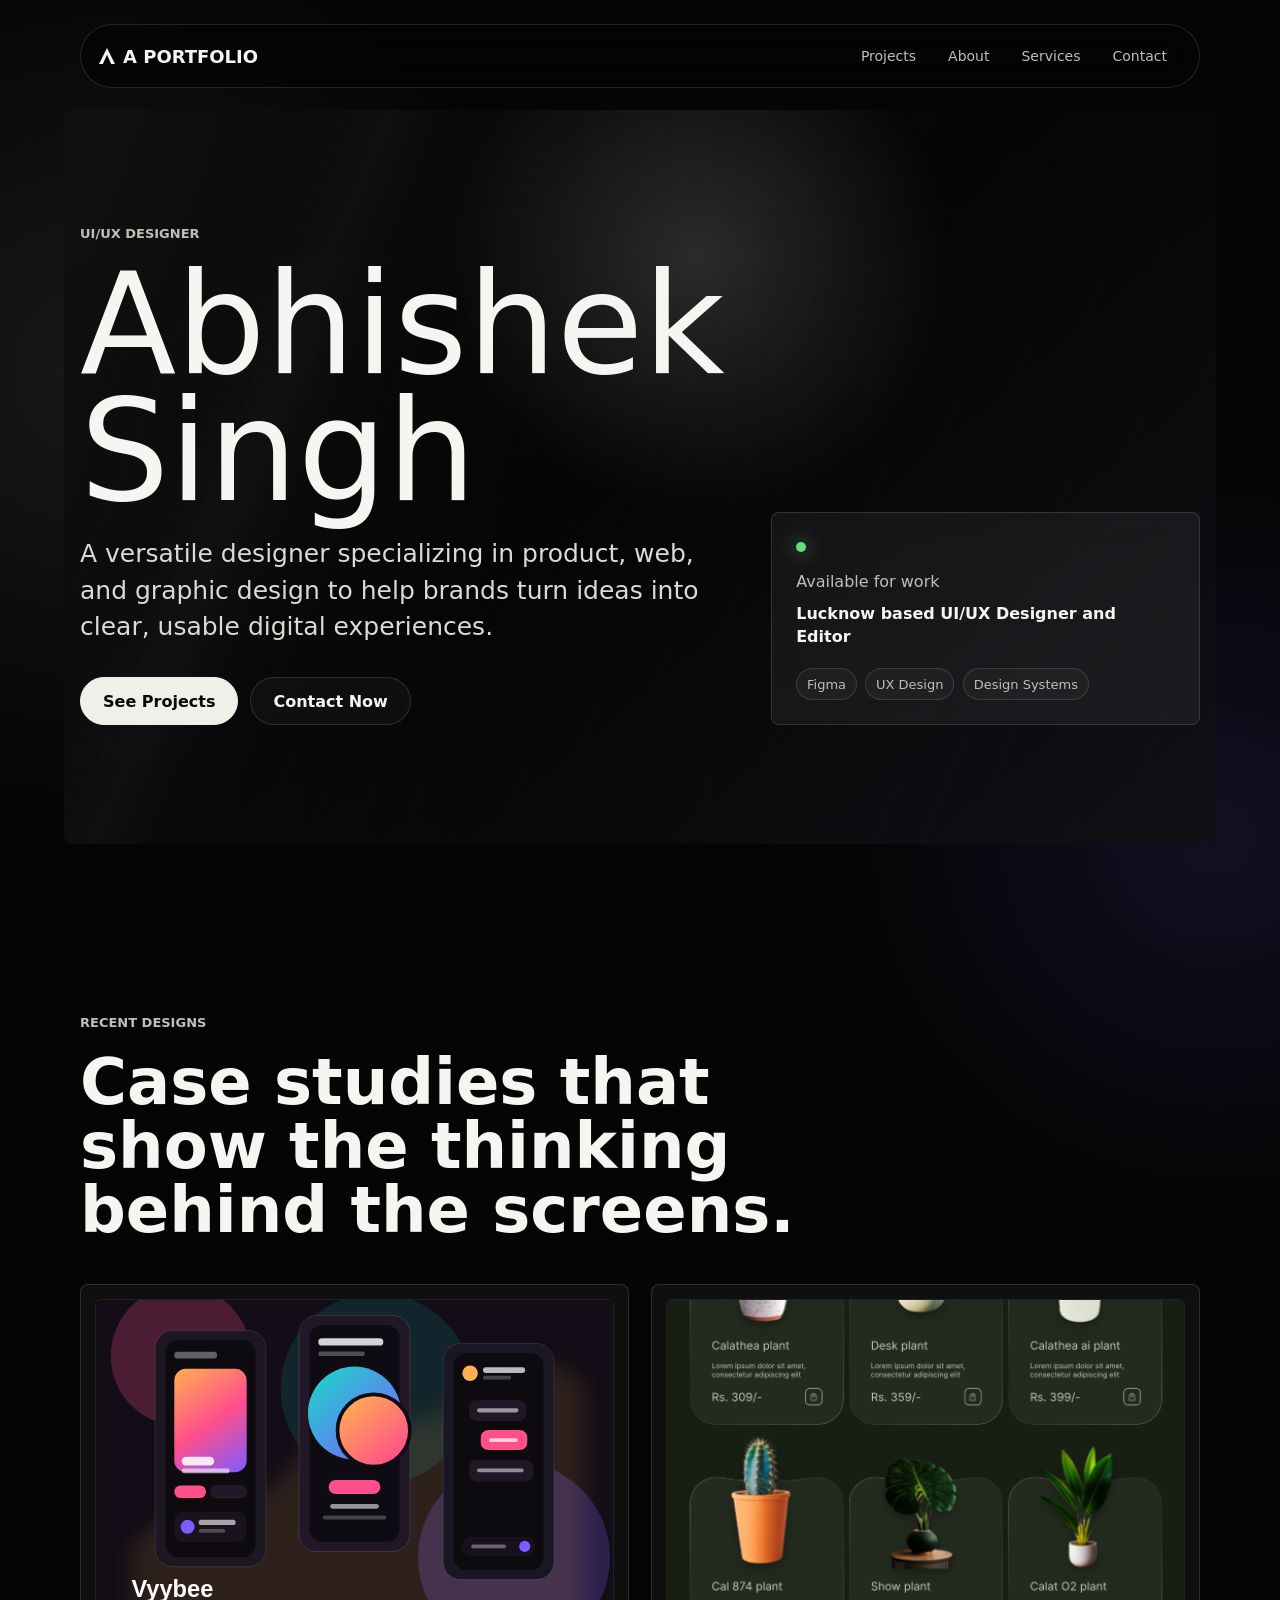
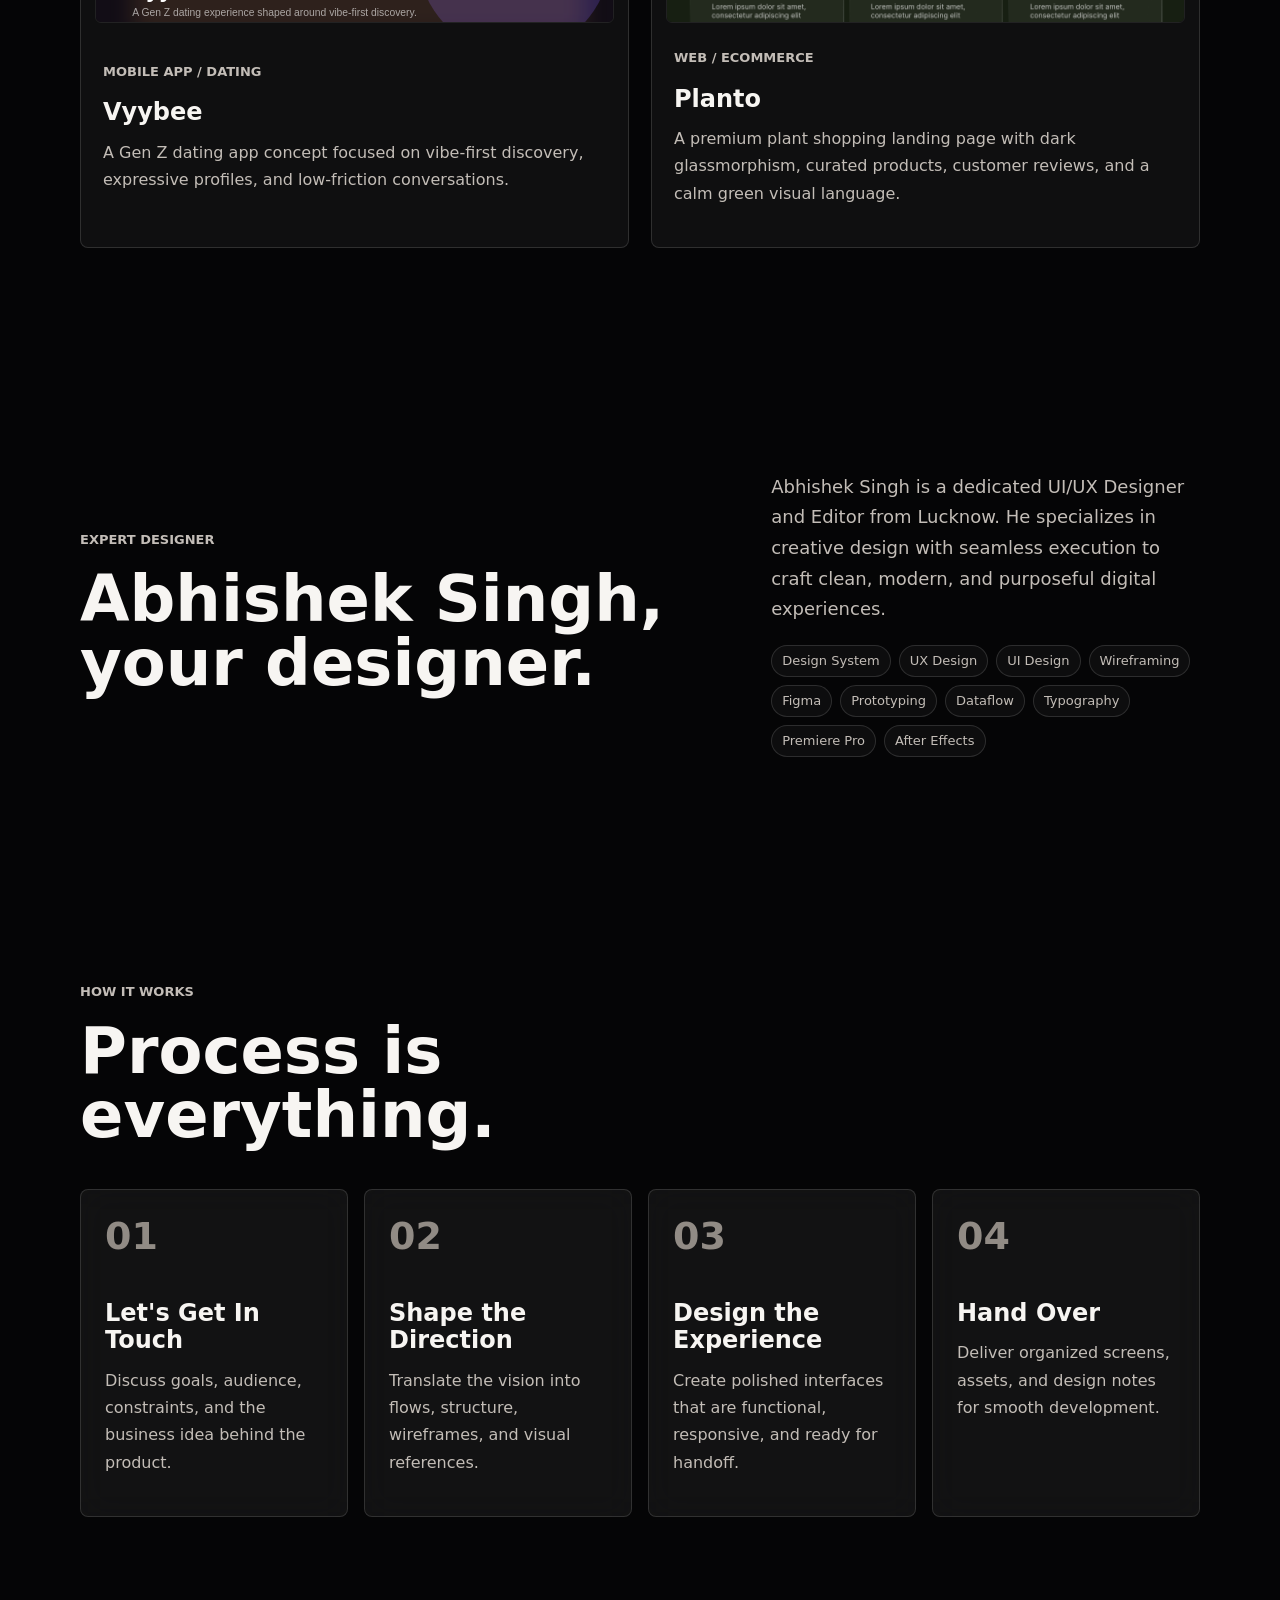
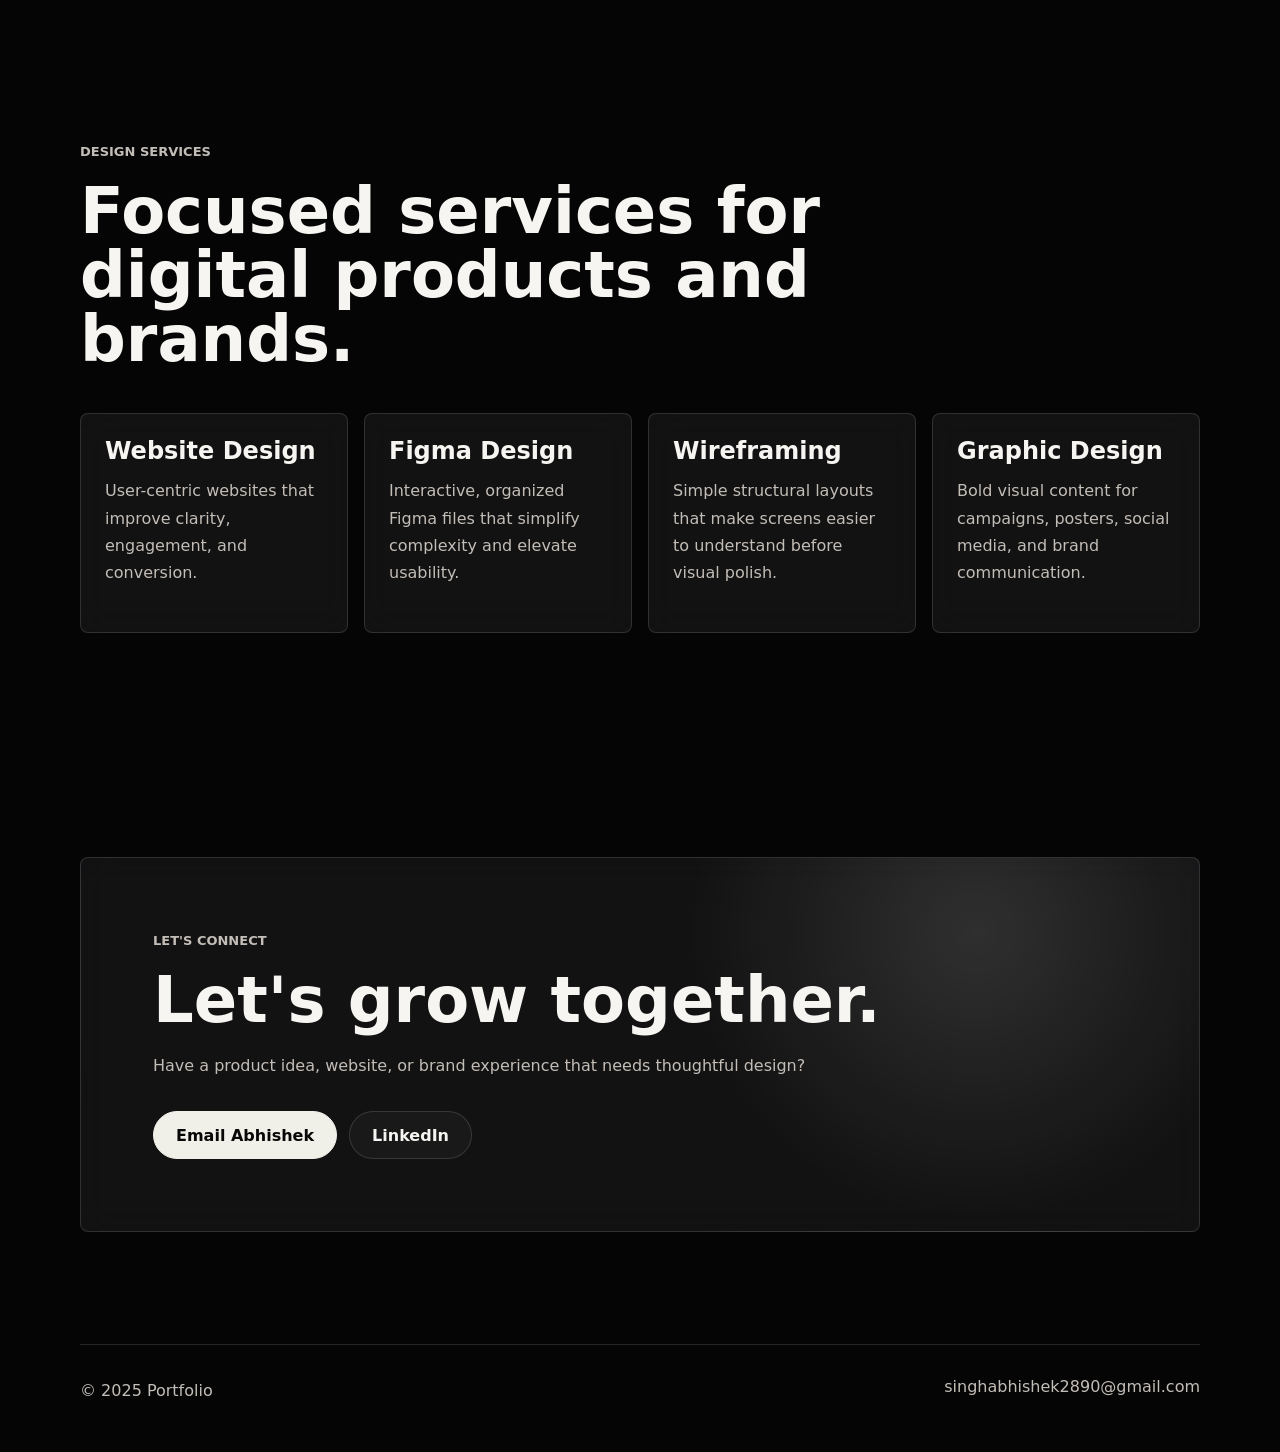
==== index.html @ 34128c3c "Initial portfolio site" ====
<!doctype html>
<html lang="en">
  <head>
    <meta charset="utf-8">
    <meta name="viewport" content="width=device-width, initial-scale=1">
    <title>Abhishek Singh - UI/UX Designer</title>
    <meta name="description" content="Portfolio of Abhishek Singh, a UI/UX designer based in Lucknow, featuring Vyybee and Planto case studies.">
    <link rel="stylesheet" href="styles.css">
  </head>
  <body>
    <header class="site-header">
      <a class="brand" href="#home" aria-label="Abhishek Singh portfolio home">A Portfolio</a>
      <button class="nav-toggle" type="button" aria-label="Open navigation" aria-expanded="false">
        <span></span>
        <span></span>
      </button>
      <nav class="site-nav" aria-label="Primary navigation">
        <a href="#projects">Projects</a>
        <a href="#about">About</a>
        <a href="#services">Services</a>
        <a href="#contact">Contact</a>
      </nav>
    </header>

    <main id="home">
      <section class="hero section-pad">
        <div class="hero-bg" aria-hidden="true"></div>
        <p class="eyebrow reveal">UI/UX Designer</p>
        <div class="hero-grid">
          <div class="reveal">
            <h1>Abhishek Singh</h1>
            <p class="hero-copy">A versatile designer specializing in product, web, and graphic design to help brands turn ideas into clear, usable digital experiences.</p>
            <div class="hero-actions">
              <a class="button primary" href="#projects">See Projects</a>
              <a class="button ghost" href="#contact">Contact Now</a>
            </div>
          </div>
          <aside class="status-panel reveal" aria-label="Availability and skills">
            <span class="status-dot"></span>
            <p>Available for work</p>
            <strong>Lucknow based UI/UX Designer and Editor</strong>
            <div class="mini-tags">
              <span>Figma</span>
              <span>UX Design</span>
              <span>Design Systems</span>
            </div>
          </aside>
        </div>
      </section>

      <section id="projects" class="section-pad">
        <div class="section-heading reveal">
          <p class="eyebrow">Recent Designs</p>
          <h2>Case studies that show the thinking behind the screens.</h2>
        </div>
        <div class="project-grid">
          <a class="project-card reveal" href="projects/vyybee.html" aria-label="Open Vyybee case study">
            <img src="assets/vyybee-preview.svg" alt="Vyybee dating app interface preview">
            <div>
              <p class="project-type">Mobile app / Dating</p>
              <h3>Vyybee</h3>
              <p>A Gen Z dating app concept focused on vibe-first discovery, expressive profiles, and low-friction conversations.</p>
            </div>
          </a>
          <a class="project-card reveal" href="projects/planto.html" aria-label="Open Planto case study">
            <img src="assets/planto-preview.png" alt="Planto ecommerce landing page preview">
            <div>
              <p class="project-type">Web / Ecommerce</p>
              <h3>Planto</h3>
              <p>A premium plant shopping landing page with dark glassmorphism, curated products, customer reviews, and a calm green visual language.</p>
            </div>
          </a>
        </div>
      </section>

      <section id="about" class="section-pad split-section">
        <div class="section-heading reveal">
          <p class="eyebrow">Expert Designer</p>
          <h2>Abhishek Singh, your designer.</h2>
        </div>
        <div class="about-copy reveal">
          <p>Abhishek Singh is a dedicated UI/UX Designer and Editor from Lucknow. He specializes in creative design with seamless execution to craft clean, modern, and purposeful digital experiences.</p>
          <div class="skill-cloud" aria-label="Skills">
            <span>Design System</span>
            <span>UX Design</span>
            <span>UI Design</span>
            <span>Wireframing</span>
            <span>Figma</span>
            <span>Prototyping</span>
            <span>Dataflow</span>
            <span>Typography</span>
            <span>Premiere Pro</span>
            <span>After Effects</span>
          </div>
        </div>
      </section>

      <section class="section-pad process">
        <div class="section-heading reveal">
          <p class="eyebrow">How it works</p>
          <h2>Process is everything.</h2>
        </div>
        <div class="steps">
          <article class="step-card reveal">
            <span>01</span>
            <h3>Let's Get In Touch</h3>
            <p>Discuss goals, audience, constraints, and the business idea behind the product.</p>
          </article>
          <article class="step-card reveal">
            <span>02</span>
            <h3>Shape the Direction</h3>
            <p>Translate the vision into flows, structure, wireframes, and visual references.</p>
          </article>
          <article class="step-card reveal">
            <span>03</span>
            <h3>Design the Experience</h3>
            <p>Create polished interfaces that are functional, responsive, and ready for handoff.</p>
          </article>
          <article class="step-card reveal">
            <span>04</span>
            <h3>Hand Over</h3>
            <p>Deliver organized screens, assets, and design notes for smooth development.</p>
          </article>
        </div>
      </section>

      <section id="services" class="section-pad services">
        <div class="section-heading reveal">
          <p class="eyebrow">Design Services</p>
          <h2>Focused services for digital products and brands.</h2>
        </div>
        <div class="service-grid">
          <article class="service-card reveal">
            <h3>Website Design</h3>
            <p>User-centric websites that improve clarity, engagement, and conversion.</p>
          </article>
          <article class="service-card reveal">
            <h3>Figma Design</h3>
            <p>Interactive, organized Figma files that simplify complexity and elevate usability.</p>
          </article>
          <article class="service-card reveal">
            <h3>Wireframing</h3>
            <p>Simple structural layouts that make screens easier to understand before visual polish.</p>
          </article>
          <article class="service-card reveal">
            <h3>Graphic Design</h3>
            <p>Bold visual content for campaigns, posters, social media, and brand communication.</p>
          </article>
        </div>
      </section>

      <section id="contact" class="section-pad contact">
        <div class="contact-panel reveal">
          <p class="eyebrow">Let's Connect</p>
          <h2>Let's grow together.</h2>
          <p>Have a product idea, website, or brand experience that needs thoughtful design?</p>
          <div class="hero-actions">
            <a class="button primary" href="mailto:singhabhishek2890@gmail.com">Email Abhishek</a>
            <a class="button ghost" href="https://www.linkedin.com/in/abhisheksingh0702" target="_blank" rel="noreferrer">LinkedIn</a>
          </div>
        </div>
      </section>
    </main>

    <footer class="site-footer">
      <p>© 2025 Portfolio</p>
      <a href="mailto:singhabhishek2890@gmail.com">singhabhishek2890@gmail.com</a>
    </footer>
    <script src="script.js"></script>
  </body>
</html>
---- styles.css ----
:root {
  color-scheme: dark;
  --bg: #050506;
  --bg-soft: #0d0d10;
  --panel: rgba(255, 255, 255, 0.055);
  --panel-strong: rgba(255, 255, 255, 0.09);
  --line: rgba(255, 255, 255, 0.13);
  --text: #f7f5f2;
  --muted: #c3bdb7;
  --soft: #918b85;
  --accent: #f0efe8;
  --pink: #ff4f8b;
  --violet: #7c5cff;
  --green: #95d866;
  --cyan: #1cd6c9;
  --max: 1120px;
  --radius: 8px;
}

* {
  box-sizing: border-box;
}

html {
  scroll-behavior: smooth;
}

body {
  margin: 0;
  min-width: 320px;
  background:
    radial-gradient(circle at 8% 8%, rgba(255, 255, 255, 0.08), transparent 27rem),
    radial-gradient(circle at 95% 18%, rgba(124, 92, 255, 0.12), transparent 22rem),
    var(--bg);
  color: var(--text);
  font-family: Inter, ui-sans-serif, system-ui, -apple-system, BlinkMacSystemFont, "Segoe UI", sans-serif;
  letter-spacing: 0;
}

body.nav-open {
  overflow: hidden;
}

a {
  color: inherit;
  text-decoration: none;
}

img {
  display: block;
  max-width: 100%;
}

.site-header {
  position: fixed;
  z-index: 20;
  top: 24px;
  left: 50%;
  width: min(calc(100% - 32px), var(--max));
  min-height: 64px;
  transform: translateX(-50%);
  display: flex;
  align-items: center;
  justify-content: space-between;
  gap: 20px;
  padding: 10px 18px;
  border: 1px solid var(--line);
  border-radius: 999px;
  background: rgba(5, 5, 6, 0.78);
  backdrop-filter: blur(18px);
}

.brand {
  display: inline-flex;
  align-items: center;
  min-height: 40px;
  font-size: 18px;
  font-weight: 650;
  text-transform: uppercase;
}

.brand::before {
  content: "";
  width: 16px;
  height: 16px;
  margin-right: 8px;
  clip-path: polygon(50% 0, 100% 100%, 76% 100%, 50% 42%, 24% 100%, 0 100%);
  background: currentColor;
}

.site-nav {
  display: flex;
  align-items: center;
  gap: 4px;
}

.site-nav a {
  padding: 12px 14px;
  border-radius: 999px;
  color: var(--muted);
  font-size: 14px;
  transition: color 180ms ease, background 180ms ease;
}

.site-nav a:hover,
.site-nav a:focus-visible {
  color: var(--text);
  background: var(--panel);
  outline: none;
}

.nav-toggle {
  display: none;
  width: 44px;
  height: 44px;
  border: 0;
  border-radius: 50%;
  background: transparent;
  color: var(--text);
  cursor: pointer;
}

.nav-toggle span {
  display: block;
  width: 22px;
  height: 2px;
  margin: 6px auto;
  background: currentColor;
  transition: transform 180ms ease;
}

.section-pad {
  width: min(calc(100% - 32px), var(--max));
  margin: 0 auto;
  padding: 112px 0;
}

.hero {
  position: relative;
  min-height: 100svh;
  display: flex;
  flex-direction: column;
  justify-content: center;
  padding-top: 160px;
}

.hero-bg {
  position: absolute;
  inset: 110px -16px 56px;
  z-index: -1;
  overflow: hidden;
  border-radius: 8px;
  background:
    linear-gradient(100deg, rgba(255, 255, 255, 0.03), transparent 42%),
    radial-gradient(circle at 55% 20%, rgba(255, 255, 255, 0.15), transparent 16rem),
    linear-gradient(140deg, #09090a 0%, #050506 48%, #111015 100%);
}

.hero-bg::after {
  content: "";
  position: absolute;
  inset: -40%;
  background:
    linear-gradient(120deg, transparent 32%, rgba(255, 255, 255, 0.06), transparent 38%),
    repeating-linear-gradient(120deg, transparent 0 42px, rgba(255, 255, 255, 0.025) 43px 44px);
  transform: rotate(-8deg);
  opacity: 0.45;
}

.hero-grid,
.split-section,
.case-overview {
  display: grid;
  grid-template-columns: minmax(0, 1.05fr) minmax(280px, 0.7fr);
  gap: 48px;
  align-items: end;
}

.eyebrow,
.case-kicker,
.project-type {
  margin: 0 0 16px;
  color: var(--muted);
  font-size: 13px;
  font-weight: 700;
  text-transform: uppercase;
}

h1,
h2,
h3,
p {
  margin-top: 0;
}

h1 {
  max-width: 980px;
  margin-bottom: 22px;
  font-size: clamp(58px, 11vw, 150px);
  line-height: 0.9;
  font-weight: 520;
}

h2 {
  margin-bottom: 20px;
  font-size: clamp(34px, 5vw, 68px);
  line-height: 1;
  font-weight: 560;
}

h3 {
  margin-bottom: 12px;
  font-size: 24px;
  line-height: 1.15;
}

p {
  color: var(--muted);
  line-height: 1.7;
}

.hero-copy,
.case-lede {
  max-width: 680px;
  color: #ded9d3;
  font-size: clamp(18px, 2.2vw, 25px);
  line-height: 1.45;
}

.hero-actions {
  display: flex;
  flex-wrap: wrap;
  gap: 12px;
  margin-top: 32px;
}

.button {
  display: inline-flex;
  align-items: center;
  justify-content: center;
  min-height: 48px;
  padding: 0 22px;
  border: 1px solid var(--line);
  border-radius: 999px;
  font-weight: 700;
  transition: transform 180ms ease, background 180ms ease, border-color 180ms ease;
}

.button:hover,
.button:focus-visible {
  transform: translateY(-2px);
  outline: none;
}

.button.primary {
  color: #070707;
  background: var(--accent);
  border-color: var(--accent);
}

.button.ghost {
  background: rgba(255, 255, 255, 0.03);
  color: var(--text);
}

.status-panel,
.service-card,
.step-card,
.contact-panel,
.breakdown-card,
.fact-grid > div {
  border: 1px solid var(--line);
  border-radius: var(--radius);
  background: var(--panel);
  backdrop-filter: blur(16px);
}

.status-panel {
  padding: 24px;
}

.status-dot {
  display: inline-block;
  width: 10px;
  height: 10px;
  border-radius: 50%;
  background: #66dc7e;
  box-shadow: 0 0 18px rgba(102, 220, 126, 0.7);
}

.status-panel p {
  margin: 12px 0 8px;
}

.status-panel strong {
  display: block;
  line-height: 1.4;
}

.mini-tags,
.skill-cloud {
  display: flex;
  flex-wrap: wrap;
  gap: 8px;
  margin-top: 20px;
}

.mini-tags span,
.skill-cloud span {
  display: inline-flex;
  align-items: center;
  min-height: 32px;
  padding: 6px 10px;
  border: 1px solid var(--line);
  border-radius: 999px;
  color: var(--muted);
  background: rgba(255, 255, 255, 0.035);
  font-size: 13px;
}

.section-heading {
  max-width: 780px;
  margin-bottom: 42px;
}

.project-grid {
  display: grid;
  grid-template-columns: repeat(2, minmax(0, 1fr));
  gap: 22px;
}

.project-card {
  display: grid;
  gap: 24px;
  padding: 14px;
  border: 1px solid var(--line);
  border-radius: var(--radius);
  background: rgba(255, 255, 255, 0.045);
  transition: transform 220ms ease, border-color 220ms ease, background 220ms ease;
}

.project-card:hover,
.project-card:focus-visible {
  transform: translateY(-6px);
  border-color: rgba(255, 255, 255, 0.3);
  background: rgba(255, 255, 255, 0.07);
  outline: none;
}

.project-card img {
  width: 100%;
  aspect-ratio: 16 / 10;
  object-fit: cover;
  border-radius: 6px;
  border: 1px solid rgba(255, 255, 255, 0.08);
}

.project-card div {
  padding: 0 8px 10px;
}

.about-copy {
  align-self: center;
}

.about-copy p {
  font-size: 18px;
}

.steps,
.service-grid,
.insight-grid,
.planto-breakdown {
  display: grid;
  grid-template-columns: repeat(4, minmax(0, 1fr));
  gap: 16px;
}

.service-grid,
.insight-grid,
.planto-breakdown {
  grid-template-columns: repeat(3, minmax(0, 1fr));
}

.service-grid {
  grid-template-columns: repeat(4, minmax(0, 1fr));
}

.step-card,
.service-card,
.breakdown-card {
  min-height: 220px;
  padding: 24px;
}

.step-card span,
.breakdown-card span {
  display: inline-block;
  margin-bottom: 42px;
  color: var(--soft);
  font-size: 38px;
  font-weight: 600;
}

.contact-panel {
  padding: clamp(28px, 6vw, 72px);
  background:
    radial-gradient(circle at 80% 20%, rgba(255, 255, 255, 0.12), transparent 18rem),
    var(--panel);
}

.site-footer {
  width: min(calc(100% - 32px), var(--max));
  margin: 0 auto;
  padding: 32px 0 48px;
  display: flex;
  justify-content: space-between;
  gap: 20px;
  border-top: 1px solid var(--line);
  color: var(--muted);
}

.site-footer p {
  margin: 0;
}

.case-hero {
  padding-top: 170px;
}

.case-hero h1 {
  margin-bottom: 16px;
}

.case-visual {
  width: 100%;
  max-height: 760px;
  margin-top: 48px;
  object-fit: cover;
  object-position: top;
  border: 1px solid var(--line);
  border-radius: var(--radius);
  background: var(--bg-soft);
}

.planto-hero .case-visual {
  max-height: 980px;
  object-position: top center;
}

.fact-grid {
  display: grid;
  gap: 14px;
}

.fact-grid > div {
  padding: 18px;
}

.fact-grid span {
  display: block;
  margin-bottom: 8px;
  color: var(--soft);
  font-size: 12px;
  font-weight: 700;
  text-transform: uppercase;
}

.fact-grid strong {
  line-height: 1.4;
}

.case-copy {
  align-self: start;
}

.case-copy p {
  font-size: 18px;
}

.case-showcase {
  display: grid;
  grid-template-columns: repeat(3, minmax(0, 1fr));
  gap: 24px;
}

.phone-frame {
  min-height: 570px;
  padding: 16px;
  border: 1px solid var(--line);
  border-radius: 48px;
  background: #17121d;
}

.phone-screen {
  height: 100%;
  min-height: 538px;
  padding: 28px;
  border-radius: 34px;
  background: #0d0b10;
  overflow: hidden;
}

.screen-label {
  display: inline-flex;
  margin-bottom: 28px;
  color: var(--muted);
  font-size: 13px;
  font-weight: 700;
  text-transform: uppercase;
}

.profile-gradient,
.match-orbit {
  height: 230px;
  margin-bottom: 28px;
  border-radius: 28px;
  background: linear-gradient(135deg, var(--pink), var(--violet));
}

.match-orbit {
  border-radius: 50%;
  background: radial-gradient(circle at 35% 35%, #fff 0 8%, var(--pink) 9% 34%, var(--violet) 35% 100%);
}

.bubble {
  width: 76%;
  height: 54px;
  margin-bottom: 18px;
  border-radius: 22px;
  background: var(--panel-strong);
}

.bubble.right {
  margin-left: auto;
  background: var(--pink);
}

.bubble.short {
  width: 54%;
}

.vyybee-theme {
  position: relative;
}

.vyybee-theme::before {
  content: "";
  position: absolute;
  inset: 70px -24px;
  z-index: -1;
  border-radius: 8px;
  background: radial-gradient(circle at 20% 20%, rgba(255, 79, 139, 0.22), transparent 24rem), radial-gradient(circle at 90% 65%, rgba(124, 92, 255, 0.2), transparent 26rem);
}

.planto-breakdown .breakdown-card {
  background:
    radial-gradient(circle at 80% 0%, rgba(149, 216, 102, 0.13), transparent 12rem),
    var(--panel);
}

.reveal {
  opacity: 1;
  transform: translateY(0);
  transition: opacity 600ms ease, transform 600ms ease;
}

.reveal.is-visible {
  opacity: 1;
  transform: translateY(0);
}

@media (max-width: 900px) {
  .site-header {
    top: 14px;
  }

  .nav-toggle {
    display: block;
  }

  .nav-open .nav-toggle span:first-child {
    transform: translateY(4px) rotate(45deg);
  }

  .nav-open .nav-toggle span:last-child {
    transform: translateY(-4px) rotate(-45deg);
  }

  .site-nav {
    position: fixed;
    top: 78px;
    left: 0;
    right: 0;
    display: none;
    flex-direction: column;
    align-items: stretch;
    padding: 14px;
    border: 1px solid var(--line);
    border-radius: 8px;
    background: rgba(5, 5, 6, 0.95);
  }

  .nav-open .site-nav {
    display: flex;
  }

  .site-nav a {
    min-height: 46px;
  }

  .hero-grid,
  .split-section,
  .case-overview,
  .project-grid,
  .case-showcase {
    grid-template-columns: 1fr;
  }

  .steps,
  .service-grid,
  .insight-grid,
  .planto-breakdown {
    grid-template-columns: repeat(2, minmax(0, 1fr));
  }
}

@media (max-width: 620px) {
  .section-pad {
    width: min(calc(100% - 24px), var(--max));
    padding: 76px 0;
  }

  .hero {
    padding-top: 130px;
  }

  h1 {
    font-size: clamp(54px, 18vw, 86px);
  }

  .hero-copy,
  .case-lede,
  .case-copy p,
  .about-copy p {
    font-size: 16px;
  }

  .hero-actions,
  .site-footer {
    flex-direction: column;
  }

  .button {
    width: 100%;
  }

  .steps,
  .service-grid,
  .insight-grid,
  .planto-breakdown {
    grid-template-columns: 1fr;
  }

  .phone-frame {
    min-height: 520px;
  }

  .phone-screen {
    min-height: 488px;
  }
}
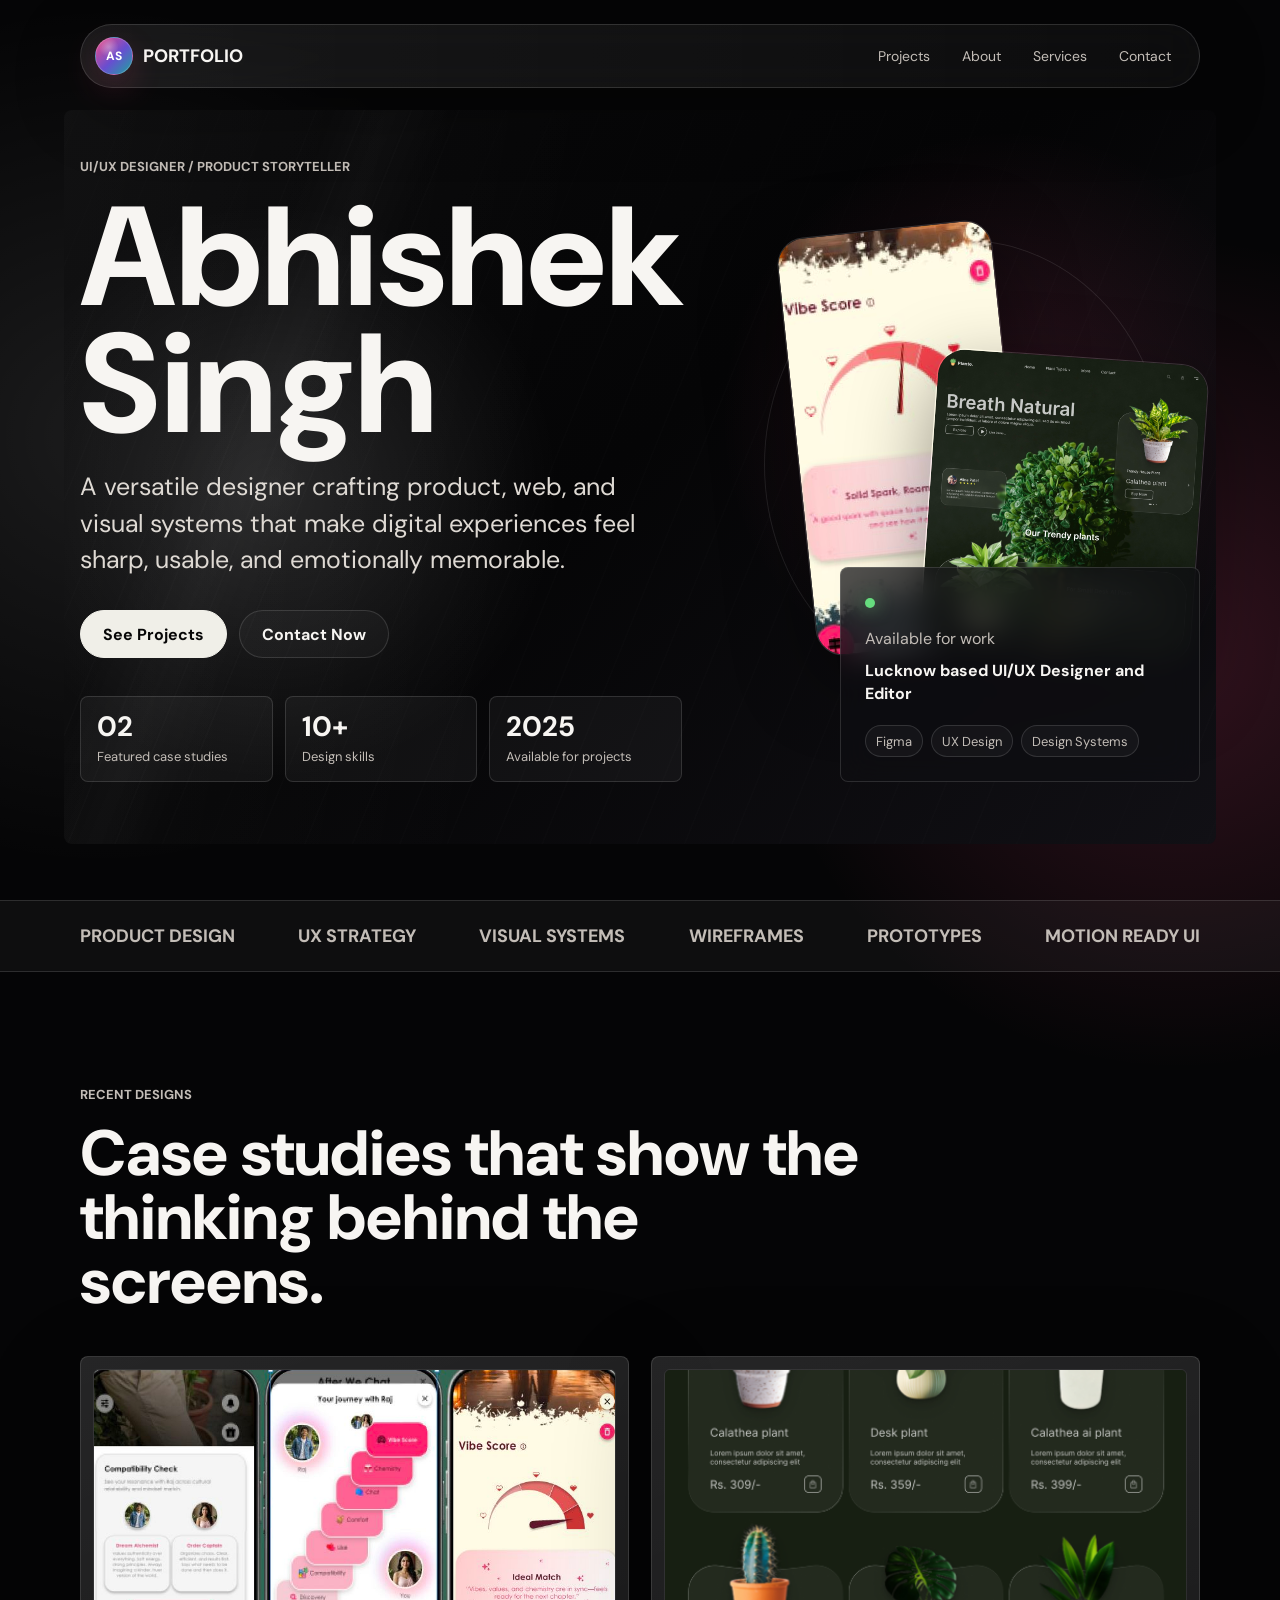
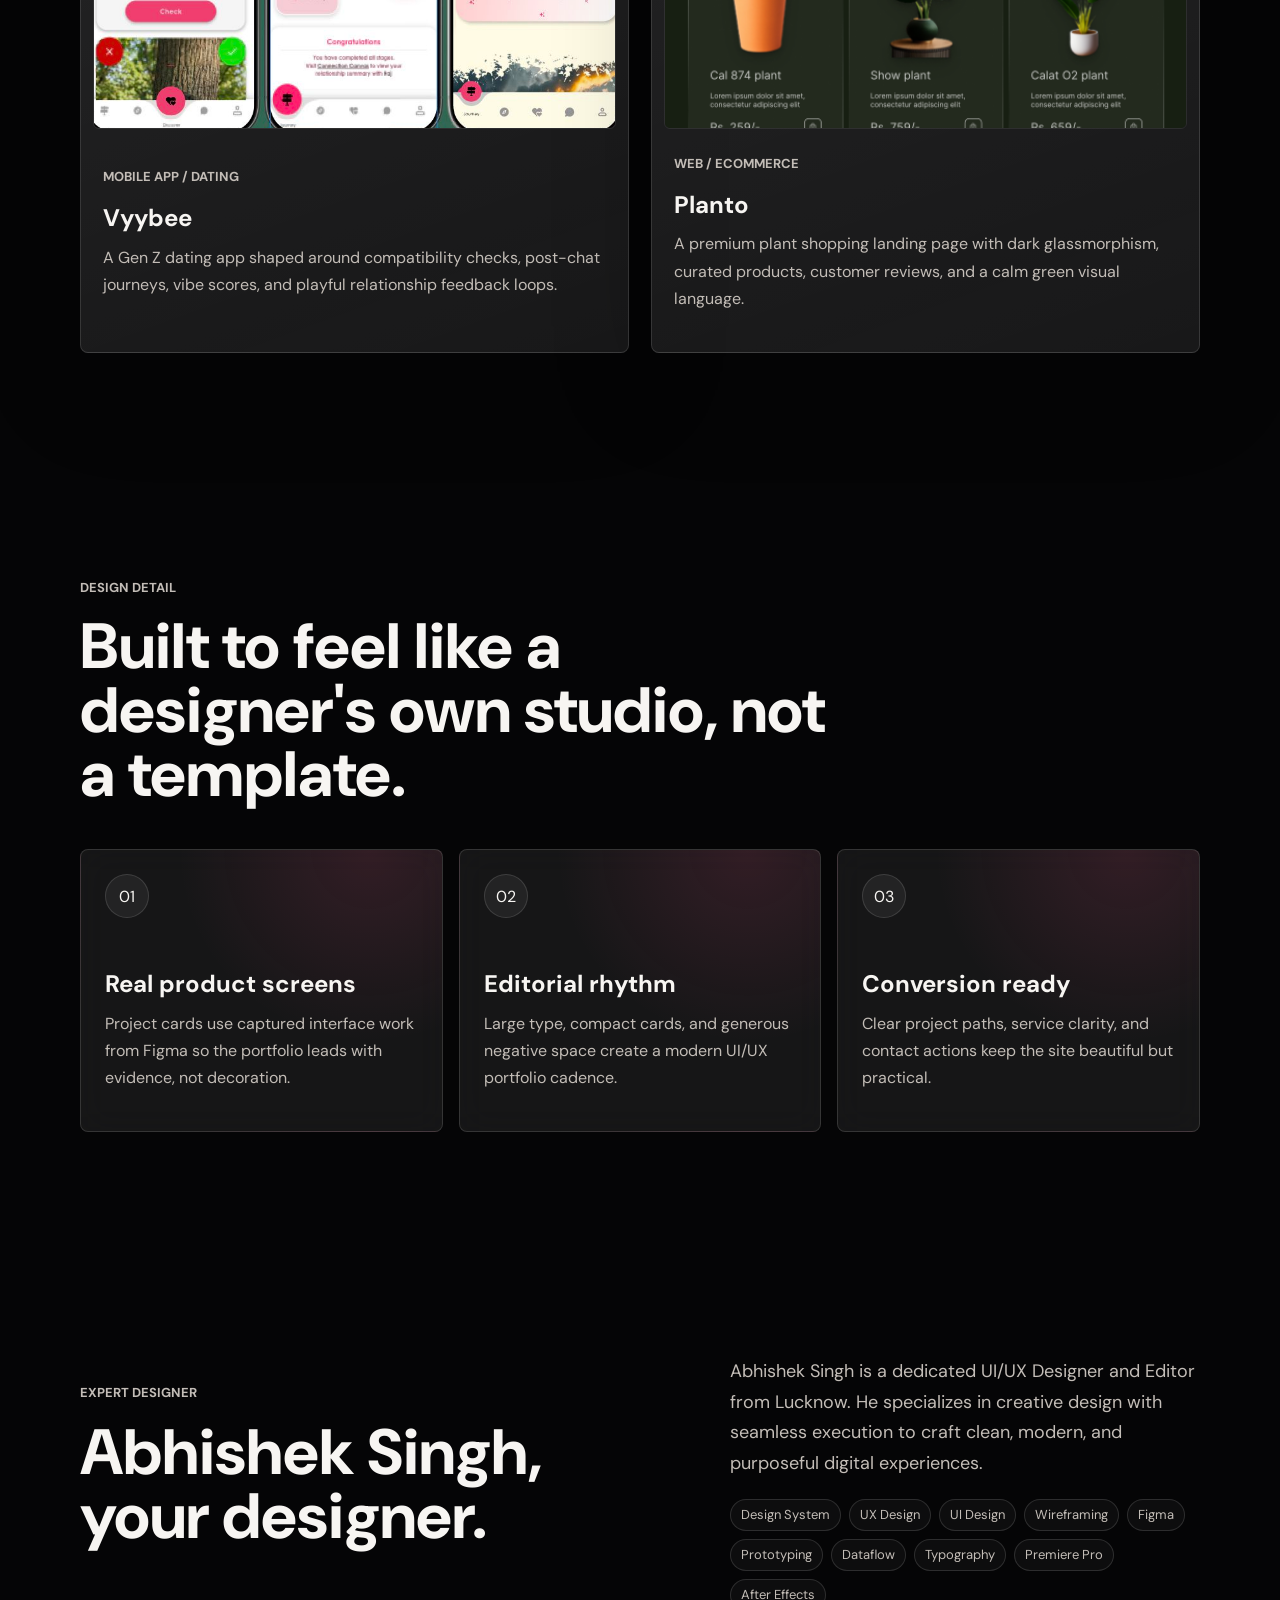
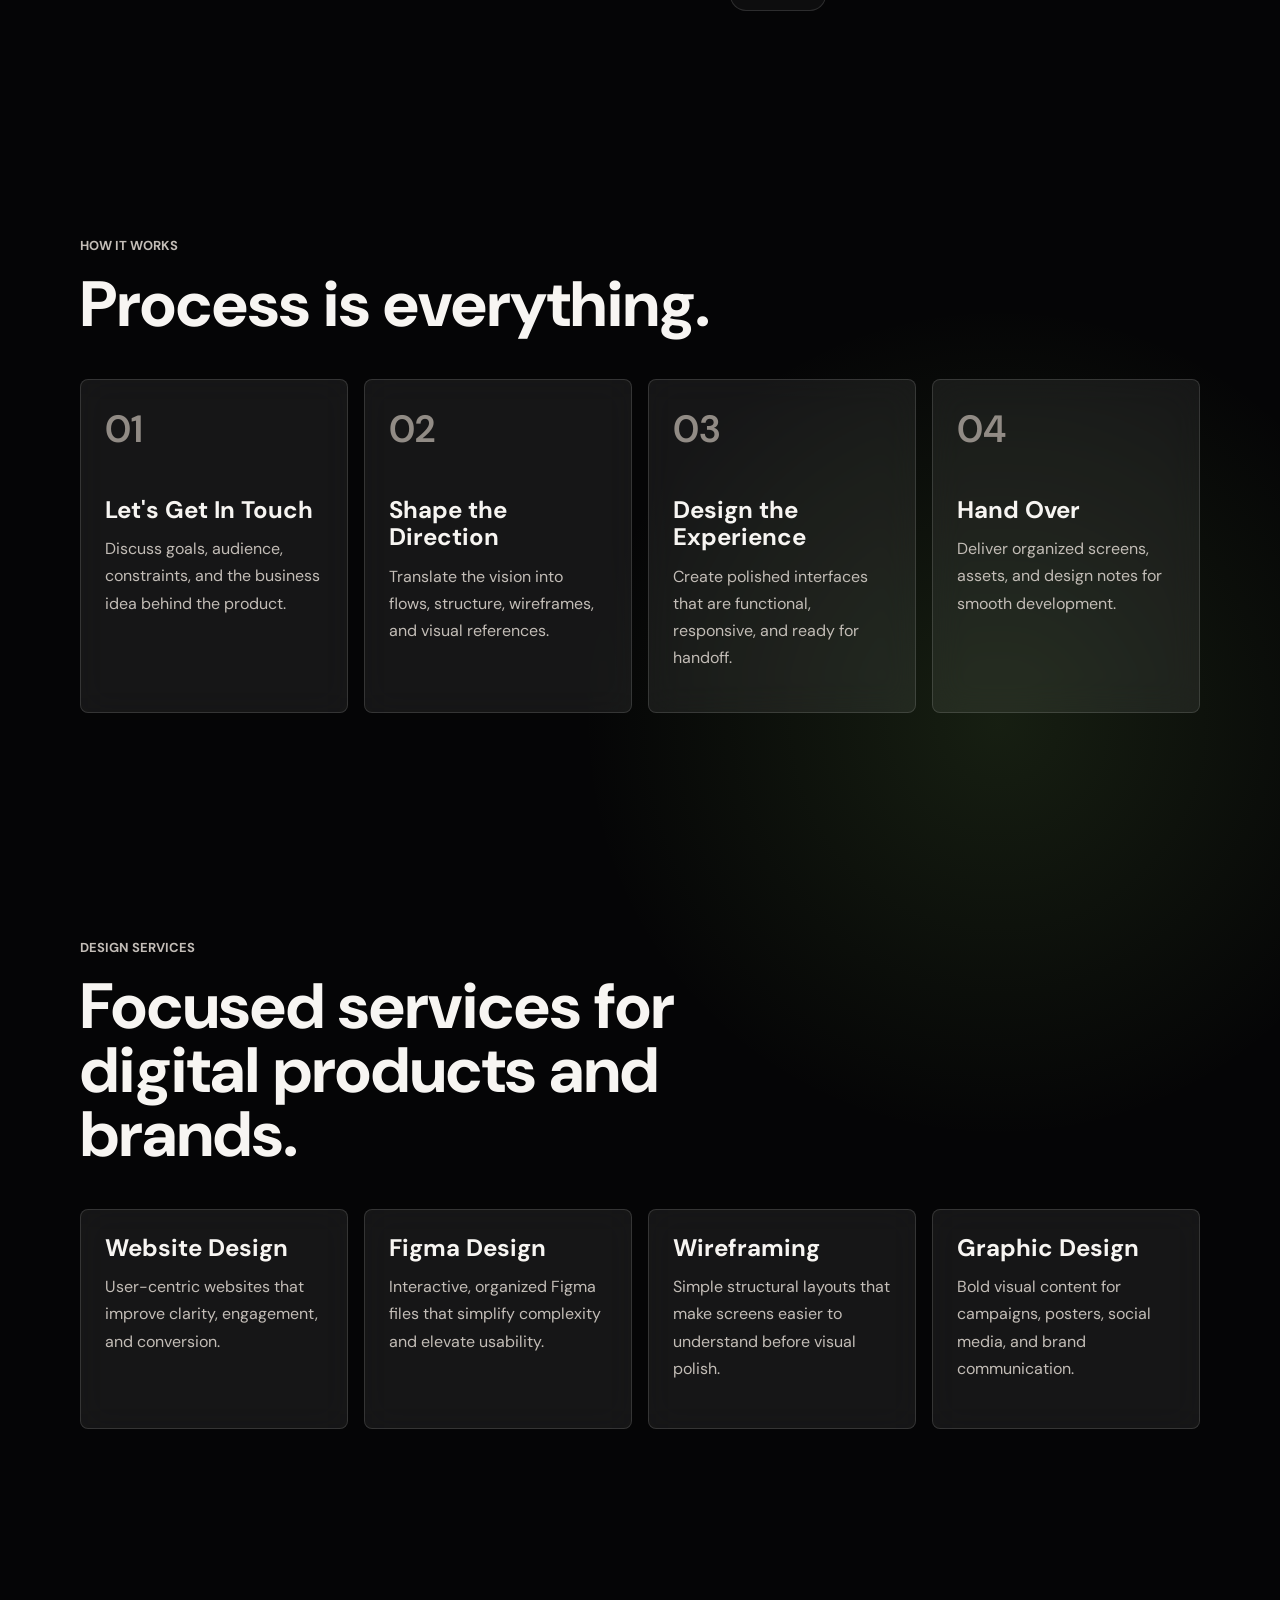
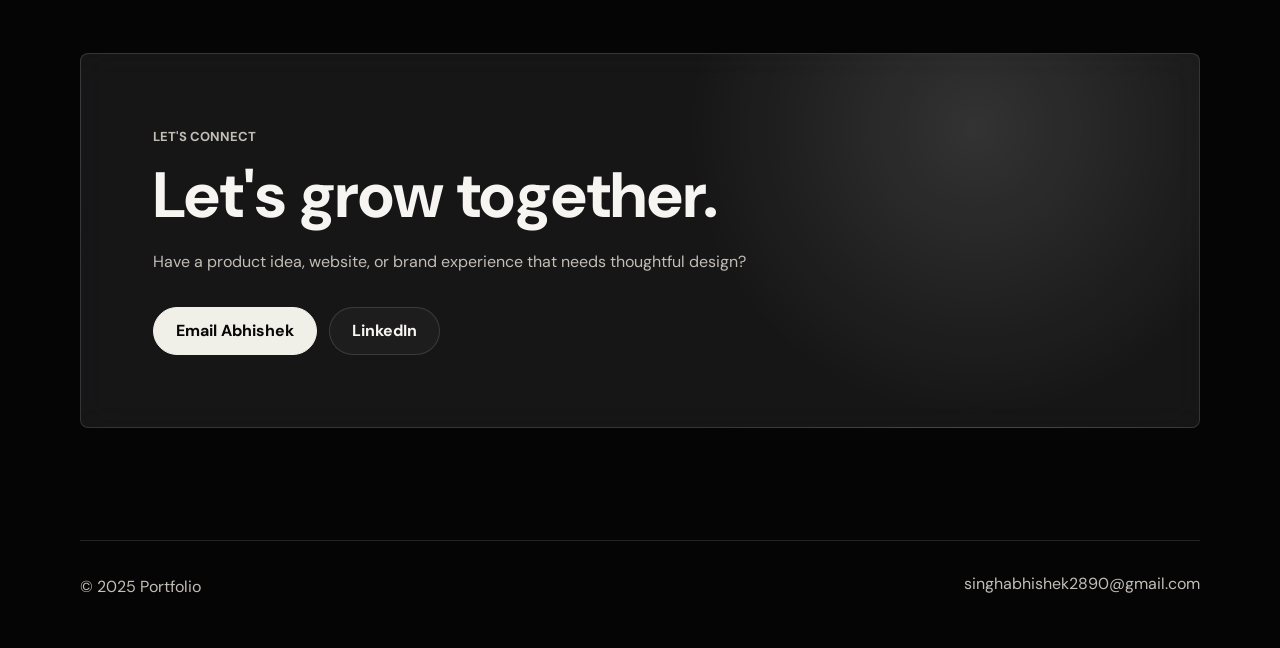
==== commit 0ab6868a: "Enhance portfolio design and Vyybee case study" ====
--- a/index.html
+++ b/index.html
@@ -5,11 +5,17 @@
     <meta name="viewport" content="width=device-width, initial-scale=1">
     <title>Abhishek Singh - UI/UX Designer</title>
     <meta name="description" content="Portfolio of Abhishek Singh, a UI/UX designer based in Lucknow, featuring Vyybee and Planto case studies.">
+    <link rel="preconnect" href="https://fonts.googleapis.com">
+    <link rel="preconnect" href="https://fonts.gstatic.com" crossorigin>
+    <link href="https://fonts.googleapis.com/css2?family=DM+Sans:wght@400;500;600;700;800&display=swap" rel="stylesheet">
     <link rel="stylesheet" href="styles.css">
   </head>
   <body>
     <header class="site-header">
-      <a class="brand" href="#home" aria-label="Abhishek Singh portfolio home">A Portfolio</a>
+      <a class="brand" href="#home" aria-label="Abhishek Singh portfolio home">
+        <span class="brand-mark">AS</span>
+        <span>Portfolio</span>
+      </a>
       <button class="nav-toggle" type="button" aria-label="Open navigation" aria-expanded="false">
         <span></span>
         <span></span>
@@ -25,26 +31,47 @@
     <main id="home">
       <section class="hero section-pad">
         <div class="hero-bg" aria-hidden="true"></div>
-        <p class="eyebrow reveal">UI/UX Designer</p>
+        <p class="eyebrow reveal">UI/UX Designer / Product Storyteller</p>
         <div class="hero-grid">
           <div class="reveal">
             <h1>Abhishek Singh</h1>
-            <p class="hero-copy">A versatile designer specializing in product, web, and graphic design to help brands turn ideas into clear, usable digital experiences.</p>
+            <p class="hero-copy">A versatile designer crafting product, web, and visual systems that make digital experiences feel sharp, usable, and emotionally memorable.</p>
             <div class="hero-actions">
               <a class="button primary" href="#projects">See Projects</a>
               <a class="button ghost" href="#contact">Contact Now</a>
             </div>
+            <div class="hero-metrics" aria-label="Portfolio highlights">
+              <div><strong>02</strong><span>Featured case studies</span></div>
+              <div><strong>10+</strong><span>Design skills</span></div>
+              <div><strong>2025</strong><span>Available for projects</span></div>
+            </div>
           </div>
-          <aside class="status-panel reveal" aria-label="Availability and skills">
-            <span class="status-dot"></span>
-            <p>Available for work</p>
-            <strong>Lucknow based UI/UX Designer and Editor</strong>
-            <div class="mini-tags">
-              <span>Figma</span>
-              <span>UX Design</span>
-              <span>Design Systems</span>
+          <aside class="hero-feature reveal" aria-label="Featured design preview">
+            <div class="feature-orbit" aria-hidden="true"></div>
+            <img class="hero-phone one" src="assets/vyybee-vibe-score.png" alt="Vyybee vibe score screen">
+            <img class="hero-phone two" src="assets/planto-preview.png" alt="Planto landing page preview">
+            <div class="status-panel">
+              <span class="status-dot"></span>
+              <p>Available for work</p>
+              <strong>Lucknow based UI/UX Designer and Editor</strong>
+              <div class="mini-tags">
+                <span>Figma</span>
+                <span>UX Design</span>
+                <span>Design Systems</span>
+              </div>
             </div>
           </aside>
+        </div>
+      </section>
+
+      <section class="ticker" aria-label="Design capabilities">
+        <div>
+          <span>Product Design</span>
+          <span>UX Strategy</span>
+          <span>Visual Systems</span>
+          <span>Wireframes</span>
+          <span>Prototypes</span>
+          <span>Motion Ready UI</span>
         </div>
       </section>
 
@@ -55,11 +82,11 @@
         </div>
         <div class="project-grid">
           <a class="project-card reveal" href="projects/vyybee.html" aria-label="Open Vyybee case study">
-            <img src="assets/vyybee-preview.svg" alt="Vyybee dating app interface preview">
+            <img src="assets/vyybee-journey-score.png" alt="Vyybee Figma screens showing compatibility, journey, and vibe score">
             <div>
               <p class="project-type">Mobile app / Dating</p>
               <h3>Vyybee</h3>
-              <p>A Gen Z dating app concept focused on vibe-first discovery, expressive profiles, and low-friction conversations.</p>
+              <p>A Gen Z dating app shaped around compatibility checks, post-chat journeys, vibe scores, and playful relationship feedback loops.</p>
             </div>
           </a>
           <a class="project-card reveal" href="projects/planto.html" aria-label="Open Planto case study">
@@ -70,6 +97,30 @@
               <p>A premium plant shopping landing page with dark glassmorphism, curated products, customer reviews, and a calm green visual language.</p>
             </div>
           </a>
+        </div>
+      </section>
+
+      <section class="section-pad design-lab">
+        <div class="section-heading reveal">
+          <p class="eyebrow">Design Detail</p>
+          <h2>Built to feel like a designer's own studio, not a template.</h2>
+        </div>
+        <div class="lab-grid">
+          <article class="lab-card reveal">
+            <span>01</span>
+            <h3>Real product screens</h3>
+            <p>Project cards use captured interface work from Figma so the portfolio leads with evidence, not decoration.</p>
+          </article>
+          <article class="lab-card reveal">
+            <span>02</span>
+            <h3>Editorial rhythm</h3>
+            <p>Large type, compact cards, and generous negative space create a modern UI/UX portfolio cadence.</p>
+          </article>
+          <article class="lab-card reveal">
+            <span>03</span>
+            <h3>Conversion ready</h3>
+            <p>Clear project paths, service clarity, and contact actions keep the site beautiful but practical.</p>
+          </article>
         </div>
       </section>
 
--- a/styles.css
+++ b/styles.css
@@ -2,8 +2,8 @@
   color-scheme: dark;
   --bg: #050506;
   --bg-soft: #0d0d10;
-  --panel: rgba(255, 255, 255, 0.055);
-  --panel-strong: rgba(255, 255, 255, 0.09);
+  --panel: rgba(255, 255, 255, 0.07);
+  --panel-strong: rgba(255, 255, 255, 0.11);
   --line: rgba(255, 255, 255, 0.13);
   --text: #f7f5f2;
   --muted: #c3bdb7;
@@ -13,6 +13,7 @@
   --violet: #7c5cff;
   --green: #95d866;
   --cyan: #1cd6c9;
+  --warm: #ffb86b;
   --max: 1120px;
   --radius: 8px;
 }
@@ -29,11 +30,12 @@
   margin: 0;
   min-width: 320px;
   background:
-    radial-gradient(circle at 8% 8%, rgba(255, 255, 255, 0.08), transparent 27rem),
-    radial-gradient(circle at 95% 18%, rgba(124, 92, 255, 0.12), transparent 22rem),
+    radial-gradient(circle at 8% 8%, rgba(255, 255, 255, 0.09), transparent 27rem),
+    radial-gradient(circle at 92% 12%, rgba(255, 79, 139, 0.18), transparent 26rem),
+    radial-gradient(circle at 78% 72%, rgba(149, 216, 102, 0.12), transparent 26rem),
     var(--bg);
   color: var(--text);
-  font-family: Inter, ui-sans-serif, system-ui, -apple-system, BlinkMacSystemFont, "Segoe UI", sans-serif;
+  font-family: "DM Sans", ui-sans-serif, system-ui, -apple-system, Helvetica, Arial, sans-serif;
   letter-spacing: 0;
 }
 
@@ -63,29 +65,39 @@
   align-items: center;
   justify-content: space-between;
   gap: 20px;
-  padding: 10px 18px;
+  padding: 10px 14px;
   border: 1px solid var(--line);
   border-radius: 999px;
-  background: rgba(5, 5, 6, 0.78);
-  backdrop-filter: blur(18px);
+  background: linear-gradient(90deg, rgba(255, 255, 255, 0.08), rgba(255, 255, 255, 0.035));
+  box-shadow: 0 20px 70px rgba(0, 0, 0, 0.3);
+  backdrop-filter: blur(22px);
 }
 
 .brand {
   display: inline-flex;
   align-items: center;
+  gap: 10px;
   min-height: 40px;
   font-size: 18px;
-  font-weight: 650;
+  font-weight: 800;
   text-transform: uppercase;
 }
 
-.brand::before {
-  content: "";
-  width: 16px;
-  height: 16px;
-  margin-right: 8px;
-  clip-path: polygon(50% 0, 100% 100%, 76% 100%, 50% 42%, 24% 100%, 0 100%);
-  background: currentColor;
+.brand-mark {
+  position: relative;
+  display: inline-grid;
+  width: 38px;
+  height: 38px;
+  place-items: center;
+  border: 1px solid rgba(255, 255, 255, 0.2);
+  border-radius: 50%;
+  background:
+    radial-gradient(circle at 35% 25%, rgba(255, 255, 255, 0.32), transparent 28%),
+    linear-gradient(135deg, rgba(255, 79, 139, 0.95), rgba(124, 92, 255, 0.8) 54%, rgba(28, 214, 201, 0.75));
+  color: white;
+  font-size: 12px;
+  letter-spacing: 0;
+  box-shadow: 0 12px 32px rgba(255, 79, 139, 0.18);
 }
 
 .site-nav {
@@ -141,7 +153,7 @@
   display: flex;
   flex-direction: column;
   justify-content: center;
-  padding-top: 160px;
+  padding-top: 150px;
 }
 
 .hero-bg {
@@ -151,8 +163,9 @@
   overflow: hidden;
   border-radius: 8px;
   background:
-    linear-gradient(100deg, rgba(255, 255, 255, 0.03), transparent 42%),
-    radial-gradient(circle at 55% 20%, rgba(255, 255, 255, 0.15), transparent 16rem),
+    linear-gradient(100deg, rgba(255, 255, 255, 0.035), transparent 42%),
+    radial-gradient(circle at 18% 52%, rgba(255, 255, 255, 0.12), transparent 18rem),
+    radial-gradient(circle at 82% 42%, rgba(255, 79, 139, 0.14), transparent 18rem),
     linear-gradient(140deg, #09090a 0%, #050506 48%, #111015 100%);
 }
 
@@ -171,7 +184,7 @@
 .split-section,
 .case-overview {
   display: grid;
-  grid-template-columns: minmax(0, 1.05fr) minmax(280px, 0.7fr);
+  grid-template-columns: minmax(0, 1fr) minmax(340px, 0.78fr);
   gap: 48px;
   align-items: end;
 }
@@ -198,14 +211,15 @@
   margin-bottom: 22px;
   font-size: clamp(58px, 11vw, 150px);
   line-height: 0.9;
-  font-weight: 520;
+  font-weight: 800;
+  letter-spacing: 0;
 }
 
 h2 {
   margin-bottom: 20px;
   font-size: clamp(34px, 5vw, 68px);
   line-height: 1;
-  font-weight: 560;
+  font-weight: 760;
 }
 
 h3 {
@@ -232,6 +246,38 @@
   flex-wrap: wrap;
   gap: 12px;
   margin-top: 32px;
+}
+
+.hero-metrics {
+  display: grid;
+  grid-template-columns: repeat(3, minmax(0, 1fr));
+  gap: 12px;
+  max-width: 620px;
+  margin-top: 38px;
+}
+
+.hero-metrics div {
+  padding: 16px;
+  border: 1px solid var(--line);
+  border-radius: var(--radius);
+  background: rgba(255, 255, 255, 0.045);
+}
+
+.hero-metrics strong,
+.hero-metrics span {
+  display: block;
+}
+
+.hero-metrics strong {
+  font-size: 28px;
+  line-height: 1;
+}
+
+.hero-metrics span {
+  margin-top: 8px;
+  color: var(--muted);
+  font-size: 13px;
+  line-height: 1.25;
 }
 
 .button {
@@ -268,6 +314,7 @@
 .step-card,
 .contact-panel,
 .breakdown-card,
+.lab-card,
 .fact-grid > div {
   border: 1px solid var(--line);
   border-radius: var(--radius);
@@ -277,6 +324,56 @@
 
 .status-panel {
   padding: 24px;
+}
+
+.hero-feature {
+  position: relative;
+  min-height: 560px;
+  align-self: stretch;
+}
+
+.feature-orbit {
+  position: absolute;
+  inset: 46px 34px 92px;
+  border: 1px solid rgba(255, 255, 255, 0.1);
+  border-radius: 50%;
+  background:
+    radial-gradient(circle at 50% 48%, rgba(255, 255, 255, 0.11), transparent 34%),
+    radial-gradient(circle at 60% 55%, rgba(255, 79, 139, 0.24), transparent 42%);
+  filter: blur(0.2px);
+}
+
+.hero-phone {
+  position: absolute;
+  width: 46%;
+  max-height: 420px;
+  object-fit: cover;
+  border: 1px solid rgba(255, 255, 255, 0.16);
+  border-radius: 28px;
+  box-shadow: 0 26px 80px rgba(0, 0, 0, 0.42);
+}
+
+.hero-phone.one {
+  top: 34px;
+  left: 14%;
+  transform: rotate(-6deg);
+}
+
+.hero-phone.two {
+  right: 0;
+  bottom: 126px;
+  width: 58%;
+  max-height: 300px;
+  object-position: top;
+  transform: rotate(4deg);
+}
+
+.hero-feature .status-panel {
+  position: absolute;
+  right: 0;
+  bottom: 0;
+  width: min(100%, 360px);
+  background: rgba(15, 15, 18, 0.72);
 }
 
 .status-dot {
@@ -323,6 +420,31 @@
   margin-bottom: 42px;
 }
 
+.ticker {
+  width: 100%;
+  overflow: hidden;
+  border-block: 1px solid var(--line);
+  background: rgba(255, 255, 255, 0.035);
+}
+
+.ticker div {
+  width: min(calc(100% - 32px), var(--max));
+  min-height: 70px;
+  margin: 0 auto;
+  display: flex;
+  align-items: center;
+  justify-content: space-between;
+  gap: 28px;
+  color: var(--muted);
+  font-size: clamp(14px, 1.6vw, 18px);
+  font-weight: 700;
+  text-transform: uppercase;
+}
+
+.ticker span {
+  white-space: nowrap;
+}
+
 .project-grid {
   display: grid;
   grid-template-columns: repeat(2, minmax(0, 1fr));
@@ -332,10 +454,13 @@
 .project-card {
   display: grid;
   gap: 24px;
-  padding: 14px;
+  padding: 12px;
   border: 1px solid var(--line);
   border-radius: var(--radius);
-  background: rgba(255, 255, 255, 0.045);
+  background:
+    linear-gradient(160deg, rgba(255, 255, 255, 0.09), rgba(255, 255, 255, 0.035)),
+    rgba(255, 255, 255, 0.045);
+  box-shadow: 0 30px 100px rgba(0, 0, 0, 0.22);
   transition: transform 220ms ease, border-color 220ms ease, background 220ms ease;
 }
 
@@ -349,14 +474,41 @@
 
 .project-card img {
   width: 100%;
-  aspect-ratio: 16 / 10;
+  aspect-ratio: 16 / 11;
   object-fit: cover;
   border-radius: 6px;
   border: 1px solid rgba(255, 255, 255, 0.08);
 }
 
 .project-card div {
-  padding: 0 8px 10px;
+  padding: 0 10px 12px;
+}
+
+.lab-grid {
+  display: grid;
+  grid-template-columns: repeat(3, minmax(0, 1fr));
+  gap: 16px;
+}
+
+.lab-card {
+  min-height: 250px;
+  padding: 24px;
+  background:
+    radial-gradient(circle at 80% 0, rgba(255, 79, 139, 0.12), transparent 12rem),
+    var(--panel);
+}
+
+.lab-card span {
+  display: inline-flex;
+  width: 44px;
+  height: 44px;
+  align-items: center;
+  justify-content: center;
+  margin-bottom: 52px;
+  border: 1px solid var(--line);
+  border-radius: 50%;
+  color: var(--text);
+  background: rgba(255, 255, 255, 0.055);
 }
 
 .about-copy {
@@ -388,7 +540,8 @@
 
 .step-card,
 .service-card,
-.breakdown-card {
+.breakdown-card,
+.lab-card {
   min-height: 220px;
   padding: 24px;
 }
@@ -443,6 +596,31 @@
   background: var(--bg-soft);
 }
 
+.case-visual-grid {
+  display: grid;
+  grid-template-columns: minmax(220px, 0.45fr) minmax(0, 1fr);
+  gap: 18px;
+  margin-top: 48px;
+  align-items: stretch;
+}
+
+.case-visual-grid .case-visual {
+  height: 100%;
+  max-height: none;
+  margin-top: 0;
+  box-shadow: 0 28px 100px rgba(0, 0, 0, 0.34);
+}
+
+.case-visual-grid .tall {
+  aspect-ratio: 0.55;
+  object-fit: cover;
+}
+
+.case-visual-grid .wide {
+  aspect-ratio: 1.5;
+  object-fit: cover;
+}
+
 .planto-hero .case-visual {
   max-height: 980px;
   object-position: top center;
@@ -476,6 +654,45 @@
 
 .case-copy p {
   font-size: 18px;
+}
+
+.vyybee-gallery {
+  display: grid;
+  grid-template-columns: 1.25fr 0.8fr;
+  gap: 18px;
+  align-items: stretch;
+}
+
+.gallery-panel {
+  margin: 0;
+  padding: 12px;
+  border: 1px solid var(--line);
+  border-radius: var(--radius);
+  background:
+    radial-gradient(circle at 80% 0%, rgba(255, 79, 139, 0.14), transparent 16rem),
+    rgba(255, 255, 255, 0.055);
+  box-shadow: 0 30px 110px rgba(0, 0, 0, 0.26);
+}
+
+.gallery-panel.large {
+  grid-row: span 2;
+}
+
+.gallery-panel img {
+  width: 100%;
+  height: calc(100% - 48px);
+  min-height: 280px;
+  object-fit: cover;
+  border-radius: 6px;
+  border: 1px solid rgba(255, 255, 255, 0.08);
+}
+
+.gallery-panel figcaption {
+  min-height: 36px;
+  padding: 12px 4px 0;
+  color: var(--muted);
+  font-size: 14px;
+  line-height: 1.45;
 }
 
 .case-showcase {
@@ -613,15 +830,28 @@
   .split-section,
   .case-overview,
   .project-grid,
-  .case-showcase {
+  .case-showcase,
+  .case-visual-grid,
+  .vyybee-gallery {
     grid-template-columns: 1fr;
   }
 
   .steps,
   .service-grid,
   .insight-grid,
-  .planto-breakdown {
+  .planto-breakdown,
+  .lab-grid {
     grid-template-columns: repeat(2, minmax(0, 1fr));
+  }
+
+  .hero-feature {
+    min-height: 640px;
+  }
+
+  .ticker div {
+    overflow-x: auto;
+    justify-content: flex-start;
+    scrollbar-width: none;
   }
 }
 
@@ -658,8 +888,39 @@
   .steps,
   .service-grid,
   .insight-grid,
-  .planto-breakdown {
+  .planto-breakdown,
+  .lab-grid {
     grid-template-columns: 1fr;
+  }
+
+  .hero-metrics {
+    grid-template-columns: 1fr;
+  }
+
+  .hero-feature {
+    min-height: 520px;
+  }
+
+  .hero-phone.one {
+    left: 2%;
+    width: 50%;
+  }
+
+  .hero-phone.two {
+    width: 64%;
+    bottom: 118px;
+  }
+
+  .case-visual-grid .wide {
+    order: -1;
+  }
+
+  .case-visual-grid .tall {
+    max-height: 620px;
+  }
+
+  .brand span:last-child {
+    font-size: 15px;
   }
 
   .phone-frame {
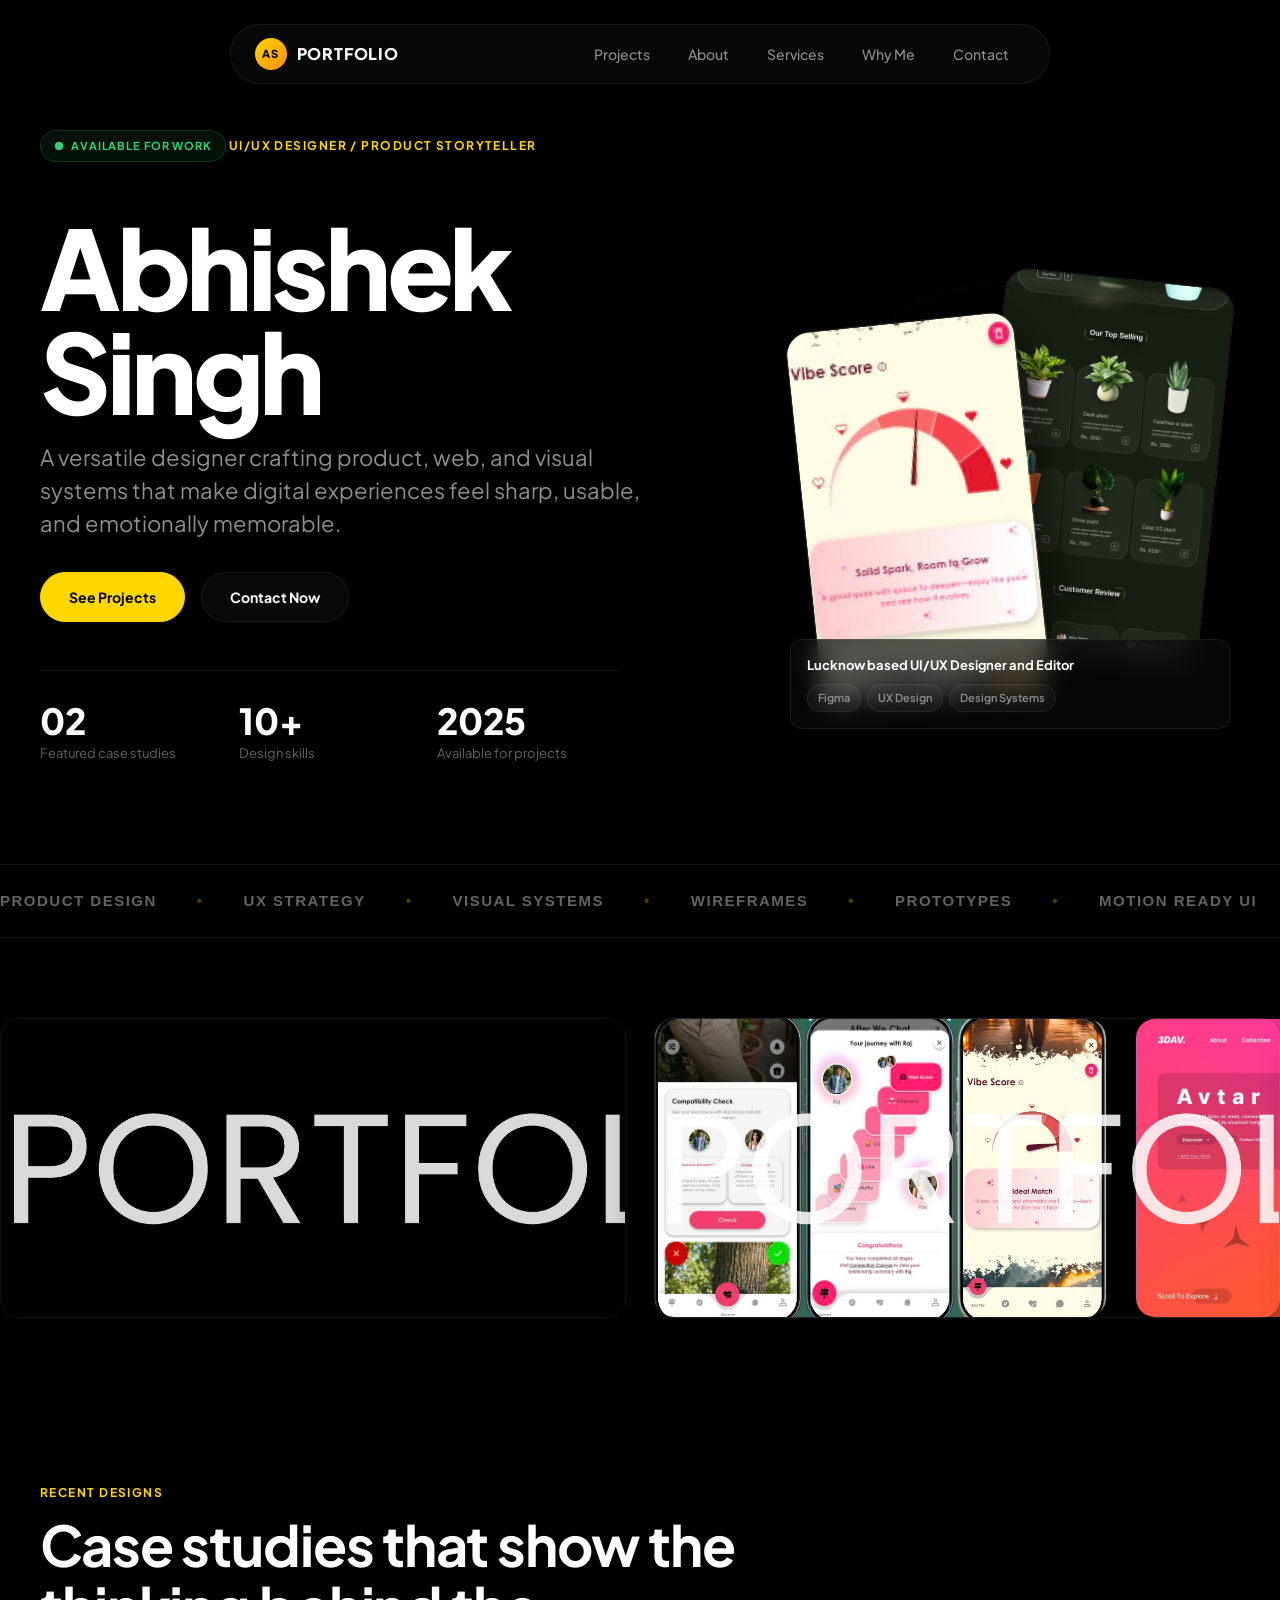
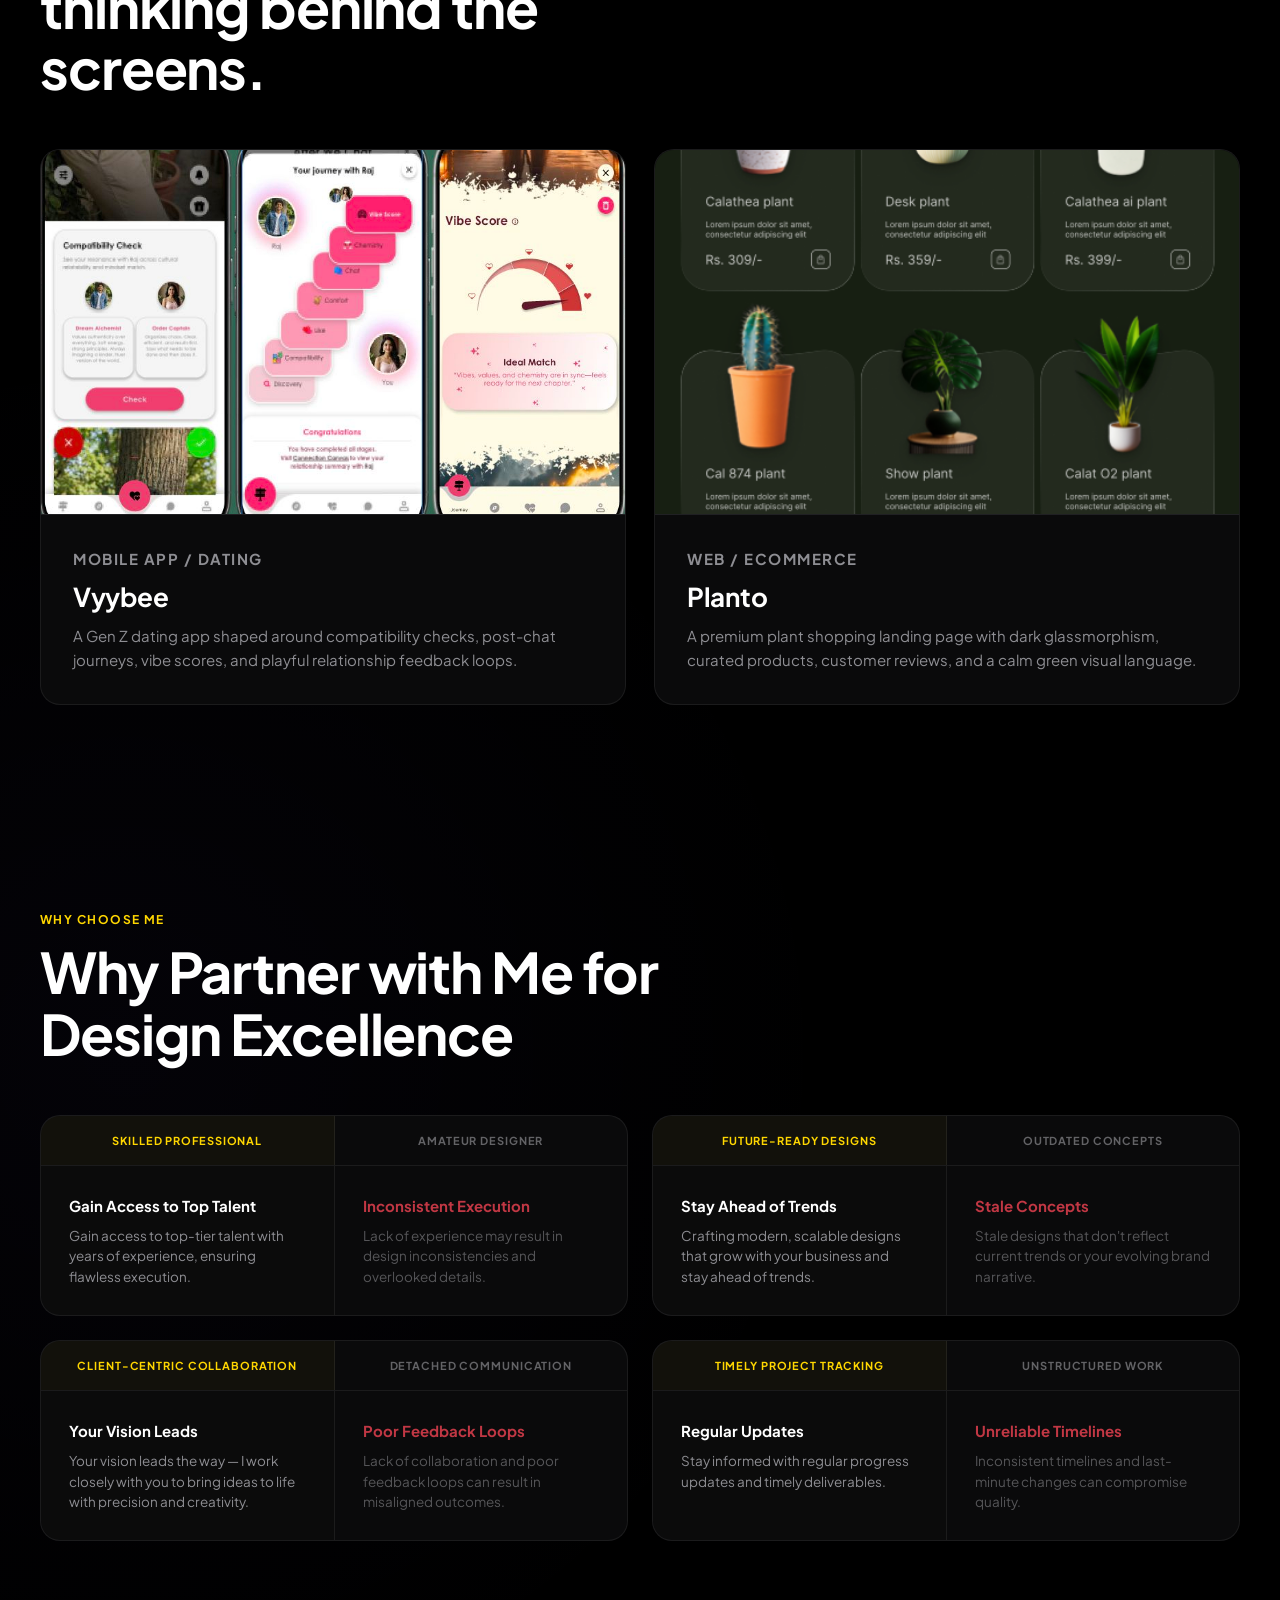
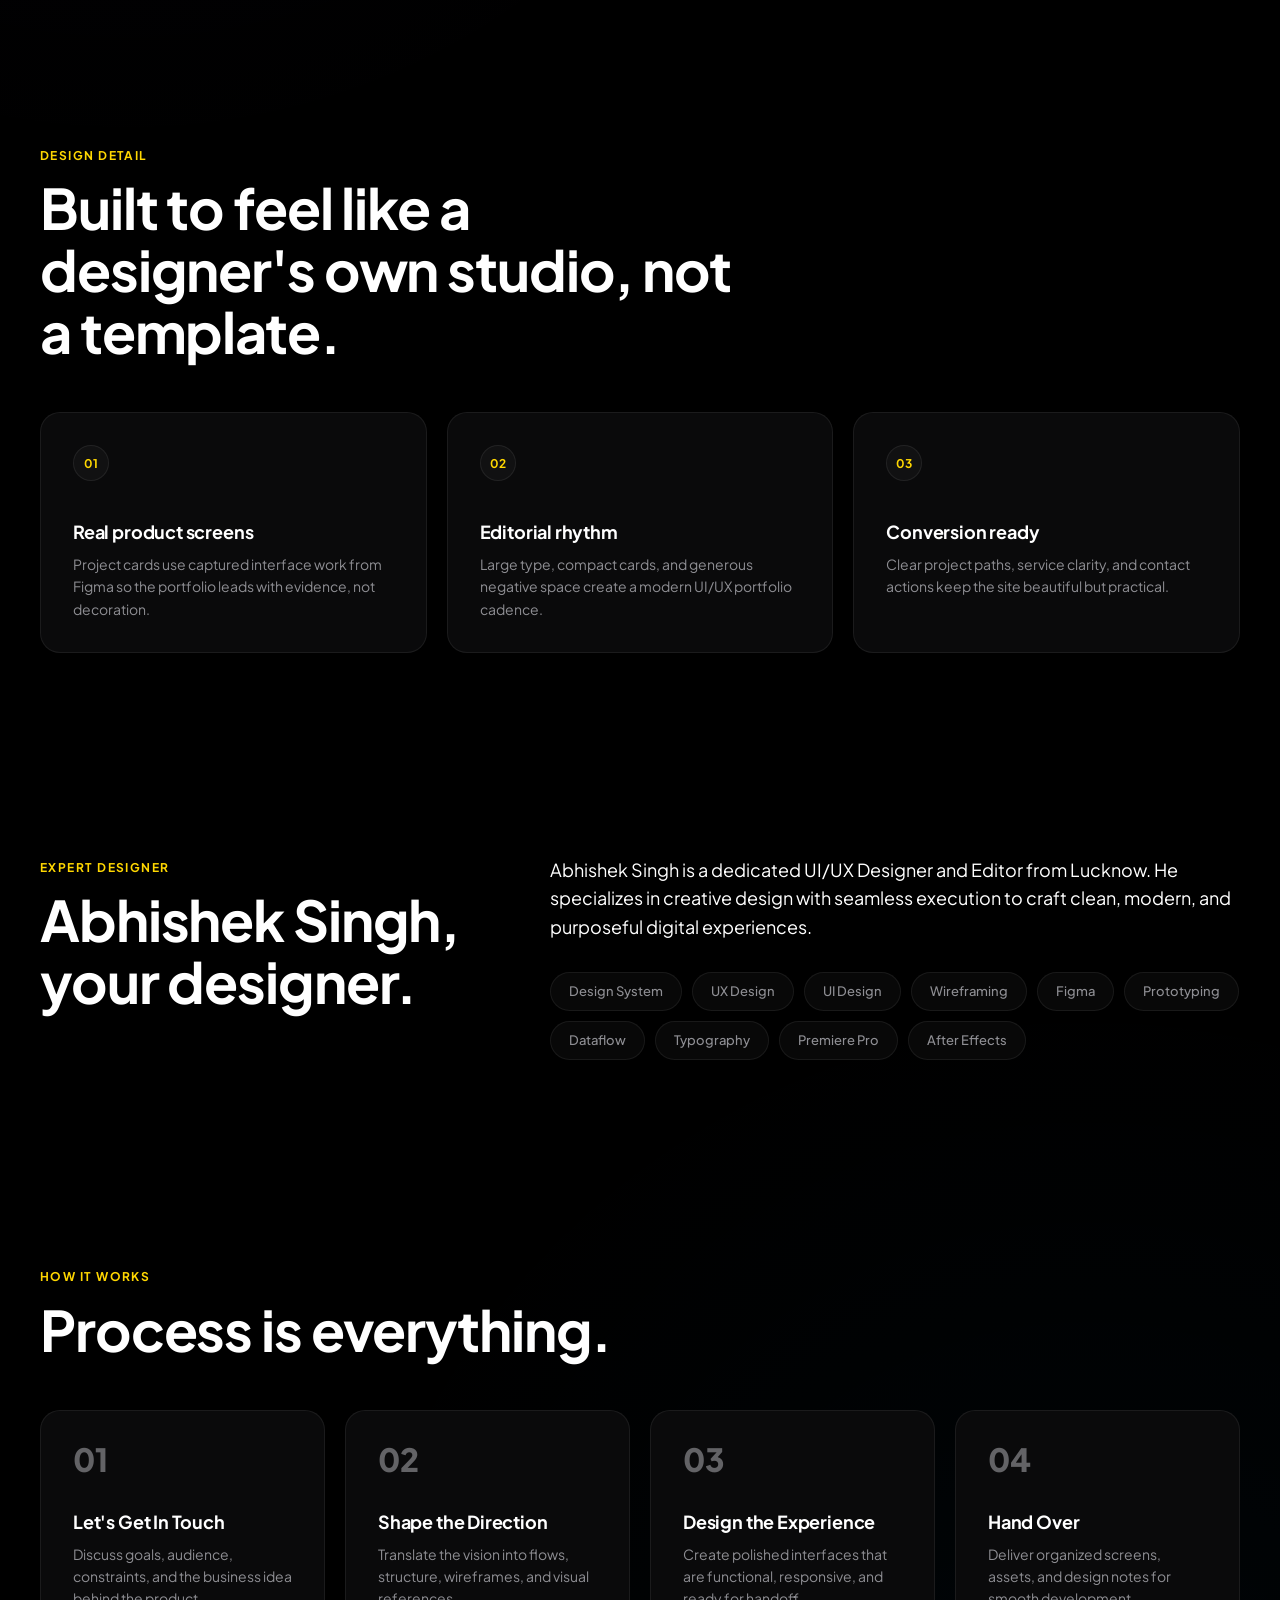
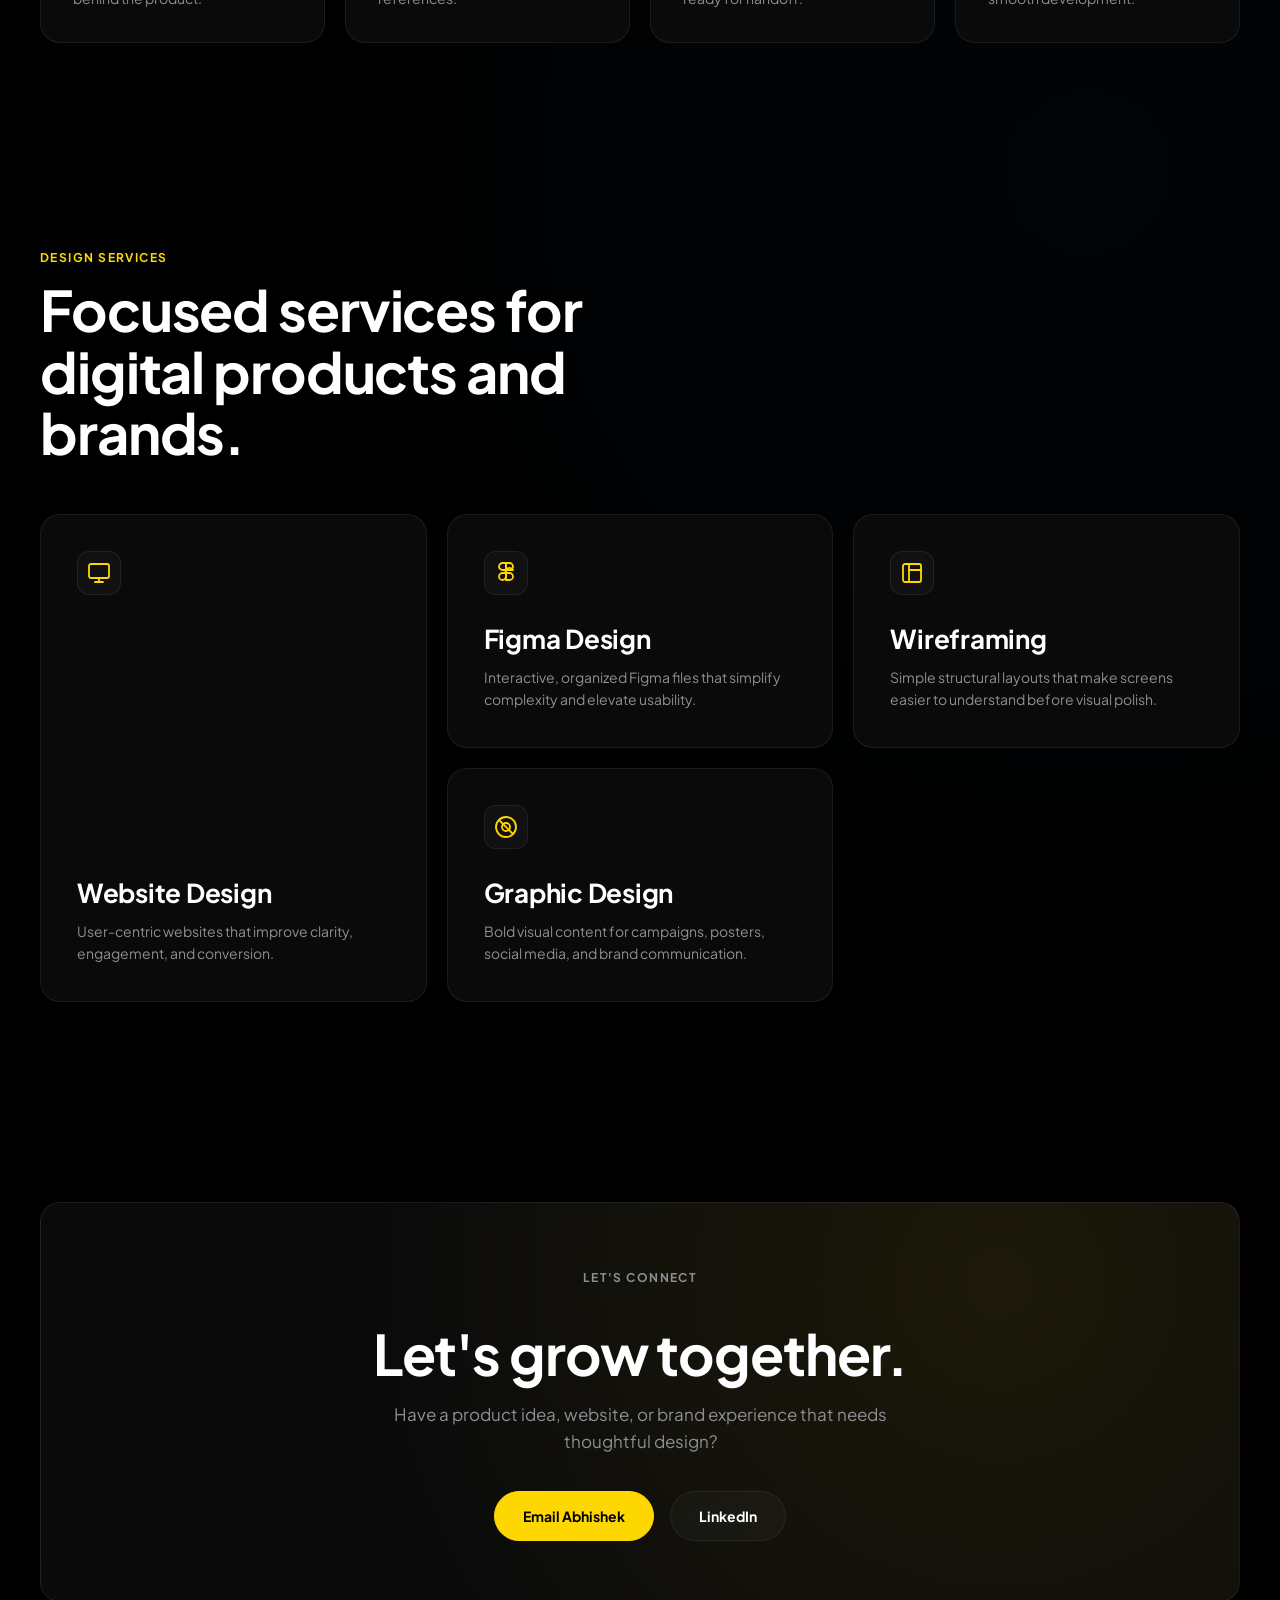
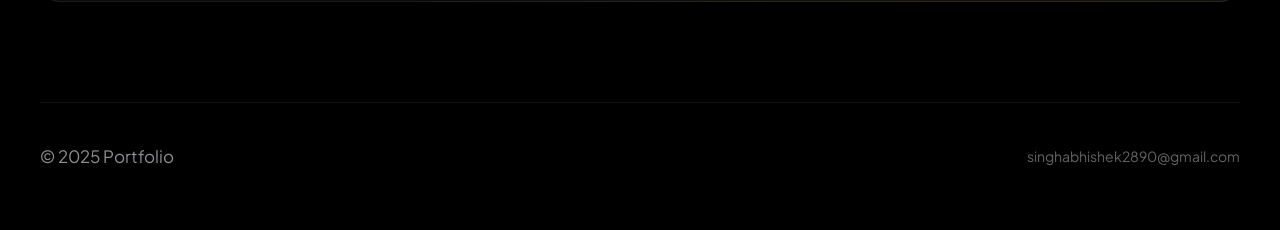
==== commit 0124a15a: "Upgrade design system: typography, true dark mode, infinite marquees, and bento grids" ====
--- a/index.html
+++ b/index.html
@@ -5,12 +5,19 @@
     <meta name="viewport" content="width=device-width, initial-scale=1">
     <title>Abhishek Singh - UI/UX Designer</title>
     <meta name="description" content="Portfolio of Abhishek Singh, a UI/UX designer based in Lucknow, featuring Vyybee and Planto case studies.">
+    
+    <!-- Preconnect to Fonts -->
     <link rel="preconnect" href="https://fonts.googleapis.com">
     <link rel="preconnect" href="https://fonts.gstatic.com" crossorigin>
-    <link href="https://fonts.googleapis.com/css2?family=DM+Sans:wght@400;500;600;700;800&display=swap" rel="stylesheet">
+    
+    <!-- Satoshi from Fontshare & Plus Jakarta Sans from Google Fonts -->
+    <link href="https://fonts.googleapis.com/css2?family=Plus+Jakarta+Sans:ital,wght@0,300;0,400;0,500;0,600;0,700;0,800;1,300;1,400;1,500;1,600;1,700;1,800&display=swap" rel="stylesheet">
+    <link href="https://api.fontshare.com/v2/css?f[]=satoshi@300,400,500,700,900&display=swap" rel="stylesheet">
+    
     <link rel="stylesheet" href="styles.css">
   </head>
   <body>
+    <!-- Floating pill header -->
     <header class="site-header">
       <a class="brand" href="#home" aria-label="Abhishek Singh portfolio home">
         <span class="brand-mark">AS</span>
@@ -24,57 +31,103 @@
         <a href="#projects">Projects</a>
         <a href="#about">About</a>
         <a href="#services">Services</a>
+        <a href="#why-me">Why Me</a>
         <a href="#contact">Contact</a>
       </nav>
     </header>
 
     <main id="home">
+      <!-- Hero Section -->
       <section class="hero section-pad">
         <div class="hero-bg" aria-hidden="true"></div>
-        <p class="eyebrow reveal">UI/UX Designer / Product Storyteller</p>
-        <div class="hero-grid">
-          <div class="reveal">
-            <h1>Abhishek Singh</h1>
-            <p class="hero-copy">A versatile designer crafting product, web, and visual systems that make digital experiences feel sharp, usable, and emotionally memorable.</p>
-            <div class="hero-actions">
-              <a class="button primary" href="#projects">See Projects</a>
-              <a class="button ghost" href="#contact">Contact Now</a>
-            </div>
-            <div class="hero-metrics" aria-label="Portfolio highlights">
-              <div><strong>02</strong><span>Featured case studies</span></div>
-              <div><strong>10+</strong><span>Design skills</span></div>
-              <div><strong>2025</strong><span>Available for projects</span></div>
-            </div>
-          </div>
-          <aside class="hero-feature reveal" aria-label="Featured design preview">
-            <div class="feature-orbit" aria-hidden="true"></div>
-            <img class="hero-phone one" src="assets/vyybee-vibe-score.png" alt="Vyybee vibe score screen">
-            <img class="hero-phone two" src="assets/planto-preview.png" alt="Planto landing page preview">
-            <div class="status-panel">
-              <span class="status-dot"></span>
-              <p>Available for work</p>
-              <strong>Lucknow based UI/UX Designer and Editor</strong>
-              <div class="mini-tags">
-                <span>Figma</span>
-                <span>UX Design</span>
-                <span>Design Systems</span>
-              </div>
-            </div>
-          </aside>
-        </div>
-      </section>
-
-      <section class="ticker" aria-label="Design capabilities">
-        <div>
-          <span>Product Design</span>
-          <span>UX Strategy</span>
-          <span>Visual Systems</span>
-          <span>Wireframes</span>
-          <span>Prototypes</span>
-          <span>Motion Ready UI</span>
-        </div>
-      </section>
-
+        <div class="hero-content">
+          <!-- Availability Badge -->
+          <div class="availability-badge reveal">
+            <span class="status-dot"></span>
+            <span>Available for work</span>
+          </div>
+          
+          <p class="eyebrow reveal">UI/UX Designer / Product Storyteller</p>
+          
+          <div class="hero-grid">
+            <div class="reveal">
+              <h1>Abhishek Singh</h1>
+              <p class="hero-copy">A versatile designer crafting product, web, and visual systems that make digital experiences feel sharp, usable, and emotionally memorable.</p>
+              <div class="hero-actions">
+                <a class="button primary" href="#projects">See Projects</a>
+                <a class="button ghost" href="#contact">Contact Now</a>
+              </div>
+              <div class="hero-metrics" aria-label="Portfolio highlights">
+                <div><strong>02</strong><span>Featured case studies</span></div>
+                <div><strong>10+</strong><span>Design skills</span></div>
+                <div><strong>2025</strong><span>Available for projects</span></div>
+              </div>
+            </div>
+            
+            <aside class="hero-feature reveal" aria-label="Featured design preview">
+              <div class="feature-orbit" aria-hidden="true"></div>
+              <img class="hero-phone one" src="assets/vyybee-vibe-score.png" alt="Vyybee vibe score screen">
+              <img class="hero-phone two" src="assets/planto-preview.png" alt="Planto landing page preview">
+              <div class="status-panel">
+                <strong>Lucknow based UI/UX Designer and Editor</strong>
+                <div class="mini-tags">
+                  <span>Figma</span>
+                  <span>UX Design</span>
+                  <span>Design Systems</span>
+                </div>
+              </div>
+            </aside>
+          </div>
+        </div>
+      </section>
+
+      <!-- Infinite scrolling text ticker -->
+      <section class="ticker-text-marquee" aria-label="Design capabilities">
+        <div class="ticker-text-container">
+          <div class="ticker-text-track">
+            <div class="ticker-text-slide">
+              <span>Product Design</span><span>•</span>
+              <span>UX Strategy</span><span>•</span>
+              <span>Visual Systems</span><span>•</span>
+              <span>Wireframes</span><span>•</span>
+              <span>Prototypes</span><span>•</span>
+              <span>Motion Ready UI</span><span>•</span>
+            </div>
+            <div class="ticker-text-slide" aria-hidden="true">
+              <span>Product Design</span><span>•</span>
+              <span>UX Strategy</span><span>•</span>
+              <span>Visual Systems</span><span>•</span>
+              <span>Wireframes</span><span>•</span>
+              <span>Prototypes</span><span>•</span>
+              <span>Motion Ready UI</span><span>•</span>
+            </div>
+          </div>
+        </div>
+      </section>
+
+      <!-- Infinite horizontal moving screens marquee -->
+      <section class="marquee-section reveal" aria-label="Moving screens showcase">
+        <div class="marquee-container">
+          <div class="marquee-track">
+            <div class="marquee-slide">
+              <img src="assets/framer-marquee-1.png" alt="Framer Project Screenshot 1">
+              <img src="assets/vyybee-journey-score.png" alt="Vyybee dating app screen">
+              <img src="assets/framer-marquee-2.png" alt="Framer Project Screenshot 2">
+              <img src="assets/planto-preview.png" alt="Planto e-commerce screen">
+              <img src="assets/vyybee-vibe-score.png" alt="Vyybee vibe score screen">
+            </div>
+            <div class="marquee-slide" aria-hidden="true">
+              <img src="assets/framer-marquee-1.png" alt="Framer Project Screenshot 1">
+              <img src="assets/vyybee-journey-score.png" alt="Vyybee dating app screen">
+              <img src="assets/framer-marquee-2.png" alt="Framer Project Screenshot 2">
+              <img src="assets/planto-preview.png" alt="Planto e-commerce screen">
+              <img src="assets/vyybee-vibe-score.png" alt="Vyybee vibe score screen">
+            </div>
+          </div>
+        </div>
+      </section>
+
+      <!-- Projects Section -->
       <section id="projects" class="section-pad">
         <div class="section-heading reveal">
           <p class="eyebrow">Recent Designs</p>
@@ -82,16 +135,26 @@
         </div>
         <div class="project-grid">
           <a class="project-card reveal" href="projects/vyybee.html" aria-label="Open Vyybee case study">
-            <img src="assets/vyybee-journey-score.png" alt="Vyybee Figma screens showing compatibility, journey, and vibe score">
-            <div>
+            <div class="project-image-wrapper">
+              <img src="assets/vyybee-journey-score.png" alt="Vyybee Figma screens showing compatibility, journey, and vibe score">
+              <div class="project-overlay">
+                <span class="project-cta">View Case Study <svg width="14" height="14" viewBox="0 0 24 24" fill="none" stroke="currentColor" stroke-width="2.5"><line x1="5" y1="12" x2="19" y2="12"></line><polyline points="12 5 19 12 12 19"></polyline></svg></span>
+              </div>
+            </div>
+            <div class="project-info">
               <p class="project-type">Mobile app / Dating</p>
               <h3>Vyybee</h3>
               <p>A Gen Z dating app shaped around compatibility checks, post-chat journeys, vibe scores, and playful relationship feedback loops.</p>
             </div>
           </a>
           <a class="project-card reveal" href="projects/planto.html" aria-label="Open Planto case study">
-            <img src="assets/planto-preview.png" alt="Planto ecommerce landing page preview">
-            <div>
+            <div class="project-image-wrapper">
+              <img src="assets/planto-preview.png" alt="Planto ecommerce landing page preview">
+              <div class="project-overlay">
+                <span class="project-cta">View Case Study <svg width="14" height="14" viewBox="0 0 24 24" fill="none" stroke="currentColor" stroke-width="2.5"><line x1="5" y1="12" x2="19" y2="12"></line><polyline points="12 5 19 12 12 19"></polyline></svg></span>
+              </div>
+            </div>
+            <div class="project-info">
               <p class="project-type">Web / Ecommerce</p>
               <h3>Planto</h3>
               <p>A premium plant shopping landing page with dark glassmorphism, curated products, customer reviews, and a calm green visual language.</p>
@@ -100,6 +163,81 @@
         </div>
       </section>
 
+      <!-- Why Choose Me (Comparison) Section -->
+      <section id="why-me" class="section-pad why-me-section">
+        <div class="section-heading reveal">
+          <p class="eyebrow">Why Choose Me</p>
+          <h2>Why Partner with Me for Design Excellence</h2>
+        </div>
+        <div class="benefits-grid">
+          <div class="benefit-card reveal">
+            <div class="benefit-header">
+              <span class="pro-tag">Skilled Professional</span>
+              <span class="amateur-tag">Amateur Designer</span>
+            </div>
+            <div class="benefit-body">
+              <div class="pro-side">
+                <h4>Gain Access to Top Talent</h4>
+                <p>Gain access to top-tier talent with years of experience, ensuring flawless execution.</p>
+              </div>
+              <div class="amateur-side">
+                <h4>Inconsistent Execution</h4>
+                <p>Lack of experience may result in design inconsistencies and overlooked details.</p>
+              </div>
+            </div>
+          </div>
+          <div class="benefit-card reveal">
+            <div class="benefit-header">
+              <span class="pro-tag">Future-Ready Designs</span>
+              <span class="amateur-tag">Outdated Concepts</span>
+            </div>
+            <div class="benefit-body">
+              <div class="pro-side">
+                <h4>Stay Ahead of Trends</h4>
+                <p>Crafting modern, scalable designs that grow with your business and stay ahead of trends.</p>
+              </div>
+              <div class="amateur-side">
+                <h4>Stale Concepts</h4>
+                <p>Stale designs that don't reflect current trends or your evolving brand narrative.</p>
+              </div>
+            </div>
+          </div>
+          <div class="benefit-card reveal">
+            <div class="benefit-header">
+              <span class="pro-tag">Client-Centric Collaboration</span>
+              <span class="amateur-tag">Detached Communication</span>
+            </div>
+            <div class="benefit-body">
+              <div class="pro-side">
+                <h4>Your Vision Leads</h4>
+                <p>Your vision leads the way — I work closely with you to bring ideas to life with precision and creativity.</p>
+              </div>
+              <div class="amateur-side">
+                <h4>Poor Feedback Loops</h4>
+                <p>Lack of collaboration and poor feedback loops can result in misaligned outcomes.</p>
+              </div>
+            </div>
+          </div>
+          <div class="benefit-card reveal">
+            <div class="benefit-header">
+              <span class="pro-tag">Timely Project Tracking</span>
+              <span class="amateur-tag">Unstructured Work</span>
+            </div>
+            <div class="benefit-body">
+              <div class="pro-side">
+                <h4>Regular Updates</h4>
+                <p>Stay informed with regular progress updates and timely deliverables.</p>
+              </div>
+              <div class="amateur-side">
+                <h4>Unreliable Timelines</h4>
+                <p>Inconsistent timelines and last-minute changes can compromise quality.</p>
+              </div>
+            </div>
+          </div>
+        </div>
+      </section>
+
+      <!-- Design Lab Section -->
       <section class="section-pad design-lab">
         <div class="section-heading reveal">
           <p class="eyebrow">Design Detail</p>
@@ -124,6 +262,7 @@
         </div>
       </section>
 
+      <!-- About Section -->
       <section id="about" class="section-pad split-section">
         <div class="section-heading reveal">
           <p class="eyebrow">Expert Designer</p>
@@ -146,6 +285,7 @@
         </div>
       </section>
 
+      <!-- Process Section -->
       <section class="section-pad process">
         <div class="section-heading reveal">
           <p class="eyebrow">How it works</p>
@@ -175,31 +315,49 @@
         </div>
       </section>
 
+      <!-- Services Section -->
       <section id="services" class="section-pad services">
         <div class="section-heading reveal">
           <p class="eyebrow">Design Services</p>
           <h2>Focused services for digital products and brands.</h2>
         </div>
-        <div class="service-grid">
-          <article class="service-card reveal">
+        <div class="service-bento">
+          <article class="service-card reveal tall-bento">
+            <div class="service-icon">
+              <!-- Website design SVG -->
+              <svg width="24" height="24" viewBox="0 0 24 24" fill="none" stroke="currentColor" stroke-width="1.8" stroke-linecap="round" stroke-linejoin="round"><rect x="2" y="3" width="20" height="14" rx="2" ry="2"></rect><line x1="8" y1="21" x2="16" y2="21"></line><line x1="12" y1="17" x2="12" y2="21"></line></svg>
+            </div>
             <h3>Website Design</h3>
             <p>User-centric websites that improve clarity, engagement, and conversion.</p>
           </article>
           <article class="service-card reveal">
+            <div class="service-icon">
+              <!-- Figma Design SVG -->
+              <svg width="24" height="24" viewBox="0 0 24 24" fill="none" stroke="currentColor" stroke-width="1.8" stroke-linecap="round" stroke-linejoin="round"><path d="M5 5.5A3.5 3.5 0 0 1 8.5 2H12v7H8.5A3.5 3.5 0 0 1 5 5.5z"></path><path d="M12 2h3.5a3.5 3.5 0 0 1 0 7H12V2z"></path><path d="M12 12.5a3.5 3.5 0 1 1 7-3.5h-7v3.5z"></path><path d="M5 15.5A3.5 3.5 0 0 1 8.5 12H12v3.5a3.5 3.5 0 1 1-7 0z"></path><path d="M12 12h3.5a3.5 3.5 0 0 1 0 7H12v-7z"></path></svg>
+            </div>
             <h3>Figma Design</h3>
             <p>Interactive, organized Figma files that simplify complexity and elevate usability.</p>
           </article>
           <article class="service-card reveal">
+            <div class="service-icon">
+              <!-- Wireframing SVG -->
+              <svg width="24" height="24" viewBox="0 0 24 24" fill="none" stroke="currentColor" stroke-width="1.8" stroke-linecap="round" stroke-linejoin="round"><rect x="3" y="3" width="18" height="18" rx="2" ry="2"></rect><line x1="9" y1="3" x2="9" y2="21"></line><line x1="9" y1="9" x2="21" y2="9"></line></svg>
+            </div>
             <h3>Wireframing</h3>
             <p>Simple structural layouts that make screens easier to understand before visual polish.</p>
           </article>
           <article class="service-card reveal">
+            <div class="service-icon">
+              <!-- Graphic Design SVG -->
+              <svg width="24" height="24" viewBox="0 0 24 24" fill="none" stroke="currentColor" stroke-width="1.8" stroke-linecap="round" stroke-linejoin="round"><circle cx="12" cy="12" r="10"></circle><circle cx="12" cy="12" r="4"></circle><line x1="4.93" y1="4.93" x2="19.07" y2="19.07"></line></svg>
+            </div>
             <h3>Graphic Design</h3>
             <p>Bold visual content for campaigns, posters, social media, and brand communication.</p>
           </article>
         </div>
       </section>
 
+      <!-- Contact Section -->
       <section id="contact" class="section-pad contact">
         <div class="contact-panel reveal">
           <p class="eyebrow">Let's Connect</p>
--- a/styles.css
+++ b/styles.css
@@ -1,46 +1,85 @@
 :root {
   color-scheme: dark;
-  --bg: #050506;
-  --bg-soft: #0d0d10;
-  --panel: rgba(255, 255, 255, 0.07);
-  --panel-strong: rgba(255, 255, 255, 0.11);
-  --line: rgba(255, 255, 255, 0.13);
-  --text: #f7f5f2;
-  --muted: #c3bdb7;
-  --soft: #918b85;
-  --accent: #f0efe8;
-  --pink: #ff4f8b;
-  --violet: #7c5cff;
-  --green: #95d866;
-  --cyan: #1cd6c9;
-  --warm: #ffb86b;
-  --max: 1120px;
-  --radius: 8px;
+  --bg: #000000;
+  --bg-card: #0a0a0b;
+  --bg-card-hover: #111113;
+  --border: rgba(255, 255, 255, 0.07);
+  --border-hover: rgba(255, 255, 255, 0.15);
+  --text-primary: #ffffff;
+  --text-secondary: #8e8e93;
+  --text-muted: #636366;
+  --gold: #FFD700;
+  --gold-hover: #ffdf33;
+  --gold-glow: rgba(255, 215, 0, 0.15);
+  --radius-lg: 20px;
+  --radius-md: 12px;
+  --radius-sm: 8px;
+  --max-width: 1200px;
+  --transition-spring: all 0.5s cubic-bezier(0.16, 1, 0.3, 1);
+  --transition-smooth: all 0.3s ease;
 }
 
 * {
   box-sizing: border-box;
+  margin: 0;
+  padding: 0;
 }
 
 html {
   scroll-behavior: smooth;
+  background-color: var(--bg);
 }
 
 body {
-  margin: 0;
-  min-width: 320px;
-  background:
-    radial-gradient(circle at 8% 8%, rgba(255, 255, 255, 0.09), transparent 27rem),
-    radial-gradient(circle at 92% 12%, rgba(255, 79, 139, 0.18), transparent 26rem),
-    radial-gradient(circle at 78% 72%, rgba(149, 216, 102, 0.12), transparent 26rem),
-    var(--bg);
-  color: var(--text);
-  font-family: "DM Sans", ui-sans-serif, system-ui, -apple-system, Helvetica, Arial, sans-serif;
-  letter-spacing: 0;
+  background-color: var(--bg);
+  background-image: 
+    radial-gradient(circle at 50% -20%, rgba(255, 215, 0, 0.07), transparent 70rem),
+    radial-gradient(circle at 10% 40%, rgba(124, 92, 255, 0.03), transparent 45rem),
+    radial-gradient(circle at 85% 75%, rgba(0, 153, 255, 0.03), transparent 50rem);
+  background-repeat: no-repeat;
+  color: var(--text-primary);
+  font-family: "Plus Jakarta Sans", "Inter", -apple-system, sans-serif;
+  -webkit-font-smoothing: antialiased;
+  -moz-osx-font-smoothing: grayscale;
+  line-height: 1.6;
 }
 
 body.nav-open {
   overflow: hidden;
+}
+
+/* Typography Details */
+h1, h2, h3, h4, .button, .brand, .eyebrow, .status-panel, .pro-tag, .amateur-tag, .step-card span {
+  font-family: "Satoshi", "Plus Jakarta Sans", sans-serif;
+}
+
+h1 {
+  font-size: clamp(48px, 9.5vw, 110px);
+  font-weight: 900;
+  line-height: 0.95;
+  letter-spacing: -0.04em;
+  color: var(--text-primary);
+}
+
+h2 {
+  font-size: clamp(32px, 5vw, 56px);
+  font-weight: 700;
+  line-height: 1.1;
+  letter-spacing: -0.02em;
+  color: var(--text-primary);
+}
+
+h3 {
+  font-size: clamp(20px, 3vw, 26px);
+  font-weight: 700;
+  line-height: 1.2;
+  letter-spacing: -0.01em;
+  color: var(--text-primary);
+}
+
+p {
+  color: var(--text-secondary);
+  font-size: clamp(15px, 2vw, 17px);
 }
 
 a {
@@ -53,733 +92,888 @@
   max-width: 100%;
 }
 
+/* Sections Spacer */
+.section-pad {
+  width: min(calc(100% - 40px), var(--max-width));
+  margin: 0 auto;
+  padding: 100px 0;
+}
+
+.section-heading {
+  max-width: 700px;
+  margin-bottom: 50px;
+}
+
+.eyebrow {
+  display: inline-block;
+  font-size: 12px;
+  font-weight: 700;
+  text-transform: uppercase;
+  letter-spacing: 0.12em;
+  color: var(--gold);
+  margin-bottom: 12px;
+}
+
+/* Floating glass pill navbar */
 .site-header {
   position: fixed;
-  z-index: 20;
   top: 24px;
   left: 50%;
-  width: min(calc(100% - 32px), var(--max));
-  min-height: 64px;
   transform: translateX(-50%);
+  width: min(calc(100% - 32px), 820px);
+  height: 60px;
+  background: rgba(10, 10, 11, 0.75);
+  backdrop-filter: blur(24px);
+  -webkit-backdrop-filter: blur(24px);
+  border: 1px solid var(--border);
+  border-radius: 999px;
   display: flex;
   align-items: center;
   justify-content: space-between;
-  gap: 20px;
-  padding: 10px 14px;
-  border: 1px solid var(--line);
-  border-radius: 999px;
-  background: linear-gradient(90deg, rgba(255, 255, 255, 0.08), rgba(255, 255, 255, 0.035));
-  box-shadow: 0 20px 70px rgba(0, 0, 0, 0.3);
-  backdrop-filter: blur(22px);
+  padding: 0 24px;
+  z-index: 1000;
+  transition: border-color 0.3s, box-shadow 0.3s;
+}
+
+.site-header:hover {
+  border-color: rgba(255, 255, 255, 0.12);
+  box-shadow: 0 10px 30px rgba(0, 0, 0, 0.5);
 }
 
 .brand {
   display: inline-flex;
   align-items: center;
   gap: 10px;
-  min-height: 40px;
-  font-size: 18px;
-  font-weight: 800;
+  font-weight: 900;
+  font-size: 16px;
   text-transform: uppercase;
+  letter-spacing: 0.05em;
 }
 
 .brand-mark {
-  position: relative;
-  display: inline-grid;
-  width: 38px;
-  height: 38px;
+  display: grid;
   place-items: center;
-  border: 1px solid rgba(255, 255, 255, 0.2);
+  width: 32px;
+  height: 32px;
   border-radius: 50%;
-  background:
-    radial-gradient(circle at 35% 25%, rgba(255, 255, 255, 0.32), transparent 28%),
-    linear-gradient(135deg, rgba(255, 79, 139, 0.95), rgba(124, 92, 255, 0.8) 54%, rgba(28, 214, 201, 0.75));
-  color: white;
-  font-size: 12px;
-  letter-spacing: 0;
-  box-shadow: 0 12px 32px rgba(255, 79, 139, 0.18);
+  background: linear-gradient(135deg, var(--gold), #ff8c00);
+  color: #000;
+  font-size: 11px;
+  font-weight: 900;
 }
 
 .site-nav {
   display: flex;
   align-items: center;
-  gap: 4px;
+  gap: 6px;
 }
 
 .site-nav a {
-  padding: 12px 14px;
+  font-size: 14px;
+  font-weight: 500;
+  color: var(--text-secondary);
+  padding: 8px 16px;
   border-radius: 999px;
-  color: var(--muted);
-  font-size: 14px;
-  transition: color 180ms ease, background 180ms ease;
-}
-
-.site-nav a:hover,
-.site-nav a:focus-visible {
-  color: var(--text);
-  background: var(--panel);
-  outline: none;
+  transition: var(--transition-smooth);
+}
+
+.site-nav a:hover {
+  color: var(--text-primary);
+  background: rgba(255, 255, 255, 0.05);
 }
 
 .nav-toggle {
   display: none;
+  flex-direction: column;
+  justify-content: space-between;
+  width: 24px;
+  height: 16px;
+  background: transparent;
+  border: none;
+  cursor: pointer;
+}
+
+.nav-toggle span {
+  display: block;
+  width: 100%;
+  height: 2px;
+  background: var(--text-primary);
+  border-radius: 2px;
+  transition: transform 0.3s, opacity 0.3s;
+}
+
+/* Pulsing availability badge */
+.availability-badge {
+  display: inline-flex;
+  align-items: center;
+  gap: 8px;
+  background: rgba(46, 213, 115, 0.08);
+  border: 1px solid rgba(46, 213, 115, 0.18);
+  border-radius: 999px;
+  padding: 6px 14px;
+  margin-bottom: 28px;
+}
+
+.availability-badge span {
+  font-size: 11px;
+  font-weight: 700;
+  text-transform: uppercase;
+  letter-spacing: 0.08em;
+  color: #2ed573;
+}
+
+.status-dot {
+  width: 8px;
+  height: 8px;
+  background: #2ed573;
+  border-radius: 50%;
+  position: relative;
+}
+
+.status-dot::after {
+  content: '';
+  position: absolute;
+  width: 100%;
+  height: 100%;
+  top: 0;
+  left: 0;
+  background: #2ed573;
+  border-radius: 50%;
+  animation: pulse 2s ease-in-out infinite;
+}
+
+@keyframes pulse {
+  0% { transform: scale(1); opacity: 0.8; }
+  100% { transform: scale(2.8); opacity: 0; }
+}
+
+/* Hero Section */
+.hero {
+  position: relative;
+  min-height: 96svh;
+  display: flex;
+  align-items: center;
+  padding-top: 130px;
+}
+
+.hero-content {
+  width: 100%;
+}
+
+.hero-grid {
+  display: grid;
+  grid-template-columns: 1.2fr 0.8fr;
+  gap: 50px;
+  align-items: center;
+  margin-top: 24px;
+}
+
+.hero-copy {
+  max-width: 600px;
+  font-size: clamp(17px, 2.2vw, 22px);
+  color: var(--text-secondary);
+  line-height: 1.5;
+  margin-top: 18px;
+  font-weight: 400;
+}
+
+.hero-actions {
+  display: flex;
+  gap: 16px;
+  margin-top: 32px;
+}
+
+.button {
+  display: inline-flex;
+  align-items: center;
+  justify-content: center;
+  height: 50px;
+  padding: 0 28px;
+  border-radius: 999px;
+  font-size: 14px;
+  font-weight: 700;
+  transition: var(--transition-spring);
+  cursor: pointer;
+}
+
+.button.primary {
+  background: var(--gold);
+  color: #000;
+  border: 1px solid var(--gold);
+}
+
+.button.primary:hover {
+  background: var(--gold-hover);
+  border-color: var(--gold-hover);
+  transform: translateY(-2px);
+  box-shadow: 0 8px 20px var(--gold-glow);
+}
+
+.button.ghost {
+  background: rgba(255, 255, 255, 0.03);
+  color: var(--text-primary);
+  border: 1px solid var(--border);
+  backdrop-filter: blur(8px);
+}
+
+.button.ghost:hover {
+  background: rgba(255, 255, 255, 0.08);
+  border-color: rgba(255, 255, 255, 0.2);
+  transform: translateY(-2px);
+}
+
+.hero-metrics {
+  display: grid;
+  grid-template-columns: repeat(3, 1fr);
+  gap: 16px;
+  max-width: 580px;
+  margin-top: 48px;
+  border-top: 1px solid var(--border);
+  padding-top: 32px;
+}
+
+.hero-metrics div {
+  display: flex;
+  flex-direction: column;
+  gap: 4px;
+}
+
+.hero-metrics strong {
+  font-size: clamp(28px, 4vw, 36px);
+  font-weight: 900;
+  line-height: 1;
+  color: var(--text-primary);
+}
+
+.hero-metrics span {
+  font-size: 13px;
+  color: var(--text-muted);
+}
+
+.hero-feature {
+  position: relative;
+  display: flex;
+  align-items: center;
+  justify-content: center;
+  min-height: 480px;
+}
+
+.feature-orbit {
+  position: absolute;
+  width: 90%;
+  aspect-ratio: 1;
+  border-radius: 50%;
+  border: 1px dashed rgba(255, 255, 255, 0.06);
+  background: radial-gradient(circle at center, rgba(255, 215, 0, 0.03) 0%, transparent 60%);
+  animation: rotateOrbit 120s linear infinite;
+}
+
+@keyframes rotateOrbit {
+  0% { transform: rotate(0deg); }
+  100% { transform: rotate(360deg); }
+}
+
+.hero-phone {
+  position: absolute;
+  width: 50%;
+  max-height: 380px;
+  object-fit: cover;
+  border-radius: 24px;
+  border: 1px solid rgba(255, 255, 255, 0.12);
+  box-shadow: 0 25px 60px rgba(0, 0, 0, 0.8);
+  transition: var(--transition-spring);
+}
+
+.hero-phone.one {
+  left: 5%;
+  top: 15%;
+  transform: rotate(-6deg);
+  z-index: 2;
+}
+
+.hero-phone.two {
+  right: 5%;
+  bottom: 15%;
+  transform: rotate(6deg);
+  z-index: 1;
+}
+
+.hero-feature:hover .hero-phone.one {
+  transform: rotate(-3deg) translateY(-8px);
+}
+
+.hero-feature:hover .hero-phone.two {
+  transform: rotate(3deg) translateY(8px);
+}
+
+.hero-feature .status-panel {
+  position: absolute;
+  bottom: 0;
+  width: calc(100% - 20px);
+  background: rgba(10, 10, 11, 0.7);
+  backdrop-filter: blur(12px);
+  border: 1px solid var(--border);
+  border-radius: var(--radius-md);
+  padding: 16px;
+  z-index: 3;
+}
+
+.hero-feature .status-panel strong {
+  display: block;
+  font-size: 13px;
+  color: var(--text-primary);
+  line-height: 1.4;
+}
+
+.mini-tags {
+  display: flex;
+  flex-wrap: wrap;
+  gap: 6px;
+  margin-top: 10px;
+}
+
+.mini-tags span {
+  font-size: 11px;
+  font-weight: 600;
+  color: var(--text-secondary);
+  background: rgba(255, 255, 255, 0.04);
+  border: 1px solid var(--border);
+  padding: 4px 10px;
+  border-radius: 999px;
+}
+
+/* Infinite text ticker */
+.ticker-text-marquee {
+  width: 100%;
+  overflow: hidden;
+  border-top: 1px solid var(--border);
+  border-bottom: 1px solid var(--border);
+  padding: 24px 0;
+  background: rgba(255, 255, 255, 0.005);
+}
+
+.ticker-text-container {
+  display: flex;
+  overflow: hidden;
+}
+
+.ticker-text-track {
+  display: flex;
+  gap: 40px;
+  animation: tickerText 28s linear infinite;
+}
+
+.ticker-text-slide {
+  display: flex;
+  gap: 40px;
+  align-items: center;
+  white-space: nowrap;
+}
+
+.ticker-text-slide span {
+  font-family: "Satoshi", sans-serif;
+  font-weight: 700;
+  font-size: 15px;
+  text-transform: uppercase;
+  color: var(--text-muted);
+  letter-spacing: 0.1em;
+}
+
+.ticker-text-slide span:nth-child(even) {
+  color: rgba(255, 215, 0, 0.3);
+}
+
+@keyframes tickerText {
+  0% { transform: translateX(0); }
+  100% { transform: translateX(-50%); }
+}
+
+/* Moving screens marquee */
+.marquee-section {
+  width: 100%;
+  overflow: hidden;
+  padding: 80px 0 60px;
+  position: relative;
+}
+
+.marquee-container {
+  width: 100%;
+  overflow: hidden;
+  display: flex;
+}
+
+.marquee-track {
+  display: flex;
+  gap: 28px;
+  animation: marqueeScreens 40s linear infinite;
+}
+
+.marquee-slide {
+  display: flex;
+  gap: 28px;
+}
+
+.marquee-slide img {
+  height: 300px;
+  width: auto;
+  object-fit: cover;
+  border-radius: var(--radius-lg);
+  border: 1px solid var(--border);
+  box-shadow: 0 15px 40px rgba(0, 0, 0, 0.6);
+  transition: var(--transition-spring);
+  cursor: pointer;
+}
+
+.marquee-slide img:hover {
+  transform: translateY(-8px) scale(1.02);
+  border-color: rgba(255, 215, 0, 0.3);
+  box-shadow: 0 25px 50px rgba(255, 215, 0, 0.08);
+}
+
+@keyframes marqueeScreens {
+  0% { transform: translateX(0); }
+  100% { transform: translateX(-50%); }
+}
+
+/* Project Cards Section */
+.project-grid {
+  display: grid;
+  grid-template-columns: repeat(2, 1fr);
+  gap: 28px;
+}
+
+.project-card {
+  background: var(--bg-card);
+  border: 1px solid var(--border);
+  border-radius: var(--radius-lg);
+  overflow: hidden;
+  display: block;
+  transition: var(--transition-spring);
+}
+
+.project-card:hover {
+  transform: translateY(-6px);
+  border-color: rgba(255, 255, 255, 0.13);
+  box-shadow: 0 30px 80px rgba(0, 0, 0, 0.8);
+}
+
+.project-image-wrapper {
+  position: relative;
+  overflow: hidden;
+  aspect-ratio: 16/10;
+  border-bottom: 1px solid var(--border);
+  background: #0f0f12;
+}
+
+.project-card img {
+  width: 100%;
+  height: 100%;
+  object-fit: cover;
+  transition: transform 0.6s cubic-bezier(0.16, 1, 0.3, 1);
+}
+
+.project-card:hover img {
+  transform: scale(1.03);
+}
+
+.project-overlay {
+  position: absolute;
+  inset: 0;
+  background: rgba(0, 0, 0, 0.5);
+  backdrop-filter: blur(6px);
+  -webkit-backdrop-filter: blur(6px);
+  display: flex;
+  align-items: center;
+  justify-content: center;
+  opacity: 0;
+  transition: opacity 0.3s ease;
+}
+
+.project-card:hover .project-overlay {
+  opacity: 1;
+}
+
+.project-cta {
+  font-weight: 700;
+  color: #000;
+  background: var(--gold);
+  padding: 12px 24px;
+  border-radius: 999px;
+  font-size: 13px;
+  text-transform: uppercase;
+  letter-spacing: 0.05em;
+  display: inline-flex;
+  align-items: center;
+  gap: 8px;
+  transform: translateY(12px);
+  transition: transform 0.4s cubic-bezier(0.16, 1, 0.3, 1);
+}
+
+.project-card:hover .project-cta {
+  transform: translateY(0);
+}
+
+.project-info {
+  padding: 32px;
+}
+
+.project-type {
+  font-size: 11px;
+  font-weight: 700;
+  text-transform: uppercase;
+  letter-spacing: 0.1em;
+  color: var(--gold);
+  margin-bottom: 10px;
+}
+
+.project-info h3 {
+  margin-bottom: 12px;
+}
+
+.project-info p {
+  color: var(--text-secondary);
+  font-size: 15px;
+  line-height: 1.6;
+}
+
+/* Why Choose Me section */
+.benefits-grid {
+  display: grid;
+  grid-template-columns: repeat(2, 1fr);
+  gap: 24px;
+}
+
+.benefit-card {
+  background: var(--bg-card);
+  border: 1px solid var(--border);
+  border-radius: var(--radius-lg);
+  overflow: hidden;
+  display: flex;
+  flex-direction: column;
+  transition: border-color 0.3s, box-shadow 0.3s;
+}
+
+.benefit-card:hover {
+  border-color: rgba(255, 215, 0, 0.2);
+  box-shadow: 0 15px 40px rgba(0, 0, 0, 0.5);
+}
+
+.benefit-header {
+  display: flex;
+  border-bottom: 1px solid var(--border);
+}
+
+.benefit-header span {
+  flex: 1;
+  text-align: center;
+  padding: 16px;
+  font-size: 11px;
+  font-weight: 700;
+  text-transform: uppercase;
+  letter-spacing: 0.08em;
+}
+
+.pro-tag {
+  color: var(--gold);
+  background: rgba(255, 215, 0, 0.03);
+  border-right: 1px solid var(--border);
+}
+
+.amateur-tag {
+  color: var(--text-muted);
+  background: transparent;
+}
+
+.benefit-body {
+  display: flex;
+  flex: 1;
+}
+
+.pro-side, .amateur-side {
+  flex: 1;
+  padding: 28px;
+}
+
+.pro-side {
+  border-right: 1px solid var(--border);
+  background: rgba(255, 215, 0, 0.005);
+}
+
+.pro-side h4 {
+  color: var(--text-primary);
+  margin-bottom: 8px;
+  font-size: 15px;
+  font-weight: 700;
+}
+
+.pro-side p {
+  color: var(--text-secondary);
+  font-size: 13.5px;
+  line-height: 1.5;
+}
+
+.amateur-side h4 {
+  color: #ff4757;
+  margin-bottom: 8px;
+  font-size: 15px;
+  font-weight: 700;
+  opacity: 0.75;
+}
+
+.amateur-side p {
+  color: var(--text-muted);
+  font-size: 13.5px;
+  line-height: 1.5;
+  opacity: 0.85;
+}
+
+/* Services section bento */
+.service-bento {
+  display: grid;
+  grid-template-columns: repeat(3, 1fr);
+  gap: 20px;
+}
+
+.service-card {
+  background: var(--bg-card);
+  border: 1px solid var(--border);
+  border-radius: var(--radius-lg);
+  padding: 36px;
+  transition: var(--transition-spring);
+  display: flex;
+  flex-direction: column;
+  justify-content: flex-start;
+}
+
+.service-card:hover {
+  transform: translateY(-4px);
+  border-color: rgba(255, 255, 255, 0.13);
+  box-shadow: 0 20px 40px rgba(0, 0, 0, 0.6);
+}
+
+.service-card.tall-bento {
+  grid-row: span 2;
+  justify-content: flex-end;
+  min-height: 420px;
+}
+
+.service-icon {
   width: 44px;
   height: 44px;
-  border: 0;
-  border-radius: 50%;
-  background: transparent;
-  color: var(--text);
-  cursor: pointer;
-}
-
-.nav-toggle span {
-  display: block;
-  width: 22px;
-  height: 2px;
-  margin: 6px auto;
-  background: currentColor;
-  transition: transform 180ms ease;
-}
-
-.section-pad {
-  width: min(calc(100% - 32px), var(--max));
-  margin: 0 auto;
-  padding: 112px 0;
-}
-
-.hero {
-  position: relative;
-  min-height: 100svh;
+  border-radius: var(--radius-md);
+  background: rgba(255, 255, 255, 0.03);
+  border: 1px solid var(--border);
+  display: flex;
+  align-items: center;
+  justify-content: center;
+  color: var(--gold);
+  margin-bottom: 28px;
+  transition: var(--transition-smooth);
+}
+
+.service-card:hover .service-icon {
+  background: var(--gold);
+  color: #000;
+  border-color: var(--gold);
+}
+
+.service-card.tall-bento .service-icon {
+  margin-bottom: auto;
+}
+
+.service-card h3 {
+  margin-bottom: 12px;
+}
+
+.service-card p {
+  color: var(--text-secondary);
+  font-size: 14px;
+  line-height: 1.6;
+}
+
+/* Design Lab Grid */
+.lab-grid {
+  display: grid;
+  grid-template-columns: repeat(3, 1fr);
+  gap: 20px;
+}
+
+.lab-card {
+  background: var(--bg-card);
+  border: 1px solid var(--border);
+  border-radius: var(--radius-lg);
+  padding: 32px;
+  min-height: 220px;
   display: flex;
   flex-direction: column;
-  justify-content: center;
-  padding-top: 150px;
-}
-
-.hero-bg {
-  position: absolute;
-  inset: 110px -16px 56px;
-  z-index: -1;
-  overflow: hidden;
-  border-radius: 8px;
-  background:
-    linear-gradient(100deg, rgba(255, 255, 255, 0.035), transparent 42%),
-    radial-gradient(circle at 18% 52%, rgba(255, 255, 255, 0.12), transparent 18rem),
-    radial-gradient(circle at 82% 42%, rgba(255, 79, 139, 0.14), transparent 18rem),
-    linear-gradient(140deg, #09090a 0%, #050506 48%, #111015 100%);
-}
-
-.hero-bg::after {
-  content: "";
-  position: absolute;
-  inset: -40%;
-  background:
-    linear-gradient(120deg, transparent 32%, rgba(255, 255, 255, 0.06), transparent 38%),
-    repeating-linear-gradient(120deg, transparent 0 42px, rgba(255, 255, 255, 0.025) 43px 44px);
-  transform: rotate(-8deg);
-  opacity: 0.45;
-}
-
-.hero-grid,
-.split-section,
-.case-overview {
-  display: grid;
-  grid-template-columns: minmax(0, 1fr) minmax(340px, 0.78fr);
-  gap: 48px;
-  align-items: end;
-}
-
-.eyebrow,
-.case-kicker,
-.project-type {
-  margin: 0 0 16px;
-  color: var(--muted);
-  font-size: 13px;
-  font-weight: 700;
-  text-transform: uppercase;
-}
-
-h1,
-h2,
-h3,
-p {
-  margin-top: 0;
-}
-
-h1 {
-  max-width: 980px;
-  margin-bottom: 22px;
-  font-size: clamp(58px, 11vw, 150px);
-  line-height: 0.9;
-  font-weight: 800;
-  letter-spacing: 0;
-}
-
-h2 {
-  margin-bottom: 20px;
-  font-size: clamp(34px, 5vw, 68px);
-  line-height: 1;
-  font-weight: 760;
-}
-
-h3 {
-  margin-bottom: 12px;
-  font-size: 24px;
-  line-height: 1.15;
-}
-
-p {
-  color: var(--muted);
-  line-height: 1.7;
-}
-
-.hero-copy,
-.case-lede {
-  max-width: 680px;
-  color: #ded9d3;
-  font-size: clamp(18px, 2.2vw, 25px);
-  line-height: 1.45;
-}
-
-.hero-actions {
-  display: flex;
-  flex-wrap: wrap;
-  gap: 12px;
-  margin-top: 32px;
-}
-
-.hero-metrics {
-  display: grid;
-  grid-template-columns: repeat(3, minmax(0, 1fr));
-  gap: 12px;
-  max-width: 620px;
-  margin-top: 38px;
-}
-
-.hero-metrics div {
-  padding: 16px;
-  border: 1px solid var(--line);
-  border-radius: var(--radius);
-  background: rgba(255, 255, 255, 0.045);
-}
-
-.hero-metrics strong,
-.hero-metrics span {
-  display: block;
-}
-
-.hero-metrics strong {
-  font-size: 28px;
-  line-height: 1;
-}
-
-.hero-metrics span {
-  margin-top: 8px;
-  color: var(--muted);
-  font-size: 13px;
-  line-height: 1.25;
-}
-
-.button {
-  display: inline-flex;
-  align-items: center;
-  justify-content: center;
-  min-height: 48px;
-  padding: 0 22px;
-  border: 1px solid var(--line);
-  border-radius: 999px;
-  font-weight: 700;
-  transition: transform 180ms ease, background 180ms ease, border-color 180ms ease;
-}
-
-.button:hover,
-.button:focus-visible {
-  transform: translateY(-2px);
-  outline: none;
-}
-
-.button.primary {
-  color: #070707;
-  background: var(--accent);
-  border-color: var(--accent);
-}
-
-.button.ghost {
-  background: rgba(255, 255, 255, 0.03);
-  color: var(--text);
-}
-
-.status-panel,
-.service-card,
-.step-card,
-.contact-panel,
-.breakdown-card,
-.lab-card,
-.fact-grid > div {
-  border: 1px solid var(--line);
-  border-radius: var(--radius);
-  background: var(--panel);
-  backdrop-filter: blur(16px);
-}
-
-.status-panel {
-  padding: 24px;
-}
-
-.hero-feature {
-  position: relative;
-  min-height: 560px;
-  align-self: stretch;
-}
-
-.feature-orbit {
-  position: absolute;
-  inset: 46px 34px 92px;
-  border: 1px solid rgba(255, 255, 255, 0.1);
-  border-radius: 50%;
-  background:
-    radial-gradient(circle at 50% 48%, rgba(255, 255, 255, 0.11), transparent 34%),
-    radial-gradient(circle at 60% 55%, rgba(255, 79, 139, 0.24), transparent 42%);
-  filter: blur(0.2px);
-}
-
-.hero-phone {
-  position: absolute;
-  width: 46%;
-  max-height: 420px;
-  object-fit: cover;
-  border: 1px solid rgba(255, 255, 255, 0.16);
-  border-radius: 28px;
-  box-shadow: 0 26px 80px rgba(0, 0, 0, 0.42);
-}
-
-.hero-phone.one {
-  top: 34px;
-  left: 14%;
-  transform: rotate(-6deg);
-}
-
-.hero-phone.two {
-  right: 0;
-  bottom: 126px;
-  width: 58%;
-  max-height: 300px;
-  object-position: top;
-  transform: rotate(4deg);
-}
-
-.hero-feature .status-panel {
-  position: absolute;
-  right: 0;
-  bottom: 0;
-  width: min(100%, 360px);
-  background: rgba(15, 15, 18, 0.72);
-}
-
-.status-dot {
-  display: inline-block;
-  width: 10px;
-  height: 10px;
-  border-radius: 50%;
-  background: #66dc7e;
-  box-shadow: 0 0 18px rgba(102, 220, 126, 0.7);
-}
-
-.status-panel p {
-  margin: 12px 0 8px;
-}
-
-.status-panel strong {
-  display: block;
-  line-height: 1.4;
-}
-
-.mini-tags,
-.skill-cloud {
-  display: flex;
-  flex-wrap: wrap;
-  gap: 8px;
-  margin-top: 20px;
-}
-
-.mini-tags span,
-.skill-cloud span {
-  display: inline-flex;
-  align-items: center;
-  min-height: 32px;
-  padding: 6px 10px;
-  border: 1px solid var(--line);
-  border-radius: 999px;
-  color: var(--muted);
-  background: rgba(255, 255, 255, 0.035);
-  font-size: 13px;
-}
-
-.section-heading {
-  max-width: 780px;
-  margin-bottom: 42px;
-}
-
-.ticker {
-  width: 100%;
-  overflow: hidden;
-  border-block: 1px solid var(--line);
-  background: rgba(255, 255, 255, 0.035);
-}
-
-.ticker div {
-  width: min(calc(100% - 32px), var(--max));
-  min-height: 70px;
-  margin: 0 auto;
-  display: flex;
-  align-items: center;
-  justify-content: space-between;
-  gap: 28px;
-  color: var(--muted);
-  font-size: clamp(14px, 1.6vw, 18px);
-  font-weight: 700;
-  text-transform: uppercase;
-}
-
-.ticker span {
-  white-space: nowrap;
-}
-
-.project-grid {
-  display: grid;
-  grid-template-columns: repeat(2, minmax(0, 1fr));
-  gap: 22px;
-}
-
-.project-card {
-  display: grid;
-  gap: 24px;
-  padding: 12px;
-  border: 1px solid var(--line);
-  border-radius: var(--radius);
-  background:
-    linear-gradient(160deg, rgba(255, 255, 255, 0.09), rgba(255, 255, 255, 0.035)),
-    rgba(255, 255, 255, 0.045);
-  box-shadow: 0 30px 100px rgba(0, 0, 0, 0.22);
-  transition: transform 220ms ease, border-color 220ms ease, background 220ms ease;
-}
-
-.project-card:hover,
-.project-card:focus-visible {
-  transform: translateY(-6px);
-  border-color: rgba(255, 255, 255, 0.3);
-  background: rgba(255, 255, 255, 0.07);
-  outline: none;
-}
-
-.project-card img {
-  width: 100%;
-  aspect-ratio: 16 / 11;
-  object-fit: cover;
-  border-radius: 6px;
-  border: 1px solid rgba(255, 255, 255, 0.08);
-}
-
-.project-card div {
-  padding: 0 10px 12px;
-}
-
-.lab-grid {
-  display: grid;
-  grid-template-columns: repeat(3, minmax(0, 1fr));
-  gap: 16px;
-}
-
-.lab-card {
-  min-height: 250px;
-  padding: 24px;
-  background:
-    radial-gradient(circle at 80% 0, rgba(255, 79, 139, 0.12), transparent 12rem),
-    var(--panel);
+  transition: var(--transition-spring);
+}
+
+.lab-card:hover {
+  border-color: rgba(255, 255, 255, 0.12);
+  transform: translateY(-3px);
 }
 
 .lab-card span {
   display: inline-flex;
-  width: 44px;
-  height: 44px;
   align-items: center;
   justify-content: center;
-  margin-bottom: 52px;
-  border: 1px solid var(--line);
+  width: 36px;
+  height: 36px;
   border-radius: 50%;
-  color: var(--text);
-  background: rgba(255, 255, 255, 0.055);
-}
-
-.about-copy {
-  align-self: center;
+  border: 1px solid var(--border);
+  background: rgba(255, 255, 255, 0.03);
+  font-size: 12px;
+  font-weight: 700;
+  color: var(--gold);
+  margin-bottom: 40px;
+}
+
+.lab-card h3 {
+  margin-bottom: 10px;
+  font-size: 18px;
+}
+
+.lab-card p {
+  font-size: 14px;
+  color: var(--text-secondary);
+}
+
+/* Split layout (About) */
+.split-section {
+  display: grid;
+  grid-template-columns: 0.8fr 1.2fr;
+  gap: 50px;
+  align-items: center;
 }
 
 .about-copy p {
   font-size: 18px;
-}
-
-.steps,
-.service-grid,
-.insight-grid,
-.planto-breakdown {
-  display: grid;
-  grid-template-columns: repeat(4, minmax(0, 1fr));
-  gap: 16px;
-}
-
-.service-grid,
-.insight-grid,
-.planto-breakdown {
-  grid-template-columns: repeat(3, minmax(0, 1fr));
-}
-
-.service-grid {
-  grid-template-columns: repeat(4, minmax(0, 1fr));
-}
-
-.step-card,
-.service-card,
-.breakdown-card,
-.lab-card {
-  min-height: 220px;
-  padding: 24px;
-}
-
-.step-card span,
-.breakdown-card span {
-  display: inline-block;
-  margin-bottom: 42px;
-  color: var(--soft);
-  font-size: 38px;
-  font-weight: 600;
-}
-
+  line-height: 1.6;
+  color: var(--text-primary);
+  margin-bottom: 30px;
+}
+
+.skill-cloud {
+  display: flex;
+  flex-wrap: wrap;
+  gap: 10px;
+}
+
+.skill-cloud span {
+  font-size: 13px;
+  font-weight: 500;
+  color: var(--text-secondary);
+  background: rgba(255, 255, 255, 0.03);
+  border: 1px solid var(--border);
+  padding: 8px 18px;
+  border-radius: 999px;
+  transition: var(--transition-smooth);
+}
+
+.skill-cloud span:hover {
+  color: var(--text-primary);
+  border-color: rgba(255, 255, 255, 0.18);
+  background: rgba(255, 255, 255, 0.05);
+}
+
+/* Process Section */
+.steps {
+  display: grid;
+  grid-template-columns: repeat(4, 1fr);
+  gap: 20px;
+}
+
+.step-card {
+  background: var(--bg-card);
+  border: 1px solid var(--border);
+  border-radius: var(--radius-lg);
+  padding: 32px;
+  display: flex;
+  flex-direction: column;
+  transition: var(--transition-spring);
+}
+
+.step-card:hover {
+  border-color: rgba(255, 255, 255, 0.13);
+  transform: translateY(-4px);
+}
+
+.step-card span {
+  font-size: 32px;
+  font-weight: 900;
+  color: var(--text-muted);
+  line-height: 1;
+  margin-bottom: 36px;
+  transition: var(--transition-smooth);
+}
+
+.step-card:hover span {
+  color: var(--gold);
+}
+
+.step-card h3 {
+  margin-bottom: 10px;
+  font-size: 18px;
+}
+
+.step-card p {
+  font-size: 14px;
+  color: var(--text-secondary);
+}
+
+/* Contact Panel */
 .contact-panel {
-  padding: clamp(28px, 6vw, 72px);
-  background:
-    radial-gradient(circle at 80% 20%, rgba(255, 255, 255, 0.12), transparent 18rem),
-    var(--panel);
-}
-
+  background: radial-gradient(circle at 80% 20%, rgba(255, 215, 0, 0.08) 0%, transparent 40rem), var(--bg-card);
+  border: 1px solid var(--border);
+  border-radius: var(--radius-lg);
+  padding: 60px 48px;
+  text-align: center;
+  position: relative;
+  overflow: hidden;
+}
+
+.contact-panel h2 {
+  margin-bottom: 16px;
+}
+
+.contact-panel p {
+  max-width: 500px;
+  margin: 0 auto 36px;
+  color: var(--text-secondary);
+}
+
+.contact-panel .hero-actions {
+  justify-content: center;
+  margin-top: 0;
+}
+
+/* Footer styling */
 .site-footer {
-  width: min(calc(100% - 32px), var(--max));
+  width: min(calc(100% - 40px), var(--max-width));
   margin: 0 auto;
-  padding: 32px 0 48px;
+  padding: 40px 0 60px;
+  border-top: 1px solid var(--border);
   display: flex;
   justify-content: space-between;
-  gap: 20px;
-  border-top: 1px solid var(--line);
-  color: var(--muted);
-}
-
-.site-footer p {
-  margin: 0;
-}
-
-.case-hero {
-  padding-top: 170px;
-}
-
-.case-hero h1 {
-  margin-bottom: 16px;
-}
-
-.case-visual {
-  width: 100%;
-  max-height: 760px;
-  margin-top: 48px;
-  object-fit: cover;
-  object-position: top;
-  border: 1px solid var(--line);
-  border-radius: var(--radius);
-  background: var(--bg-soft);
-}
-
-.case-visual-grid {
-  display: grid;
-  grid-template-columns: minmax(220px, 0.45fr) minmax(0, 1fr);
-  gap: 18px;
-  margin-top: 48px;
-  align-items: stretch;
-}
-
-.case-visual-grid .case-visual {
-  height: 100%;
-  max-height: none;
-  margin-top: 0;
-  box-shadow: 0 28px 100px rgba(0, 0, 0, 0.34);
-}
-
-.case-visual-grid .tall {
-  aspect-ratio: 0.55;
-  object-fit: cover;
-}
-
-.case-visual-grid .wide {
-  aspect-ratio: 1.5;
-  object-fit: cover;
-}
-
-.planto-hero .case-visual {
-  max-height: 980px;
-  object-position: top center;
-}
-
-.fact-grid {
-  display: grid;
-  gap: 14px;
-}
-
-.fact-grid > div {
-  padding: 18px;
-}
-
-.fact-grid span {
-  display: block;
-  margin-bottom: 8px;
-  color: var(--soft);
-  font-size: 12px;
-  font-weight: 700;
-  text-transform: uppercase;
-}
-
-.fact-grid strong {
-  line-height: 1.4;
-}
-
-.case-copy {
-  align-self: start;
-}
-
-.case-copy p {
-  font-size: 18px;
-}
-
-.vyybee-gallery {
-  display: grid;
-  grid-template-columns: 1.25fr 0.8fr;
-  gap: 18px;
-  align-items: stretch;
-}
-
-.gallery-panel {
-  margin: 0;
-  padding: 12px;
-  border: 1px solid var(--line);
-  border-radius: var(--radius);
-  background:
-    radial-gradient(circle at 80% 0%, rgba(255, 79, 139, 0.14), transparent 16rem),
-    rgba(255, 255, 255, 0.055);
-  box-shadow: 0 30px 110px rgba(0, 0, 0, 0.26);
-}
-
-.gallery-panel.large {
-  grid-row: span 2;
-}
-
-.gallery-panel img {
-  width: 100%;
-  height: calc(100% - 48px);
-  min-height: 280px;
-  object-fit: cover;
-  border-radius: 6px;
-  border: 1px solid rgba(255, 255, 255, 0.08);
-}
-
-.gallery-panel figcaption {
-  min-height: 36px;
-  padding: 12px 4px 0;
-  color: var(--muted);
+  align-items: center;
   font-size: 14px;
-  line-height: 1.45;
-}
-
-.case-showcase {
-  display: grid;
-  grid-template-columns: repeat(3, minmax(0, 1fr));
-  gap: 24px;
-}
-
-.phone-frame {
-  min-height: 570px;
-  padding: 16px;
-  border: 1px solid var(--line);
-  border-radius: 48px;
-  background: #17121d;
-}
-
-.phone-screen {
-  height: 100%;
-  min-height: 538px;
-  padding: 28px;
-  border-radius: 34px;
-  background: #0d0b10;
-  overflow: hidden;
-}
-
-.screen-label {
-  display: inline-flex;
-  margin-bottom: 28px;
-  color: var(--muted);
-  font-size: 13px;
-  font-weight: 700;
-  text-transform: uppercase;
-}
-
-.profile-gradient,
-.match-orbit {
-  height: 230px;
-  margin-bottom: 28px;
-  border-radius: 28px;
-  background: linear-gradient(135deg, var(--pink), var(--violet));
-}
-
-.match-orbit {
-  border-radius: 50%;
-  background: radial-gradient(circle at 35% 35%, #fff 0 8%, var(--pink) 9% 34%, var(--violet) 35% 100%);
-}
-
-.bubble {
-  width: 76%;
-  height: 54px;
-  margin-bottom: 18px;
-  border-radius: 22px;
-  background: var(--panel-strong);
-}
-
-.bubble.right {
-  margin-left: auto;
-  background: var(--pink);
-}
-
-.bubble.short {
-  width: 54%;
-}
-
-.vyybee-theme {
-  position: relative;
-}
-
-.vyybee-theme::before {
-  content: "";
-  position: absolute;
-  inset: 70px -24px;
-  z-index: -1;
-  border-radius: 8px;
-  background: radial-gradient(circle at 20% 20%, rgba(255, 79, 139, 0.22), transparent 24rem), radial-gradient(circle at 90% 65%, rgba(124, 92, 255, 0.2), transparent 26rem);
-}
-
-.planto-breakdown .breakdown-card {
-  background:
-    radial-gradient(circle at 80% 0%, rgba(149, 216, 102, 0.13), transparent 12rem),
-    var(--panel);
-}
-
+  color: var(--text-muted);
+}
+
+.site-footer a {
+  transition: var(--transition-smooth);
+}
+
+.site-footer a:hover {
+  color: var(--text-primary);
+}
+
+/* Animations for Scroll Reveal */
 .reveal {
-  opacity: 1;
-  transform: translateY(0);
-  transition: opacity 600ms ease, transform 600ms ease;
+  opacity: 0;
+  transform: translateY(24px);
+  transition: opacity 0.8s cubic-bezier(0.16, 1, 0.3, 1), transform 0.8s cubic-bezier(0.16, 1, 0.3, 1);
 }
 
 .reveal.is-visible {
@@ -787,35 +981,209 @@
   transform: translateY(0);
 }
 
-@media (max-width: 900px) {
+/* Case Study styling updates */
+.case-hero {
+  padding-top: 160px;
+  text-align: center;
+}
+
+.case-kicker {
+  font-size: 12px;
+  font-weight: 700;
+  text-transform: uppercase;
+  letter-spacing: 0.1em;
+  color: var(--gold);
+  margin-bottom: 16px;
+}
+
+.case-lede {
+  max-width: 750px;
+  margin: 20px auto 0;
+  font-size: 19px;
+  color: var(--text-secondary);
+  line-height: 1.5;
+}
+
+.case-visual-grid {
+  display: grid;
+  grid-template-columns: 1.1fr 0.9fr;
+  gap: 20px;
+  margin-top: 50px;
+}
+
+.case-visual {
+  border-radius: var(--radius-lg);
+  border: 1px solid var(--border);
+  box-shadow: 0 20px 60px rgba(0, 0, 0, 0.7);
+  object-fit: cover;
+  width: 100%;
+}
+
+.case-visual.tall {
+  max-height: 520px;
+}
+
+.case-visual.wide {
+  max-height: 520px;
+}
+
+.case-overview {
+  display: grid;
+  grid-template-columns: 0.8fr 1.2fr;
+  gap: 50px;
+  align-items: flex-start;
+}
+
+.fact-grid {
+  display: grid;
+  gap: 16px;
+}
+
+.fact-grid > div {
+  background: var(--bg-card);
+  border: 1px solid var(--border);
+  padding: 20px;
+  border-radius: var(--radius-md);
+}
+
+.fact-grid span {
+  display: block;
+  font-size: 11px;
+  font-weight: 700;
+  text-transform: uppercase;
+  color: var(--gold);
+  margin-bottom: 6px;
+  letter-spacing: 0.05em;
+}
+
+.fact-grid strong {
+  font-size: 14px;
+  color: var(--text-primary);
+  font-weight: 500;
+}
+
+.case-copy h2 {
+  margin-bottom: 16px;
+  font-size: 32px;
+}
+
+.case-copy p {
+  margin-bottom: 20px;
+  font-size: 16px;
+  line-height: 1.7;
+}
+
+.insight-grid {
+  display: grid;
+  grid-template-columns: repeat(3, 1fr);
+  gap: 20px;
+}
+
+.vyybee-gallery {
+  display: grid;
+  grid-template-columns: repeat(2, 1fr);
+  gap: 20px;
+}
+
+.gallery-panel {
+  background: var(--bg-card);
+  border: 1px solid var(--border);
+  border-radius: var(--radius-lg);
+  padding: 16px;
+}
+
+.gallery-panel img {
+  border-radius: var(--radius-md);
+  border: 1px solid var(--border);
+  width: 100%;
+  height: 280px;
+  object-fit: cover;
+}
+
+.gallery-panel.large {
+  grid-row: span 2;
+}
+
+.gallery-panel.large img {
+  height: 616px;
+}
+
+.gallery-panel figcaption {
+  font-size: 13px;
+  color: var(--text-muted);
+  margin-top: 14px;
+  text-align: center;
+}
+
+.planto-hero img {
+  margin-top: 50px;
+}
+
+.planto-breakdown {
+  display: grid;
+  grid-template-columns: repeat(3, 1fr);
+  gap: 20px;
+}
+
+.breakdown-card {
+  background: var(--bg-card);
+  border: 1px solid var(--border);
+  border-radius: var(--radius-lg);
+  padding: 32px;
+}
+
+.breakdown-card span {
+  font-size: 36px;
+  font-weight: 900;
+  color: var(--gold-glow);
+  display: block;
+  margin-bottom: 24px;
+}
+
+.breakdown-card h3 {
+  margin-bottom: 10px;
+  font-size: 18px;
+}
+
+.breakdown-card p {
+  font-size: 14px;
+  color: var(--text-secondary);
+}
+
+/* Responsiveness Settings */
+@media (max-width: 991px) {
   .site-header {
-    top: 14px;
+    width: calc(100% - 24px);
+    top: 16px;
   }
 
   .nav-toggle {
-    display: block;
+    display: flex;
   }
 
   .nav-open .nav-toggle span:first-child {
-    transform: translateY(4px) rotate(45deg);
+    transform: translateY(7px) rotate(45deg);
   }
 
   .nav-open .nav-toggle span:last-child {
-    transform: translateY(-4px) rotate(-45deg);
+    transform: translateY(-7px) rotate(-45deg);
   }
 
   .site-nav {
     position: fixed;
-    top: 78px;
-    left: 0;
-    right: 0;
+    top: 90px;
+    left: 12px;
+    right: 12px;
+    background: rgba(10, 10, 11, 0.96);
+    backdrop-filter: blur(30px);
+    -webkit-backdrop-filter: blur(30px);
+    border: 1px solid var(--border);
+    border-radius: var(--radius-lg);
+    flex-direction: column;
+    padding: 24px;
+    gap: 12px;
     display: none;
-    flex-direction: column;
-    align-items: stretch;
-    padding: 14px;
-    border: 1px solid var(--line);
-    border-radius: 8px;
-    background: rgba(5, 5, 6, 0.95);
+    box-shadow: 0 20px 45px rgba(0, 0, 0, 0.9);
   }
 
   .nav-open .site-nav {
@@ -823,111 +1191,85 @@
   }
 
   .site-nav a {
-    min-height: 46px;
-  }
-
-  .hero-grid,
-  .split-section,
-  .case-overview,
-  .project-grid,
-  .case-showcase,
-  .case-visual-grid,
-  .vyybee-gallery {
+    width: 100%;
+    text-align: center;
+    padding: 12px;
+  }
+
+  .hero-grid {
     grid-template-columns: 1fr;
-  }
-
-  .steps,
-  .service-grid,
-  .insight-grid,
-  .planto-breakdown,
-  .lab-grid {
-    grid-template-columns: repeat(2, minmax(0, 1fr));
+    gap: 40px;
   }
 
   .hero-feature {
-    min-height: 640px;
-  }
-
-  .ticker div {
-    overflow-x: auto;
-    justify-content: flex-start;
-    scrollbar-width: none;
-  }
-}
-
-@media (max-width: 620px) {
+    min-height: 420px;
+  }
+
+  .project-grid, .benefits-grid, .service-bento, .insight-grid, .vyybee-gallery, .planto-breakdown, .lab-grid, .steps {
+    grid-template-columns: 1fr;
+  }
+
+  .service-card.tall-bento {
+    grid-row: span 1;
+    min-height: auto;
+  }
+
+  .gallery-panel.large img {
+    height: 280px;
+  }
+
+  .split-section, .case-overview, .case-visual-grid {
+    grid-template-columns: 1fr;
+    gap: 32px;
+  }
+
+  .hero-metrics {
+    margin-top: 36px;
+  }
+}
+
+@media (max-width: 600px) {
   .section-pad {
-    width: min(calc(100% - 24px), var(--max));
-    padding: 76px 0;
+    padding: 60px 0;
   }
 
   .hero {
-    padding-top: 130px;
-  }
-
-  h1 {
-    font-size: clamp(54px, 18vw, 86px);
-  }
-
-  .hero-copy,
-  .case-lede,
-  .case-copy p,
-  .about-copy p {
-    font-size: 16px;
-  }
-
-  .hero-actions,
-  .site-footer {
+    padding-top: 100px;
+  }
+
+  .hero-actions {
     flex-direction: column;
+    gap: 12px;
   }
 
   .button {
     width: 100%;
   }
 
-  .steps,
-  .service-grid,
-  .insight-grid,
-  .planto-breakdown,
-  .lab-grid {
-    grid-template-columns: 1fr;
-  }
-
   .hero-metrics {
     grid-template-columns: 1fr;
-  }
-
-  .hero-feature {
-    min-height: 520px;
-  }
-
-  .hero-phone.one {
-    left: 2%;
-    width: 50%;
-  }
-
-  .hero-phone.two {
-    width: 64%;
-    bottom: 118px;
-  }
-
-  .case-visual-grid .wide {
-    order: -1;
-  }
-
-  .case-visual-grid .tall {
-    max-height: 620px;
-  }
-
-  .brand span:last-child {
-    font-size: 15px;
-  }
-
-  .phone-frame {
-    min-height: 520px;
-  }
-
-  .phone-screen {
-    min-height: 488px;
-  }
-}
+    gap: 20px;
+  }
+
+  .contact-panel {
+    padding: 40px 24px;
+  }
+
+  .benefit-header {
+    flex-direction: column;
+  }
+
+  .pro-tag {
+    border-right: none;
+    border-bottom: 1px solid var(--border);
+  }
+
+  .benefit-body {
+    flex-direction: column;
+  }
+
+  .pro-side {
+    border-right: none;
+    border-bottom: 1px solid var(--border);
+  }
+}
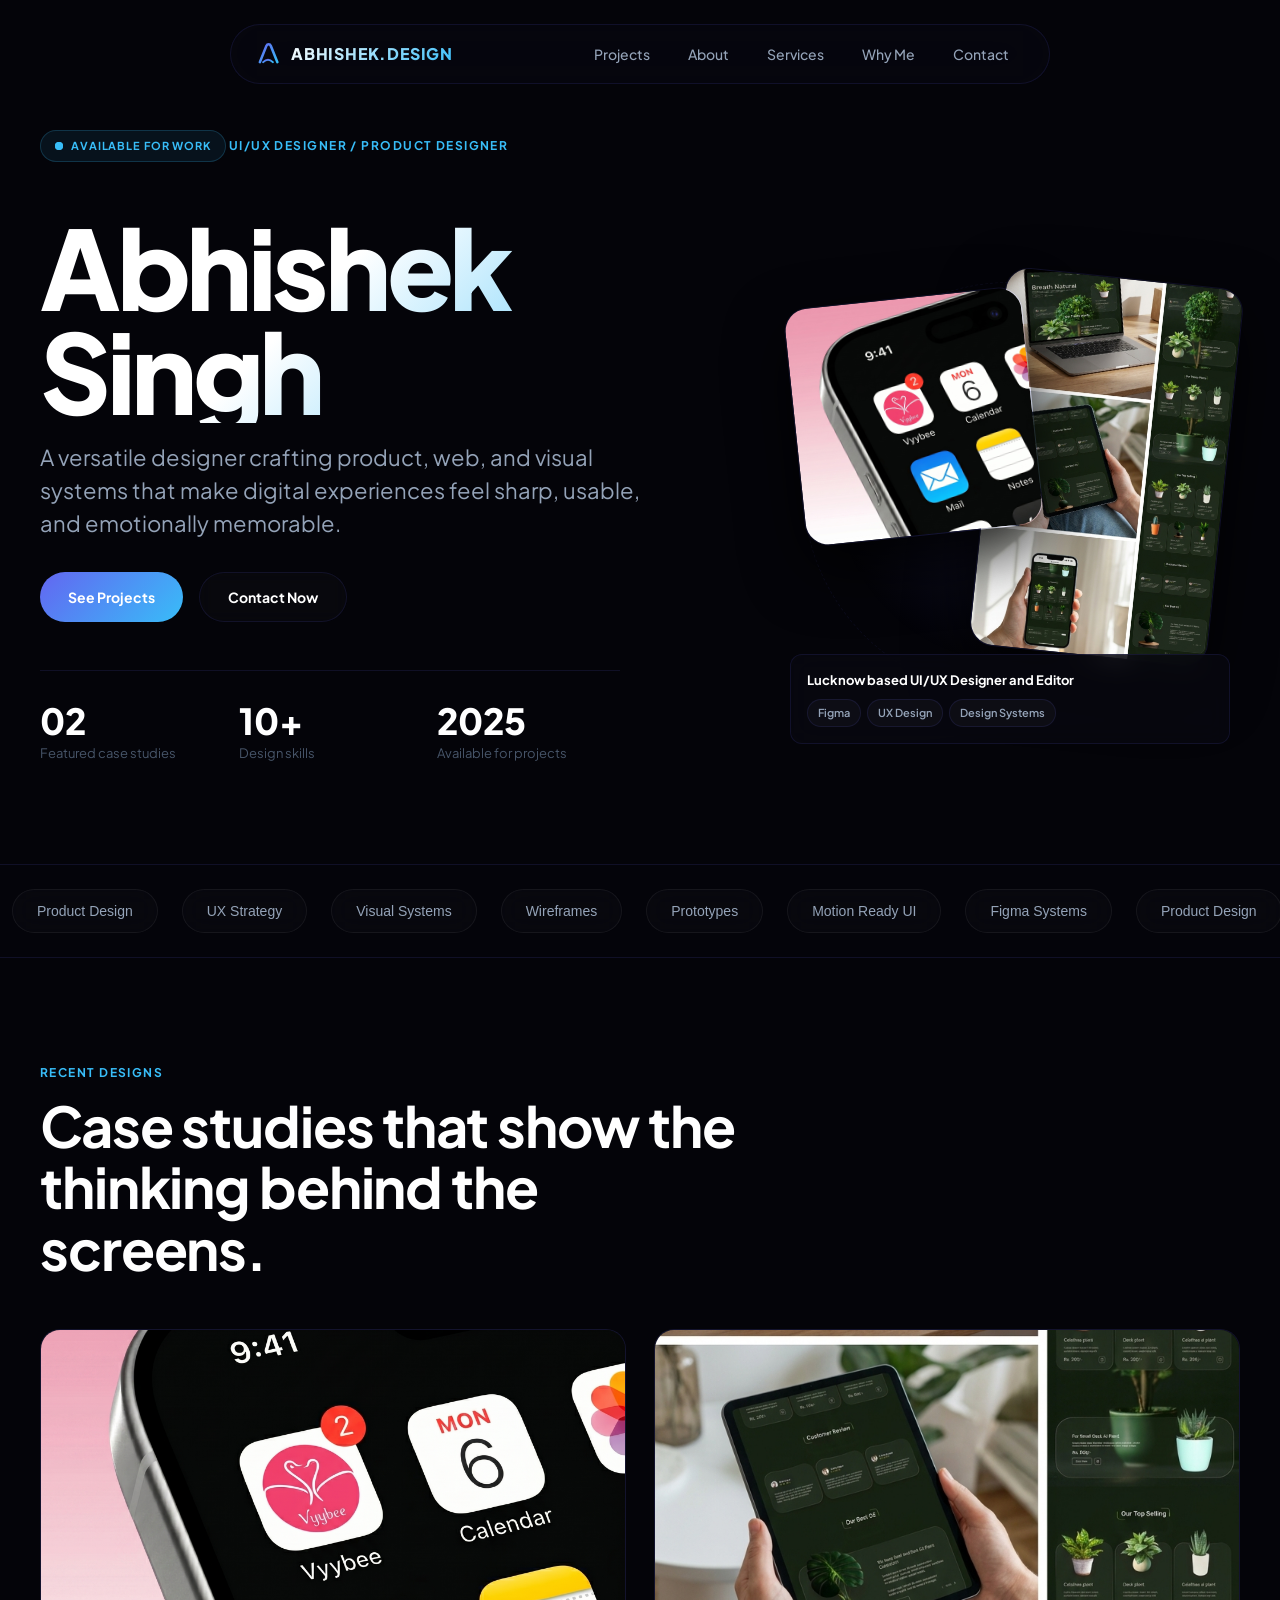
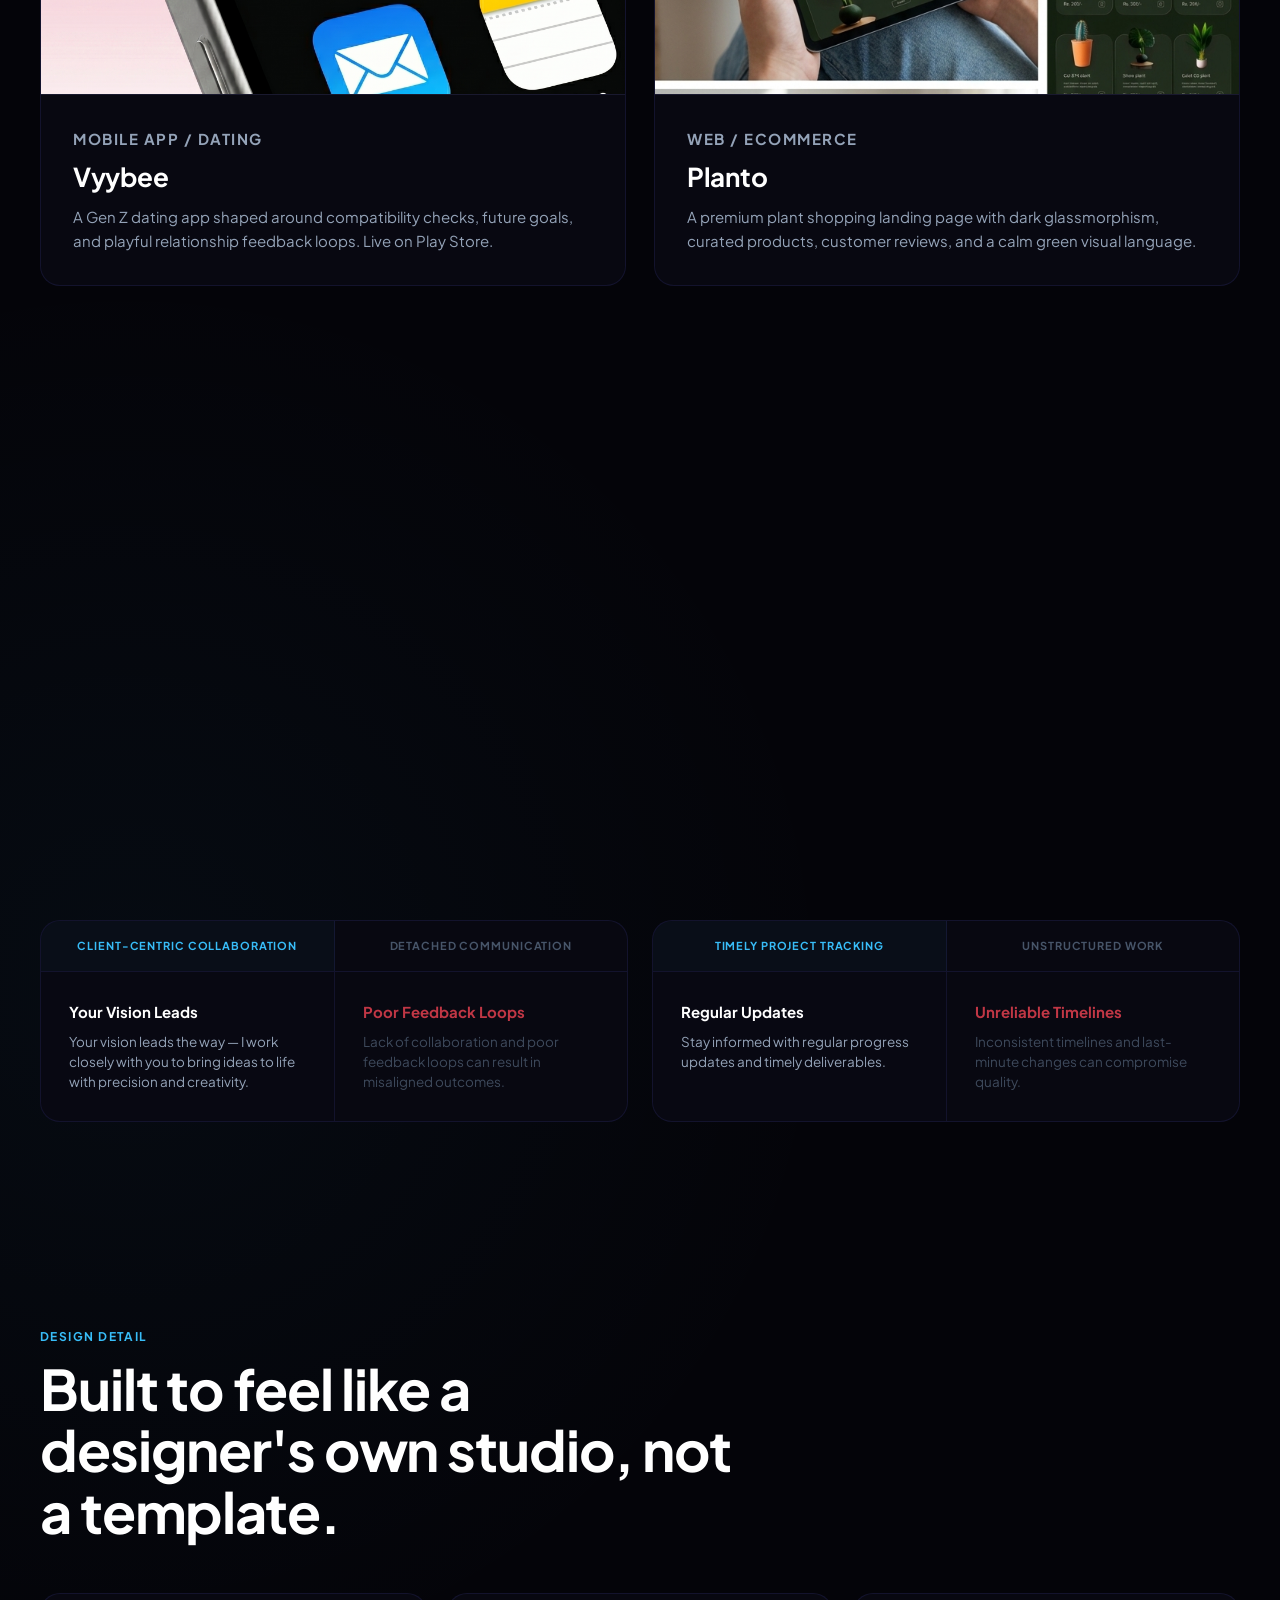
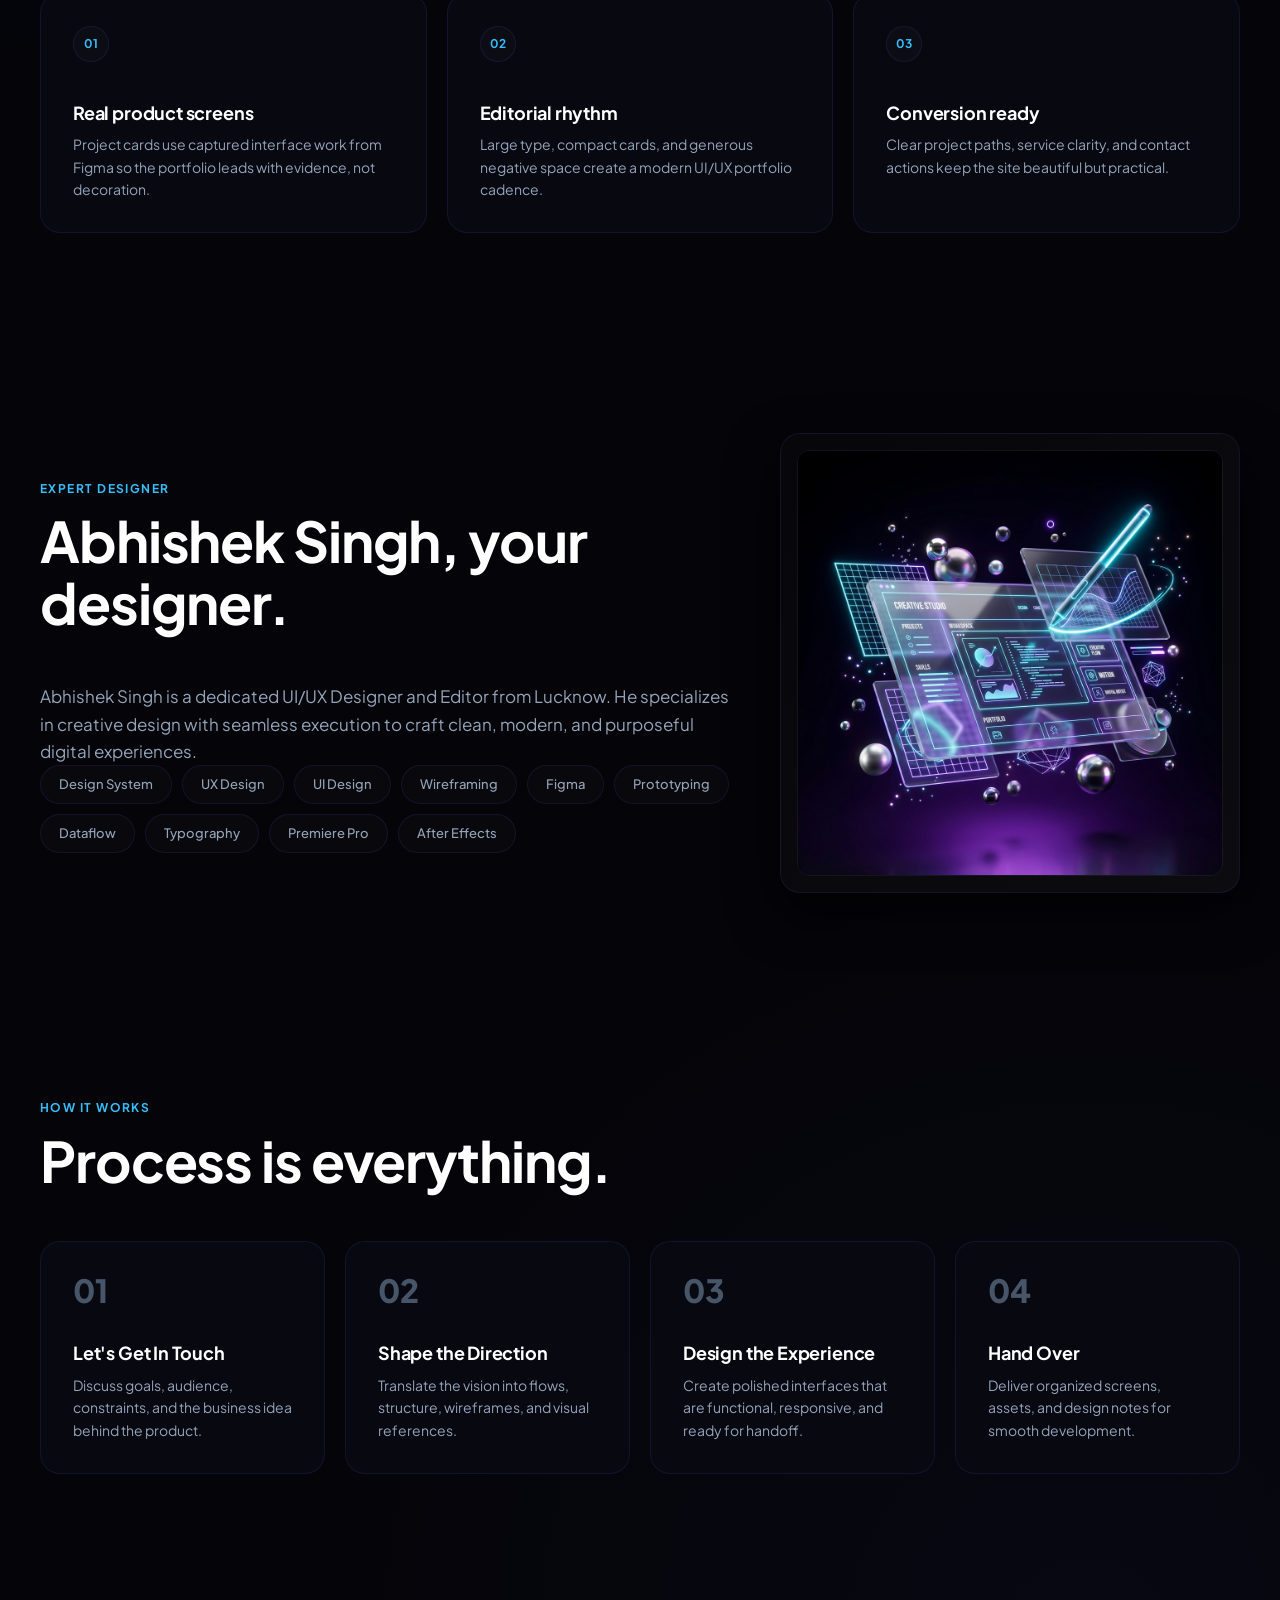
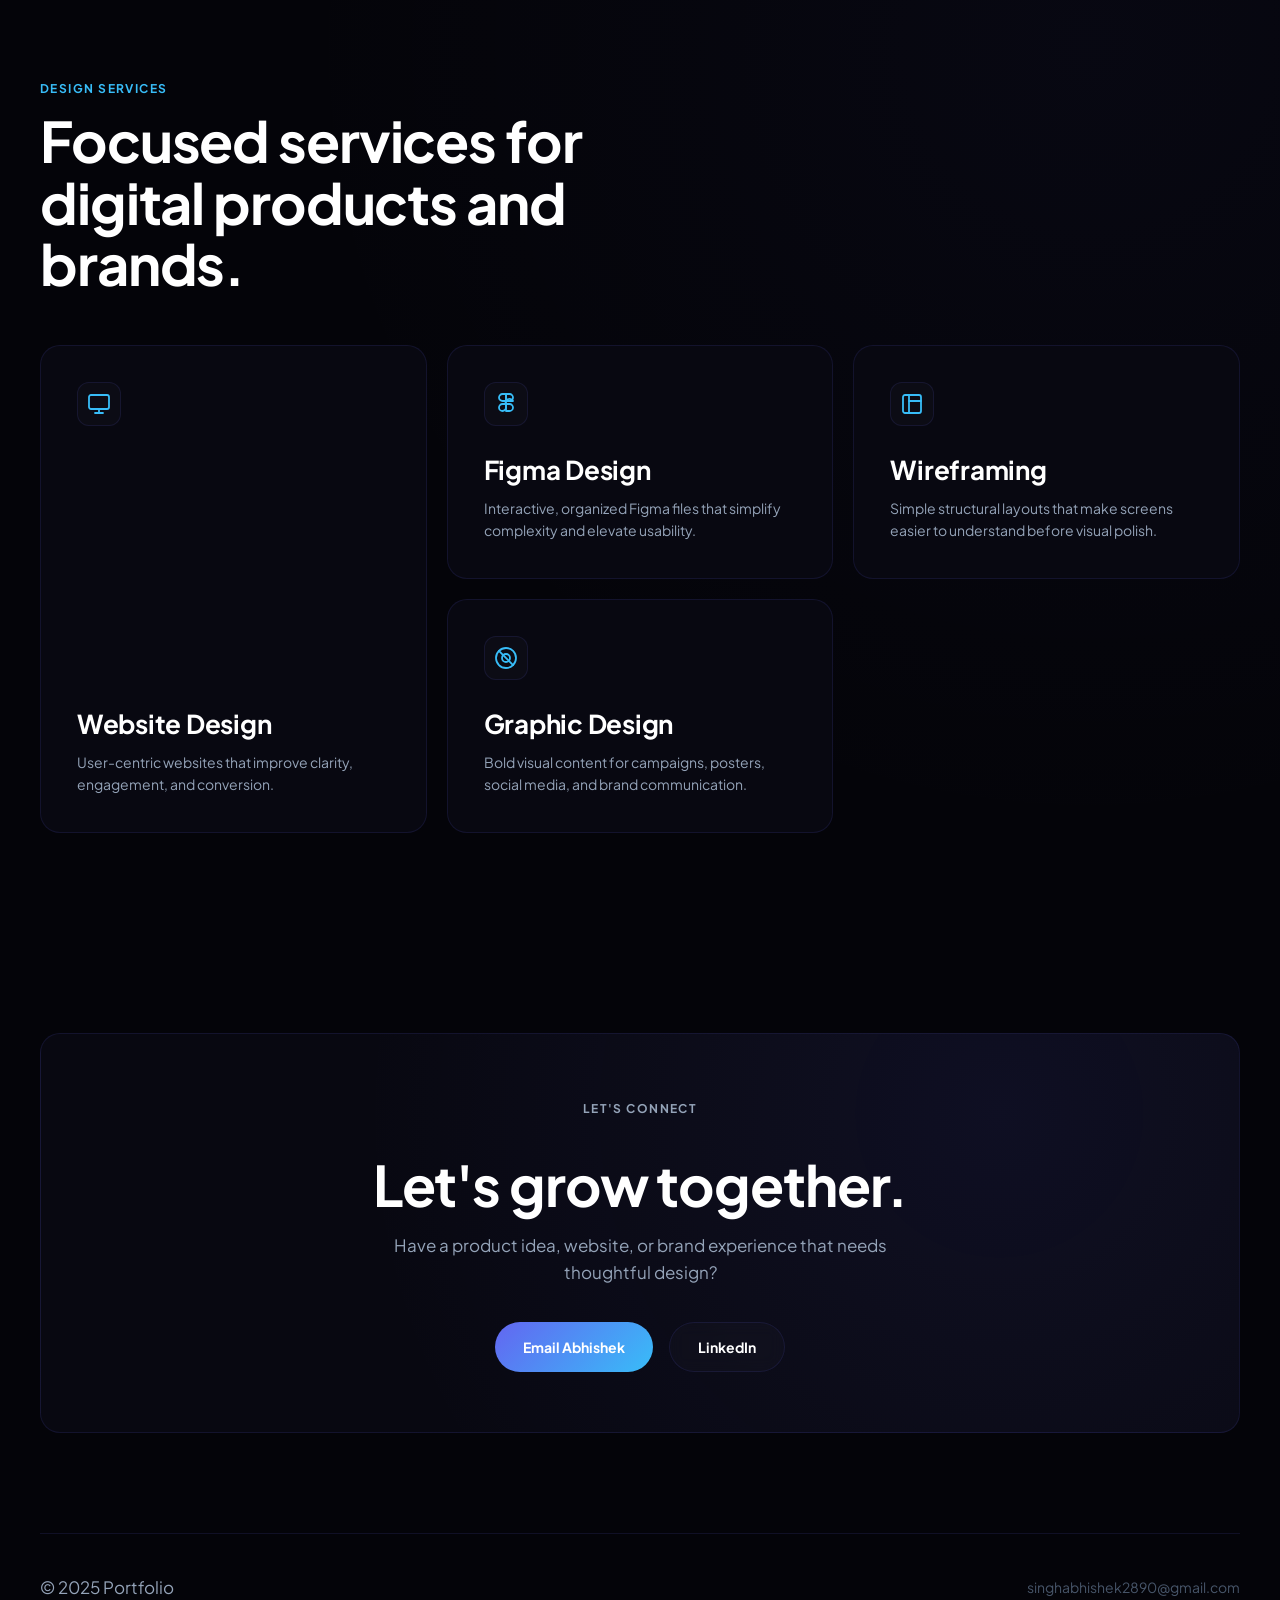
==== commit 4b83e699: "Overhaul design system: apply violet/cyan theme, custom SVG logo, solid cursor follower dot, seamles" ====
--- a/index.html
+++ b/index.html
@@ -17,11 +17,26 @@
     <link rel="stylesheet" href="styles.css">
   </head>
   <body>
+    <!-- Sharp white follower dot trailing the cursor -->
+    <div class="mouse-follower" aria-hidden="true"></div>
+
     <!-- Floating pill header -->
     <header class="site-header">
       <a class="brand" href="#home" aria-label="Abhishek Singh portfolio home">
-        <span class="brand-mark">AS</span>
-        <span>Portfolio</span>
+        <span class="brand-logo">
+          <svg width="26" height="26" viewBox="0 0 32 32" fill="none" xmlns="http://www.w3.org/2000/svg">
+            <defs>
+              <linearGradient id="logo-grad" x1="0%" y1="0%" x2="100%" y2="100%">
+                <stop offset="0%" stop-color="#6366f1" />
+                <stop offset="100%" stop-color="#38bdf8" />
+              </linearGradient>
+            </defs>
+            <path d="M6 26L14 6C14.5 4.8 15.5 4 16.8 4C18 4 19 4.8 19.5 6L27.5 26" stroke="url(#logo-grad)" stroke-width="3.2" stroke-linecap="round" stroke-linejoin="round"/>
+            <path d="M11 18H22.5" stroke="url(#logo-grad)" stroke-width="3.2" stroke-linecap="round"/>
+            <path d="M10 26C10 26 13 23 16 23C19 23 22 26 22 26" stroke="url(#logo-grad)" stroke-width="2.5" stroke-linecap="round"/>
+          </svg>
+        </span>
+        <span class="brand-text">Abhishek.Design</span>
       </a>
       <button class="nav-toggle" type="button" aria-label="Open navigation" aria-expanded="false">
         <span></span>
@@ -39,6 +54,16 @@
     <main id="home">
       <!-- Hero Section -->
       <section class="hero section-pad">
+        <!-- Background animated shooting stars -->
+        <div class="shooting-stars-container" aria-hidden="true">
+          <div class="star"></div>
+          <div class="star"></div>
+          <div class="star"></div>
+          <div class="star"></div>
+          <div class="star"></div>
+          <div class="star"></div>
+        </div>
+
         <div class="hero-bg" aria-hidden="true"></div>
         <div class="hero-content">
           <!-- Availability Badge -->
@@ -47,7 +72,7 @@
             <span>Available for work</span>
           </div>
           
-          <p class="eyebrow reveal">UI/UX Designer / Product Storyteller</p>
+          <p class="eyebrow reveal">UI/UX Designer / Product Designer</p>
           
           <div class="hero-grid">
             <div class="reveal">
@@ -66,8 +91,9 @@
             
             <aside class="hero-feature reveal" aria-label="Featured design preview">
               <div class="feature-orbit" aria-hidden="true"></div>
-              <img class="hero-phone one" src="assets/vyybee-vibe-score.png" alt="Vyybee vibe score screen">
-              <img class="hero-phone two" src="assets/planto-preview.png" alt="Planto landing page preview">
+              <!-- Pedestal preview of Vyybee dating app mockup -->
+              <img class="hero-phone one" src="assets/vyybee-pedestal.jpeg" alt="Vyybee dating app screen mockup">
+              <img class="hero-phone two" src="assets/planto-mockup-1.jpeg" alt="Planto landing page desktop design mockup">
               <div class="status-panel">
                 <strong>Lucknow based UI/UX Designer and Editor</strong>
                 <div class="mini-tags">
@@ -81,48 +107,26 @@
         </div>
       </section>
 
-      <!-- Infinite scrolling text ticker -->
+      <!-- Seamless scrolling ticker with glassmorphism chips -->
       <section class="ticker-text-marquee" aria-label="Design capabilities">
         <div class="ticker-text-container">
           <div class="ticker-text-track">
-            <div class="ticker-text-slide">
-              <span>Product Design</span><span>•</span>
-              <span>UX Strategy</span><span>•</span>
-              <span>Visual Systems</span><span>•</span>
-              <span>Wireframes</span><span>•</span>
-              <span>Prototypes</span><span>•</span>
-              <span>Motion Ready UI</span><span>•</span>
-            </div>
-            <div class="ticker-text-slide" aria-hidden="true">
-              <span>Product Design</span><span>•</span>
-              <span>UX Strategy</span><span>•</span>
-              <span>Visual Systems</span><span>•</span>
-              <span>Wireframes</span><span>•</span>
-              <span>Prototypes</span><span>•</span>
-              <span>Motion Ready UI</span><span>•</span>
-            </div>
-          </div>
-        </div>
-      </section>
-
-      <!-- Infinite horizontal moving screens marquee -->
-      <section class="marquee-section reveal" aria-label="Moving screens showcase">
-        <div class="marquee-container">
-          <div class="marquee-track">
-            <div class="marquee-slide">
-              <img src="assets/framer-marquee-1.png" alt="Framer Project Screenshot 1">
-              <img src="assets/vyybee-journey-score.png" alt="Vyybee dating app screen">
-              <img src="assets/framer-marquee-2.png" alt="Framer Project Screenshot 2">
-              <img src="assets/planto-preview.png" alt="Planto e-commerce screen">
-              <img src="assets/vyybee-vibe-score.png" alt="Vyybee vibe score screen">
-            </div>
-            <div class="marquee-slide" aria-hidden="true">
-              <img src="assets/framer-marquee-1.png" alt="Framer Project Screenshot 1">
-              <img src="assets/vyybee-journey-score.png" alt="Vyybee dating app screen">
-              <img src="assets/framer-marquee-2.png" alt="Framer Project Screenshot 2">
-              <img src="assets/planto-preview.png" alt="Planto e-commerce screen">
-              <img src="assets/vyybee-vibe-score.png" alt="Vyybee vibe score screen">
-            </div>
+            <span class="ticker-chip">Product Design</span>
+            <span class="ticker-chip">UX Strategy</span>
+            <span class="ticker-chip">Visual Systems</span>
+            <span class="ticker-chip">Wireframes</span>
+            <span class="ticker-chip">Prototypes</span>
+            <span class="ticker-chip">Motion Ready UI</span>
+            <span class="ticker-chip">Figma Systems</span>
+            
+            <!-- Duplicate for seamless scroll -->
+            <span class="ticker-chip">Product Design</span>
+            <span class="ticker-chip">UX Strategy</span>
+            <span class="ticker-chip">Visual Systems</span>
+            <span class="ticker-chip">Wireframes</span>
+            <span class="ticker-chip">Prototypes</span>
+            <span class="ticker-chip">Motion Ready UI</span>
+            <span class="ticker-chip">Figma Systems</span>
           </div>
         </div>
       </section>
@@ -136,7 +140,7 @@
         <div class="project-grid">
           <a class="project-card reveal" href="projects/vyybee.html" aria-label="Open Vyybee case study">
             <div class="project-image-wrapper">
-              <img src="assets/vyybee-journey-score.png" alt="Vyybee Figma screens showing compatibility, journey, and vibe score">
+              <img src="assets/vyybee-pedestal.jpeg" alt="Vyybee dating app preview card mockup">
               <div class="project-overlay">
                 <span class="project-cta">View Case Study <svg width="14" height="14" viewBox="0 0 24 24" fill="none" stroke="currentColor" stroke-width="2.5"><line x1="5" y1="12" x2="19" y2="12"></line><polyline points="12 5 19 12 12 19"></polyline></svg></span>
               </div>
@@ -144,12 +148,12 @@
             <div class="project-info">
               <p class="project-type">Mobile app / Dating</p>
               <h3>Vyybee</h3>
-              <p>A Gen Z dating app shaped around compatibility checks, post-chat journeys, vibe scores, and playful relationship feedback loops.</p>
+              <p>A Gen Z dating app shaped around compatibility checks, future goals, and playful relationship feedback loops. Live on Play Store.</p>
             </div>
           </a>
           <a class="project-card reveal" href="projects/planto.html" aria-label="Open Planto case study">
             <div class="project-image-wrapper">
-              <img src="assets/planto-preview.png" alt="Planto ecommerce landing page preview">
+              <img src="assets/planto-mockup-1.jpeg" alt="Planto ecommerce landing page design preview card">
               <div class="project-overlay">
                 <span class="project-cta">View Case Study <svg width="14" height="14" viewBox="0 0 24 24" fill="none" stroke="currentColor" stroke-width="2.5"><line x1="5" y1="12" x2="19" y2="12"></line><polyline points="12 5 19 12 12 19"></polyline></svg></span>
               </div>
@@ -262,14 +266,14 @@
         </div>
       </section>
 
-      <!-- About Section -->
+      <!-- About Section with AI artwork -->
       <section id="about" class="section-pad split-section">
-        <div class="section-heading reveal">
-          <p class="eyebrow">Expert Designer</p>
-          <h2>Abhishek Singh, your designer.</h2>
-        </div>
-        <div class="about-copy reveal">
-          <p>Abhishek Singh is a dedicated UI/UX Designer and Editor from Lucknow. He specializes in creative design with seamless execution to craft clean, modern, and purposeful digital experiences.</p>
+        <div class="about-text-column reveal">
+          <div class="section-heading">
+            <p class="eyebrow">Expert Designer</p>
+            <h2>Abhishek Singh, your designer.</h2>
+          </div>
+          <p class="about-bio">Abhishek Singh is a dedicated UI/UX Designer and Editor from Lucknow. He specializes in creative design with seamless execution to craft clean, modern, and purposeful digital experiences.</p>
           <div class="skill-cloud" aria-label="Skills">
             <span>Design System</span>
             <span>UX Design</span>
@@ -283,6 +287,11 @@
             <span>After Effects</span>
           </div>
         </div>
+        <div class="about-image-column reveal">
+          <div class="about-artwork-frame">
+            <img src="assets/creative-studio.png" alt="Creative design workspace 3D illustration">
+          </div>
+        </div>
       </section>
 
       <!-- Process Section -->
--- a/styles.css
+++ b/styles.css
@@ -1,16 +1,18 @@
 :root {
   color-scheme: dark;
-  --bg: #000000;
-  --bg-card: #0a0a0b;
-  --bg-card-hover: #111113;
-  --border: rgba(255, 255, 255, 0.07);
-  --border-hover: rgba(255, 255, 255, 0.15);
+  --bg: #040409;
+  --bg-card: #080811;
+  --bg-card-hover: #0f0f1c;
+  --border: rgba(99, 102, 241, 0.12);
+  --border-hover: rgba(56, 189, 248, 0.3);
   --text-primary: #ffffff;
-  --text-secondary: #8e8e93;
-  --text-muted: #636366;
-  --gold: #FFD700;
-  --gold-hover: #ffdf33;
-  --gold-glow: rgba(255, 215, 0, 0.15);
+  --text-secondary: #94a3b8;
+  --text-muted: #475569;
+  --accent-violet: #6366f1;
+  --accent-cyan: #38bdf8;
+  --accent-gradient: linear-gradient(135deg, #818cf8 0%, #6366f1 50%, #38bdf8 100%);
+  --glow-violet: rgba(99, 102, 241, 0.15);
+  --glow-cyan: rgba(56, 189, 248, 0.15);
   --radius-lg: 20px;
   --radius-md: 12px;
   --radius-sm: 8px;
@@ -33,15 +35,16 @@
 body {
   background-color: var(--bg);
   background-image: 
-    radial-gradient(circle at 50% -20%, rgba(255, 215, 0, 0.07), transparent 70rem),
-    radial-gradient(circle at 10% 40%, rgba(124, 92, 255, 0.03), transparent 45rem),
-    radial-gradient(circle at 85% 75%, rgba(0, 153, 255, 0.03), transparent 50rem);
+    radial-gradient(circle at 50% -20%, rgba(99, 102, 241, 0.13), transparent 75rem),
+    radial-gradient(circle at 10% 40%, rgba(56, 189, 248, 0.04), transparent 45rem),
+    radial-gradient(circle at 85% 75%, rgba(99, 102, 241, 0.04), transparent 50rem);
   background-repeat: no-repeat;
   color: var(--text-primary);
   font-family: "Plus Jakarta Sans", "Inter", -apple-system, sans-serif;
   -webkit-font-smoothing: antialiased;
   -moz-osx-font-smoothing: grayscale;
   line-height: 1.6;
+  overflow-x: hidden;
 }
 
 body.nav-open {
@@ -110,7 +113,7 @@
   font-weight: 700;
   text-transform: uppercase;
   letter-spacing: 0.12em;
-  color: var(--gold);
+  color: var(--accent-cyan);
   margin-bottom: 12px;
 }
 
@@ -122,7 +125,7 @@
   transform: translateX(-50%);
   width: min(calc(100% - 32px), 820px);
   height: 60px;
-  background: rgba(10, 10, 11, 0.75);
+  background: rgba(8, 8, 16, 0.7);
   backdrop-filter: blur(24px);
   -webkit-backdrop-filter: blur(24px);
   border: 1px solid var(--border);
@@ -136,8 +139,8 @@
 }
 
 .site-header:hover {
-  border-color: rgba(255, 255, 255, 0.12);
-  box-shadow: 0 10px 30px rgba(0, 0, 0, 0.5);
+  border-color: rgba(99, 102, 241, 0.25);
+  box-shadow: 0 10px 30px rgba(0, 0, 0, 0.6);
 }
 
 .brand {
@@ -150,16 +153,15 @@
   letter-spacing: 0.05em;
 }
 
-.brand-mark {
+.brand-logo {
   display: grid;
   place-items: center;
-  width: 32px;
-  height: 32px;
-  border-radius: 50%;
-  background: linear-gradient(135deg, var(--gold), #ff8c00);
-  color: #000;
-  font-size: 11px;
-  font-weight: 900;
+}
+
+.brand-text {
+  background: linear-gradient(135deg, #ffffff 0%, var(--accent-cyan) 100%);
+  -webkit-background-clip: text;
+  -webkit-text-fill-color: transparent;
 }
 
 .site-nav {
@@ -202,13 +204,28 @@
   transition: transform 0.3s, opacity 0.3s;
 }
 
+/* Mouse Follower Glow Dot */
+.mouse-follower {
+  position: fixed;
+  width: 6px;
+  height: 6px;
+  background: #ffffff;
+  border-radius: 50%;
+  pointer-events: none;
+  z-index: 9999;
+  opacity: 0;
+  transform: translate(-50%, -50%);
+  box-shadow: 0 0 10px 2px rgba(255, 255, 255, 0.6);
+  transition: left 0.08s ease-out, top 0.08s ease-out, opacity 0.3s ease;
+}
+
 /* Pulsing availability badge */
 .availability-badge {
   display: inline-flex;
   align-items: center;
   gap: 8px;
-  background: rgba(46, 213, 115, 0.08);
-  border: 1px solid rgba(46, 213, 115, 0.18);
+  background: rgba(56, 189, 248, 0.08);
+  border: 1px solid rgba(56, 189, 248, 0.2);
   border-radius: 999px;
   padding: 6px 14px;
   margin-bottom: 28px;
@@ -219,13 +236,13 @@
   font-weight: 700;
   text-transform: uppercase;
   letter-spacing: 0.08em;
-  color: #2ed573;
+  color: var(--accent-cyan);
 }
 
 .status-dot {
   width: 8px;
   height: 8px;
-  background: #2ed573;
+  background: var(--accent-cyan);
   border-radius: 50%;
   position: relative;
 }
@@ -237,7 +254,7 @@
   height: 100%;
   top: 0;
   left: 0;
-  background: #2ed573;
+  background: var(--accent-cyan);
   border-radius: 50%;
   animation: pulse 2s ease-in-out infinite;
 }
@@ -256,6 +273,62 @@
   padding-top: 130px;
 }
 
+/* Shooting Stars Background */
+.shooting-stars-container {
+  position: absolute;
+  inset: 0;
+  overflow: hidden;
+  pointer-events: none;
+  z-index: 0;
+}
+
+.star {
+  position: absolute;
+  top: -50px;
+  right: 0;
+  width: 2px;
+  height: 2px;
+  background: #fff;
+  border-radius: 50%;
+  opacity: 0;
+  animation: shootingStar 4.5s ease-in-out infinite;
+}
+
+.star::before {
+  content: '';
+  position: absolute;
+  top: 50%;
+  transform: translateY(-50%);
+  width: 100px;
+  height: 1px;
+  background: linear-gradient(90deg, #fff, transparent);
+}
+
+.star:nth-child(1) { right: 10%; top: 5%; animation-delay: 0s; animation-duration: 4.5s; }
+.star:nth-child(2) { right: 30%; top: 15%; animation-delay: 1.5s; animation-duration: 3.5s; }
+.star:nth-child(3) { right: 55%; top: 2%; animation-delay: 0.8s; animation-duration: 5.5s; }
+.star:nth-child(4) { right: 75%; top: 25%; animation-delay: 2.2s; animation-duration: 4s; }
+.star:nth-child(5) { right: 20%; top: 40%; animation-delay: 3s; animation-duration: 3.8s; }
+.star:nth-child(6) { right: 65%; top: 10%; animation-delay: 1.2s; animation-duration: 4.8s; }
+
+@keyframes shootingStar {
+  0% {
+    transform: translate(0, 0) rotate(-45deg);
+    opacity: 0;
+  }
+  8% {
+    opacity: 1;
+  }
+  28% {
+    transform: translate(-500px, 500px) rotate(-45deg);
+    opacity: 0;
+  }
+  100% {
+    transform: translate(-500px, 500px) rotate(-45deg);
+    opacity: 0;
+  }
+}
+
 .hero-content {
   width: 100%;
 }
@@ -266,6 +339,13 @@
   gap: 50px;
   align-items: center;
   margin-top: 24px;
+}
+
+/* Gradient heading highlight */
+h1 {
+  background: linear-gradient(135deg, #ffffff 40%, var(--accent-cyan) 100%);
+  -webkit-background-clip: text;
+  -webkit-text-fill-color: transparent;
 }
 
 .hero-copy {
@@ -297,20 +377,18 @@
 }
 
 .button.primary {
-  background: var(--gold);
-  color: #000;
-  border: 1px solid var(--gold);
+  background: linear-gradient(135deg, var(--accent-violet) 0%, var(--accent-cyan) 100%);
+  color: #ffffff;
+  border: none;
 }
 
 .button.primary:hover {
-  background: var(--gold-hover);
-  border-color: var(--gold-hover);
   transform: translateY(-2px);
-  box-shadow: 0 8px 20px var(--gold-glow);
+  box-shadow: 0 8px 24px var(--glow-violet);
 }
 
 .button.ghost {
-  background: rgba(255, 255, 255, 0.03);
+  background: rgba(255, 255, 255, 0.02);
   color: var(--text-primary);
   border: 1px solid var(--border);
   backdrop-filter: blur(8px);
@@ -318,7 +396,7 @@
 
 .button.ghost:hover {
   background: rgba(255, 255, 255, 0.08);
-  border-color: rgba(255, 255, 255, 0.2);
+  border-color: var(--border-hover);
   transform: translateY(-2px);
 }
 
@@ -363,8 +441,8 @@
   width: 90%;
   aspect-ratio: 1;
   border-radius: 50%;
-  border: 1px dashed rgba(255, 255, 255, 0.06);
-  background: radial-gradient(circle at center, rgba(255, 215, 0, 0.03) 0%, transparent 60%);
+  border: 1px dashed rgba(99, 102, 241, 0.08);
+  background: radial-gradient(circle at center, var(--glow-violet) 0%, transparent 60%);
   animation: rotateOrbit 120s linear infinite;
 }
 
@@ -375,24 +453,24 @@
 
 .hero-phone {
   position: absolute;
-  width: 50%;
+  width: 52%;
   max-height: 380px;
   object-fit: cover;
   border-radius: 24px;
-  border: 1px solid rgba(255, 255, 255, 0.12);
+  border: 1px solid var(--border);
   box-shadow: 0 25px 60px rgba(0, 0, 0, 0.8);
   transition: var(--transition-spring);
 }
 
 .hero-phone.one {
-  left: 5%;
-  top: 15%;
+  left: 3%;
+  top: 10%;
   transform: rotate(-6deg);
   z-index: 2;
 }
 
 .hero-phone.two {
-  right: 5%;
+  right: 3%;
   bottom: 15%;
   transform: rotate(6deg);
   z-index: 1;
@@ -408,9 +486,9 @@
 
 .hero-feature .status-panel {
   position: absolute;
-  bottom: 0;
+  bottom: -15px;
   width: calc(100% - 20px);
-  background: rgba(10, 10, 11, 0.7);
+  background: rgba(8, 8, 17, 0.75);
   backdrop-filter: blur(12px);
   border: 1px solid var(--border);
   border-radius: var(--radius-md);
@@ -436,20 +514,20 @@
   font-size: 11px;
   font-weight: 600;
   color: var(--text-secondary);
-  background: rgba(255, 255, 255, 0.04);
+  background: rgba(255, 255, 255, 0.03);
   border: 1px solid var(--border);
   padding: 4px 10px;
   border-radius: 999px;
 }
 
-/* Infinite text ticker */
+/* Infinite text ticker with glassmorphism chips */
 .ticker-text-marquee {
   width: 100%;
   overflow: hidden;
   border-top: 1px solid var(--border);
   border-bottom: 1px solid var(--border);
   padding: 24px 0;
-  background: rgba(255, 255, 255, 0.005);
+  background: rgba(99, 102, 241, 0.005);
 }
 
 .ticker-text-container {
@@ -458,79 +536,29 @@
 }
 
 .ticker-text-track {
-  display: flex;
-  gap: 40px;
-  animation: tickerText 28s linear infinite;
-}
-
-.ticker-text-slide {
-  display: flex;
-  gap: 40px;
-  align-items: center;
+  display: inline-flex;
+  animation: scrollMarquee 25s linear infinite;
+  width: max-content;
+}
+
+.ticker-chip {
+  display: inline-flex;
+  align-items: center;
+  background: rgba(255, 255, 255, 0.02);
+  border: 1px solid rgba(255, 255, 255, 0.06);
+  padding: 10px 24px;
+  border-radius: 999px;
+  font-family: "Satoshi", sans-serif;
+  font-weight: 500;
+  font-size: 14px;
+  color: var(--text-secondary);
+  backdrop-filter: blur(12px);
+  -webkit-backdrop-filter: blur(12px);
+  margin: 0 12px;
   white-space: nowrap;
 }
 
-.ticker-text-slide span {
-  font-family: "Satoshi", sans-serif;
-  font-weight: 700;
-  font-size: 15px;
-  text-transform: uppercase;
-  color: var(--text-muted);
-  letter-spacing: 0.1em;
-}
-
-.ticker-text-slide span:nth-child(even) {
-  color: rgba(255, 215, 0, 0.3);
-}
-
-@keyframes tickerText {
-  0% { transform: translateX(0); }
-  100% { transform: translateX(-50%); }
-}
-
-/* Moving screens marquee */
-.marquee-section {
-  width: 100%;
-  overflow: hidden;
-  padding: 80px 0 60px;
-  position: relative;
-}
-
-.marquee-container {
-  width: 100%;
-  overflow: hidden;
-  display: flex;
-}
-
-.marquee-track {
-  display: flex;
-  gap: 28px;
-  animation: marqueeScreens 40s linear infinite;
-}
-
-.marquee-slide {
-  display: flex;
-  gap: 28px;
-}
-
-.marquee-slide img {
-  height: 300px;
-  width: auto;
-  object-fit: cover;
-  border-radius: var(--radius-lg);
-  border: 1px solid var(--border);
-  box-shadow: 0 15px 40px rgba(0, 0, 0, 0.6);
-  transition: var(--transition-spring);
-  cursor: pointer;
-}
-
-.marquee-slide img:hover {
-  transform: translateY(-8px) scale(1.02);
-  border-color: rgba(255, 215, 0, 0.3);
-  box-shadow: 0 25px 50px rgba(255, 215, 0, 0.08);
-}
-
-@keyframes marqueeScreens {
+@keyframes scrollMarquee {
   0% { transform: translateX(0); }
   100% { transform: translateX(-50%); }
 }
@@ -553,7 +581,7 @@
 
 .project-card:hover {
   transform: translateY(-6px);
-  border-color: rgba(255, 255, 255, 0.13);
+  border-color: var(--border-hover);
   box-shadow: 0 30px 80px rgba(0, 0, 0, 0.8);
 }
 
@@ -579,7 +607,7 @@
 .project-overlay {
   position: absolute;
   inset: 0;
-  background: rgba(0, 0, 0, 0.5);
+  background: rgba(0, 0, 0, 0.6);
   backdrop-filter: blur(6px);
   -webkit-backdrop-filter: blur(6px);
   display: flex;
@@ -595,8 +623,8 @@
 
 .project-cta {
   font-weight: 700;
-  color: #000;
-  background: var(--gold);
+  color: #ffffff;
+  background: linear-gradient(135deg, var(--accent-violet) 0%, var(--accent-cyan) 100%);
   padding: 12px 24px;
   border-radius: 999px;
   font-size: 13px;
@@ -622,7 +650,7 @@
   font-weight: 700;
   text-transform: uppercase;
   letter-spacing: 0.1em;
-  color: var(--gold);
+  color: var(--accent-cyan);
   margin-bottom: 10px;
 }
 
@@ -654,8 +682,8 @@
 }
 
 .benefit-card:hover {
-  border-color: rgba(255, 215, 0, 0.2);
-  box-shadow: 0 15px 40px rgba(0, 0, 0, 0.5);
+  border-color: rgba(56, 189, 248, 0.2);
+  box-shadow: 0 15px 40px rgba(0, 0, 0, 0.6);
 }
 
 .benefit-header {
@@ -674,8 +702,8 @@
 }
 
 .pro-tag {
-  color: var(--gold);
-  background: rgba(255, 215, 0, 0.03);
+  color: var(--accent-cyan);
+  background: rgba(56, 189, 248, 0.03);
   border-right: 1px solid var(--border);
 }
 
@@ -696,7 +724,7 @@
 
 .pro-side {
   border-right: 1px solid var(--border);
-  background: rgba(255, 215, 0, 0.005);
+  background: rgba(99, 102, 241, 0.005);
 }
 
 .pro-side h4 {
@@ -747,7 +775,7 @@
 
 .service-card:hover {
   transform: translateY(-4px);
-  border-color: rgba(255, 255, 255, 0.13);
+  border-color: var(--border-hover);
   box-shadow: 0 20px 40px rgba(0, 0, 0, 0.6);
 }
 
@@ -761,20 +789,20 @@
   width: 44px;
   height: 44px;
   border-radius: var(--radius-md);
-  background: rgba(255, 255, 255, 0.03);
+  background: rgba(255, 255, 255, 0.02);
   border: 1px solid var(--border);
   display: flex;
   align-items: center;
   justify-content: center;
-  color: var(--gold);
+  color: var(--accent-cyan);
   margin-bottom: 28px;
   transition: var(--transition-smooth);
 }
 
 .service-card:hover .service-icon {
-  background: var(--gold);
-  color: #000;
-  border-color: var(--gold);
+  background: linear-gradient(135deg, var(--accent-violet) 0%, var(--accent-cyan) 100%);
+  color: #ffffff;
+  border-color: var(--accent-cyan);
 }
 
 .service-card.tall-bento .service-icon {
@@ -810,7 +838,7 @@
 }
 
 .lab-card:hover {
-  border-color: rgba(255, 255, 255, 0.12);
+  border-color: var(--border-hover);
   transform: translateY(-3px);
 }
 
@@ -822,10 +850,10 @@
   height: 36px;
   border-radius: 50%;
   border: 1px solid var(--border);
-  background: rgba(255, 255, 255, 0.03);
+  background: rgba(255, 255, 255, 0.02);
   font-size: 12px;
   font-weight: 700;
-  color: var(--gold);
+  color: var(--accent-cyan);
   margin-bottom: 40px;
 }
 
@@ -842,18 +870,36 @@
 /* Split layout (About) */
 .split-section {
   display: grid;
-  grid-template-columns: 0.8fr 1.2fr;
+  grid-template-columns: 1.2fr 0.8fr;
   gap: 50px;
   align-items: center;
 }
 
-.about-copy p {
+.about-copy p.about-bio {
   font-size: 18px;
   line-height: 1.6;
   color: var(--text-primary);
   margin-bottom: 30px;
 }
 
+.about-artwork-frame {
+  width: 100%;
+  aspect-ratio: 1;
+  border-radius: var(--radius-lg);
+  border: 1px solid var(--border);
+  background: linear-gradient(135deg, rgba(255,255,255,0.01), rgba(255,255,255,0.03));
+  padding: 16px;
+  box-shadow: 0 20px 50px rgba(0, 0, 0, 0.6);
+}
+
+.about-artwork-frame img {
+  width: 100%;
+  height: 100%;
+  object-fit: cover;
+  border-radius: var(--radius-md);
+  border: 1px solid rgba(255, 255, 255, 0.05);
+}
+
 .skill-cloud {
   display: flex;
   flex-wrap: wrap;
@@ -864,7 +910,7 @@
   font-size: 13px;
   font-weight: 500;
   color: var(--text-secondary);
-  background: rgba(255, 255, 255, 0.03);
+  background: rgba(255, 255, 255, 0.02);
   border: 1px solid var(--border);
   padding: 8px 18px;
   border-radius: 999px;
@@ -873,7 +919,7 @@
 
 .skill-cloud span:hover {
   color: var(--text-primary);
-  border-color: rgba(255, 255, 255, 0.18);
+  border-color: rgba(56, 189, 248, 0.25);
   background: rgba(255, 255, 255, 0.05);
 }
 
@@ -895,7 +941,7 @@
 }
 
 .step-card:hover {
-  border-color: rgba(255, 255, 255, 0.13);
+  border-color: var(--border-hover);
   transform: translateY(-4px);
 }
 
@@ -909,7 +955,7 @@
 }
 
 .step-card:hover span {
-  color: var(--gold);
+  color: var(--accent-cyan);
 }
 
 .step-card h3 {
@@ -924,7 +970,7 @@
 
 /* Contact Panel */
 .contact-panel {
-  background: radial-gradient(circle at 80% 20%, rgba(255, 215, 0, 0.08) 0%, transparent 40rem), var(--bg-card);
+  background: radial-gradient(circle at 80% 20%, rgba(99, 102, 241, 0.08) 0%, transparent 40rem), var(--bg-card);
   border: 1px solid var(--border);
   border-radius: var(--radius-lg);
   padding: 60px 48px;
@@ -985,14 +1031,15 @@
 .case-hero {
   padding-top: 160px;
   text-align: center;
+  position: relative;
 }
 
 .case-kicker {
   font-size: 12px;
   font-weight: 700;
   text-transform: uppercase;
-  letter-spacing: 0.1em;
-  color: var(--gold);
+  letter-spacing: 0.12em;
+  color: var(--accent-cyan);
   margin-bottom: 16px;
 }
 
@@ -1006,30 +1053,31 @@
 
 .case-visual-grid {
   display: grid;
-  grid-template-columns: 1.1fr 0.9fr;
-  gap: 20px;
+  grid-template-columns: 1.15fr 0.85fr;
+  gap: 24px;
   margin-top: 50px;
+  align-items: center;
 }
 
 .case-visual {
   border-radius: var(--radius-lg);
   border: 1px solid var(--border);
-  box-shadow: 0 20px 60px rgba(0, 0, 0, 0.7);
+  box-shadow: 0 25px 60px rgba(0, 0, 0, 0.7);
   object-fit: cover;
   width: 100%;
 }
 
 .case-visual.tall {
-  max-height: 520px;
+  max-height: 540px;
 }
 
 .case-visual.wide {
-  max-height: 520px;
+  max-height: 540px;
 }
 
 .case-overview {
   display: grid;
-  grid-template-columns: 0.8fr 1.2fr;
+  grid-template-columns: 0.75fr 1.25fr;
   gap: 50px;
   align-items: flex-start;
 }
@@ -1042,7 +1090,7 @@
 .fact-grid > div {
   background: var(--bg-card);
   border: 1px solid var(--border);
-  padding: 20px;
+  padding: 20px 24px;
   border-radius: var(--radius-md);
 }
 
@@ -1051,7 +1099,7 @@
   font-size: 11px;
   font-weight: 700;
   text-transform: uppercase;
-  color: var(--gold);
+  color: var(--accent-cyan);
   margin-bottom: 6px;
   letter-spacing: 0.05em;
 }
@@ -1073,12 +1121,116 @@
   line-height: 1.7;
 }
 
+.case-copy h4 {
+  font-size: 15px;
+  font-weight: 700;
+  text-transform: uppercase;
+  letter-spacing: 0.05em;
+  color: var(--accent-cyan);
+  margin-top: 24px;
+  margin-bottom: 8px;
+}
+
+.playstore-btn-wrapper {
+  margin-top: 32px;
+}
+
+.button.playstore {
+  background: linear-gradient(135deg, var(--accent-violet) 0%, var(--accent-cyan) 100%);
+  color: #ffffff;
+  border: none;
+}
+
+.button.playstore:hover {
+  transform: translateY(-2px);
+  box-shadow: 0 8px 24px var(--glow-violet);
+}
+
 .insight-grid {
   display: grid;
   grid-template-columns: repeat(3, 1fr);
   gap: 20px;
 }
 
+/* CSS iPhone Device Mockup Casing */
+.phone-mockup {
+  position: relative;
+  width: 270px;
+  height: 560px;
+  background: #000000;
+  border: 10px solid #1a1a24;
+  border-radius: 40px;
+  box-shadow: 
+    0 20px 50px rgba(0, 0, 0, 0.8),
+    inset 0 0 0 2px rgba(255, 255, 255, 0.08);
+  overflow: hidden;
+  margin: 0 auto;
+}
+
+.phone-mockup::before {
+  content: '';
+  position: absolute;
+  top: 10px;
+  left: 50%;
+  transform: translateX(-50%);
+  width: 75px;
+  height: 18px;
+  background: #000;
+  border-radius: 9px;
+  z-index: 10;
+}
+
+.phone-screen-container {
+  width: 100%;
+  height: 100%;
+  overflow: hidden;
+}
+
+.phone-screen-container img {
+  width: 100%;
+  height: 100%;
+  object-fit: cover;
+}
+
+.features-mockup-grid {
+  display: grid;
+  grid-template-columns: repeat(3, 1fr);
+  gap: 28px;
+  margin-top: 48px;
+}
+
+.feature-mockup-card {
+  background: var(--bg-card);
+  border: 1px solid var(--border);
+  border-radius: var(--radius-lg);
+  padding: 32px 20px;
+  text-align: center;
+  transition: var(--transition-spring);
+}
+
+.feature-mockup-card:hover {
+  transform: translateY(-6px);
+  border-color: var(--border-hover);
+  box-shadow: 0 15px 40px rgba(0, 0, 0, 0.5);
+}
+
+.feature-mockup-card .phone-mockup {
+  margin-bottom: 24px;
+}
+
+.feature-mockup-card h4 {
+  font-size: 18px;
+  font-weight: 700;
+  color: var(--text-primary);
+  margin-bottom: 10px;
+}
+
+.feature-mockup-card p {
+  font-size: 13.5px;
+  color: var(--text-secondary);
+  line-height: 1.5;
+}
+
 .vyybee-gallery {
   display: grid;
   grid-template-columns: repeat(2, 1fr);
@@ -1096,7 +1248,7 @@
   border-radius: var(--radius-md);
   border: 1px solid var(--border);
   width: 100%;
-  height: 280px;
+  height: 320px;
   object-fit: cover;
 }
 
@@ -1105,7 +1257,7 @@
 }
 
 .gallery-panel.large img {
-  height: 616px;
+  height: 696px;
 }
 
 .gallery-panel figcaption {
@@ -1119,6 +1271,50 @@
   margin-top: 50px;
 }
 
+/* Planto mockups page visual showcase grid */
+.planto-mockups-grid {
+  display: grid;
+  grid-template-columns: repeat(3, 1fr);
+  gap: 24px;
+  margin-top: 48px;
+}
+
+.planto-mockup-card {
+  background: var(--bg-card);
+  border: 1px solid var(--border);
+  border-radius: var(--radius-lg);
+  padding: 18px;
+  transition: var(--transition-spring);
+  box-shadow: 0 15px 40px rgba(0, 0, 0, 0.6);
+}
+
+.planto-mockup-card:hover {
+  transform: translateY(-6px);
+  border-color: var(--border-hover);
+  box-shadow: 0 25px 60px rgba(0, 0, 0, 0.8);
+}
+
+.planto-mockup-card img {
+  width: 100%;
+  aspect-ratio: 16 / 11;
+  object-fit: cover;
+  border-radius: var(--radius-md);
+  border: 1px solid var(--border);
+}
+
+.planto-mockup-card h4 {
+  font-size: 16px;
+  font-weight: 700;
+  margin-top: 16px;
+  margin-bottom: 4px;
+  color: var(--text-primary);
+}
+
+.planto-mockup-card p {
+  font-size: 12.5px;
+  color: var(--text-secondary);
+}
+
 .planto-breakdown {
   display: grid;
   grid-template-columns: repeat(3, 1fr);
@@ -1135,7 +1331,8 @@
 .breakdown-card span {
   font-size: 36px;
   font-weight: 900;
-  color: var(--gold-glow);
+  color: var(--accent-cyan);
+  opacity: 0.35;
   display: block;
   margin-bottom: 24px;
 }
@@ -1161,20 +1358,12 @@
     display: flex;
   }
 
-  .nav-open .nav-toggle span:first-child {
-    transform: translateY(7px) rotate(45deg);
-  }
-
-  .nav-open .nav-toggle span:last-child {
-    transform: translateY(-7px) rotate(-45deg);
-  }
-
   .site-nav {
     position: fixed;
     top: 90px;
     left: 12px;
     right: 12px;
-    background: rgba(10, 10, 11, 0.96);
+    background: rgba(8, 8, 17, 0.96);
     backdrop-filter: blur(30px);
     -webkit-backdrop-filter: blur(30px);
     border: 1px solid var(--border);
@@ -1190,6 +1379,14 @@
     display: flex;
   }
 
+  .nav-open .nav-toggle span:first-child {
+    transform: translateY(7px) rotate(45deg);
+  }
+
+  .nav-open .nav-toggle span:last-child {
+    transform: translateY(-7px) rotate(-45deg);
+  }
+
   .site-nav a {
     width: 100%;
     text-align: center;
@@ -1205,7 +1402,7 @@
     min-height: 420px;
   }
 
-  .project-grid, .benefits-grid, .service-bento, .insight-grid, .vyybee-gallery, .planto-breakdown, .lab-grid, .steps {
+  .project-grid, .benefits-grid, .service-bento, .insight-grid, .vyybee-gallery, .planto-breakdown, .lab-grid, .steps, .features-mockup-grid, .planto-mockups-grid {
     grid-template-columns: 1fr;
   }
 
@@ -1226,6 +1423,10 @@
   .hero-metrics {
     margin-top: 36px;
   }
+  
+  .about-artwork-frame {
+    aspect-ratio: 1.5;
+  }
 }
 
 @media (max-width: 600px) {
@@ -1272,4 +1473,8 @@
     border-right: none;
     border-bottom: 1px solid var(--border);
   }
-}
+  
+  .about-artwork-frame {
+    aspect-ratio: 1.2;
+  }
+}
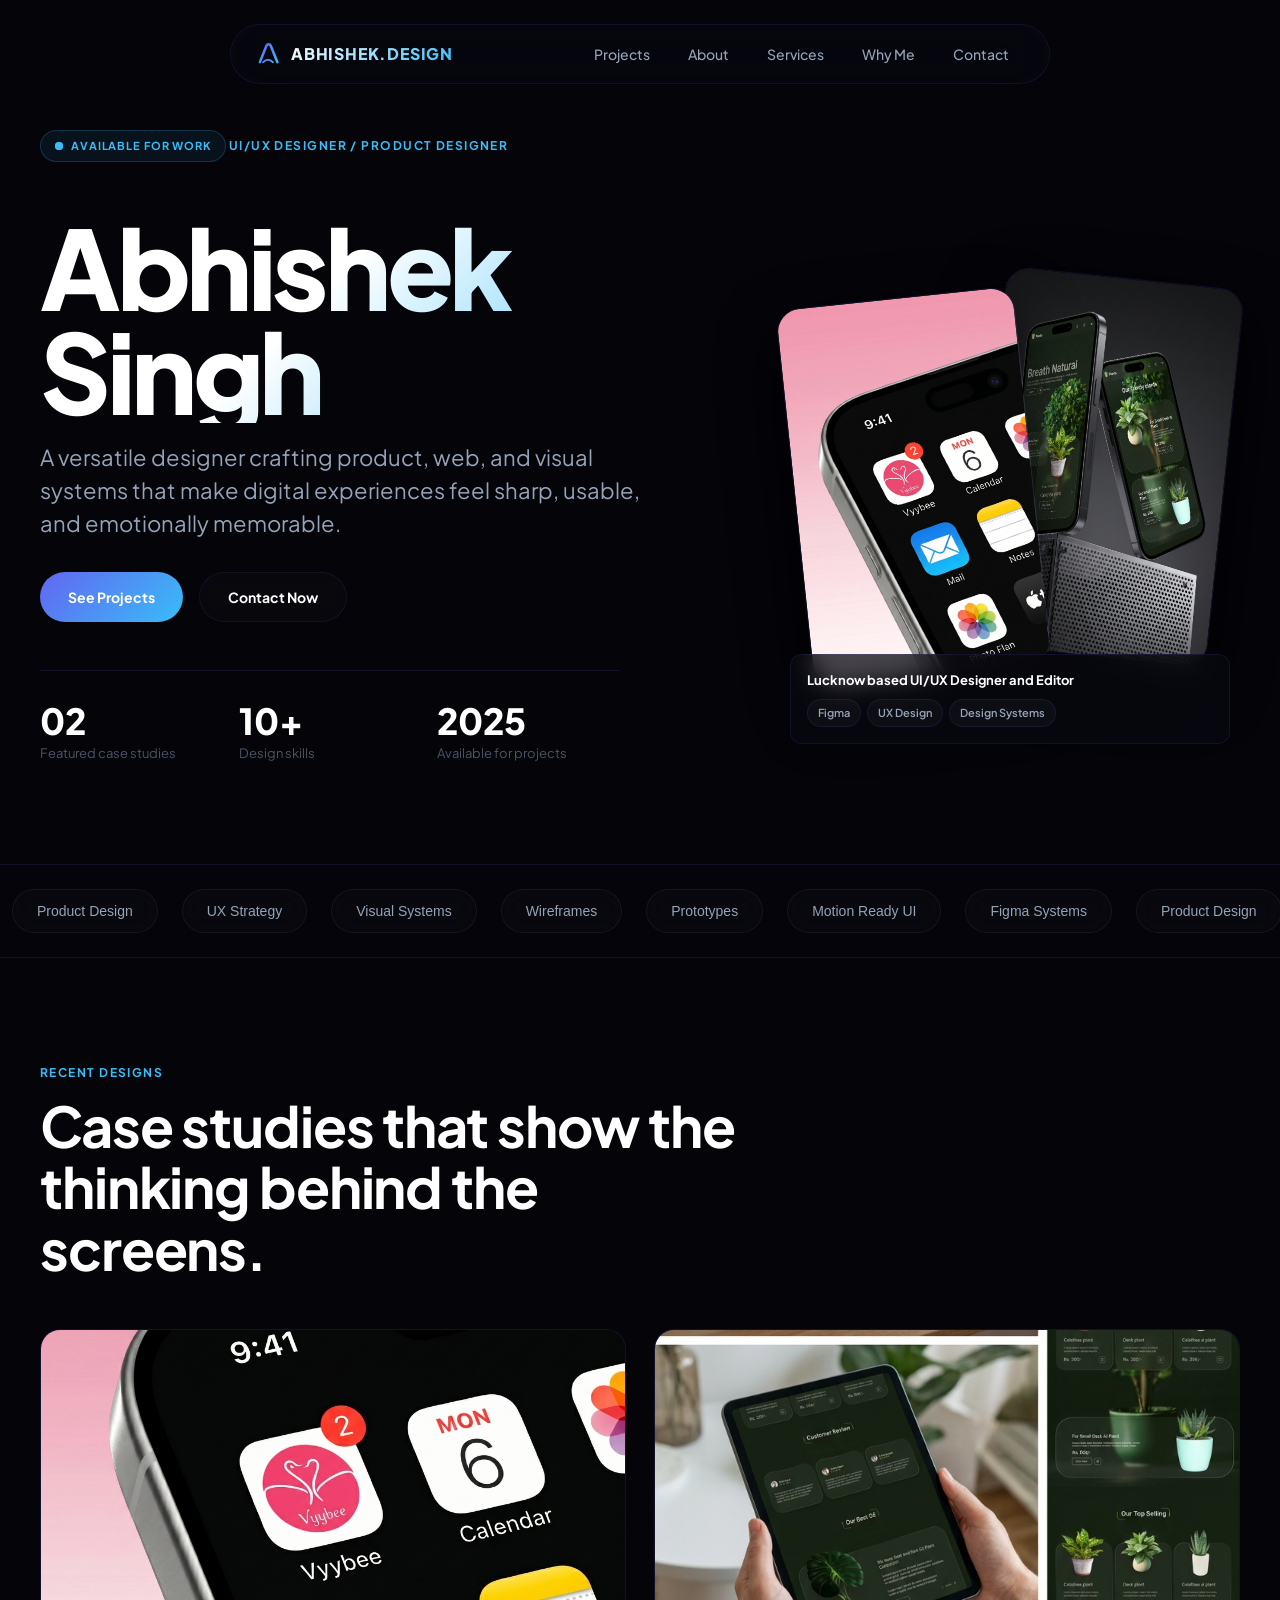
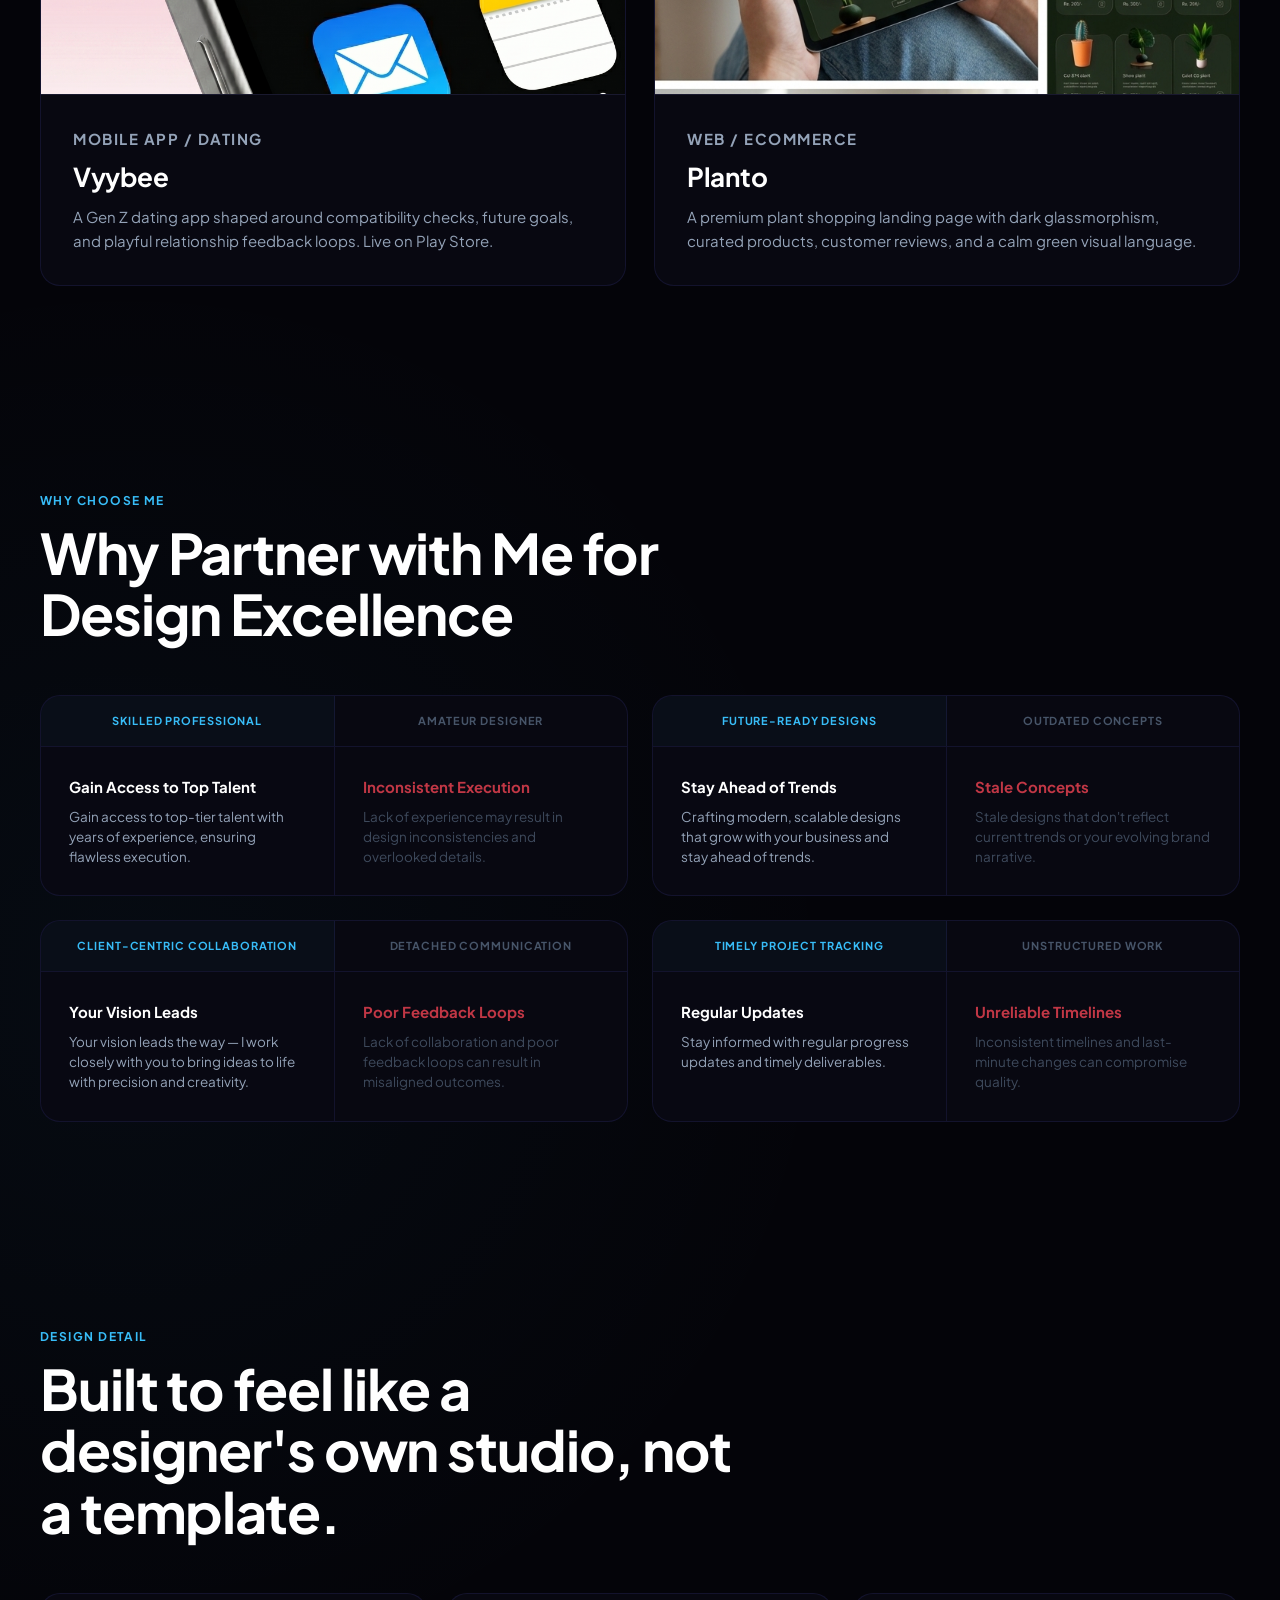
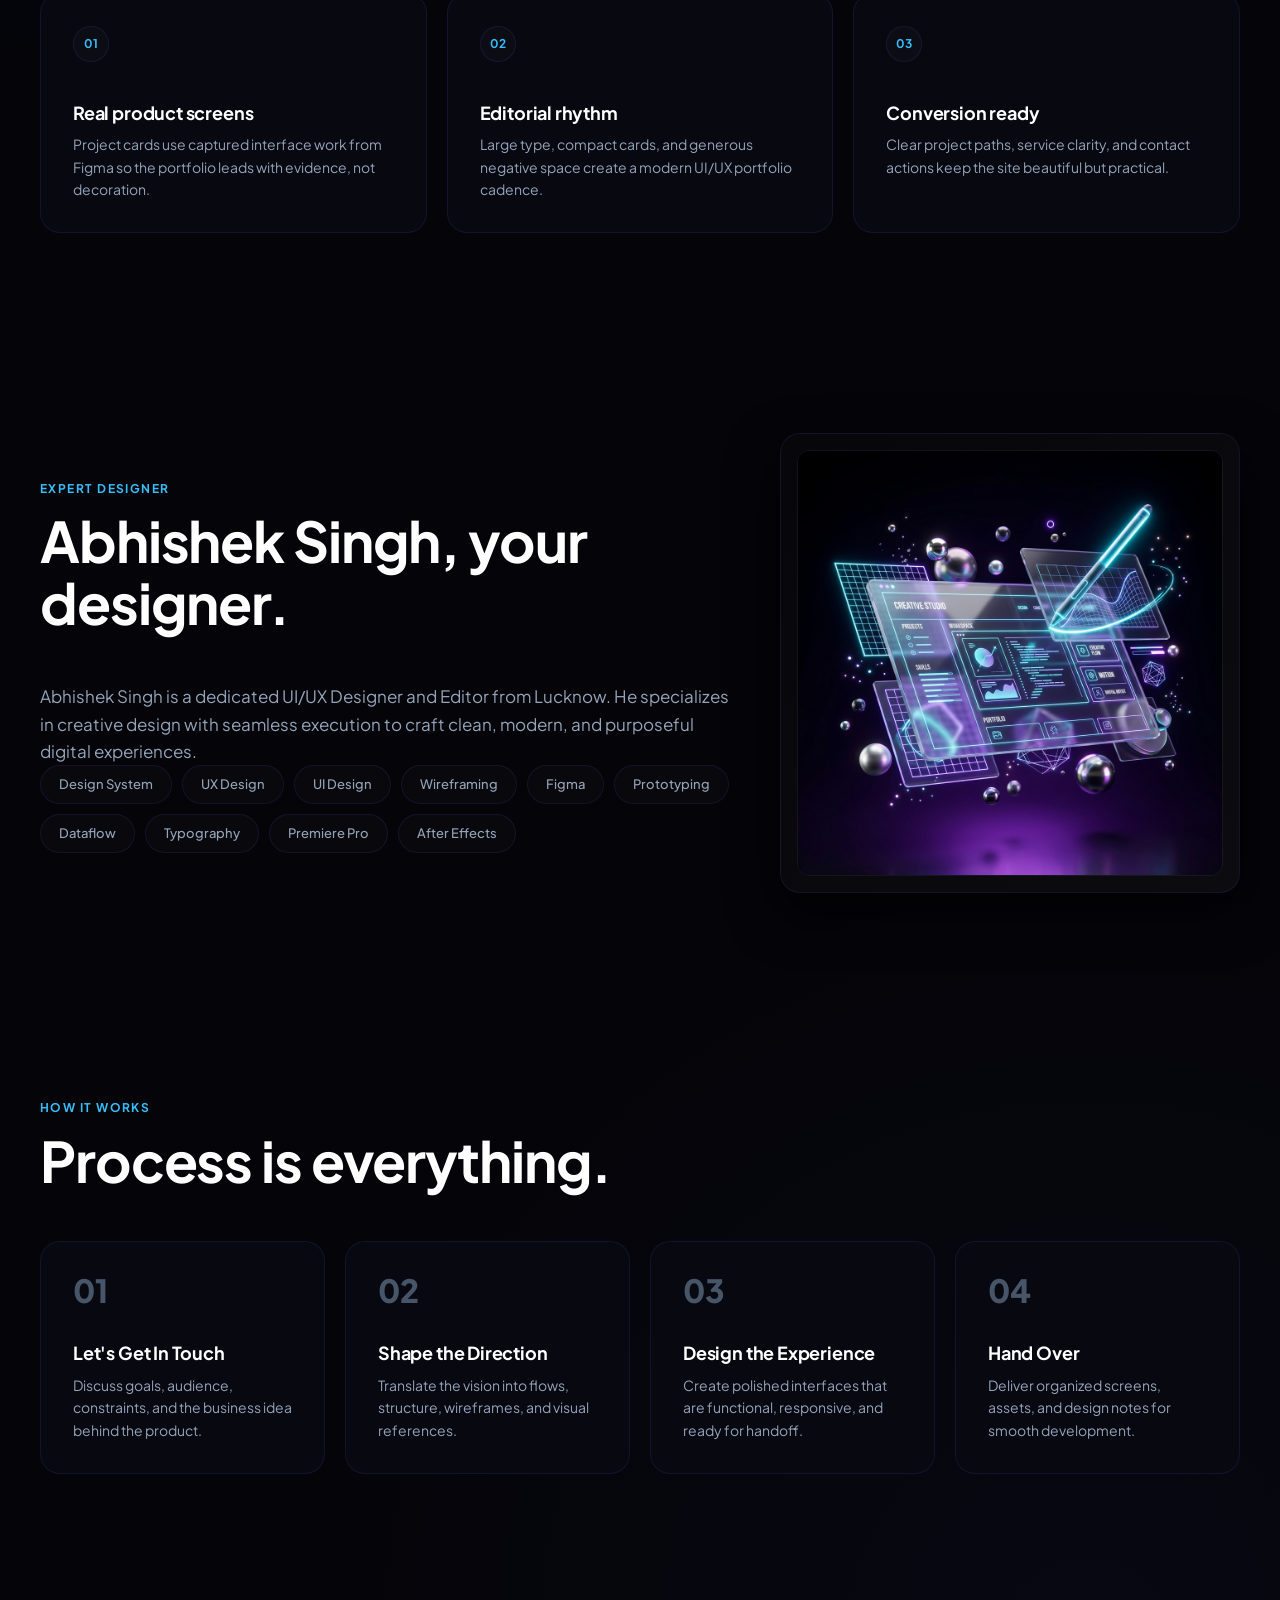
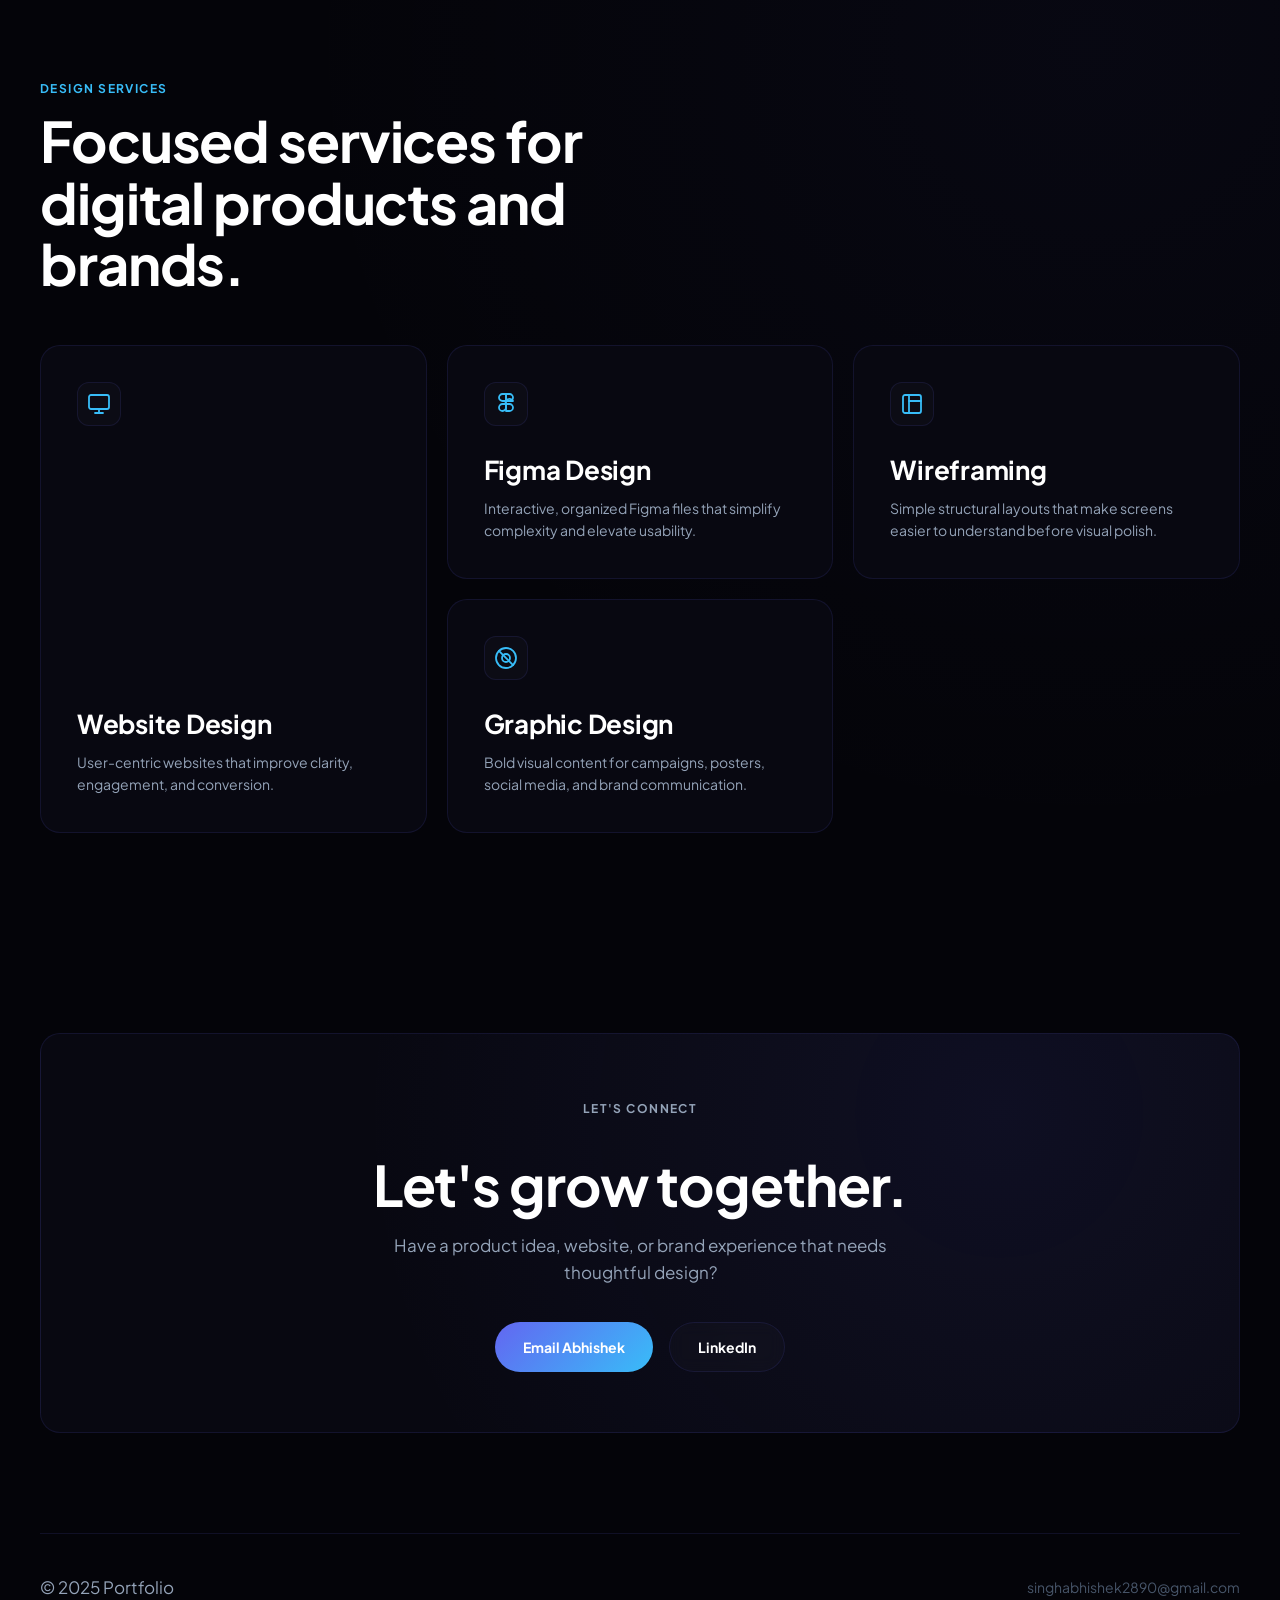
==== commit a327e50a: "Update homepage hero mockups and overhaul Vyybee case study with interactive problem/solution cards," ====
--- a/index.html
+++ b/index.html
@@ -92,8 +92,8 @@
             <aside class="hero-feature reveal" aria-label="Featured design preview">
               <div class="feature-orbit" aria-hidden="true"></div>
               <!-- Pedestal preview of Vyybee dating app mockup -->
-              <img class="hero-phone one" src="assets/vyybee-pedestal.jpeg" alt="Vyybee dating app screen mockup">
-              <img class="hero-phone two" src="assets/planto-mockup-1.jpeg" alt="Planto landing page desktop design mockup">
+              <img class="hero-phone one" src="assets/Hero-section-vyybee-mockup.jpeg" alt="Vyybee dating app screen mockup">
+              <img class="hero-phone two" src="assets/planto-mockup.jpeg" alt="Planto landing page desktop design mockup">
               <div class="status-panel">
                 <strong>Lucknow based UI/UX Designer and Editor</strong>
                 <div class="mini-tags">
--- a/styles.css
+++ b/styles.css
@@ -1478,3 +1478,531 @@
     aspect-ratio: 1.2;
   }
 }
+
+/* ==========================================================================
+   Vyybee Case Study - Custom Typography & Color Theme
+   ========================================================================== */
+
+body.vyybee-case-study {
+  font-family: 'Century Gothic', 'CenturyGothic', AppleGothic, 'Plus Jakarta Sans', sans-serif;
+  background-color: #0c0c0c;
+  --primary-pink: #f03e6e;
+  --dark-pink: #60182c;
+  --bg-dark: #0c0c0c;
+  --text-white: #ffffff;
+  --text-muted: #979797;
+  --bg-light: #FFFBE7;
+}
+
+body.vyybee-case-study h1,
+body.vyybee-case-study h2,
+body.vyybee-case-study h3,
+body.vyybee-case-study h4,
+body.vyybee-case-study .brand-text,
+body.vyybee-case-study .pill-badge {
+  font-family: 'Century Gothic', 'CenturyGothic', AppleGothic, 'Satoshi', sans-serif;
+}
+
+/* Feature Mockup Custom Frame */
+.feature-mockup-image-wrapper {
+  position: relative;
+  width: 100%;
+  max-width: 280px;
+  margin: 0 auto 24px auto;
+  border-radius: 20px;
+  overflow: hidden;
+  box-shadow: 0 15px 35px rgba(0, 0, 0, 0.5);
+  border: 1px solid rgba(255, 255, 255, 0.05);
+}
+
+.feature-mockup-image {
+  width: 100%;
+  height: auto;
+  display: block;
+  transition: transform 0.5s ease;
+}
+
+.feature-mockup-card:hover .feature-mockup-image {
+  transform: scale(1.03);
+}
+
+/* Problem & Solution Visualizer */
+.vyybee-problem-solution-visualizer {
+  background: #08080d;
+  position: relative;
+  overflow: hidden;
+}
+
+.visualizer-header {
+  margin-bottom: 40px;
+}
+
+.pill-badge {
+  display: inline-flex;
+  align-items: center;
+  gap: 8px;
+  background: rgba(255, 255, 255, 0.05);
+  border: 1px solid rgba(255, 255, 255, 0.08);
+  padding: 6px 14px;
+  border-radius: 20px;
+  font-size: 11px;
+  font-weight: 700;
+  color: var(--text-muted);
+  text-transform: uppercase;
+  letter-spacing: 0.05em;
+  margin-bottom: 12px;
+}
+
+.badge-dot {
+  width: 6px;
+  height: 6px;
+  background: #f03e6e;
+  border-radius: 50%;
+  box-shadow: 0 0 8px #f03e6e;
+}
+
+.visualizer-container {
+  position: relative;
+  min-height: 640px;
+  display: flex;
+  align-items: center;
+  justify-content: center;
+}
+
+.visualizer-circle-bg {
+  position: absolute;
+  top: 50%;
+  left: 50%;
+  transform: translate(-50%, -50%);
+  width: 480px;
+  height: 480px;
+  border: 1.5px solid rgba(240, 62, 110, 0.08);
+  border-radius: 50%;
+  pointer-events: none;
+  box-shadow: inset 0 0 50px rgba(240, 62, 110, 0.02);
+}
+
+.visualizer-circle-bg::before {
+  content: '';
+  position: absolute;
+  top: -6px;
+  left: 50%;
+  transform: translateX(-50%);
+  width: 12px;
+  height: 12px;
+  background: #f03e6e;
+  border-radius: 50%;
+  box-shadow: 0 0 12px #f03e6e;
+}
+
+/* Visual Card Styles */
+.visual-card {
+  position: absolute;
+  background: rgba(20, 20, 25, 0.8);
+  border: 1px solid rgba(255, 255, 255, 0.06);
+  border-radius: 24px;
+  padding: 28px;
+  box-shadow: 0 25px 60px rgba(0, 0, 0, 0.6);
+  backdrop-filter: blur(16px);
+  transition: transform 0.4s ease, border-color 0.4s ease;
+  z-index: 5;
+}
+
+.visual-card:hover {
+  transform: translateY(-5px);
+  border-color: rgba(240, 62, 110, 0.2);
+}
+
+.visual-card .card-tabs {
+  display: flex;
+  gap: 6px;
+  margin-bottom: 20px;
+}
+
+.visual-card .tab {
+  font-size: 11px;
+  font-weight: 700;
+  padding: 6px 12px;
+  border-radius: 12px;
+  text-transform: uppercase;
+  letter-spacing: 0.03em;
+}
+
+.visual-card .tab.active {
+  background: rgba(255, 255, 255, 0.08);
+  color: #ffffff;
+}
+
+.visual-card .tab:not(.active) {
+  color: rgba(255, 255, 255, 0.35);
+  background: rgba(255, 255, 255, 0.02);
+}
+
+.visual-card .card-body p {
+  font-size: 14px;
+  line-height: 1.6;
+  color: rgba(255, 255, 255, 0.85);
+  margin: 0;
+}
+
+/* Problem Card Customizations (Top Right / Red-Coral theme) */
+.problem-card {
+  top: 5%;
+  right: 8%;
+  width: 380px;
+  background: #f03e6e;
+  border-color: rgba(255, 255, 255, 0.1);
+  color: #ffffff;
+  box-shadow: 0 30px 65px rgba(240, 62, 110, 0.25);
+}
+
+.problem-card:hover {
+  transform: translateY(-5px) rotate(0.5deg);
+  border-color: rgba(255, 255, 255, 0.3);
+}
+
+.problem-card .tab.active {
+  background: rgba(255, 255, 255, 0.25);
+}
+
+.problem-card .tab:not(.active) {
+  color: rgba(255, 255, 255, 0.7);
+  background: rgba(0, 0, 0, 0.15);
+}
+
+.problem-card .card-body p {
+  color: #ffffff;
+  font-weight: 500;
+}
+
+.problem-card .card-footer {
+  display: flex;
+  align-items: center;
+  gap: 12px;
+  margin-top: 24px;
+  padding-top: 18px;
+  border-top: 1px solid rgba(255, 255, 255, 0.15);
+}
+
+.problem-card .profile-avatar {
+  width: 40px;
+  height: 40px;
+  border-radius: 50%;
+  background: #60182c;
+  display: flex;
+  align-items: center;
+  justify-content: center;
+  font-weight: 700;
+  font-size: 13px;
+  border: 1.5px solid #ffffff;
+  box-shadow: 0 4px 10px rgba(0,0,0,0.15);
+}
+
+.problem-card .profile-info {
+  display: flex;
+  flex-direction: column;
+}
+
+.problem-card .profile-info strong {
+  font-size: 13.5px;
+  font-weight: 700;
+}
+
+.problem-card .profile-info span {
+  font-size: 11px;
+  color: rgba(255, 255, 255, 0.8);
+}
+
+/* Solution Step Cards */
+.solution-card {
+  width: 360px;
+}
+
+.solution-card.step-1 {
+  top: 32%;
+  left: 6%;
+}
+
+.solution-card.step-2 {
+  bottom: 5%;
+  right: 12%;
+}
+
+.solution-card .step-indicator {
+  display: flex;
+  gap: 8px;
+  margin-bottom: 16px;
+}
+
+.solution-card .step-dot {
+  width: 28px;
+  height: 28px;
+  border-radius: 50%;
+  display: flex;
+  align-items: center;
+  justify-content: center;
+  font-size: 12px;
+  font-weight: 700;
+  background: rgba(255, 255, 255, 0.05);
+  color: rgba(255, 255, 255, 0.4);
+  border: 1px solid rgba(255, 255, 255, 0.06);
+}
+
+.solution-card .step-dot.active {
+  background: #AFFD37; /* lime active color from screenshot */
+  color: #0c0c0c;
+  border: none;
+  box-shadow: 0 0 10px rgba(175, 253, 55, 0.4);
+}
+
+/* Typography & Color Showcase */
+.vyybee-typography-color-section {
+  background: #0c0c0c;
+}
+
+.typo-color-grid {
+  display: grid;
+  grid-template-columns: 1fr 1.3fr;
+  gap: 32px;
+  margin-top: 32px;
+}
+
+.typo-panel-card {
+  background: rgba(20, 20, 25, 0.6);
+  border: 1px solid rgba(255, 255, 255, 0.06);
+  border-radius: 24px;
+  padding: 32px;
+  display: flex;
+  flex-direction: column;
+  justify-content: space-between;
+}
+
+.weight-row {
+  display: flex;
+  flex-wrap: wrap;
+  gap: 8px;
+  margin-bottom: 40px;
+}
+
+.weight-chip {
+  background: rgba(255, 255, 255, 0.05);
+  border: 1px solid rgba(255, 255, 255, 0.08);
+  padding: 8px 16px;
+  border-radius: 12px;
+  font-size: 12px;
+  font-weight: 500;
+  color: rgba(255, 255, 255, 0.7);
+}
+
+.weight-chip:last-child {
+  font-weight: 700;
+  color: #ffffff;
+  border-color: rgba(255, 255, 255, 0.15);
+}
+
+.typo-showcase {
+  margin-bottom: 40px;
+}
+
+.typo-letters {
+  font-size: 64px;
+  font-weight: 700;
+  letter-spacing: -0.02em;
+  color: rgba(255, 255, 255, 0.9);
+  line-height: 1.1;
+}
+
+.typo-font-name {
+  font-size: 32px;
+  font-weight: 300;
+  color: rgba(255, 255, 255, 0.4);
+  margin-top: 8px;
+}
+
+.typo-chars {
+  display: flex;
+  flex-direction: column;
+  gap: 8px;
+}
+
+.char-line {
+  font-size: 13px;
+  font-weight: 400;
+  color: rgba(255, 255, 255, 0.5);
+  letter-spacing: 0.05em;
+}
+
+/* Color Swatches Split Grid */
+.color-swatch-card {
+  border-radius: 24px;
+  overflow: hidden;
+  border: 1px solid rgba(255, 255, 255, 0.06);
+  box-shadow: 0 25px 55px rgba(0, 0, 0, 0.5);
+  height: 420px;
+}
+
+.swatch-columns {
+  display: grid;
+  grid-template-columns: 1.2fr 1fr 1fr 1fr;
+  height: 100%;
+}
+
+.swatch-column {
+  display: flex;
+  flex-direction: column;
+  height: 100%;
+}
+
+.swatch-column.tall {
+  justify-content: space-between;
+  padding: 24px;
+  height: 100%;
+}
+
+.swatch-column.split {
+  height: 100%;
+}
+
+.swatch-sub-block {
+  flex: 1;
+  display: flex;
+  flex-direction: column;
+  justify-content: space-between;
+  padding: 24px;
+}
+
+.hex-badge {
+  background: rgba(255, 255, 255, 0.12);
+  border: 1px solid rgba(255, 255, 255, 0.08);
+  backdrop-filter: blur(4px);
+  padding: 5px 10px;
+  border-radius: 8px;
+  font-size: 11px;
+  font-weight: 700;
+  width: fit-content;
+  color: #ffffff;
+  letter-spacing: 0.03em;
+}
+
+.hex-badge.light {
+  background: rgba(0, 0, 0, 0.06);
+  border: 1px solid rgba(0, 0, 0, 0.04);
+  color: #0c0c0c;
+}
+
+.swatch-title {
+  font-size: 13px;
+  font-weight: 600;
+  opacity: 0.85;
+}
+
+/* Asymmetric Interface Gallery */
+.gallery-pattern {
+  display: grid;
+  grid-template-columns: 1fr 1.2fr;
+  gap: 32px;
+  margin-top: 40px;
+}
+
+.gallery-item {
+  border-radius: 24px;
+  overflow: hidden;
+  border: 1px solid rgba(255, 255, 255, 0.06);
+  box-shadow: 0 20px 45px rgba(0, 0, 0, 0.6);
+  transition: transform 0.6s cubic-bezier(0.16, 1, 0.3, 1), border-color 0.4s ease;
+}
+
+.gallery-item img {
+  width: 100%;
+  height: 100%;
+  object-fit: cover;
+  display: block;
+}
+
+.gallery-item:hover {
+  transform: scale(1.015) translateY(-5px);
+  border-color: rgba(240, 62, 110, 0.35);
+}
+
+.gallery-item.item-1 {
+  grid-row: span 2;
+  max-height: 700px;
+}
+
+.gallery-item.item-2 {
+  max-height: 334px;
+}
+
+.gallery-item.item-3 {
+  grid-column: 2;
+  max-height: 334px;
+}
+
+.gallery-item.item-4 {
+  grid-column: span 2;
+  max-height: 440px;
+}
+
+/* Responsive updates for custom sections */
+@media (max-width: 992px) {
+  .visualizer-container {
+    min-height: auto;
+    flex-direction: column;
+    gap: 24px;
+    padding: 40px 0;
+  }
+  
+  .visualizer-circle-bg {
+    display: none;
+  }
+  
+  .visual-card {
+    position: relative !important;
+    top: auto !important;
+    left: auto !important;
+    right: auto !important;
+    bottom: auto !important;
+    width: 100% !important;
+    max-width: 480px;
+  }
+  
+  .typo-color-grid {
+    grid-template-columns: 1fr;
+  }
+  
+  .color-swatch-card {
+    height: auto;
+  }
+  
+  .swatch-columns {
+    grid-template-columns: 1fr 1fr;
+    height: auto;
+  }
+  
+  .swatch-column.tall {
+    height: 180px;
+  }
+  
+  .swatch-sub-block {
+    height: 120px;
+  }
+}
+
+@media (max-width: 768px) {
+  .gallery-pattern {
+    grid-template-columns: 1fr;
+  }
+  
+  .gallery-item {
+    grid-row: auto !important;
+    grid-column: auto !important;
+    max-height: 380px !important;
+  }
+}
+
+@media (max-width: 480px) {
+  .swatch-columns {
+    grid-template-columns: 1fr;
+  }
+}
+
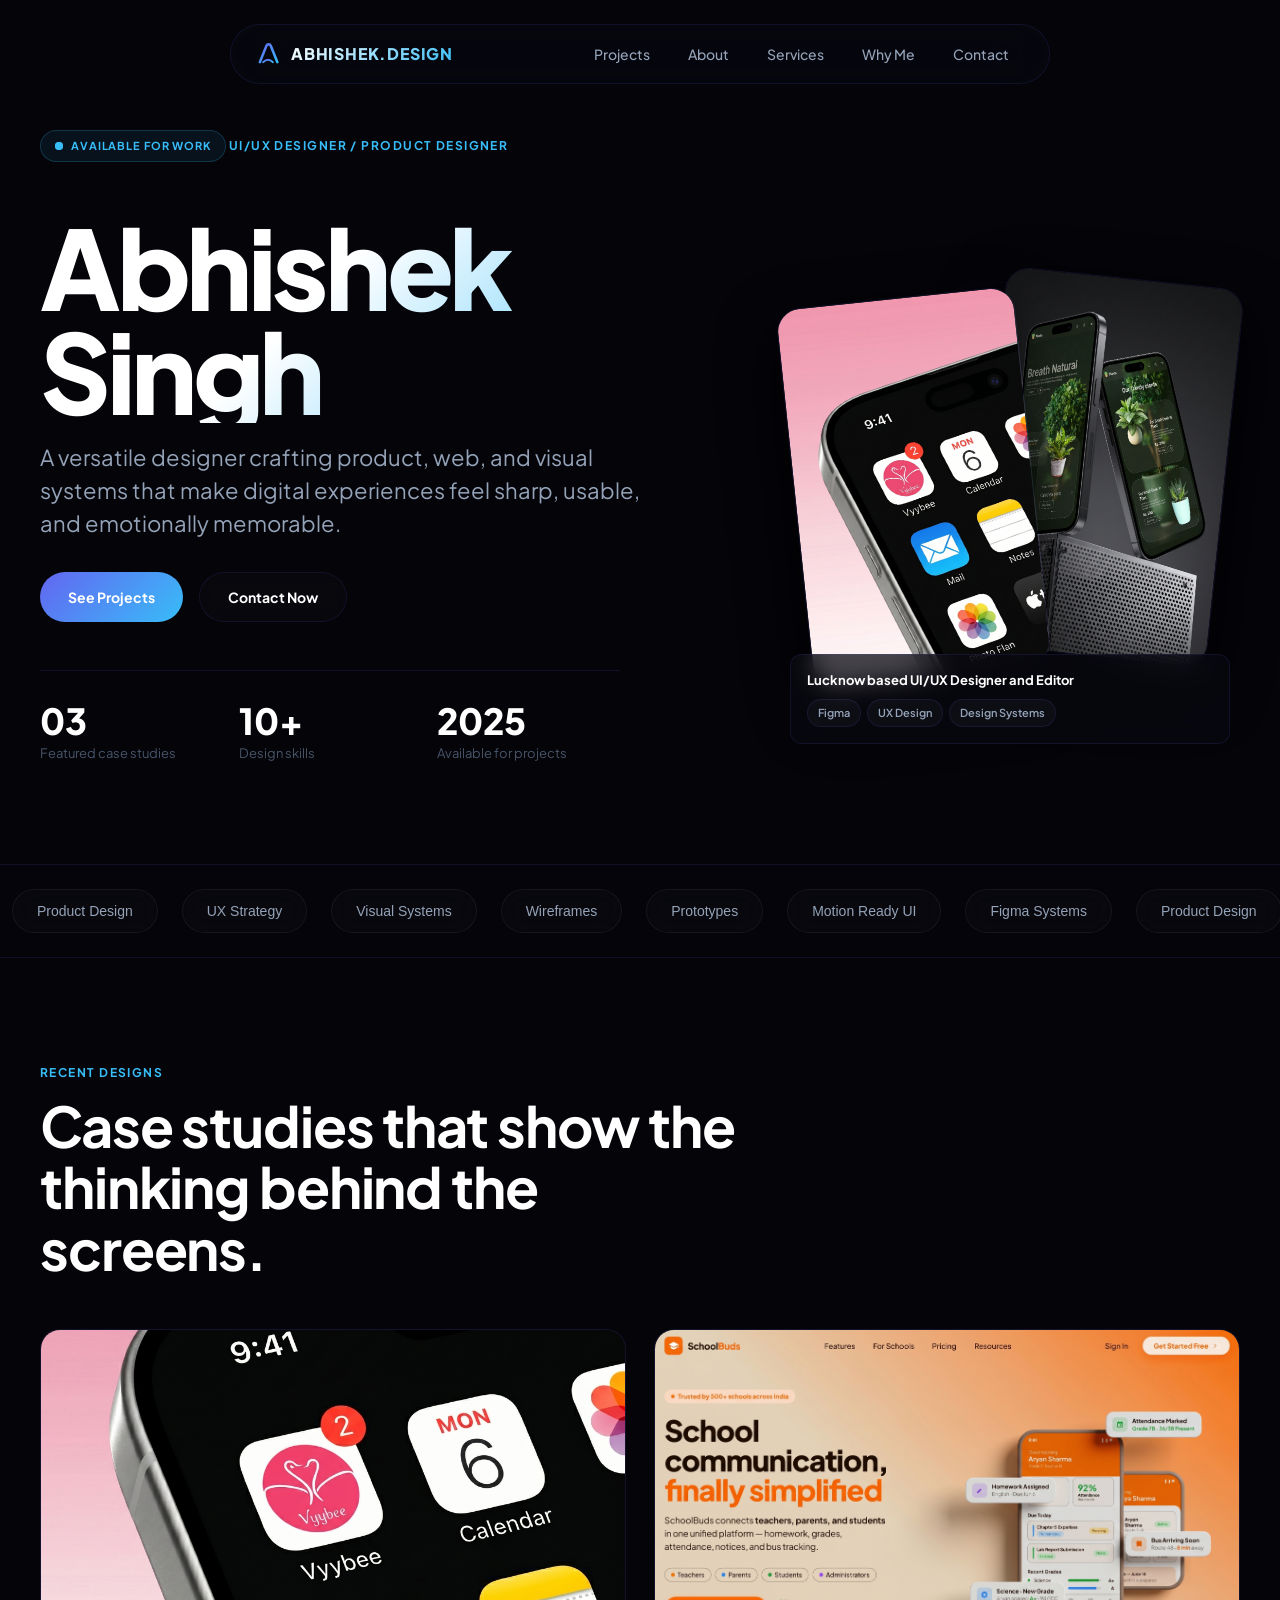
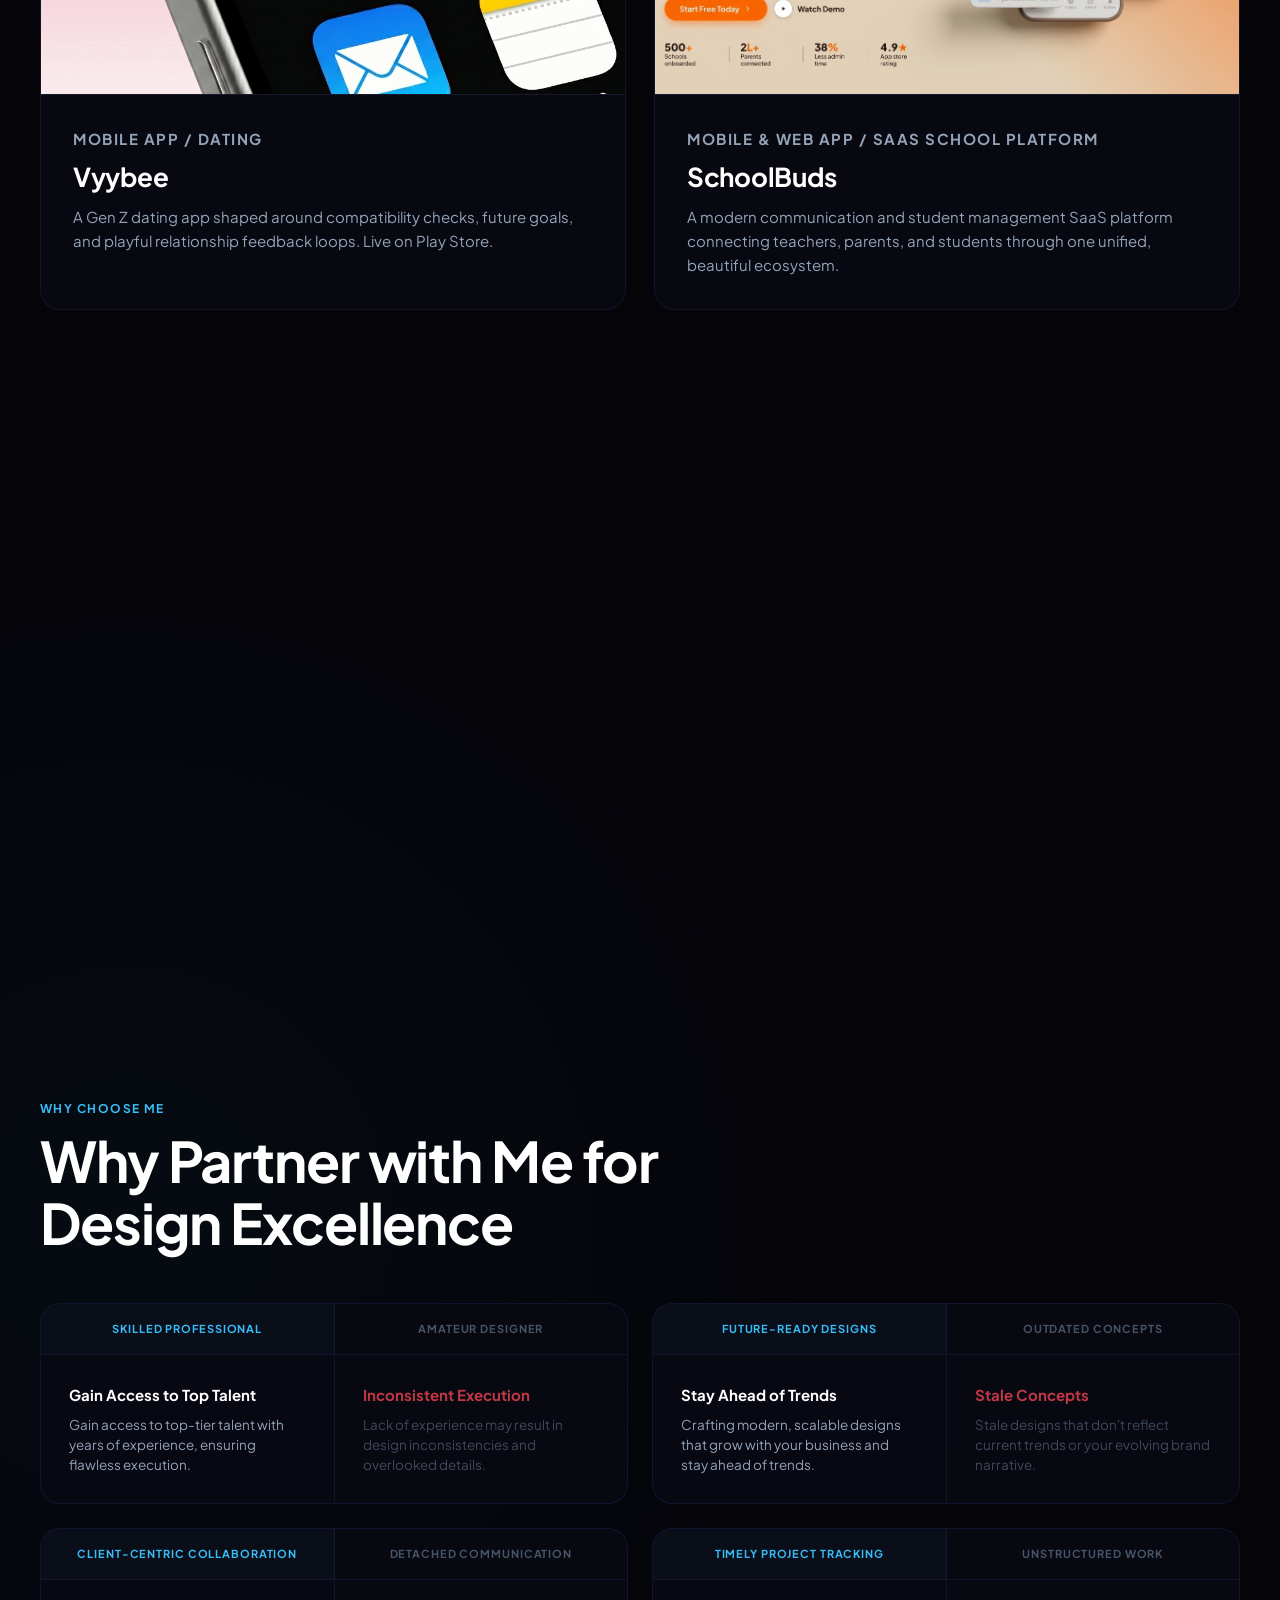
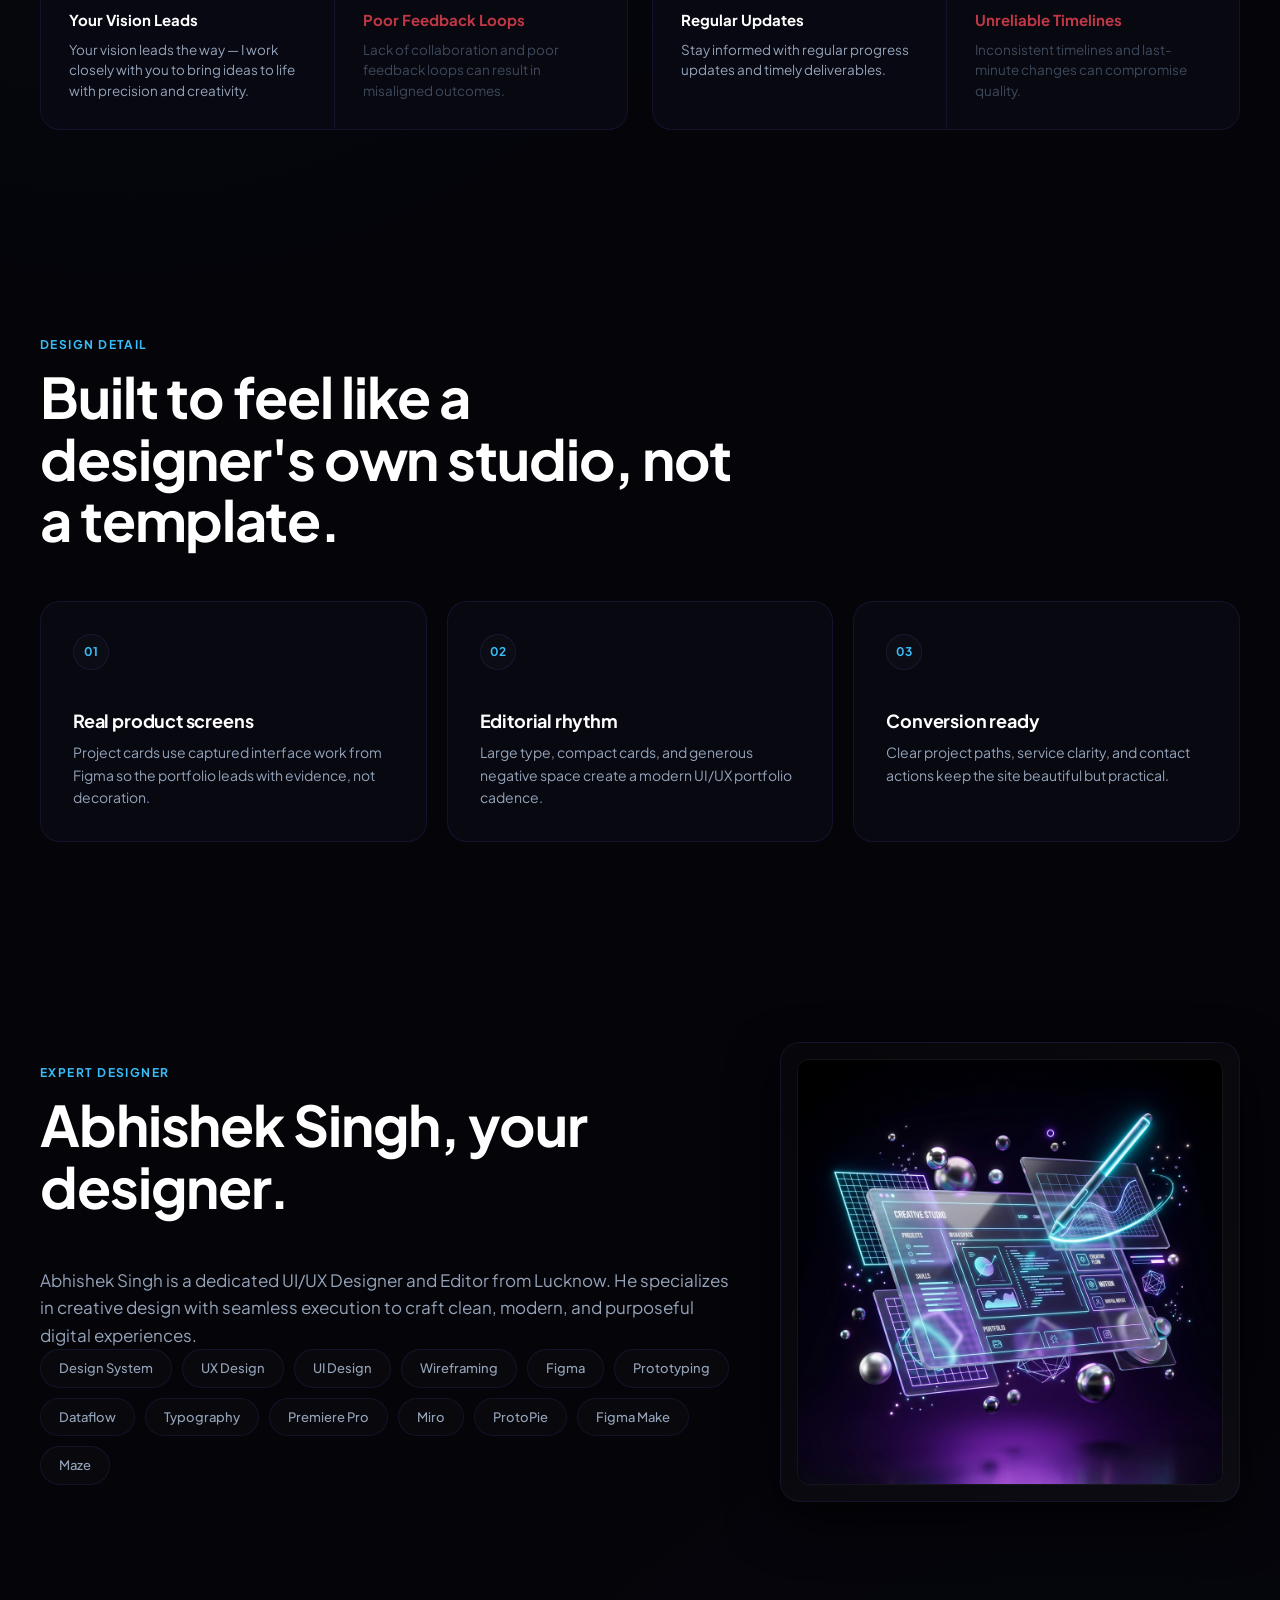
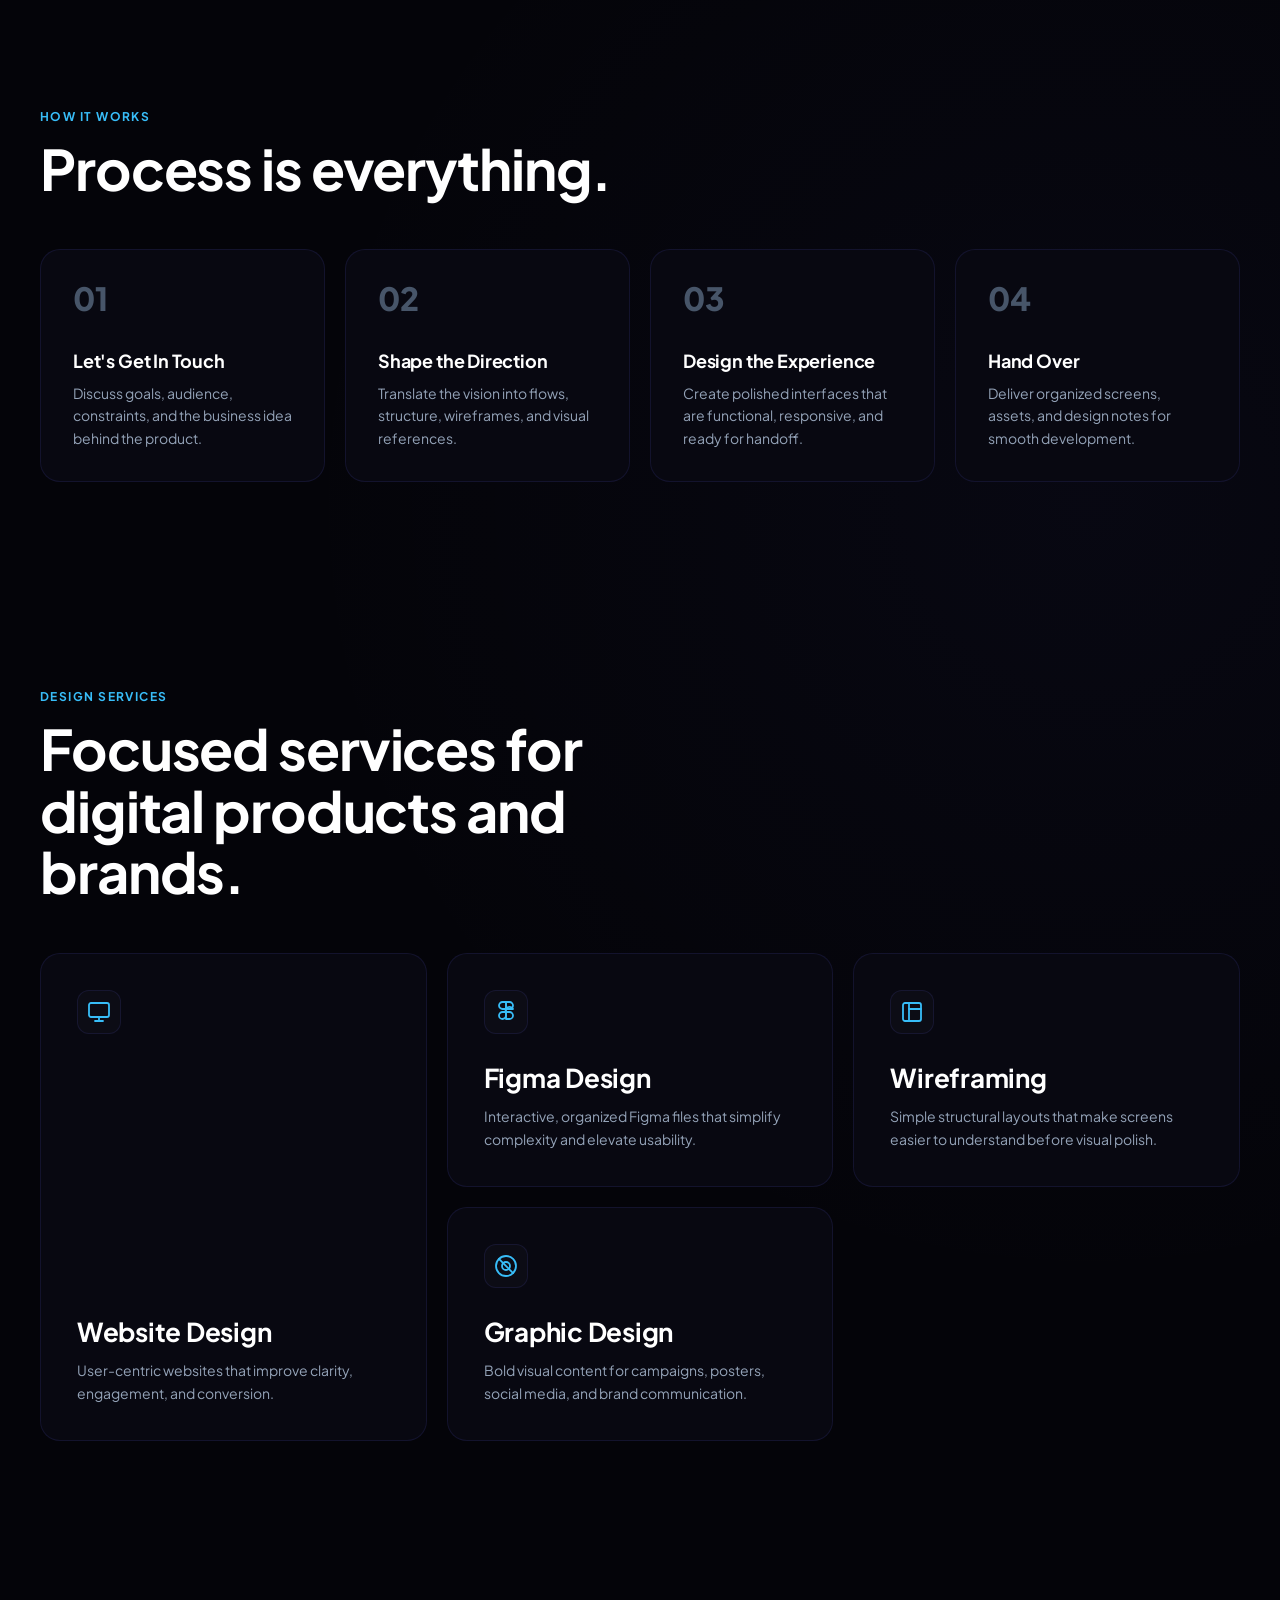
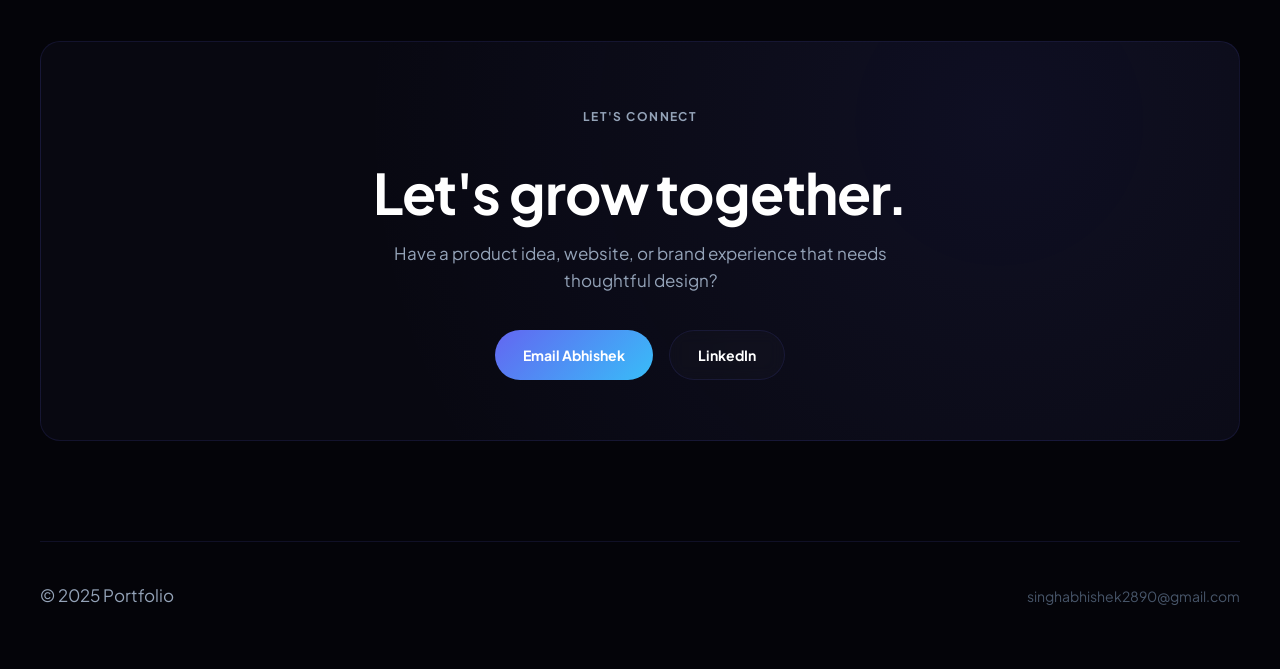
==== commit 3598664a: "feat: integrate SchoolBuds case study, update homepage skills, and optimize gallery layout" ====
--- a/index.html
+++ b/index.html
@@ -83,7 +83,7 @@
                 <a class="button ghost" href="#contact">Contact Now</a>
               </div>
               <div class="hero-metrics" aria-label="Portfolio highlights">
-                <div><strong>02</strong><span>Featured case studies</span></div>
+                <div><strong>03</strong><span>Featured case studies</span></div>
                 <div><strong>10+</strong><span>Design skills</span></div>
                 <div><strong>2025</strong><span>Available for projects</span></div>
               </div>
@@ -151,6 +151,19 @@
               <p>A Gen Z dating app shaped around compatibility checks, future goals, and playful relationship feedback loops. Live on Play Store.</p>
             </div>
           </a>
+          <a class="project-card reveal" href="projects/schoolbuds.html" aria-label="Open SchoolBuds case study">
+            <div class="project-image-wrapper">
+              <img src="assets/Landing-page-mockup.jpeg" alt="SchoolBuds dashboard and communication app preview card">
+              <div class="project-overlay">
+                <span class="project-cta">View Case Study <svg width="14" height="14" viewBox="0 0 24 24" fill="none" stroke="currentColor" stroke-width="2.5"><line x1="5" y1="12" x2="19" y2="12"></line><polyline points="12 5 19 12 12 19"></polyline></svg></span>
+              </div>
+            </div>
+            <div class="project-info">
+              <p class="project-type">Mobile & Web app / SaaS School Platform</p>
+              <h3>SchoolBuds</h3>
+              <p>A modern communication and student management SaaS platform connecting teachers, parents, and students through one unified, beautiful ecosystem.</p>
+            </div>
+          </a>
           <a class="project-card reveal" href="projects/planto.html" aria-label="Open Planto case study">
             <div class="project-image-wrapper">
               <img src="assets/planto-mockup-1.jpeg" alt="Planto ecommerce landing page design preview card">
@@ -284,7 +297,10 @@
             <span>Dataflow</span>
             <span>Typography</span>
             <span>Premiere Pro</span>
-            <span>After Effects</span>
+            <span>Miro</span>
+            <span>ProtoPie</span>
+            <span>Figma Make</span>
+            <span>Maze</span>
           </div>
         </div>
         <div class="about-image-column reveal">
--- a/styles.css
+++ b/styles.css
@@ -1485,10 +1485,10 @@
 
 body.vyybee-case-study {
   font-family: 'Century Gothic', 'CenturyGothic', AppleGothic, 'Plus Jakarta Sans', sans-serif;
-  background-color: #0c0c0c;
+  background-color: #000000;
   --primary-pink: #f03e6e;
   --dark-pink: #60182c;
-  --bg-dark: #0c0c0c;
+  --bg-dark: #000000;
   --text-white: #ffffff;
   --text-muted: #979797;
   --bg-light: #FFFBE7;
@@ -1501,6 +1501,24 @@
 body.vyybee-case-study .brand-text,
 body.vyybee-case-study .pill-badge {
   font-family: 'Century Gothic', 'CenturyGothic', AppleGothic, 'Satoshi', sans-serif;
+}
+
+/* Case Single Visual Frame */
+.case-single-visual {
+  margin-top: 50px;
+  display: flex;
+  justify-content: center;
+  width: 100%;
+}
+
+.case-single-visual .case-visual {
+  max-width: 900px;
+  max-height: 540px;
+  width: 100%;
+  object-fit: cover;
+  border-radius: var(--radius-lg);
+  border: 1px solid var(--border);
+  box-shadow: 0 25px 60px rgba(0, 0, 0, 0.7);
 }
 
 /* Feature Mockup Custom Frame */
@@ -1757,7 +1775,7 @@
 
 /* Typography & Color Showcase */
 .vyybee-typography-color-section {
-  background: #0c0c0c;
+  background: #000000;
 }
 
 .typo-color-grid {
@@ -2006,3 +2024,366 @@
   }
 }
 
+/* ==========================================================================
+   Planto Case Study - Custom Typography & Color Theme
+   ========================================================================== */
+
+body.planto-case-study {
+  background-color: #000000;
+  --primary-green: #10b981;
+  --dark-green: #0f291e;
+  --bg-dark: #000000;
+  --text-white: #ffffff;
+  --text-muted: #94a3b8;
+  --bg-light: #d1fae5;
+}
+
+body.planto-case-study h1,
+body.planto-case-study h2,
+body.planto-case-study h3,
+body.planto-case-study h4,
+body.planto-case-study .brand-text,
+body.planto-case-study .pill-badge {
+  font-family: 'Satoshi', sans-serif;
+}
+
+/* Green Theme Overrides for Visualizer */
+.planto-problem-solution-visualizer {
+  background: #060807;
+  position: relative;
+  overflow: hidden;
+}
+
+.badge-dot.green {
+  background: #10b981;
+  box-shadow: 0 0 8px #10b981;
+}
+
+.visualizer-circle-bg.green-glow {
+  border-color: rgba(16, 185, 129, 0.08);
+  box-shadow: inset 0 0 50px rgba(16, 185, 129, 0.02);
+}
+
+.visualizer-circle-bg.green-glow::before {
+  background: #10b981;
+  box-shadow: 0 0 12px #10b981;
+}
+
+/* Problem Card Botanical Green Theme */
+.problem-card.planto-theme {
+  background: #0f291e;
+  border-color: rgba(255, 255, 255, 0.08);
+  color: #ffffff;
+  box-shadow: 0 30px 65px rgba(16, 185, 129, 0.15);
+}
+
+.problem-card.planto-theme:hover {
+  border-color: rgba(16, 185, 129, 0.2);
+}
+
+.problem-card.planto-theme .profile-avatar {
+  background: #10b981;
+  color: #000000;
+  border-color: #ffffff;
+}
+
+.problem-card.planto-theme .tab.active {
+  background: rgba(16, 185, 129, 0.25);
+  color: #10b981;
+}
+
+.problem-card.planto-theme .tab:not(.active) {
+  color: rgba(255, 255, 255, 0.6);
+  background: rgba(0, 0, 0, 0.2);
+}
+
+/* Planto Typography & Color Section */
+.planto-typography-color-section {
+  background: #000000;
+}
+
+.planto-typography-color-section .weight-chip:last-child {
+  color: #10b981;
+  border-color: rgba(16, 185, 129, 0.3);
+}
+
+/* Planto Gallery Section */
+.planto-mockup-gallery {
+  background: #050706;
+}
+
+.planto-mockup-gallery .gallery-item:hover {
+  border-color: rgba(16, 185, 129, 0.35);
+}
+
+/* ==========================================================================
+   SchoolBuds Case Study - Custom Typography & Color Theme
+   ========================================================================== */
+
+body.schoolbuds-case-study {
+  font-family: 'Plus Jakarta Sans', Satoshi, sans-serif;
+  background-color: #190A00;
+  color: #FFF9F5;
+  --sb-primary: #fe6601;
+  --sb-dark: #190a00;
+  --sb-bg: #fff9f5;
+  --sb-muted: #ffe3d1;
+  --sb-border: #c1bcb9;
+  --sb-text-muted: #807771;
+}
+
+body.schoolbuds-case-study h1,
+body.schoolbuds-case-study h2,
+body.schoolbuds-case-study h3,
+body.schoolbuds-case-study h4,
+body.schoolbuds-case-study .brand-text,
+body.schoolbuds-case-study .pill-badge {
+  font-family: 'Plus Jakarta Sans', Satoshi, sans-serif;
+}
+
+/* Glowing ring visualizer */
+.schoolbuds-problem-solution-visualizer {
+  background: #0f0600;
+  position: relative;
+  overflow: hidden;
+}
+
+.schoolbuds-problem-solution-visualizer .badge-dot {
+  background: #fe6601;
+  box-shadow: 0 0 8px #fe6601;
+}
+
+.schoolbuds-problem-solution-visualizer .visualizer-circle-bg {
+  border-color: rgba(254, 102, 1, 0.12);
+  box-shadow: inset 0 0 50px rgba(254, 102, 1, 0.04);
+}
+
+.schoolbuds-problem-solution-visualizer .visualizer-circle-bg::before {
+  background: #fe6601;
+  box-shadow: 0 0 12px #fe6601;
+}
+
+/* Problem & Solution Cards - SchoolBuds Orange & Dark Theme overrides */
+body.schoolbuds-case-study .problem-card {
+  background: #FE6601;
+  box-shadow: 0 30px 65px rgba(254, 102, 1, 0.25);
+  border-color: rgba(255, 255, 255, 0.1);
+  color: #ffffff;
+}
+
+body.schoolbuds-case-study .problem-card:hover {
+  border-color: rgba(255, 255, 255, 0.3);
+}
+
+body.schoolbuds-case-study .problem-card .profile-avatar {
+  background: #190A00;
+  color: #ffffff;
+  border: 1.5px solid #ffffff;
+}
+
+body.schoolbuds-case-study .problem-card .tab.active {
+  background: rgba(255, 255, 255, 0.25);
+  color: #ffffff;
+}
+
+body.schoolbuds-case-study .problem-card .tab:not(.active) {
+  color: rgba(255, 255, 255, 0.7);
+  background: rgba(0, 0, 0, 0.15);
+}
+
+body.schoolbuds-case-study .problem-card .card-body p {
+  color: #ffffff;
+}
+
+body.schoolbuds-case-study .solution-card .step-dot.active {
+  background: #AFFD37;
+  color: #0c0c0c;
+  box-shadow: 0 0 10px rgba(175, 253, 55, 0.4);
+}
+
+/* Role Avatars inside cards */
+.role-avatar {
+  width: 40px;
+  height: 40px;
+  border-radius: 50%;
+  display: flex;
+  align-items: center;
+  justify-content: center;
+  font-weight: 800;
+  font-size: 14px;
+  color: #ffffff;
+  border: 1.5px solid rgba(255, 255, 255, 0.2);
+}
+
+.role-avatar.teacher-color {
+  background: #7B2EFF;
+}
+
+.role-avatar.parent-color {
+  background: #248AFF;
+}
+
+.role-avatar.student-color {
+  background: #FE6601;
+}
+
+/* Research & Analysis styles */
+.schoolbuds-research-section {
+  background: #190A00;
+}
+
+.research-para {
+  color: rgba(255, 255, 255, 0.85);
+  font-size: 16px;
+  line-height: 1.6;
+}
+
+.research-findings-list {
+  margin-top: 32px;
+  display: flex;
+  flex-direction: column;
+  gap: 20px;
+}
+
+.finding-item {
+  border-left: 3px solid #fe6601;
+  padding-left: 16px;
+}
+
+.finding-item strong {
+  display: block;
+  font-size: 16px;
+  font-weight: 700;
+  color: #ffffff;
+  margin-bottom: 6px;
+}
+
+.finding-item p {
+  font-size: 14px;
+  color: #C1BCB9;
+  margin: 0;
+}
+
+.caption-overlay {
+  position: absolute;
+  bottom: 0;
+  left: 0;
+  right: 0;
+  background: rgba(25, 10, 0, 0.85);
+  padding: 12px 16px;
+  font-size: 12px;
+  color: #FFF9F5;
+  text-align: center;
+  border-top: 1px solid rgba(255, 255, 255, 0.08);
+  z-index: 2;
+}
+
+.research-frame {
+  position: relative;
+  overflow: hidden;
+}
+
+/* Typography & Color Section overrides */
+.schoolbuds-typography-color-section {
+  background: #0f0600;
+}
+
+.schoolbuds-typography-color-section .weight-chip:last-child {
+  color: #fe6601;
+  border-color: rgba(254, 102, 1, 0.35);
+}
+
+/* Features grid custom theme */
+.schoolbuds-features-grid .feature-mockup-card.student-theme {
+  background: rgba(254, 102, 1, 0.03);
+  border: 1px solid rgba(254, 102, 1, 0.08);
+}
+
+.schoolbuds-features-grid .feature-mockup-card.student-theme:hover {
+  border-color: rgba(254, 102, 1, 0.25);
+  box-shadow: 0 15px 35px rgba(254, 102, 1, 0.1);
+}
+
+.schoolbuds-features-grid .feature-mockup-card.parent-theme {
+  background: rgba(36, 138, 255, 0.03);
+  border: 1px solid rgba(36, 138, 255, 0.08);
+}
+
+.schoolbuds-features-grid .feature-mockup-card.parent-theme:hover {
+  border-color: rgba(36, 138, 255, 0.25);
+  box-shadow: 0 15px 35px rgba(36, 138, 255, 0.1);
+}
+
+.schoolbuds-features-grid .feature-mockup-card.teacher-theme {
+  background: rgba(123, 46, 255, 0.03);
+  border: 1px solid rgba(123, 46, 255, 0.08);
+}
+
+.schoolbuds-features-grid .feature-mockup-card.teacher-theme:hover {
+  border-color: rgba(123, 46, 255, 0.25);
+  box-shadow: 0 15px 35px rgba(123, 46, 255, 0.1);
+}
+
+/* Staggered Gallery overrides */
+.schoolbuds-mockup-gallery {
+  background: #190A00;
+}
+
+.schoolbuds-mockup-gallery .gallery-pattern {
+  display: grid;
+  grid-template-columns: 1fr 1fr;
+  gap: 32px;
+}
+
+.schoolbuds-mockup-gallery .gallery-item {
+  position: relative;
+  max-height: none !important;
+  height: auto !important;
+  align-self: start;
+}
+
+.schoolbuds-mockup-gallery .gallery-item img {
+  width: 100% !important;
+  height: auto !important;
+  object-fit: contain !important;
+}
+
+.schoolbuds-mockup-gallery .gallery-item.item-1 {
+  grid-column: 1;
+  grid-row: span 1;
+}
+
+.schoolbuds-mockup-gallery .gallery-item.item-2 {
+  grid-column: 2;
+  grid-row: span 1;
+}
+
+.schoolbuds-mockup-gallery .gallery-item.item-4 {
+  grid-column: span 2;
+}
+
+.schoolbuds-mockup-gallery .gallery-item:hover {
+  border-color: rgba(254, 102, 1, 0.35);
+}
+
+.schoolbuds-mockup-gallery .gallery-desc {
+  position: absolute;
+  bottom: 0;
+  left: 0;
+  right: 0;
+  background: rgba(25, 10, 0, 0.85);
+  padding: 10px 14px;
+  font-size: 11px;
+  color: #FFF9F5;
+  text-align: center;
+  border-top: 1px solid rgba(255, 255, 255, 0.08);
+  opacity: 0;
+  transition: opacity 0.3s ease;
+}
+
+.schoolbuds-mockup-gallery .gallery-item:hover .gallery-desc {
+  opacity: 1;
+}
+
+
+
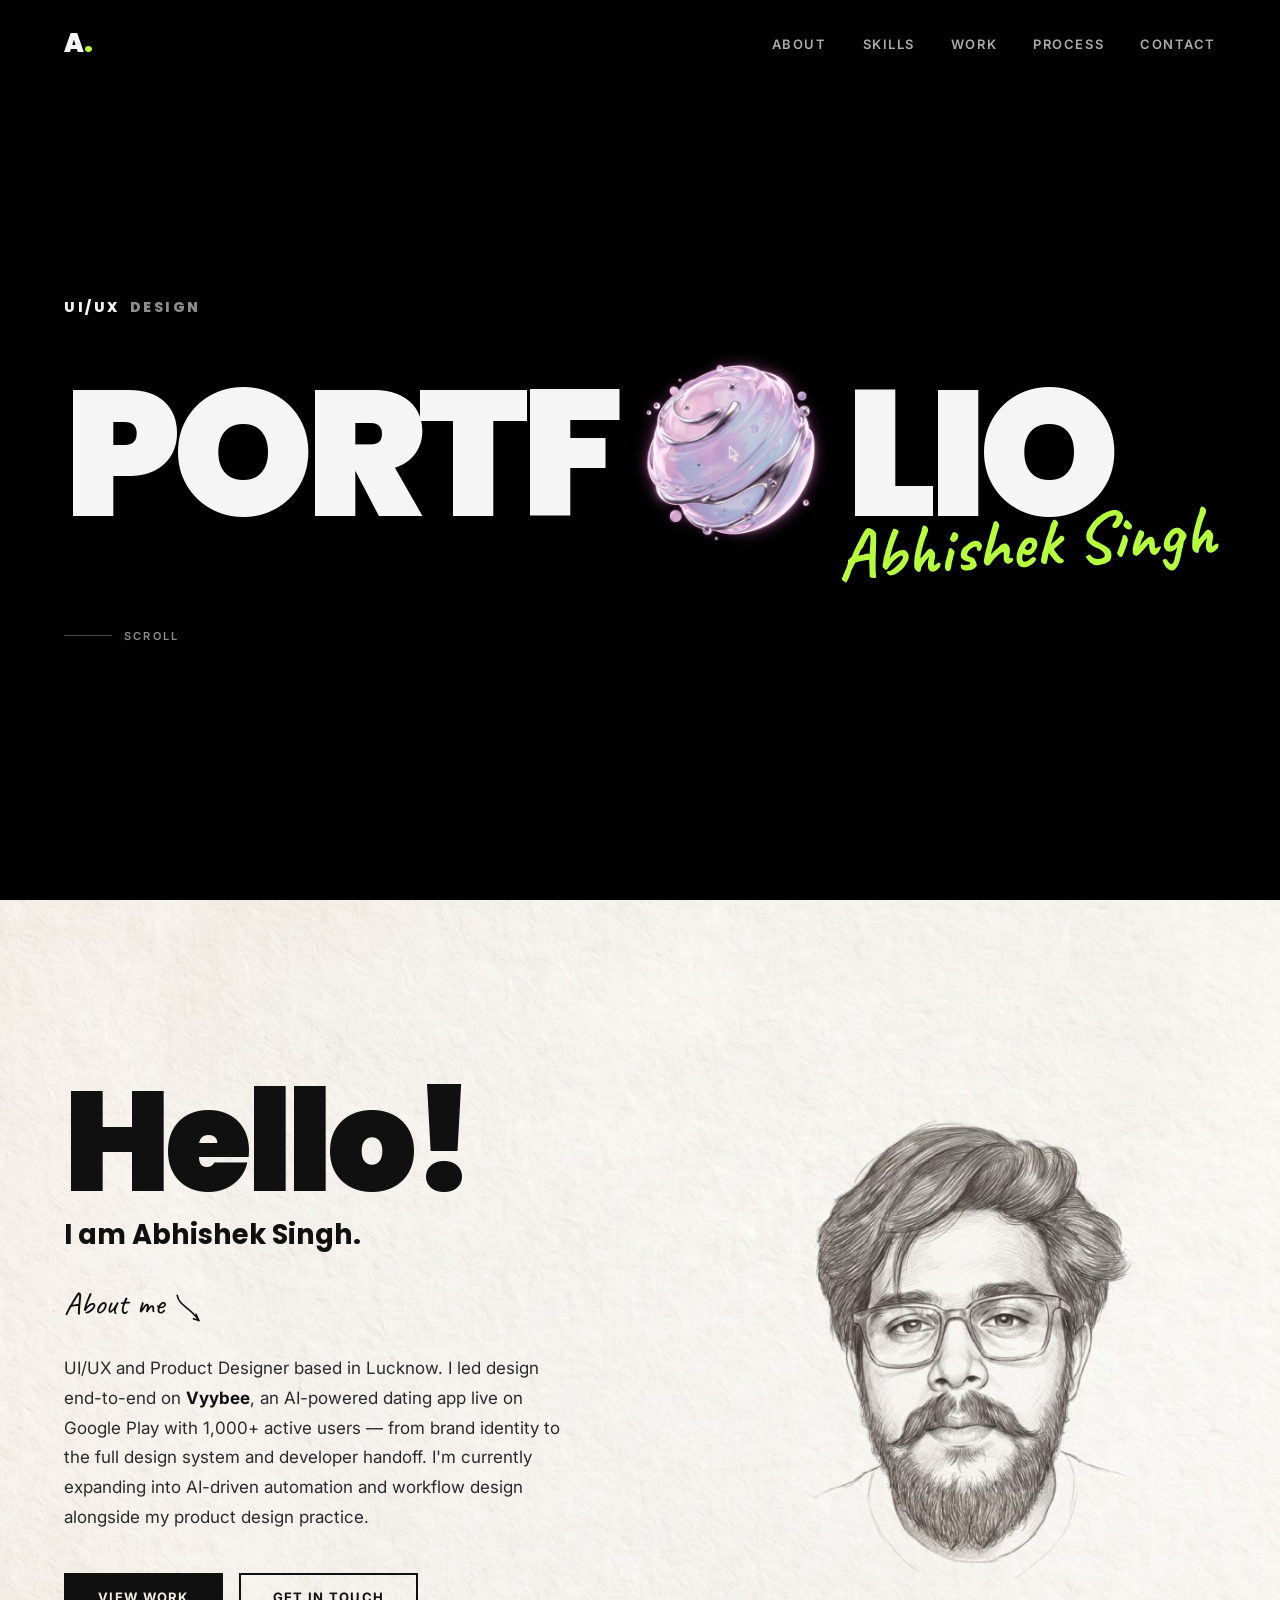
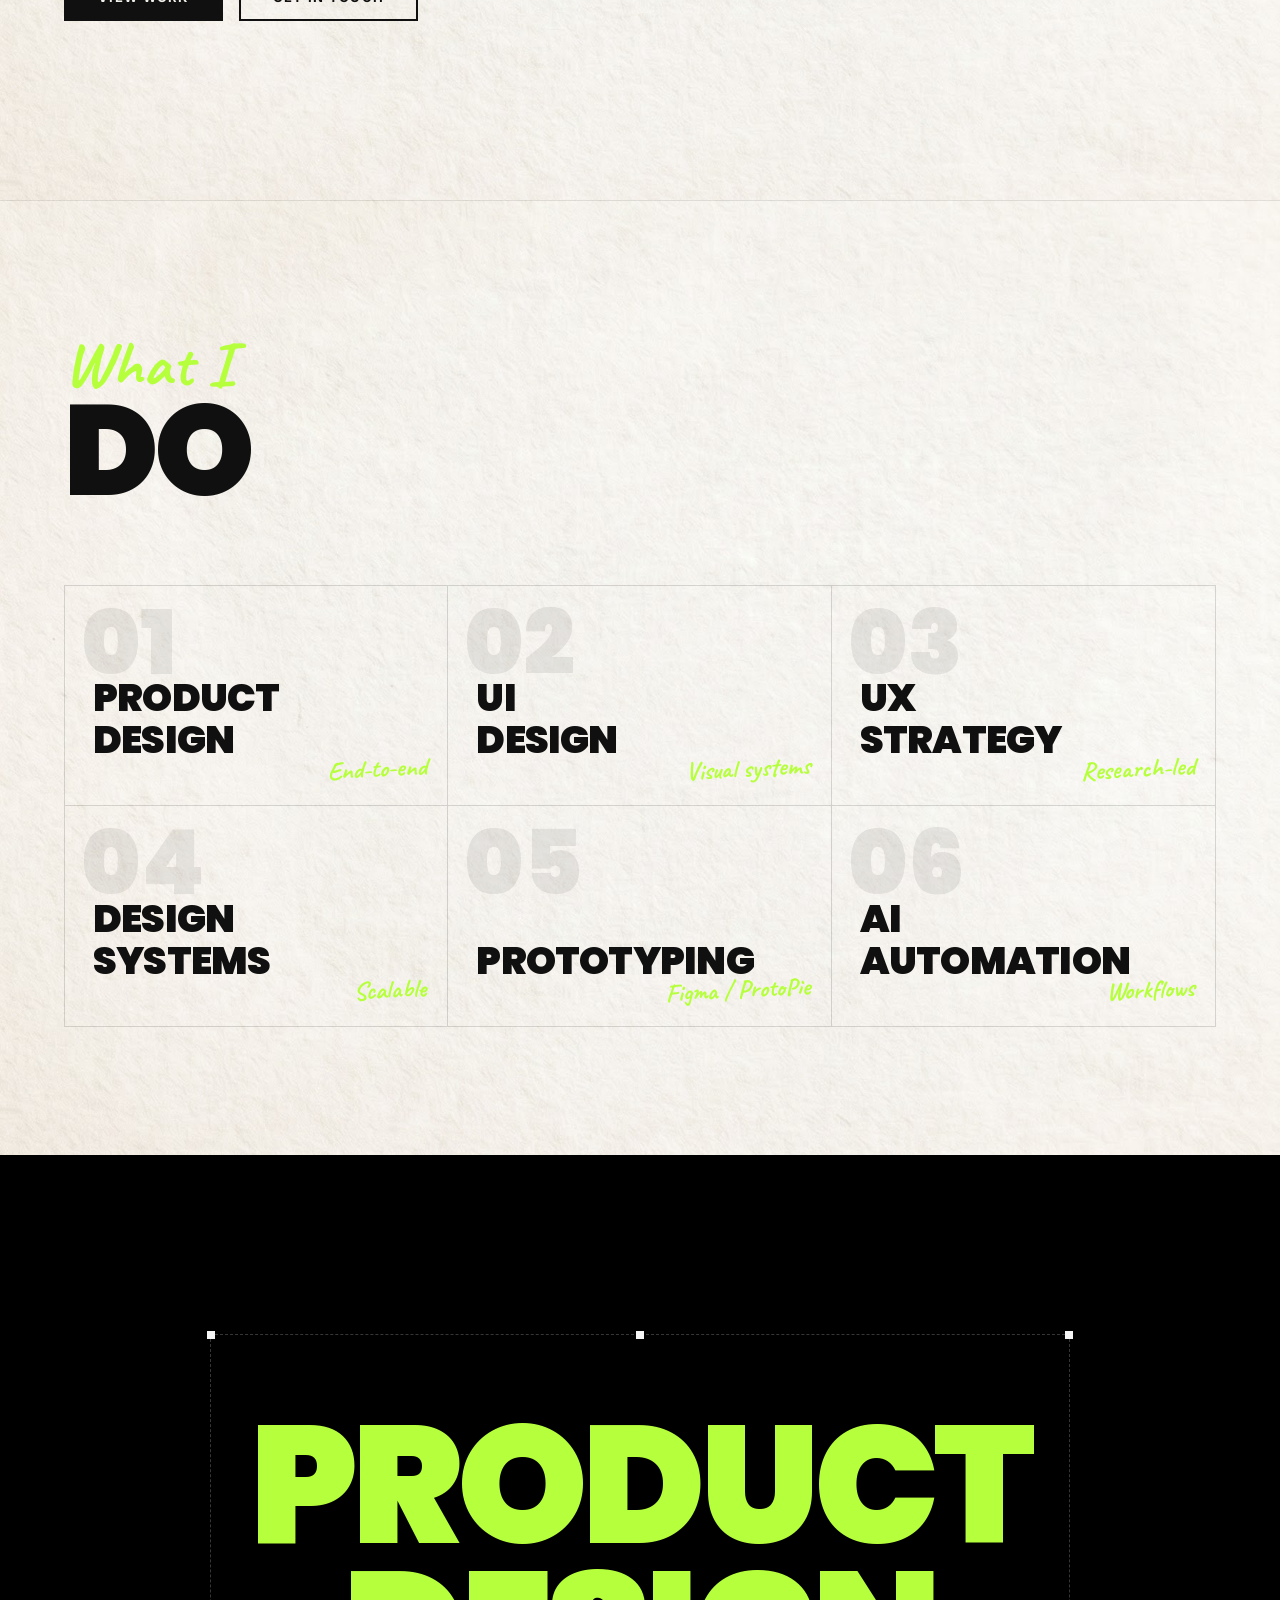
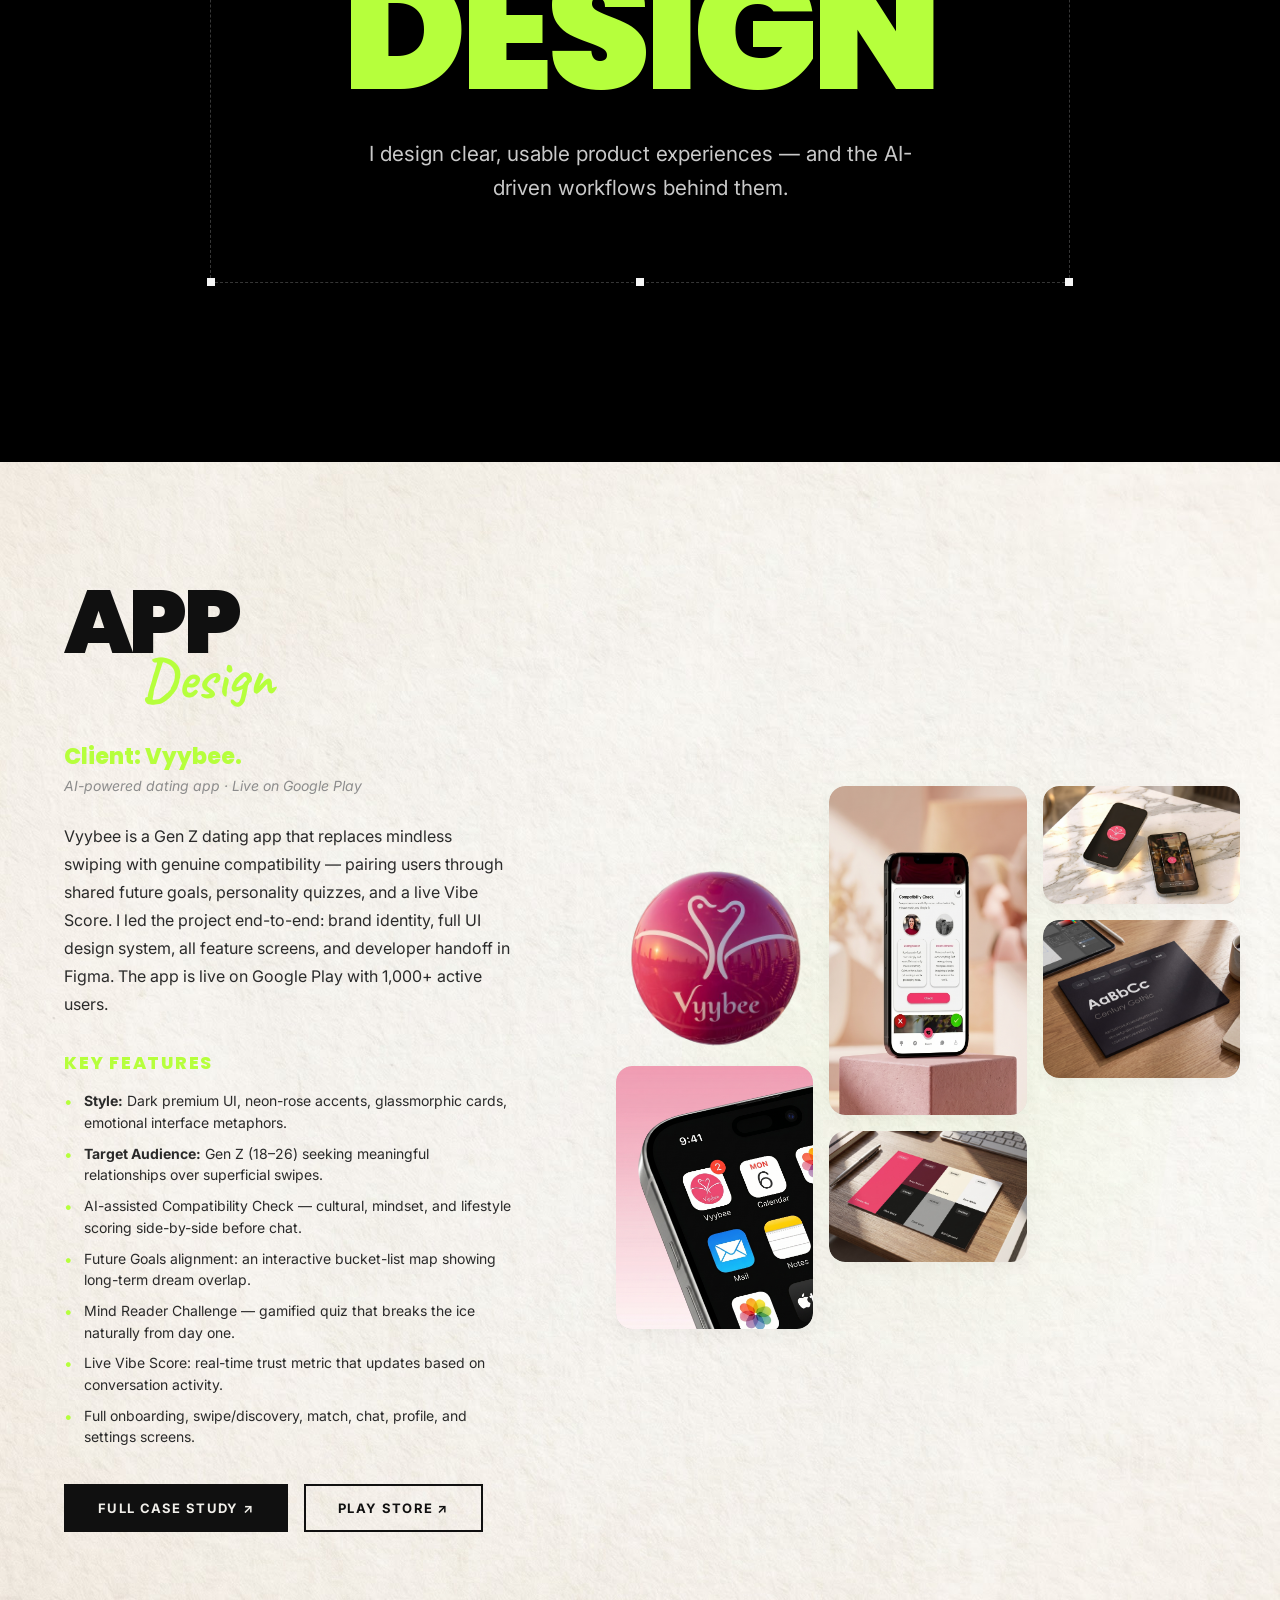
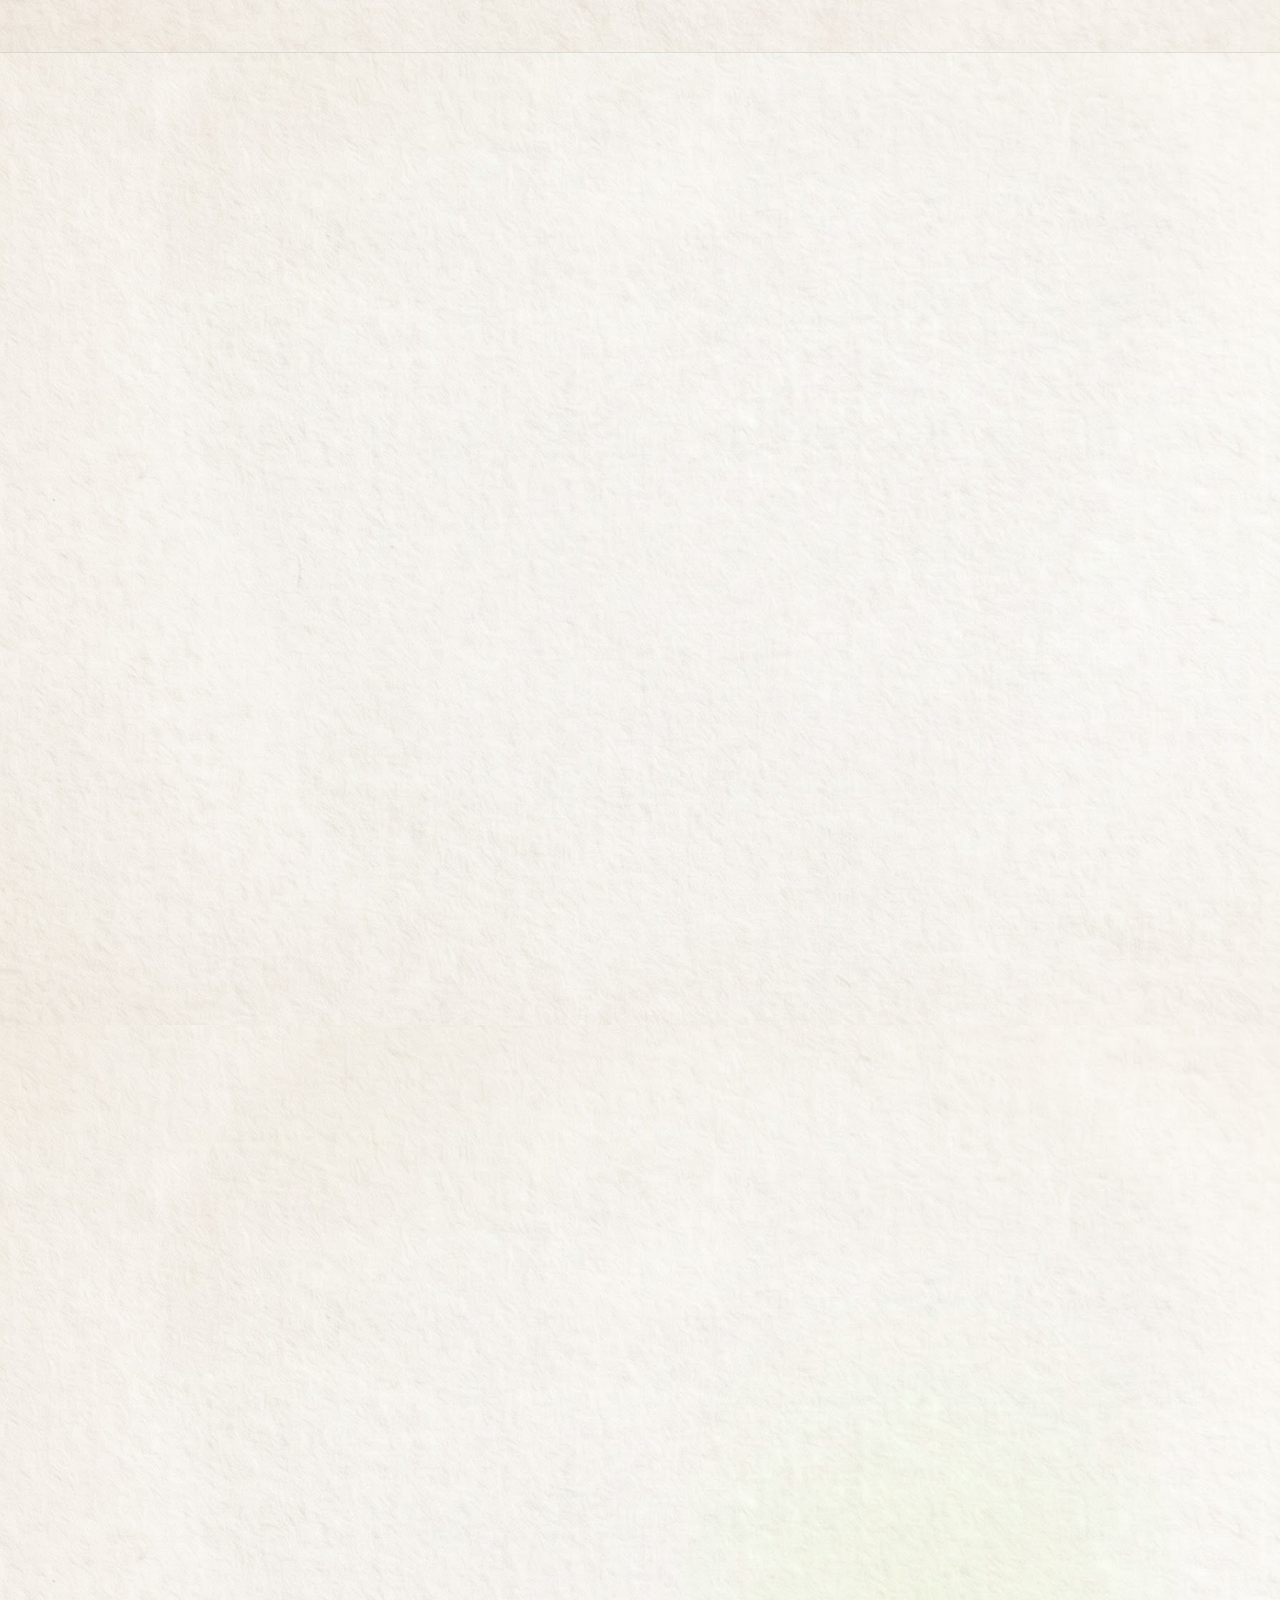
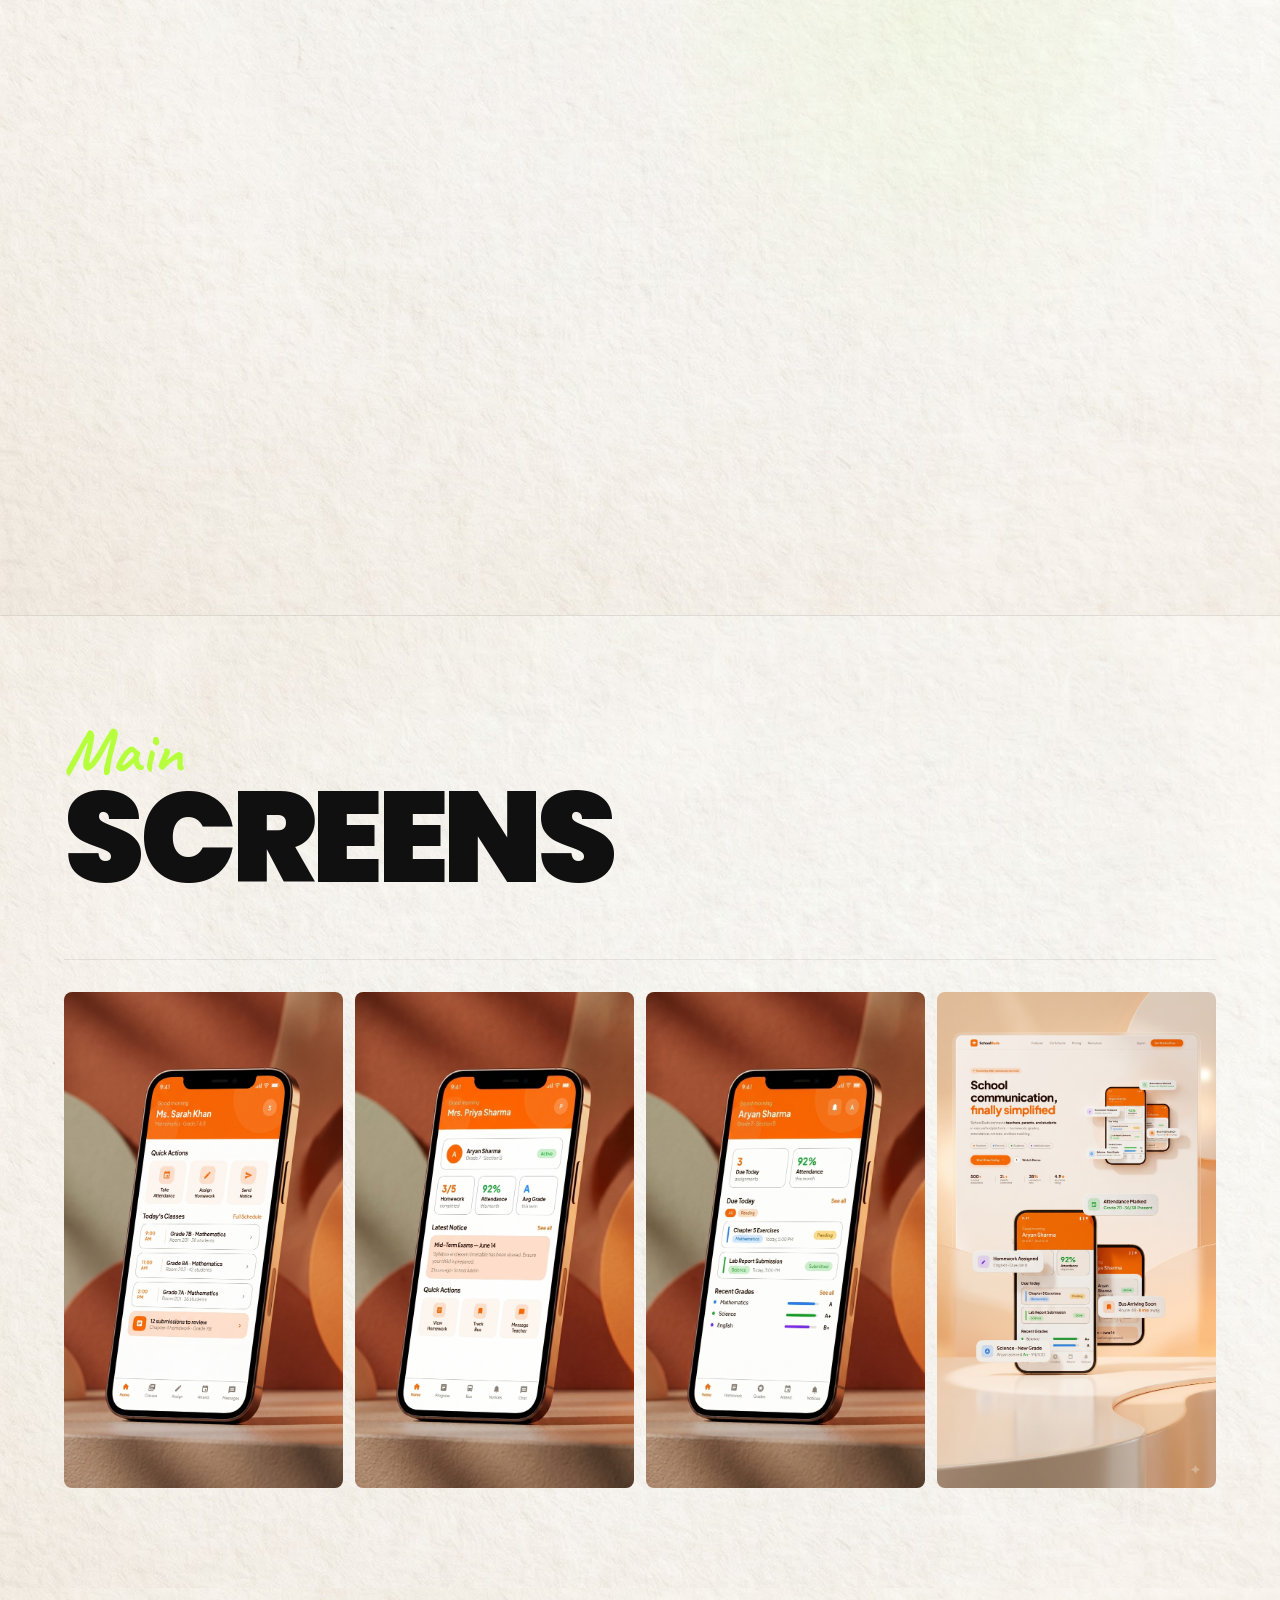
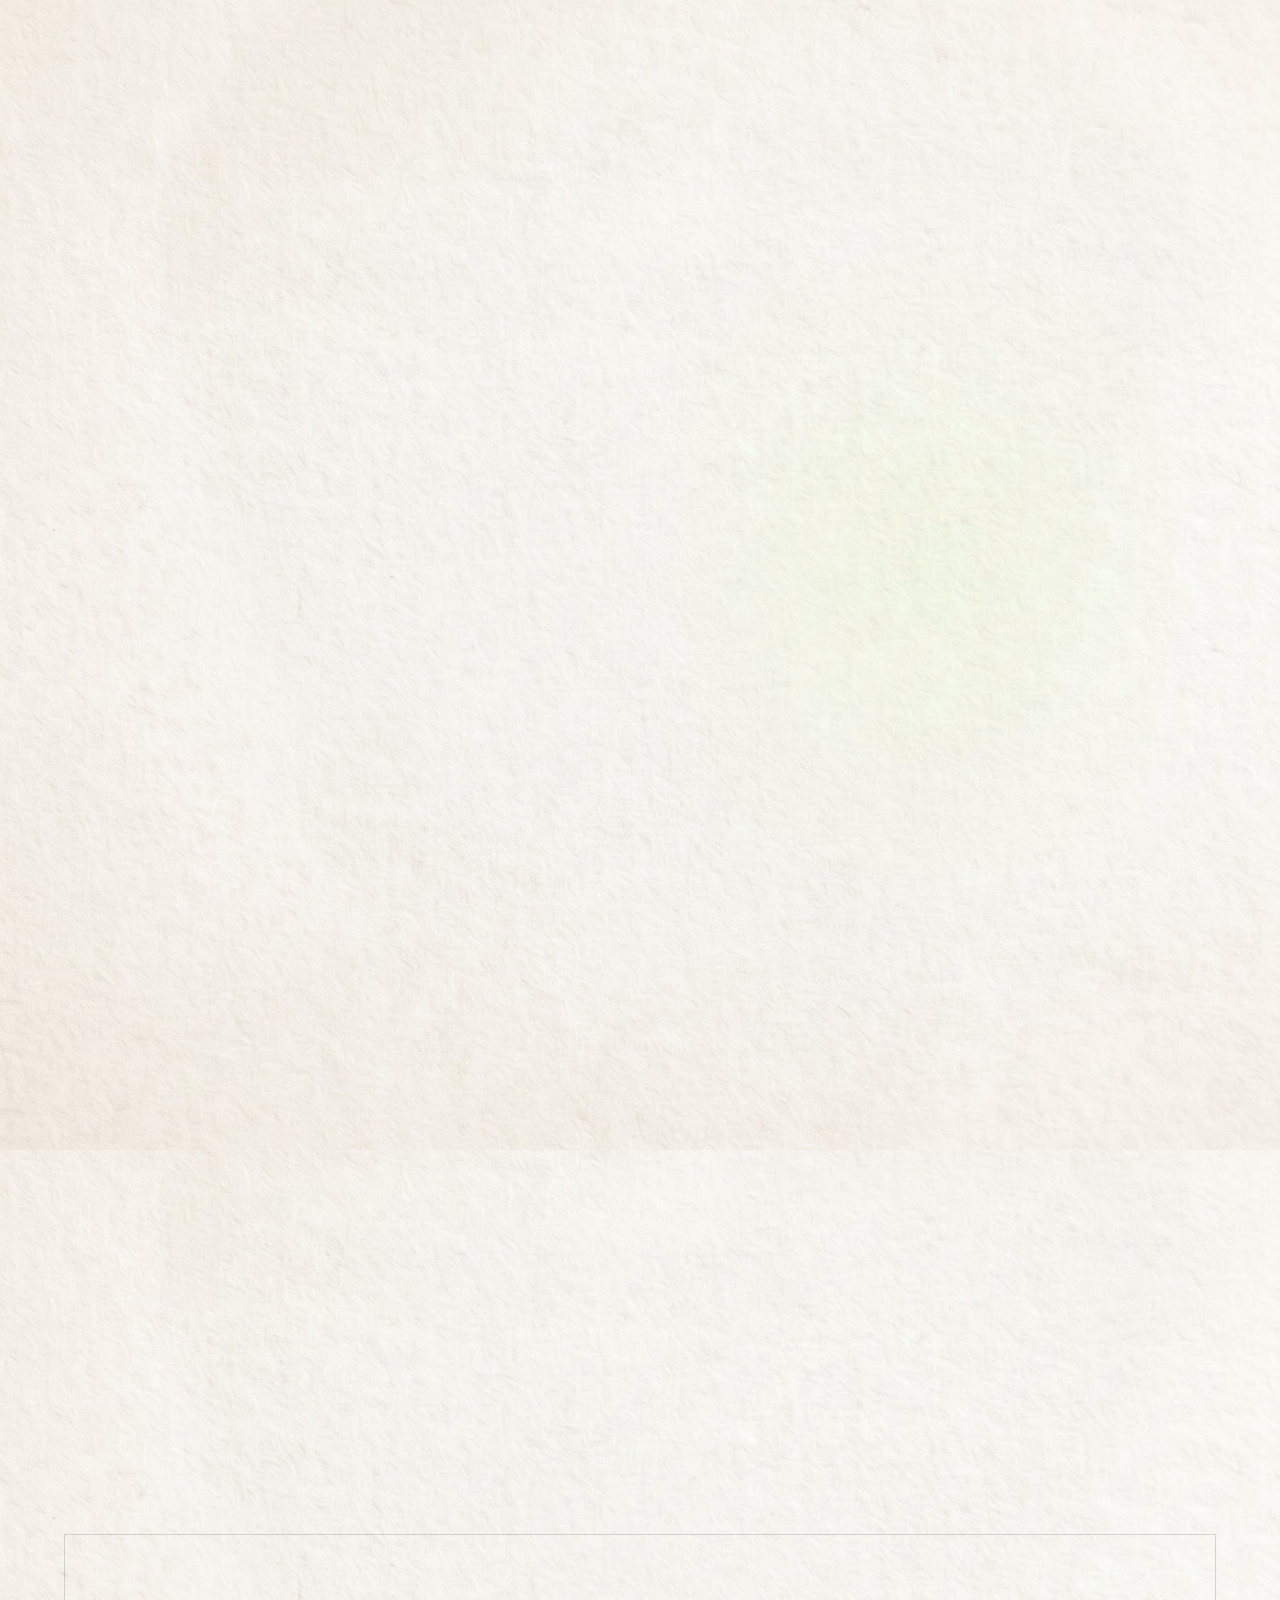
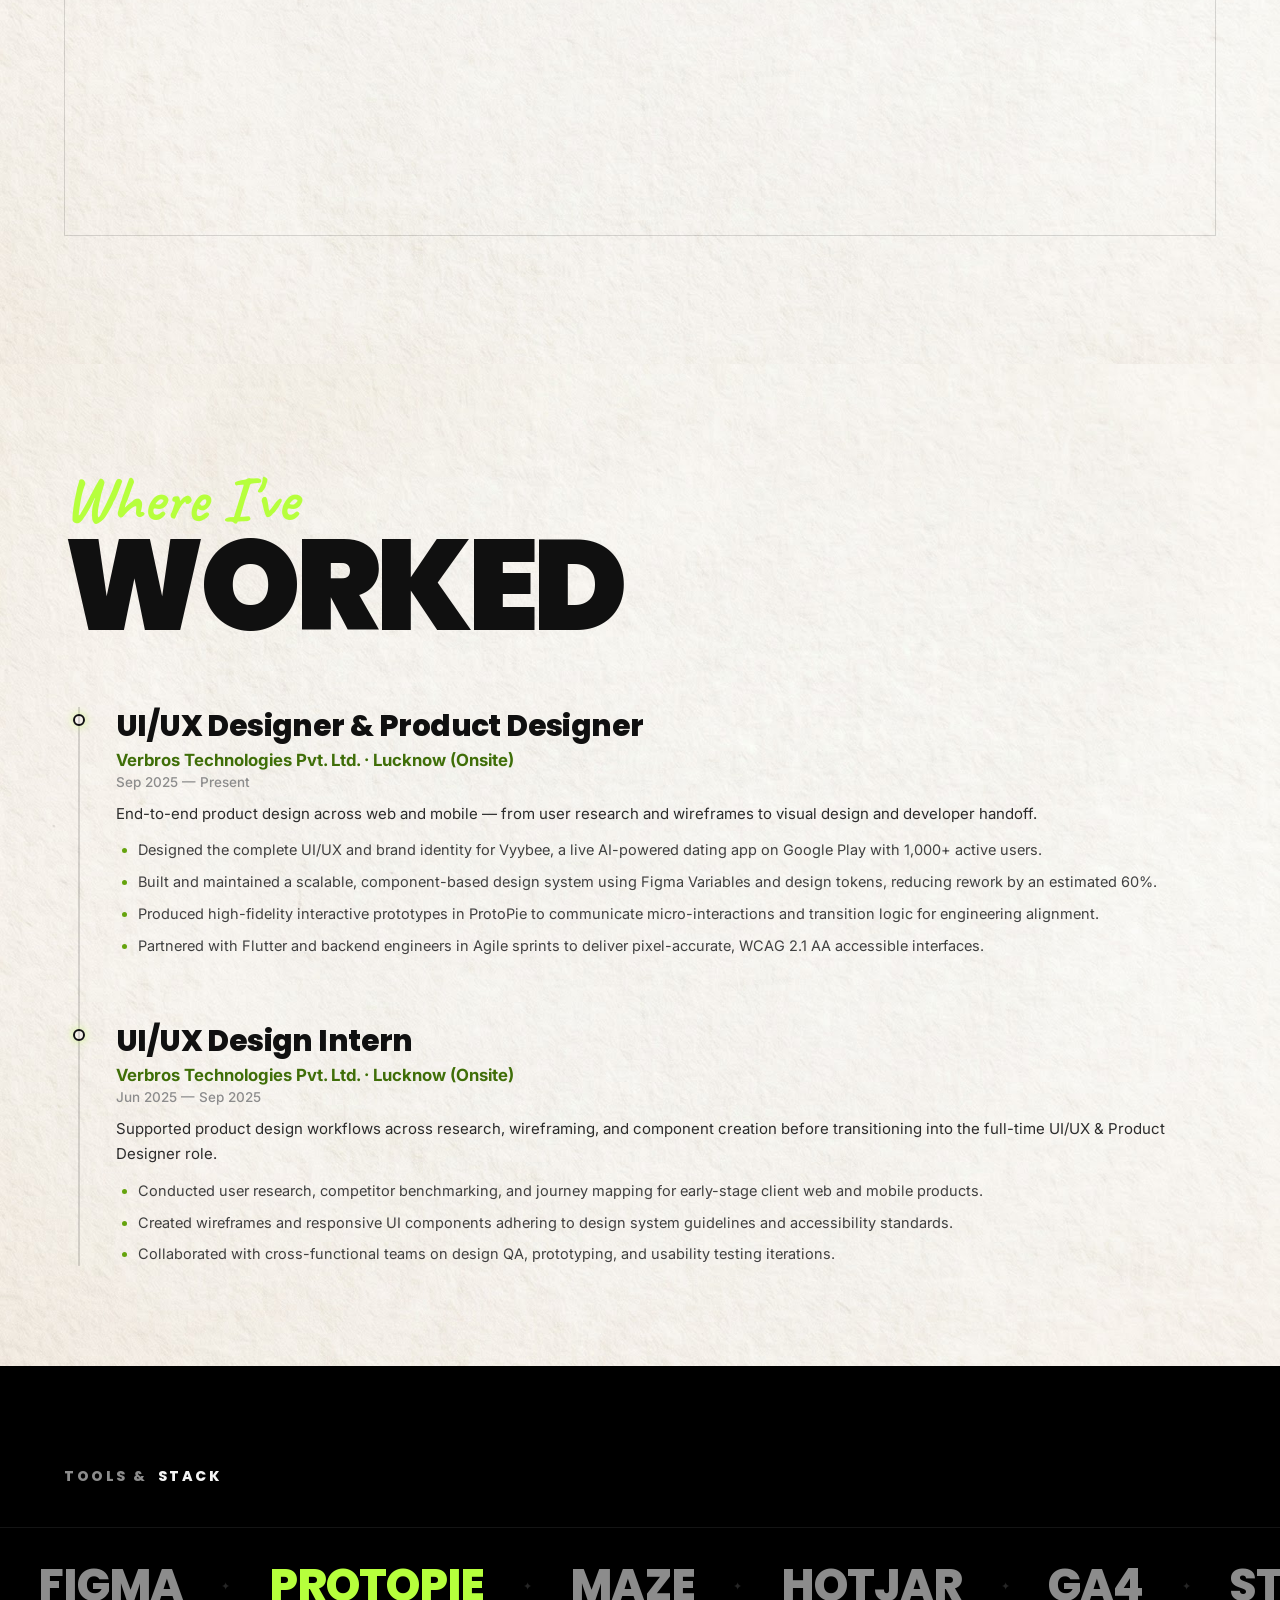
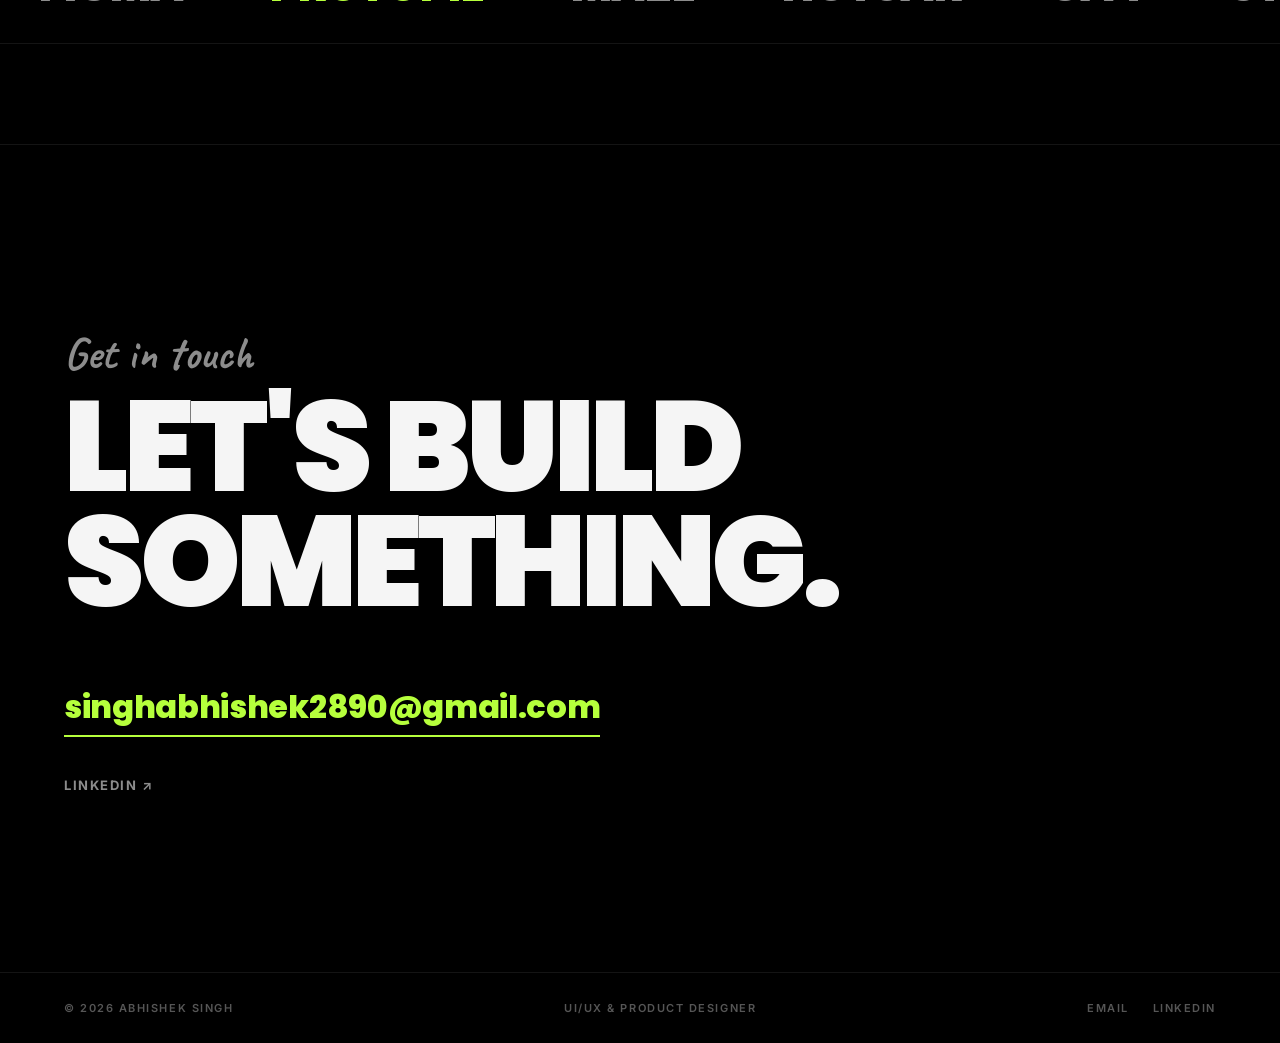
==== commit 3a8e8996: "feat: redesign Experience timeline, update case study galleries, dates to 2026, contact info, and he" ====
--- a/index.html
+++ b/index.html
@@ -1,405 +1,654 @@
-<!doctype html>
+<!DOCTYPE html>
 <html lang="en">
-  <head>
-    <meta charset="utf-8">
-    <meta name="viewport" content="width=device-width, initial-scale=1">
-    <title>Abhishek Singh - UI/UX Designer</title>
-    <meta name="description" content="Portfolio of Abhishek Singh, a UI/UX designer based in Lucknow, featuring Vyybee and Planto case studies.">
-    
-    <!-- Preconnect to Fonts -->
-    <link rel="preconnect" href="https://fonts.googleapis.com">
-    <link rel="preconnect" href="https://fonts.gstatic.com" crossorigin>
-    
-    <!-- Satoshi from Fontshare & Plus Jakarta Sans from Google Fonts -->
-    <link href="https://fonts.googleapis.com/css2?family=Plus+Jakarta+Sans:ital,wght@0,300;0,400;0,500;0,600;0,700;0,800;1,300;1,400;1,500;1,600;1,700;1,800&display=swap" rel="stylesheet">
-    <link href="https://api.fontshare.com/v2/css?f[]=satoshi@300,400,500,700,900&display=swap" rel="stylesheet">
-    
-    <link rel="stylesheet" href="styles.css">
-  </head>
-  <body>
-    <!-- Sharp white follower dot trailing the cursor -->
-    <div class="mouse-follower" aria-hidden="true"></div>
-
-    <!-- Floating pill header -->
-    <header class="site-header">
-      <a class="brand" href="#home" aria-label="Abhishek Singh portfolio home">
-        <span class="brand-logo">
-          <svg width="26" height="26" viewBox="0 0 32 32" fill="none" xmlns="http://www.w3.org/2000/svg">
-            <defs>
-              <linearGradient id="logo-grad" x1="0%" y1="0%" x2="100%" y2="100%">
-                <stop offset="0%" stop-color="#6366f1" />
-                <stop offset="100%" stop-color="#38bdf8" />
-              </linearGradient>
-            </defs>
-            <path d="M6 26L14 6C14.5 4.8 15.5 4 16.8 4C18 4 19 4.8 19.5 6L27.5 26" stroke="url(#logo-grad)" stroke-width="3.2" stroke-linecap="round" stroke-linejoin="round"/>
-            <path d="M11 18H22.5" stroke="url(#logo-grad)" stroke-width="3.2" stroke-linecap="round"/>
-            <path d="M10 26C10 26 13 23 16 23C19 23 22 26 22 26" stroke="url(#logo-grad)" stroke-width="2.5" stroke-linecap="round"/>
-          </svg>
-        </span>
-        <span class="brand-text">Abhishek.Design</span>
-      </a>
-      <button class="nav-toggle" type="button" aria-label="Open navigation" aria-expanded="false">
-        <span></span>
-        <span></span>
-      </button>
-      <nav class="site-nav" aria-label="Primary navigation">
-        <a href="#projects">Projects</a>
-        <a href="#about">About</a>
-        <a href="#services">Services</a>
-        <a href="#why-me">Why Me</a>
-        <a href="#contact">Contact</a>
-      </nav>
-    </header>
-
-    <main id="home">
-      <!-- Hero Section -->
-      <section class="hero section-pad">
-        <!-- Background animated shooting stars -->
-        <div class="shooting-stars-container" aria-hidden="true">
-          <div class="star"></div>
-          <div class="star"></div>
-          <div class="star"></div>
-          <div class="star"></div>
-          <div class="star"></div>
-          <div class="star"></div>
-        </div>
-
-        <div class="hero-bg" aria-hidden="true"></div>
-        <div class="hero-content">
-          <!-- Availability Badge -->
-          <div class="availability-badge reveal">
-            <span class="status-dot"></span>
-            <span>Available for work</span>
-          </div>
-          
-          <p class="eyebrow reveal">UI/UX Designer / Product Designer</p>
-          
-          <div class="hero-grid">
-            <div class="reveal">
-              <h1>Abhishek Singh</h1>
-              <p class="hero-copy">A versatile designer crafting product, web, and visual systems that make digital experiences feel sharp, usable, and emotionally memorable.</p>
-              <div class="hero-actions">
-                <a class="button primary" href="#projects">See Projects</a>
-                <a class="button ghost" href="#contact">Contact Now</a>
-              </div>
-              <div class="hero-metrics" aria-label="Portfolio highlights">
-                <div><strong>03</strong><span>Featured case studies</span></div>
-                <div><strong>10+</strong><span>Design skills</span></div>
-                <div><strong>2025</strong><span>Available for projects</span></div>
-              </div>
-            </div>
-            
-            <aside class="hero-feature reveal" aria-label="Featured design preview">
-              <div class="feature-orbit" aria-hidden="true"></div>
-              <!-- Pedestal preview of Vyybee dating app mockup -->
-              <img class="hero-phone one" src="assets/Hero-section-vyybee-mockup.jpeg" alt="Vyybee dating app screen mockup">
-              <img class="hero-phone two" src="assets/planto-mockup.jpeg" alt="Planto landing page desktop design mockup">
-              <div class="status-panel">
-                <strong>Lucknow based UI/UX Designer and Editor</strong>
-                <div class="mini-tags">
-                  <span>Figma</span>
-                  <span>UX Design</span>
-                  <span>Design Systems</span>
-                </div>
-              </div>
-            </aside>
-          </div>
-        </div>
-      </section>
-
-      <!-- Seamless scrolling ticker with glassmorphism chips -->
-      <section class="ticker-text-marquee" aria-label="Design capabilities">
-        <div class="ticker-text-container">
-          <div class="ticker-text-track">
-            <span class="ticker-chip">Product Design</span>
-            <span class="ticker-chip">UX Strategy</span>
-            <span class="ticker-chip">Visual Systems</span>
-            <span class="ticker-chip">Wireframes</span>
-            <span class="ticker-chip">Prototypes</span>
-            <span class="ticker-chip">Motion Ready UI</span>
-            <span class="ticker-chip">Figma Systems</span>
-            
-            <!-- Duplicate for seamless scroll -->
-            <span class="ticker-chip">Product Design</span>
-            <span class="ticker-chip">UX Strategy</span>
-            <span class="ticker-chip">Visual Systems</span>
-            <span class="ticker-chip">Wireframes</span>
-            <span class="ticker-chip">Prototypes</span>
-            <span class="ticker-chip">Motion Ready UI</span>
-            <span class="ticker-chip">Figma Systems</span>
-          </div>
-        </div>
-      </section>
-
-      <!-- Projects Section -->
-      <section id="projects" class="section-pad">
-        <div class="section-heading reveal">
-          <p class="eyebrow">Recent Designs</p>
-          <h2>Case studies that show the thinking behind the screens.</h2>
-        </div>
-        <div class="project-grid">
-          <a class="project-card reveal" href="projects/vyybee.html" aria-label="Open Vyybee case study">
-            <div class="project-image-wrapper">
-              <img src="assets/vyybee-pedestal.jpeg" alt="Vyybee dating app preview card mockup">
-              <div class="project-overlay">
-                <span class="project-cta">View Case Study <svg width="14" height="14" viewBox="0 0 24 24" fill="none" stroke="currentColor" stroke-width="2.5"><line x1="5" y1="12" x2="19" y2="12"></line><polyline points="12 5 19 12 12 19"></polyline></svg></span>
-              </div>
-            </div>
-            <div class="project-info">
-              <p class="project-type">Mobile app / Dating</p>
-              <h3>Vyybee</h3>
-              <p>A Gen Z dating app shaped around compatibility checks, future goals, and playful relationship feedback loops. Live on Play Store.</p>
-            </div>
-          </a>
-          <a class="project-card reveal" href="projects/schoolbuds.html" aria-label="Open SchoolBuds case study">
-            <div class="project-image-wrapper">
-              <img src="assets/Landing-page-mockup.jpeg" alt="SchoolBuds dashboard and communication app preview card">
-              <div class="project-overlay">
-                <span class="project-cta">View Case Study <svg width="14" height="14" viewBox="0 0 24 24" fill="none" stroke="currentColor" stroke-width="2.5"><line x1="5" y1="12" x2="19" y2="12"></line><polyline points="12 5 19 12 12 19"></polyline></svg></span>
-              </div>
-            </div>
-            <div class="project-info">
-              <p class="project-type">Mobile & Web app / SaaS School Platform</p>
-              <h3>SchoolBuds</h3>
-              <p>A modern communication and student management SaaS platform connecting teachers, parents, and students through one unified, beautiful ecosystem.</p>
-            </div>
-          </a>
-          <a class="project-card reveal" href="projects/planto.html" aria-label="Open Planto case study">
-            <div class="project-image-wrapper">
-              <img src="assets/planto-mockup-1.jpeg" alt="Planto ecommerce landing page design preview card">
-              <div class="project-overlay">
-                <span class="project-cta">View Case Study <svg width="14" height="14" viewBox="0 0 24 24" fill="none" stroke="currentColor" stroke-width="2.5"><line x1="5" y1="12" x2="19" y2="12"></line><polyline points="12 5 19 12 12 19"></polyline></svg></span>
-              </div>
-            </div>
-            <div class="project-info">
-              <p class="project-type">Web / Ecommerce</p>
-              <h3>Planto</h3>
-              <p>A premium plant shopping landing page with dark glassmorphism, curated products, customer reviews, and a calm green visual language.</p>
-            </div>
-          </a>
-        </div>
-      </section>
-
-      <!-- Why Choose Me (Comparison) Section -->
-      <section id="why-me" class="section-pad why-me-section">
-        <div class="section-heading reveal">
-          <p class="eyebrow">Why Choose Me</p>
-          <h2>Why Partner with Me for Design Excellence</h2>
-        </div>
-        <div class="benefits-grid">
-          <div class="benefit-card reveal">
-            <div class="benefit-header">
-              <span class="pro-tag">Skilled Professional</span>
-              <span class="amateur-tag">Amateur Designer</span>
-            </div>
-            <div class="benefit-body">
-              <div class="pro-side">
-                <h4>Gain Access to Top Talent</h4>
-                <p>Gain access to top-tier talent with years of experience, ensuring flawless execution.</p>
-              </div>
-              <div class="amateur-side">
-                <h4>Inconsistent Execution</h4>
-                <p>Lack of experience may result in design inconsistencies and overlooked details.</p>
-              </div>
-            </div>
-          </div>
-          <div class="benefit-card reveal">
-            <div class="benefit-header">
-              <span class="pro-tag">Future-Ready Designs</span>
-              <span class="amateur-tag">Outdated Concepts</span>
-            </div>
-            <div class="benefit-body">
-              <div class="pro-side">
-                <h4>Stay Ahead of Trends</h4>
-                <p>Crafting modern, scalable designs that grow with your business and stay ahead of trends.</p>
-              </div>
-              <div class="amateur-side">
-                <h4>Stale Concepts</h4>
-                <p>Stale designs that don't reflect current trends or your evolving brand narrative.</p>
-              </div>
-            </div>
-          </div>
-          <div class="benefit-card reveal">
-            <div class="benefit-header">
-              <span class="pro-tag">Client-Centric Collaboration</span>
-              <span class="amateur-tag">Detached Communication</span>
-            </div>
-            <div class="benefit-body">
-              <div class="pro-side">
-                <h4>Your Vision Leads</h4>
-                <p>Your vision leads the way — I work closely with you to bring ideas to life with precision and creativity.</p>
-              </div>
-              <div class="amateur-side">
-                <h4>Poor Feedback Loops</h4>
-                <p>Lack of collaboration and poor feedback loops can result in misaligned outcomes.</p>
-              </div>
-            </div>
-          </div>
-          <div class="benefit-card reveal">
-            <div class="benefit-header">
-              <span class="pro-tag">Timely Project Tracking</span>
-              <span class="amateur-tag">Unstructured Work</span>
-            </div>
-            <div class="benefit-body">
-              <div class="pro-side">
-                <h4>Regular Updates</h4>
-                <p>Stay informed with regular progress updates and timely deliverables.</p>
-              </div>
-              <div class="amateur-side">
-                <h4>Unreliable Timelines</h4>
-                <p>Inconsistent timelines and last-minute changes can compromise quality.</p>
-              </div>
-            </div>
-          </div>
-        </div>
-      </section>
-
-      <!-- Design Lab Section -->
-      <section class="section-pad design-lab">
-        <div class="section-heading reveal">
-          <p class="eyebrow">Design Detail</p>
-          <h2>Built to feel like a designer's own studio, not a template.</h2>
-        </div>
-        <div class="lab-grid">
-          <article class="lab-card reveal">
-            <span>01</span>
-            <h3>Real product screens</h3>
-            <p>Project cards use captured interface work from Figma so the portfolio leads with evidence, not decoration.</p>
-          </article>
-          <article class="lab-card reveal">
-            <span>02</span>
-            <h3>Editorial rhythm</h3>
-            <p>Large type, compact cards, and generous negative space create a modern UI/UX portfolio cadence.</p>
-          </article>
-          <article class="lab-card reveal">
-            <span>03</span>
-            <h3>Conversion ready</h3>
-            <p>Clear project paths, service clarity, and contact actions keep the site beautiful but practical.</p>
-          </article>
-        </div>
-      </section>
-
-      <!-- About Section with AI artwork -->
-      <section id="about" class="section-pad split-section">
-        <div class="about-text-column reveal">
-          <div class="section-heading">
-            <p class="eyebrow">Expert Designer</p>
-            <h2>Abhishek Singh, your designer.</h2>
-          </div>
-          <p class="about-bio">Abhishek Singh is a dedicated UI/UX Designer and Editor from Lucknow. He specializes in creative design with seamless execution to craft clean, modern, and purposeful digital experiences.</p>
-          <div class="skill-cloud" aria-label="Skills">
-            <span>Design System</span>
-            <span>UX Design</span>
-            <span>UI Design</span>
-            <span>Wireframing</span>
-            <span>Figma</span>
-            <span>Prototyping</span>
-            <span>Dataflow</span>
-            <span>Typography</span>
-            <span>Premiere Pro</span>
-            <span>Miro</span>
-            <span>ProtoPie</span>
-            <span>Figma Make</span>
-            <span>Maze</span>
-          </div>
-        </div>
-        <div class="about-image-column reveal">
-          <div class="about-artwork-frame">
-            <img src="assets/creative-studio.png" alt="Creative design workspace 3D illustration">
-          </div>
-        </div>
-      </section>
-
-      <!-- Process Section -->
-      <section class="section-pad process">
-        <div class="section-heading reveal">
-          <p class="eyebrow">How it works</p>
-          <h2>Process is everything.</h2>
-        </div>
-        <div class="steps">
-          <article class="step-card reveal">
-            <span>01</span>
-            <h3>Let's Get In Touch</h3>
-            <p>Discuss goals, audience, constraints, and the business idea behind the product.</p>
-          </article>
-          <article class="step-card reveal">
-            <span>02</span>
-            <h3>Shape the Direction</h3>
-            <p>Translate the vision into flows, structure, wireframes, and visual references.</p>
-          </article>
-          <article class="step-card reveal">
-            <span>03</span>
-            <h3>Design the Experience</h3>
-            <p>Create polished interfaces that are functional, responsive, and ready for handoff.</p>
-          </article>
-          <article class="step-card reveal">
-            <span>04</span>
-            <h3>Hand Over</h3>
-            <p>Deliver organized screens, assets, and design notes for smooth development.</p>
-          </article>
-        </div>
-      </section>
-
-      <!-- Services Section -->
-      <section id="services" class="section-pad services">
-        <div class="section-heading reveal">
-          <p class="eyebrow">Design Services</p>
-          <h2>Focused services for digital products and brands.</h2>
-        </div>
-        <div class="service-bento">
-          <article class="service-card reveal tall-bento">
-            <div class="service-icon">
-              <!-- Website design SVG -->
-              <svg width="24" height="24" viewBox="0 0 24 24" fill="none" stroke="currentColor" stroke-width="1.8" stroke-linecap="round" stroke-linejoin="round"><rect x="2" y="3" width="20" height="14" rx="2" ry="2"></rect><line x1="8" y1="21" x2="16" y2="21"></line><line x1="12" y1="17" x2="12" y2="21"></line></svg>
-            </div>
-            <h3>Website Design</h3>
-            <p>User-centric websites that improve clarity, engagement, and conversion.</p>
-          </article>
-          <article class="service-card reveal">
-            <div class="service-icon">
-              <!-- Figma Design SVG -->
-              <svg width="24" height="24" viewBox="0 0 24 24" fill="none" stroke="currentColor" stroke-width="1.8" stroke-linecap="round" stroke-linejoin="round"><path d="M5 5.5A3.5 3.5 0 0 1 8.5 2H12v7H8.5A3.5 3.5 0 0 1 5 5.5z"></path><path d="M12 2h3.5a3.5 3.5 0 0 1 0 7H12V2z"></path><path d="M12 12.5a3.5 3.5 0 1 1 7-3.5h-7v3.5z"></path><path d="M5 15.5A3.5 3.5 0 0 1 8.5 12H12v3.5a3.5 3.5 0 1 1-7 0z"></path><path d="M12 12h3.5a3.5 3.5 0 0 1 0 7H12v-7z"></path></svg>
-            </div>
-            <h3>Figma Design</h3>
-            <p>Interactive, organized Figma files that simplify complexity and elevate usability.</p>
-          </article>
-          <article class="service-card reveal">
-            <div class="service-icon">
-              <!-- Wireframing SVG -->
-              <svg width="24" height="24" viewBox="0 0 24 24" fill="none" stroke="currentColor" stroke-width="1.8" stroke-linecap="round" stroke-linejoin="round"><rect x="3" y="3" width="18" height="18" rx="2" ry="2"></rect><line x1="9" y1="3" x2="9" y2="21"></line><line x1="9" y1="9" x2="21" y2="9"></line></svg>
-            </div>
-            <h3>Wireframing</h3>
-            <p>Simple structural layouts that make screens easier to understand before visual polish.</p>
-          </article>
-          <article class="service-card reveal">
-            <div class="service-icon">
-              <!-- Graphic Design SVG -->
-              <svg width="24" height="24" viewBox="0 0 24 24" fill="none" stroke="currentColor" stroke-width="1.8" stroke-linecap="round" stroke-linejoin="round"><circle cx="12" cy="12" r="10"></circle><circle cx="12" cy="12" r="4"></circle><line x1="4.93" y1="4.93" x2="19.07" y2="19.07"></line></svg>
-            </div>
-            <h3>Graphic Design</h3>
-            <p>Bold visual content for campaigns, posters, social media, and brand communication.</p>
-          </article>
-        </div>
-      </section>
-
-      <!-- Contact Section -->
-      <section id="contact" class="section-pad contact">
-        <div class="contact-panel reveal">
-          <p class="eyebrow">Let's Connect</p>
-          <h2>Let's grow together.</h2>
-          <p>Have a product idea, website, or brand experience that needs thoughtful design?</p>
-          <div class="hero-actions">
-            <a class="button primary" href="mailto:singhabhishek2890@gmail.com">Email Abhishek</a>
-            <a class="button ghost" href="https://www.linkedin.com/in/abhisheksingh0702" target="_blank" rel="noreferrer">LinkedIn</a>
-          </div>
-        </div>
-      </section>
-    </main>
-
+<head>
+  <meta charset="UTF-8" />
+  <meta name="viewport" content="width=device-width, initial-scale=1.0" />
+  <title>Abhishek Singh — UI/UX & Product Designer</title>
+  <meta name="description" content="Portfolio of Abhishek Singh, UI/UX and Product Designer based in Lucknow. Led design for Vyybee, an AI-powered dating app with 1,000+ active users." />
+
+  <!-- Google Fonts -->
+  <link rel="preconnect" href="https://fonts.googleapis.com" />
+  <link rel="preconnect" href="https://fonts.gstatic.com" crossorigin />
+  <link href="https://fonts.googleapis.com/css2?family=Poppins:wght@400;500;700;800;900&family=Caveat:wght@400;600;700&family=Inter:wght@400;500;600&display=swap" rel="stylesheet" />
+
+  <link rel="stylesheet" href="styles.css" />
+</head>
+<body>
+
+  <!-- Custom cursor -->
+  <div class="mouse-follower" aria-hidden="true"></div>
+
+  <!-- =========================================================
+       NAVIGATION
+  ========================================================== -->
+  <header class="site-header">
+    <a class="brand" href="#home" aria-label="Abhishek Singh portfolio home">
+      <span class="brand-name">A<span class="brand-dot accent">.</span></span>
+    </a>
+    <button class="nav-toggle" type="button" aria-label="Open navigation" aria-expanded="false">
+      <span></span>
+      <span></span>
+    </button>
+    <nav class="site-nav" aria-label="Primary navigation">
+      <a href="#about">About</a>
+      <a href="#skills">Skills</a>
+      <a href="#projects">Work</a>
+      <a href="#process">Process</a>
+      <a href="#contact">Contact</a>
+    </nav>
+  </header>
+
+  <main id="home">
+
+    <!-- =========================================================
+         SECTION 1 — HERO (dark)
+    ========================================================== -->
+    <section class="hero-section grain-overlay grid-texture" id="hero">
+      <div class="hero-inner">
+
+        <!-- Eyebrow label -->
+        <div class="hero-eyebrow">
+          <span class="eyebrow-white">UI/UX</span>
+          <span class="eyebrow-gray">Design</span>
+        </div>
+
+        <!-- Giant headline with embedded image placeholder -->
+        <div class="hero-headline-wrap">
+          <h1 class="hero-headline">
+            <span class="hl-part">Portf</span><!--
+            --><span class="hl-visual-slot" aria-hidden="true">
+              <!-- Hero visual: replace src with your final image when ready -->
+              <img
+                src="assets/Glass_sphere_3D.jpeg"
+                alt="Hero visual — Abhishek Singh design portfolio"
+                class="hero-visual-img"
+                loading="eager"
+              />
+            </span><!--
+            --><span class="hl-part">lio</span>
+          </h1>
+
+          <!-- Cursive signature bottom-right of headline -->
+          <div class="hero-signature" aria-label="Abhishek Singh">
+            <span class="cursive-sig">Abhishek Singh</span>
+          </div>
+        </div>
+
+        <!-- Scroll cue -->
+        <div class="hero-scroll-cue" aria-hidden="true">
+          <span class="scroll-line"></span>
+          <span class="scroll-text">Scroll</span>
+        </div>
+
+      </div>
+    </section>
+
+    <!-- =========================================================
+         SECTION 2 — ABOUT (cream)
+    ========================================================== -->
+    <section class="about-section grain-overlay" id="about">
+      <div class="about-inner">
+
+        <!-- Left: text -->
+        <div class="about-text reveal">
+          <h2 class="about-hello">Hello!</h2>
+          <p class="about-subname">I am Abhishek Singh.</p>
+
+          <!-- Cursive "About me" annotation with SVG arrow -->
+          <div class="about-annotation">
+            <span class="cursive-annotation">About me</span>
+            <svg class="annotation-arrow" viewBox="0 0 40 40" fill="none" xmlns="http://www.w3.org/2000/svg" aria-hidden="true">
+              <path d="M8 6 C10 18, 24 20, 32 34" stroke="#101010" stroke-width="1.8" stroke-linecap="round" fill="none"/>
+              <path d="M26 32 L32 34 L29 27" stroke="#101010" stroke-width="1.8" stroke-linecap="round" stroke-linejoin="round" fill="none"/>
+            </svg>
+          </div>
+
+          <p class="about-bio">
+            UI/UX and Product Designer based in Lucknow. I led design end-to-end on <strong>Vyybee</strong>, an AI-powered dating app live on Google Play with 1,000+ active users — from brand identity to the full design system and developer handoff. I'm currently expanding into AI-driven automation and workflow design alongside my product design practice.
+          </p>
+
+          <div class="about-cta-row">
+            <a href="#projects" class="btn-primary">View Work</a>
+            <a href="#contact" class="btn-ghost">Get in Touch</a>
+          </div>
+        </div>
+
+        <!-- Right: portrait placeholder -->
+        <div class="about-portrait reveal">
+          <!-- Portrait: replace src with your pencil-sketch portrait when ready -->
+          <img
+            src="assets/sketchAbhishek.png"
+            alt="Pencil sketch portrait of Abhishek Singh"
+            class="about-portrait-img"
+            loading="lazy"
+          />
+        </div>
+
+      </div>
+    </section>
+
+    <!-- =========================================================
+         SECTION 3 — SKILLS GRID (cream, continues)
+    ========================================================== -->
+    <section class="skills-section grain-overlay" id="skills">
+      <div class="skills-inner">
+
+        <!-- Section heading with cursive overlap -->
+        <div class="skills-heading reveal">
+          <div class="layered-heading">
+            <span class="lh-cursive">What I</span>
+            <h2 class="lh-bold">Do</h2>
+          </div>
+        </div>
+
+        <!-- 3×2 numbered grid -->
+        <div class="skills-grid">
+
+          <div class="skill-cell reveal">
+            <span class="skill-num">01</span>
+            <span class="skill-bold">Product<br/>Design</span>
+            <span class="skill-cursive">End-to-end</span>
+          </div>
+
+          <div class="skill-cell reveal">
+            <span class="skill-num">02</span>
+            <span class="skill-bold">UI<br/>Design</span>
+            <span class="skill-cursive">Visual systems</span>
+          </div>
+
+          <div class="skill-cell reveal">
+            <span class="skill-num">03</span>
+            <span class="skill-bold">UX<br/>Strategy</span>
+            <span class="skill-cursive">Research-led</span>
+          </div>
+
+          <div class="skill-cell reveal">
+            <span class="skill-num">04</span>
+            <span class="skill-bold">Design<br/>Systems</span>
+            <span class="skill-cursive">Scalable</span>
+          </div>
+
+          <div class="skill-cell reveal">
+            <span class="skill-num">05</span>
+            <span class="skill-bold">Prototyping</span>
+            <span class="skill-cursive">Figma / ProtoPie</span>
+          </div>
+
+          <div class="skill-cell reveal">
+            <span class="skill-num">06</span>
+            <span class="skill-bold">AI<br/>Automation</span>
+            <span class="skill-cursive">Workflows</span>
+          </div>
+
+        </div>
+      </div>
+    </section>
+
+    <!-- =========================================================
+         SECTION 4 — TAGLINE / MANIFESTO POSTER (dark)
+         Palate-cleanser between Skills and first Project Spotlight
+    ========================================================== -->
+    <section class="tagline-section grain-overlay grid-texture" id="projects">
+      <div class="tagline-inner">
+        <div class="tagline-marquee reveal">
+          <!-- Corner + midpoint handles -->
+          <span class="cs-handle tl" aria-hidden="true"></span>
+          <span class="cs-handle tr" aria-hidden="true"></span>
+          <span class="cs-handle bl" aria-hidden="true"></span>
+          <span class="cs-handle br" aria-hidden="true"></span>
+          <span class="cs-handle tc" aria-hidden="true"></span>
+          <span class="cs-handle bc" aria-hidden="true"></span>
+
+          <h2 class="tagline-label">Product Design</h2>
+          <p class="tagline-sub">
+            I design clear, usable product experiences — and the AI-driven workflows behind them.
+          </p>
+        </div>
+      </div>
+    </section>
+
+    <!-- =========================================================
+         PROJECT SPOTLIGHT 1 — VYYBEE
+    ========================================================== -->
+
+    <!-- Spotlight: text + mockup -->
+    <section class="spotlight-section grain-overlay" id="vyybee">
+      <div class="spotlight-text reveal">
+
+        <!-- Layered heading: App / Design -->
+        <div class="spotlight-heading">
+          <span class="cs-heading-bold">App</span>
+          <span class="cs-heading-cursive">Design</span>
+        </div>
+
+        <p class="spotlight-client-name">Client: Vyybee.</p>
+        <p class="spotlight-client-type">AI-powered dating app · Live on Google Play</p>
+
+        <p class="spotlight-para">
+          Vyybee is a Gen Z dating app that replaces mindless swiping with genuine compatibility —
+          pairing users through shared future goals, personality quizzes, and a live Vibe Score.
+          I led the project end-to-end: brand identity, full UI design system, all feature screens,
+          and developer handoff in Figma. The app is live on Google Play with 1,000+ active users.
+        </p>
+
+        <p class="spotlight-features-heading">Key features</p>
+        <ul class="spotlight-features-list">
+          <li><strong>Style:</strong> Dark premium UI, neon-rose accents, glassmorphic cards, emotional interface metaphors.</li>
+          <li><strong>Target Audience:</strong> Gen Z (18–26) seeking meaningful relationships over superficial swipes.</li>
+          <li>AI-assisted Compatibility Check — cultural, mindset, and lifestyle scoring side-by-side before chat.</li>
+          <li>Future Goals alignment: an interactive bucket-list map showing long-term dream overlap.</li>
+          <li>Mind Reader Challenge — gamified quiz that breaks the ice naturally from day one.</li>
+          <li>Live Vibe Score: real-time trust metric that updates based on conversation activity.</li>
+          <li>Full onboarding, swipe/discovery, match, chat, profile, and settings screens.</li>
+        </ul>
+
+        <div class="spotlight-cta-row">
+          <a href="projects/vyybee.html" class="btn-primary">Full Case Study ↗</a>
+          <a href="https://play.google.com/store/apps/details?id=com.verbros.vyybee" target="_blank" rel="noopener" class="btn-ghost">Play Store ↗</a>
+        </div>
+
+      </div>
+
+      <div class="spotlight-mockup">
+        <div class="spotlight-collage-grid reveal">
+          <div class="collage-col">
+            <div class="collage-item logo-tile" style="aspect-ratio: 3/4;">
+              <img src="assets/vyybeeBallTransparent.png" alt="Vyybee logo ball" style="filter: none;" />
+            </div>
+            <div class="collage-item" style="aspect-ratio: 3/4;">
+              <img src="assets/Hero-section-vyybee-mockup.jpeg" alt="Vyybee hero section mockup" />
+            </div>
+          </div>
+          <div class="collage-col">
+            <div class="collage-item" style="aspect-ratio: 3/5;">
+              <img src="assets/compatibility-mockup.jpeg" alt="Vyybee compatibility check screen" />
+            </div>
+            <div class="collage-item" style="aspect-ratio: 3/2;">
+              <img src="assets/ColorPaletteMockup.jpeg" alt="Vyybee color palette mockup" />
+            </div>
+          </div>
+          <div class="collage-col">
+            <div class="collage-item" style="aspect-ratio: 5/3;">
+              <img src="assets/vyybee-marble.jpeg" alt="Vyybee marble aesthetic" />
+            </div>
+            <div class="collage-item" style="aspect-ratio: 5/4;">
+              <img src="assets/TypographyMockup.jpeg" alt="Vyybee typography mockup" />
+            </div>
+          </div>
+        </div>
+      </div>
+    </section>
+
+    <!-- Main Screens: Vyybee -->
+    <section class="screens-section grain-overlay" id="vyybee-screens">
+      <div class="screens-inner">
+
+        <div class="screens-heading reveal">
+          <div class="layered-heading">
+            <span class="lh-cursive">Main</span>
+            <h2 class="lh-bold" style="color: var(--color-ink);">Screens</h2>
+          </div>
+        </div>
+
+
+
+        <!-- Real existing assets used as supplement below placeholder -->
+        <div class="screens-real-gallery reveal">
+          <img src="assets/phone_mockup_Discover.jpeg" alt="Vyybee discover screen" loading="lazy" />
+          <img src="assets/compatibility-mockup.jpeg" alt="Vyybee compatibility screen" loading="lazy" />
+          <img src="assets/Future-goals-mockup.jpeg" alt="Vyybee future goals screen" loading="lazy" />
+          <img src="assets/Mind-reader-mockup.jpeg" alt="Vyybee mind reader screen" loading="lazy" />
+        </div>
+
+      </div>
+    </section>
+
+    <!-- =========================================================
+         PROJECT SPOTLIGHT 2 — SCHOOLBUDS
+    ========================================================== -->
+
+    <section class="spotlight-section grain-overlay" id="schoolbuds">
+      <div class="spotlight-text reveal">
+
+        <div class="spotlight-heading">
+          <span class="cs-heading-bold">App</span>
+          <span class="cs-heading-cursive">Design</span>
+        </div>
+
+        <p class="spotlight-client-name">Client: SchoolBuds.</p>
+        <p class="spotlight-client-type">School management & communication SaaS</p>
+
+        <p class="spotlight-para">
+          SchoolBuds unifies homework, grades, attendance, notices, and real-time bus tracking into
+          one platform for teachers, parents, and students. The existing software had 12+ competing
+          dashboard widgets with ambiguous data formats and no safety tracking. The redesign built
+          three distinct, role-focused interfaces from a single shared design system.
+        </p>
+
+        <p class="spotlight-features-heading">Key features</p>
+        <ul class="spotlight-features-list">
+          <li><strong>Style:</strong> Clean SaaS UI, warm-orange accent, role-colour-coded views, system-clarity first.</li>
+          <li><strong>Target Audience:</strong> School teachers, parents of K-12 students, students aged 10–18.</li>
+          <li>Teacher Console: 3-zone layout — roll call, homework, and notices in single taps.</li>
+          <li>Parent Dashboard: child-switcher cards, attendance percentage charts, GPS bus push alerts.</li>
+          <li>Student Portal: class progress meters, pending homework cards, teacher feedback channel.</li>
+          <li>Before/after redesign: 12+ competing widgets collapsed to role-specific information hierarchies.</li>
+          <li>Unified brand identity, logo, colour system, and component library across all three portals.</li>
+        </ul>
+
+        <div class="spotlight-cta-row">
+          <a href="projects/schoolbuds.html" class="btn-primary">Full Case Study ↗</a>
+        </div>
+
+      </div>
+
+      <div class="spotlight-mockup">
+        <div class="spotlight-collage-grid reveal">
+          <div class="collage-col">
+            <div class="collage-item" style="aspect-ratio: 3/4;">
+              <img src="assets/schoolBudsLogo2.jpeg" alt="SchoolBuds logo" />
+            </div>
+            <div class="collage-item" style="aspect-ratio: 5/2;">
+              <img src="assets/Landing-page-mockup.jpeg" alt="SchoolBuds landing page mockup" />
+            </div>
+          </div>
+          <div class="collage-col">
+            <div class="collage-item" style="aspect-ratio: 3/5;">
+              <img src="assets/Teacher-phone-mockup.jpeg" alt="SchoolBuds teacher view" />
+            </div>
+            <div class="collage-item" style="aspect-ratio: 1/1;">
+              <img src="assets/Login-screen-mockup.jpeg" alt="SchoolBuds login screen mockup" />
+            </div>
+          </div>
+          <div class="collage-col">
+            <div class="collage-item" style="aspect-ratio: 5/3;">
+              <img src="assets/Before-after-mockup.jpeg" alt="SchoolBuds before and after comparison" />
+            </div>
+            <div class="collage-item" style="aspect-ratio: 5/4;">
+              <img src="assets/landing-page-1x1.jpeg" alt="SchoolBuds landing page preview" />
+            </div>
+          </div>
+        </div>
+      </div>
+    </section>
+
+    <!-- Main Screens: SchoolBuds -->
+    <section class="screens-section grain-overlay" id="schoolbuds-screens">
+      <div class="screens-inner">
+
+        <div class="screens-heading reveal">
+          <div class="layered-heading">
+            <span class="lh-cursive">Main</span>
+            <h2 class="lh-bold" style="color: var(--color-ink);">Screens</h2>
+          </div>
+        </div>
+
+
+
+        <!-- Real existing assets -->
+        <div class="screens-real-gallery reveal">
+          <img src="assets/Teacher-phone-mockup.jpeg" alt="SchoolBuds teacher console" loading="lazy" />
+          <img src="assets/Parent-phone-mockup.jpeg" alt="SchoolBuds parent dashboard" loading="lazy" />
+          <img src="assets/Student-phone-mockup.jpeg" alt="SchoolBuds student portal" loading="lazy" />
+          <img src="assets/schoolBudsLanding.jpeg" alt="SchoolBuds landing page" loading="lazy" />
+        </div>
+
+      </div>
+    </section>
+
+    <!-- =========================================================
+         PROJECT SPOTLIGHT 3 — PLANTO
+         (No Main Screens grid — web project, fewer phone exports)
+    ========================================================== -->
+
+    <section class="spotlight-section grain-overlay" id="planto">
+      <div class="spotlight-text reveal">
+
+        <div class="spotlight-heading">
+          <span class="cs-heading-bold">Web</span>
+          <span class="cs-heading-cursive">Design</span>
+        </div>
+
+        <p class="spotlight-client-name">Client: Planto.</p>
+        <p class="spotlight-client-type">Premium plant e-commerce · Desktop web landing page</p>
+
+        <p class="spotlight-para">
+          Planto is a premium plant shopping landing page designed to make indoor gardening feel
+          aspirational. Standard e-commerce grids fail to communicate the beauty and value of
+          plants. The design uses a dark botanical atmosphere, parallax greenery panels, and
+          glassmorphic product cards to present plants as high-end living décor.
+        </p>
+
+        <p class="spotlight-features-heading">Key features</p>
+        <ul class="spotlight-features-list">
+          <li><strong>Style:</strong> Dark botanical — deep forest background, glowing green accent, glassmorphic tiles, editorial layout.</li>
+          <li><strong>Target Audience:</strong> Urban millennials (25–40) interested in interior design, sustainability, and wellness.</li>
+          <li>Atmospheric hero with large-scale plant photography and a "Breathe Natural" display headline.</li>
+          <li>Glassmorphic product cards: semi-transparent tiles, consistent grid, visible pricing, mini cart triggers.</li>
+          <li>Educational plant care woven into the product detail flow — building buyer confidence before checkout.</li>
+          <li>User-generated reviews and curated "Best for Your Space" collections for personalised journeys.</li>
+          <li>Responsive bento grid merging editorial storytelling with e-commerce conversion architecture.</li>
+        </ul>
+
+        <div class="spotlight-cta-row">
+          <a href="projects/planto.html" class="btn-primary">Full Case Study ↗</a>
+        </div>
+
+      </div>
+
+      <div class="spotlight-mockup">
+        <div class="spotlight-collage-grid reveal">
+          <div class="collage-col">
+            <div class="collage-item" style="aspect-ratio: 3/4;">
+              <img src="assets/PlantoLogo2.jpeg" alt="Planto logo" />
+            </div>
+            <div class="collage-item" style="aspect-ratio: 16/9;">
+              <img src="assets/deskAiPlant_mockup.jpeg" alt="Planto desk AI mockup" />
+            </div>
+          </div>
+          <div class="collage-col">
+            <div class="collage-item" style="aspect-ratio: 3/5;">
+              <img src="assets/PlantoMockup1.jpeg" alt="Planto plant detail screen" />
+            </div>
+            <div class="collage-item" style="aspect-ratio: 3/2;">
+              <img src="assets/planto-mockup-3.jpeg" alt="Planto care guide screen" />
+            </div>
+          </div>
+          <div class="collage-col">
+            <div class="collage-item" style="aspect-ratio: 5/3;">
+              <img src="assets/planto-mockup-1.jpeg" alt="Planto e-commerce showcase" />
+            </div>
+            <div class="collage-item" style="aspect-ratio: 5/4;">
+              <img src="assets/plantoColorPaalette.jpeg" alt="Planto color palette mockup" />
+            </div>
+          </div>
+        </div>
+      </div>
+    </section>
+
+
+    <!-- =========================================================
+         SECTION 5 — PROCESS (cream)
+    ========================================================== -->
+    <section class="process-section grain-overlay" id="process">
+      <div class="process-inner">
+
+        <!-- Section heading -->
+        <div class="process-heading reveal">
+          <div class="layered-heading">
+            <span class="lh-cursive">How I</span>
+            <h2 class="lh-bold">Work</h2>
+          </div>
+        </div>
+
+        <!-- 4-step numbered grid -->
+        <div class="process-grid">
+
+          <div class="process-cell reveal">
+            <span class="skill-num">01</span>
+            <span class="skill-bold">Discover</span>
+            <span class="skill-cursive">Research & empathy</span>
+            <p class="process-desc">User interviews, competitive audits, and defining the real problem space before a single pixel is placed.</p>
+          </div>
+
+          <div class="process-cell reveal">
+            <span class="skill-num">02</span>
+            <span class="skill-bold">Define</span>
+            <span class="skill-cursive">Strategy & framing</span>
+            <p class="process-desc">Synthesising insights into personas, jobs-to-be-done, and a clear design brief that aligns team and stakeholders.</p>
+          </div>
+
+          <div class="process-cell reveal">
+            <span class="skill-num">03</span>
+            <span class="skill-bold">Design</span>
+            <span class="skill-cursive">Craft & iteration</span>
+            <p class="process-desc">Rapid wireframes to high-fidelity prototypes. Validated early, iterated often — using Figma, ProtoPie, and live user tests.</p>
+          </div>
+
+          <div class="process-cell reveal">
+            <span class="skill-num">04</span>
+            <span class="skill-bold">Deliver</span>
+            <span class="skill-cursive">Handoff & measure</span>
+            <p class="process-desc">Dev-ready specs, annotated component libraries, and post-launch analytics to ensure design actually works in production.</p>
+          </div>
+
+        </div>
+      </div>
+    </section>
+
+    <!-- =========================================================
+         SECTION 5.5 — EXPERIENCE (cream)
+    ========================================================== -->
+    <section class="experience-section grain-overlay cream" id="experience">
+      <div class="experience-inner">
+
+        <div class="experience-heading reveal">
+          <div class="layered-heading">
+            <span class="lh-cursive">Where I've</span>
+            <h2 class="lh-bold">Worked</h2>
+          </div>
+        </div>
+
+        <div class="experience-timeline">
+
+          <div class="experience-item reveal">
+            <span class="experience-dot" aria-hidden="true"></span>
+            <h3 class="experience-role">UI/UX Designer &amp; Product Designer</h3>
+            <div class="experience-company">Verbros Technologies Pvt. Ltd. · Lucknow (Onsite)</div>
+            <div class="experience-time">Sep 2025 — Present</div>
+            <p class="experience-desc">End-to-end product design across web and mobile — from user research and wireframes to visual design and developer handoff.</p>
+            <ul class="experience-bullets">
+              <li>Designed the complete UI/UX and brand identity for Vyybee, a live AI-powered dating app on Google Play with 1,000+ active users.</li>
+              <li>Built and maintained a scalable, component-based design system using Figma Variables and design tokens, reducing rework by an estimated 60%.</li>
+              <li>Produced high-fidelity interactive prototypes in ProtoPie to communicate micro-interactions and transition logic for engineering alignment.</li>
+              <li>Partnered with Flutter and backend engineers in Agile sprints to deliver pixel-accurate, WCAG 2.1 AA accessible interfaces.</li>
+            </ul>
+          </div>
+
+          <div class="experience-item reveal">
+            <span class="experience-dot" aria-hidden="true"></span>
+            <h3 class="experience-role">UI/UX Design Intern</h3>
+            <div class="experience-company">Verbros Technologies Pvt. Ltd. · Lucknow (Onsite)</div>
+            <div class="experience-time">Jun 2025 — Sep 2025</div>
+            <p class="experience-desc">Supported product design workflows across research, wireframing, and component creation before transitioning into the full-time UI/UX &amp; Product Designer role.</p>
+            <ul class="experience-bullets">
+              <li>Conducted user research, competitor benchmarking, and journey mapping for early-stage client web and mobile products.</li>
+              <li>Created wireframes and responsive UI components adhering to design system guidelines and accessibility standards.</li>
+              <li>Collaborated with cross-functional teams on design QA, prototyping, and usability testing iterations.</li>
+            </ul>
+          </div>
+
+        </div>
+
+      </div>
+    </section>
+
+    <!-- =========================================================
+         SECTION 6 — TOOLS MARQUEE (dark)
+    ========================================================== -->
+    <section class="tools-section grain-overlay grid-texture" id="tools">
+      <div class="tools-eyebrow reveal">
+        <span class="eyebrow-gray">Tools &amp;</span>
+        <span class="eyebrow-white">Stack</span>
+      </div>
+      <div class="tools-marquee-wrap" aria-label="Tools: Figma, ProtoPie, Maze, Hotjar, GA4, Stark, Notion, Miro">
+        <div class="tools-track">
+          <!-- Repeated twice for seamless loop -->
+          <span class="tool-word">Figma</span>
+          <span class="tool-sep" aria-hidden="true">✦</span>
+          <span class="tool-word highlight">ProtoPie</span>
+          <span class="tool-sep" aria-hidden="true">✦</span>
+          <span class="tool-word">Maze</span>
+          <span class="tool-sep" aria-hidden="true">✦</span>
+          <span class="tool-word">Hotjar</span>
+          <span class="tool-sep" aria-hidden="true">✦</span>
+          <span class="tool-word">GA4</span>
+          <span class="tool-sep" aria-hidden="true">✦</span>
+          <span class="tool-word">Stark</span>
+          <span class="tool-sep" aria-hidden="true">✦</span>
+          <span class="tool-word">Notion</span>
+          <span class="tool-sep" aria-hidden="true">✦</span>
+          <span class="tool-word">Miro</span>
+          <span class="tool-sep" aria-hidden="true">✦</span>
+          <!-- Duplicate for seamless -->
+          <span class="tool-word">Figma</span>
+          <span class="tool-sep" aria-hidden="true">✦</span>
+          <span class="tool-word highlight">ProtoPie</span>
+          <span class="tool-sep" aria-hidden="true">✦</span>
+          <span class="tool-word">Maze</span>
+          <span class="tool-sep" aria-hidden="true">✦</span>
+          <span class="tool-word">Hotjar</span>
+          <span class="tool-sep" aria-hidden="true">✦</span>
+          <span class="tool-word">GA4</span>
+          <span class="tool-sep" aria-hidden="true">✦</span>
+          <span class="tool-word">Stark</span>
+          <span class="tool-sep" aria-hidden="true">✦</span>
+          <span class="tool-word">Notion</span>
+          <span class="tool-sep" aria-hidden="true">✦</span>
+          <span class="tool-word">Miro</span>
+          <span class="tool-sep" aria-hidden="true">✦</span>
+        </div>
+      </div>
+    </section>
+
+    <!-- =========================================================
+         SECTION 7 — CONTACT (dark)
+    ========================================================== -->
+    <section class="contact-section grain-overlay grid-texture" id="contact">
+      <div class="contact-inner reveal">
+        <span class="contact-cursive-label">Get in touch</span>
+        <h2 class="contact-headline">Let's build<br/>something.</h2>
+        <a href="mailto:singhabhishek2890@gmail.com" class="contact-email">
+          singhabhishek2890@gmail.com
+        </a>
+        <div class="contact-links">
+          <a href="https://www.linkedin.com/in/abhisheksingh0702/" target="_blank" rel="noopener" class="contact-link">LinkedIn ↗</a>
+        </div>
+      </div>
+    </section>
+
+    <!-- =========================================================
+         FOOTER
+    ========================================================== -->
     <footer class="site-footer">
-      <p>© 2025 Portfolio</p>
-      <a href="mailto:singhabhishek2890@gmail.com">singhabhishek2890@gmail.com</a>
+      <span class="footer-copy">© 2026 Abhishek Singh</span>
+      <span class="footer-role">UI/UX &amp; Product Designer</span>
+      <div class="footer-links">
+        <a href="mailto:singhabhishek2890@gmail.com">Email</a>
+        <a href="https://www.linkedin.com/in/abhisheksingh0702/" target="_blank" rel="noopener">LinkedIn</a>
+      </div>
     </footer>
-    <script src="script.js"></script>
-  </body>
+
+  </main><!-- /main -->
+
+  <script src="script.js"></script>
+  <script>
+    // Tools marquee pause on hover
+    const track = document.querySelector('.tools-track');
+    if (track) {
+      track.addEventListener('mouseenter', () => track.style.animationPlayState = 'paused');
+      track.addEventListener('mouseleave', () => track.style.animationPlayState = 'running');
+    }
+  </script>
+</body>
 </html>
--- a/styles.css
+++ b/styles.css
@@ -1,27 +1,27 @@
+/* ==========================================================
+   DESIGN TOKENS
+========================================================== */
 :root {
-  color-scheme: dark;
-  --bg: #040409;
-  --bg-card: #080811;
-  --bg-card-hover: #0f0f1c;
-  --border: rgba(99, 102, 241, 0.12);
-  --border-hover: rgba(56, 189, 248, 0.3);
-  --text-primary: #ffffff;
-  --text-secondary: #94a3b8;
-  --text-muted: #475569;
-  --accent-violet: #6366f1;
-  --accent-cyan: #38bdf8;
-  --accent-gradient: linear-gradient(135deg, #818cf8 0%, #6366f1 50%, #38bdf8 100%);
-  --glow-violet: rgba(99, 102, 241, 0.15);
-  --glow-cyan: rgba(56, 189, 248, 0.15);
-  --radius-lg: 20px;
-  --radius-md: 12px;
-  --radius-sm: 8px;
-  --max-width: 1200px;
-  --transition-spring: all 0.5s cubic-bezier(0.16, 1, 0.3, 1);
-  --transition-smooth: all 0.3s ease;
-}
-
-* {
+  --color-black:      #000000;
+  --color-cream:      #F1EFEA;
+  --color-ink:        #101010;
+  --color-accent:     #B6FF3C;
+  --color-muted-gray: #8C8C8C;
+  --color-white:      #F5F5F5;
+
+  --font-display: 'Poppins', sans-serif;
+  --font-cursive:  'Caveat', cursive;
+  --font-body:     'Inter', sans-serif;
+
+  --max-w: 1280px;
+  --gutter: clamp(24px, 5vw, 80px);
+  --transition: 0.35s cubic-bezier(0.16, 1, 0.3, 1);
+}
+
+/* ==========================================================
+   RESET & BASE
+========================================================== */
+*, *::before, *::after {
   box-sizing: border-box;
   margin: 0;
   padding: 0;
@@ -29,60 +29,21 @@
 
 html {
   scroll-behavior: smooth;
-  background-color: var(--bg);
+  -webkit-font-smoothing: antialiased;
+  font-size: 16px;
 }
 
 body {
-  background-color: var(--bg);
-  background-image: 
-    radial-gradient(circle at 50% -20%, rgba(99, 102, 241, 0.13), transparent 75rem),
-    radial-gradient(circle at 10% 40%, rgba(56, 189, 248, 0.04), transparent 45rem),
-    radial-gradient(circle at 85% 75%, rgba(99, 102, 241, 0.04), transparent 50rem);
-  background-repeat: no-repeat;
-  color: var(--text-primary);
-  font-family: "Plus Jakarta Sans", "Inter", -apple-system, sans-serif;
-  -webkit-font-smoothing: antialiased;
-  -moz-osx-font-smoothing: grayscale;
-  line-height: 1.6;
+  font-family: var(--font-body);
+  background: var(--color-black);
+  color: var(--color-white);
   overflow-x: hidden;
-}
-
-body.nav-open {
-  overflow: hidden;
-}
-
-/* Typography Details */
-h1, h2, h3, h4, .button, .brand, .eyebrow, .status-panel, .pro-tag, .amateur-tag, .step-card span {
-  font-family: "Satoshi", "Plus Jakarta Sans", sans-serif;
-}
-
-h1 {
-  font-size: clamp(48px, 9.5vw, 110px);
-  font-weight: 900;
-  line-height: 0.95;
-  letter-spacing: -0.04em;
-  color: var(--text-primary);
-}
-
-h2 {
-  font-size: clamp(32px, 5vw, 56px);
-  font-weight: 700;
-  line-height: 1.1;
-  letter-spacing: -0.02em;
-  color: var(--text-primary);
-}
-
-h3 {
-  font-size: clamp(20px, 3vw, 26px);
-  font-weight: 700;
-  line-height: 1.2;
-  letter-spacing: -0.01em;
-  color: var(--text-primary);
-}
-
-p {
-  color: var(--text-secondary);
-  font-size: clamp(15px, 2vw, 17px);
+  cursor: none;
+}
+
+img {
+  display: block;
+  max-width: 100%;
 }
 
 a {
@@ -90,2300 +51,2235 @@
   text-decoration: none;
 }
 
-img {
+/* ==========================================================
+   GRAIN OVERLAY — applied to light/cream sections
+========================================================== */
+.grain-overlay {
+  position: relative;
+  isolation: isolate;
+}
+
+/* Light sections use whiteTexture.jpeg without SVG noise overlay */
+.grain-overlay::before {
+  display: none;
+}
+
+/* All section content sits above background */
+.grain-overlay > * {
+  position: relative;
+  z-index: 2;
+}
+
+/* ==========================================================
+   CREAM BACKGROUND TEXTURE — applied ONLY to section-level containers
+   Uses assets/whiteTexture.jpeg (scaled cover, no-repeat)
+========================================================== */
+.cream,
+.cream-section,
+.about-section,
+.skills-section,
+.spotlight-section,
+.screens-section,
+.process-section,
+.experience-section,
+.cs-overview,
+.cs-screens,
+.cs-outcome {
+  background-color: #F1EFEA;
+  background-image: url("assets/whiteTexture.jpeg");
+  background-size: cover;
+  background-position: center;
+  background-repeat: no-repeat;
+}
+
+/* Inner card/box elements — transparent to let section texture flow continuously */
+.skill-cell,
+.process-cell,
+.spotlight-mockup,
+.cs-overview-mockup,
+.case-study-mockup-placeholder,
+.main-screens-placeholder,
+.project-mockup-placeholder,
+.screen-frame,
+.about-portrait-placeholder,
+.cs-gallery-item,
+.service-card,
+.breakdown-card,
+.feature-mockup-card,
+.typo-panel-card,
+.color-swatch-card,
+.finding-item {
+  background-color: transparent;
+  background-image: none;
+}
+
+/* ==========================================================
+   DARK GRAIN TEXTURE — applied to dark background sections
+   Coarser, organic high-ISO film-grain noise (no grid lines)
+========================================================== */
+.grid-texture,
+.dark-grain {
+  background-color: var(--color-black);
+}
+
+.grid-texture::before,
+.dark-grain::before {
   display: block;
-  max-width: 100%;
-}
-
-/* Sections Spacer */
-.section-pad {
-  width: min(calc(100% - 40px), var(--max-width));
-  margin: 0 auto;
-  padding: 100px 0;
-}
-
-.section-heading {
-  max-width: 700px;
-  margin-bottom: 50px;
-}
-
-.eyebrow {
-  display: inline-block;
-  font-size: 12px;
-  font-weight: 700;
-  text-transform: uppercase;
-  letter-spacing: 0.12em;
-  color: var(--accent-cyan);
-  margin-bottom: 12px;
-}
-
-/* Floating glass pill navbar */
+  content: '';
+  position: absolute;
+  inset: 0;
+  z-index: 1;
+  pointer-events: none;
+  background-image: url("data:image/svg+xml,%3Csvg xmlns='http://www.w3.org/2000/svg' width='250' height='250'%3E%3Cfilter id='n'%3E%3CfeTurbulence type='fractalNoise' baseFrequency='0.68' numOctaves='2' stitchTiles='stitch'/%3E%3C/filter%3E%3Crect width='250' height='250' filter='url(%23n)' opacity='1'/%3E%3C/svg%3E");
+  background-size: 250px 250px;
+  mix-blend-mode: overlay;
+  opacity: 0.15;
+}
+
+/* ==========================================================
+   CUSTOM CURSOR
+========================================================== */
+.mouse-follower {
+  position: fixed;
+  top: 0;
+  left: 0;
+  width: 10px;
+  height: 10px;
+  background: var(--color-accent);
+  border-radius: 50%;
+  pointer-events: none;
+  transform: translate(-50%, -50%);
+  z-index: 9999;
+  opacity: 0;
+  transition: opacity 0.3s, transform 0.1s;
+  mix-blend-mode: difference;
+}
+
+/* ==========================================================
+   NAVIGATION
+========================================================== */
 .site-header {
   position: fixed;
-  top: 24px;
-  left: 50%;
-  transform: translateX(-50%);
-  width: min(calc(100% - 32px), 820px);
-  height: 60px;
-  background: rgba(8, 8, 16, 0.7);
-  backdrop-filter: blur(24px);
-  -webkit-backdrop-filter: blur(24px);
-  border: 1px solid var(--border);
-  border-radius: 999px;
+  top: 0;
+  left: 0;
+  right: 0;
+  z-index: 1000;
   display: flex;
   align-items: center;
   justify-content: space-between;
-  padding: 0 24px;
-  z-index: 1000;
-  transition: border-color 0.3s, box-shadow 0.3s;
-}
-
-.site-header:hover {
-  border-color: rgba(99, 102, 241, 0.25);
-  box-shadow: 0 10px 30px rgba(0, 0, 0, 0.6);
+  padding: 24px var(--gutter);
+  background: transparent;
+  mix-blend-mode: difference;
+}
+
+/* Invert trick: header renders white on dark, dark on light */
+.site-header * {
+  color: var(--color-white);
 }
 
 .brand {
-  display: inline-flex;
-  align-items: center;
-  gap: 10px;
+  font-family: var(--font-display);
   font-weight: 900;
-  font-size: 16px;
-  text-transform: uppercase;
-  letter-spacing: 0.05em;
-}
-
-.brand-logo {
-  display: grid;
-  place-items: center;
-}
-
-.brand-text {
-  background: linear-gradient(135deg, #ffffff 0%, var(--accent-cyan) 100%);
-  -webkit-background-clip: text;
-  -webkit-text-fill-color: transparent;
+  font-size: 1.6rem;
+  letter-spacing: -0.02em;
+}
+
+.brand-dot.accent {
+  color: var(--color-accent);
 }
 
 .site-nav {
   display: flex;
   align-items: center;
-  gap: 6px;
+  gap: 36px;
 }
 
 .site-nav a {
-  font-size: 14px;
-  font-weight: 500;
-  color: var(--text-secondary);
-  padding: 8px 16px;
-  border-radius: 999px;
-  transition: var(--transition-smooth);
+  font-family: var(--font-body);
+  font-size: 13px;
+  font-weight: 600;
+  letter-spacing: 0.12em;
+  text-transform: uppercase;
+  opacity: 0.7;
+  transition: opacity var(--transition);
 }
 
 .site-nav a:hover {
-  color: var(--text-primary);
-  background: rgba(255, 255, 255, 0.05);
-}
-
+  opacity: 1;
+}
+
+/* Hamburger */
 .nav-toggle {
   display: none;
   flex-direction: column;
-  justify-content: space-between;
-  width: 24px;
-  height: 16px;
-  background: transparent;
+  justify-content: center;
+  gap: 5px;
+  width: 32px;
+  height: 32px;
+  background: none;
   border: none;
-  cursor: pointer;
+  cursor: none;
+  padding: 4px;
 }
 
 .nav-toggle span {
   display: block;
+  height: 2px;
   width: 100%;
-  height: 2px;
-  background: var(--text-primary);
+  background: var(--color-white);
   border-radius: 2px;
-  transition: transform 0.3s, opacity 0.3s;
-}
-
-/* Mouse Follower Glow Dot */
-.mouse-follower {
-  position: fixed;
-  width: 6px;
-  height: 6px;
-  background: #ffffff;
-  border-radius: 50%;
+  transition: transform var(--transition);
+}
+
+/* ==========================================================
+   REUSABLE: SCROLL REVEAL
+========================================================== */
+.reveal {
+  opacity: 0;
+  transform: translateY(32px);
+  transition: opacity 0.9s var(--transition), transform 0.9s var(--transition);
+}
+
+.reveal.is-visible {
+  opacity: 1;
+  transform: translateY(0);
+}
+
+/* ==========================================================
+   REUSABLE: BUTTONS
+========================================================== */
+.btn-primary,
+.btn-ghost {
+  display: inline-block;
+  font-family: var(--font-body);
+  font-size: 13px;
+  font-weight: 700;
+  letter-spacing: 0.1em;
+  text-transform: uppercase;
+  padding: 14px 32px;
+  border-radius: 0;
+  transition: background var(--transition), color var(--transition), border-color var(--transition);
+  cursor: none;
+}
+
+.btn-primary {
+  background: var(--color-ink);
+  color: var(--color-cream);
+  border: 2px solid var(--color-ink);
+}
+
+.btn-primary:hover {
+  background: var(--color-accent);
+  color: var(--color-ink);
+  border-color: var(--color-accent);
+}
+
+.btn-ghost {
+  background: transparent;
+  color: var(--color-ink);
+  border: 2px solid var(--color-ink);
+}
+
+.btn-ghost:hover {
+  background: var(--color-ink);
+  color: var(--color-cream);
+}
+
+/* ==========================================================
+   REUSABLE: EYEBROW LABELS (hero + projects)
+========================================================== */
+.eyebrow-white {
+  font-family: var(--font-display);
+  font-weight: 800;
+  font-size: clamp(11px, 1.2vw, 14px);
+  letter-spacing: 0.18em;
+  text-transform: uppercase;
+  color: var(--color-white);
+  margin-right: 10px;
+}
+
+.eyebrow-gray {
+  font-family: var(--font-display);
+  font-weight: 800;
+  font-size: clamp(11px, 1.2vw, 14px);
+  letter-spacing: 0.18em;
+  text-transform: uppercase;
+  color: var(--color-muted-gray);
+}
+
+/* ==========================================================
+   REUSABLE: LAYERED HEADING
+   (cursive overlapping bold — used in Skills + Process)
+========================================================== */
+.layered-heading {
+  position: relative;
+  display: inline-block;
+  line-height: 1;
+}
+
+.lh-cursive {
+  display: block;
+  font-family: var(--font-cursive);
+  font-weight: 700;
+  font-size: clamp(2rem, 5vw, 4.5rem);
+  color: var(--color-accent);
+  line-height: 1.1;
+  /* Overlaps the bold word below */
+  position: relative;
+  z-index: 2;
+  margin-bottom: -0.1em;
+}
+
+.lh-bold {
+  font-family: var(--font-display);
+  font-weight: 900;
+  font-size: clamp(4rem, 10vw, 9rem);
+  color: var(--color-ink);
+  line-height: 0.9;
+  letter-spacing: -0.04em;
+  text-transform: uppercase;
+  position: relative;
+  z-index: 1;
+}
+
+/* ==========================================================
+   REUSABLE: SKILL CELL PATTERN
+   (giant num + bold label + cursive sub)
+========================================================== */
+.skill-num {
+  position: absolute;
+  top: 12px;
+  left: 16px;
+  font-family: var(--font-display);
+  font-weight: 900;
+  font-size: clamp(3.5rem, 7vw, 6.5rem);
+  color: rgba(16, 16, 16, 0.08);
+  line-height: 1;
   pointer-events: none;
-  z-index: 9999;
-  opacity: 0;
-  transform: translate(-50%, -50%);
-  box-shadow: 0 0 10px 2px rgba(255, 255, 255, 0.6);
-  transition: left 0.08s ease-out, top 0.08s ease-out, opacity 0.3s ease;
-}
-
-/* Pulsing availability badge */
-.availability-badge {
-  display: inline-flex;
-  align-items: center;
-  gap: 8px;
-  background: rgba(56, 189, 248, 0.08);
-  border: 1px solid rgba(56, 189, 248, 0.2);
-  border-radius: 999px;
-  padding: 6px 14px;
-  margin-bottom: 28px;
-}
-
-.availability-badge span {
-  font-size: 11px;
+  user-select: none;
+}
+
+.skill-bold {
+  font-family: var(--font-display);
+  font-weight: 900;
+  font-size: clamp(1.5rem, 3vw, 2.4rem);
+  color: var(--color-ink);
+  line-height: 1.1;
+  letter-spacing: -0.02em;
+  text-transform: uppercase;
+  position: relative;
+  z-index: 2;
+  margin-top: auto;
+}
+
+.skill-cursive {
+  font-family: var(--font-cursive);
   font-weight: 700;
-  text-transform: uppercase;
-  letter-spacing: 0.08em;
-  color: var(--accent-cyan);
-}
-
-.status-dot {
-  width: 8px;
-  height: 8px;
-  background: var(--accent-cyan);
-  border-radius: 50%;
-  position: relative;
-}
-
-.status-dot::after {
-  content: '';
+  font-size: clamp(1.1rem, 2vw, 1.6rem);
+  color: var(--color-accent);
   position: absolute;
+  bottom: 20px;
+  right: 20px;
+  z-index: 3;
+  transform: rotate(-3deg);
+  pointer-events: none;
+}
+
+/* ==========================================================
+   SECTION 1 — HERO
+========================================================== */
+.hero-section {
+  min-height: 100vh;
+  background-color: var(--color-black);
+  display: flex;
+  align-items: center;
+  padding: 120px var(--gutter) 80px;
+  overflow: hidden;
+}
+
+.hero-inner {
+  width: 100%;
+  max-width: var(--max-w);
+  margin: 0 auto;
+  display: flex;
+  flex-direction: column;
+  justify-content: center;
+  gap: 20px;
+}
+
+.hero-eyebrow {
+  display: flex;
+  align-items: center;
+  gap: 0;
+}
+
+/* Giant "Portfolio" headline */
+.hero-headline-wrap {
+  position: relative;
+  width: 100%;
+}
+
+.hero-headline {
+  font-family: var(--font-display);
+  font-weight: 900;
+  font-size: clamp(5rem, 14vw, 16rem);
+  line-height: 0.88;
+  letter-spacing: -0.045em;
+  color: var(--color-white);
+  text-transform: uppercase;
+  display: flex;
+  align-items: center;
+  /* Remove default heading margin */
+  width: 100%;
+}
+
+.hl-part {
+  display: inline-block;
+}
+
+/* Visual slot — sits inline with the headline letters */
+.hl-visual-slot {
+  display: inline-block;
+  vertical-align: middle;
+  /* Width scales with the headline font */
+  width: clamp(120px, 18vw, 340px);
+  height: clamp(120px, 18vw, 340px);
+  flex-shrink: 0;
+  position: relative;
+}
+
+/* Image placeholder — dashed border for dev, replace with <img> */
+.hero-visual-placeholder {
   width: 100%;
   height: 100%;
-  top: 0;
-  left: 0;
-  background: var(--accent-cyan);
+  border: 2px dashed rgba(245, 245, 245, 0.25);
   border-radius: 50%;
-  animation: pulse 2s ease-in-out infinite;
-}
-
-@keyframes pulse {
-  0% { transform: scale(1); opacity: 0.8; }
-  100% { transform: scale(2.8); opacity: 0; }
-}
-
-/* Hero Section */
-.hero {
-  position: relative;
-  min-height: 96svh;
-  display: flex;
-  align-items: center;
-  padding-top: 130px;
-}
-
-/* Shooting Stars Background */
-.shooting-stars-container {
-  position: absolute;
-  inset: 0;
-  overflow: hidden;
-  pointer-events: none;
-  z-index: 0;
-}
-
-.star {
-  position: absolute;
-  top: -50px;
-  right: 0;
-  width: 2px;
-  height: 2px;
-  background: #fff;
-  border-radius: 50%;
-  opacity: 0;
-  animation: shootingStar 4.5s ease-in-out infinite;
-}
-
-.star::before {
-  content: '';
-  position: absolute;
-  top: 50%;
-  transform: translateY(-50%);
-  width: 100px;
-  height: 1px;
-  background: linear-gradient(90deg, #fff, transparent);
-}
-
-.star:nth-child(1) { right: 10%; top: 5%; animation-delay: 0s; animation-duration: 4.5s; }
-.star:nth-child(2) { right: 30%; top: 15%; animation-delay: 1.5s; animation-duration: 3.5s; }
-.star:nth-child(3) { right: 55%; top: 2%; animation-delay: 0.8s; animation-duration: 5.5s; }
-.star:nth-child(4) { right: 75%; top: 25%; animation-delay: 2.2s; animation-duration: 4s; }
-.star:nth-child(5) { right: 20%; top: 40%; animation-delay: 3s; animation-duration: 3.8s; }
-.star:nth-child(6) { right: 65%; top: 10%; animation-delay: 1.2s; animation-duration: 4.8s; }
-
-@keyframes shootingStar {
-  0% {
-    transform: translate(0, 0) rotate(-45deg);
-    opacity: 0;
-  }
-  8% {
-    opacity: 1;
-  }
-  28% {
-    transform: translate(-500px, 500px) rotate(-45deg);
-    opacity: 0;
-  }
-  100% {
-    transform: translate(-500px, 500px) rotate(-45deg);
-    opacity: 0;
-  }
-}
-
-.hero-content {
-  width: 100%;
-}
-
-.hero-grid {
-  display: grid;
-  grid-template-columns: 1.2fr 0.8fr;
-  gap: 50px;
-  align-items: center;
-  margin-top: 24px;
-}
-
-/* Gradient heading highlight */
-h1 {
-  background: linear-gradient(135deg, #ffffff 40%, var(--accent-cyan) 100%);
-  -webkit-background-clip: text;
-  -webkit-text-fill-color: transparent;
-}
-
-.hero-copy {
-  max-width: 600px;
-  font-size: clamp(17px, 2.2vw, 22px);
-  color: var(--text-secondary);
-  line-height: 1.5;
-  margin-top: 18px;
-  font-weight: 400;
-}
-
-.hero-actions {
-  display: flex;
-  gap: 16px;
-  margin-top: 32px;
-}
-
-.button {
-  display: inline-flex;
+  display: flex;
   align-items: center;
   justify-content: center;
-  height: 50px;
-  padding: 0 28px;
-  border-radius: 999px;
-  font-size: 14px;
-  font-weight: 700;
-  transition: var(--transition-spring);
-  cursor: pointer;
-}
-
-.button.primary {
-  background: linear-gradient(135deg, var(--accent-violet) 0%, var(--accent-cyan) 100%);
-  color: #ffffff;
-  border: none;
-}
-
-.button.primary:hover {
-  transform: translateY(-2px);
-  box-shadow: 0 8px 24px var(--glow-violet);
-}
-
-.button.ghost {
-  background: rgba(255, 255, 255, 0.02);
-  color: var(--text-primary);
-  border: 1px solid var(--border);
-  backdrop-filter: blur(8px);
-}
-
-.button.ghost:hover {
-  background: rgba(255, 255, 255, 0.08);
-  border-color: var(--border-hover);
-  transform: translateY(-2px);
-}
-
-.hero-metrics {
-  display: grid;
-  grid-template-columns: repeat(3, 1fr);
-  gap: 16px;
-  max-width: 580px;
-  margin-top: 48px;
-  border-top: 1px solid var(--border);
-  padding-top: 32px;
-}
-
-.hero-metrics div {
-  display: flex;
-  flex-direction: column;
-  gap: 4px;
-}
-
-.hero-metrics strong {
-  font-size: clamp(28px, 4vw, 36px);
-  font-weight: 900;
-  line-height: 1;
-  color: var(--text-primary);
-}
-
-.hero-metrics span {
-  font-size: 13px;
-  color: var(--text-muted);
-}
-
-.hero-feature {
-  position: relative;
-  display: flex;
-  align-items: center;
-  justify-content: center;
-  min-height: 480px;
-}
-
-.feature-orbit {
-  position: absolute;
-  width: 90%;
-  aspect-ratio: 1;
-  border-radius: 50%;
-  border: 1px dashed rgba(99, 102, 241, 0.08);
-  background: radial-gradient(circle at center, var(--glow-violet) 0%, transparent 60%);
-  animation: rotateOrbit 120s linear infinite;
-}
-
-@keyframes rotateOrbit {
-  0% { transform: rotate(0deg); }
-  100% { transform: rotate(360deg); }
-}
-
-.hero-phone {
-  position: absolute;
-  width: 52%;
-  max-height: 380px;
-  object-fit: cover;
-  border-radius: 24px;
-  border: 1px solid var(--border);
-  box-shadow: 0 25px 60px rgba(0, 0, 0, 0.8);
-  transition: var(--transition-spring);
-}
-
-.hero-phone.one {
-  left: 3%;
-  top: 10%;
-  transform: rotate(-6deg);
-  z-index: 2;
-}
-
-.hero-phone.two {
-  right: 3%;
-  bottom: 15%;
-  transform: rotate(6deg);
-  z-index: 1;
-}
-
-.hero-feature:hover .hero-phone.one {
-  transform: rotate(-3deg) translateY(-8px);
-}
-
-.hero-feature:hover .hero-phone.two {
-  transform: rotate(3deg) translateY(8px);
-}
-
-.hero-feature .status-panel {
-  position: absolute;
-  bottom: -15px;
-  width: calc(100% - 20px);
-  background: rgba(8, 8, 17, 0.75);
-  backdrop-filter: blur(12px);
-  border: 1px solid var(--border);
-  border-radius: var(--radius-md);
-  padding: 16px;
-  z-index: 3;
-}
-
-.hero-feature .status-panel strong {
-  display: block;
-  font-size: 13px;
-  color: var(--text-primary);
-  line-height: 1.4;
-}
-
-.mini-tags {
-  display: flex;
-  flex-wrap: wrap;
-  gap: 6px;
-  margin-top: 10px;
-}
-
-.mini-tags span {
+  background: rgba(182, 255, 60, 0.04);
+}
+
+.hero-visual-placeholder .placeholder-label {
+  font-family: var(--font-body);
   font-size: 11px;
   font-weight: 600;
-  color: var(--text-secondary);
-  background: rgba(255, 255, 255, 0.03);
-  border: 1px solid var(--border);
-  padding: 4px 10px;
-  border-radius: 999px;
-}
-
-/* Infinite text ticker with glassmorphism chips */
-.ticker-text-marquee {
-  width: 100%;
-  overflow: hidden;
-  border-top: 1px solid var(--border);
-  border-bottom: 1px solid var(--border);
-  padding: 24px 0;
-  background: rgba(99, 102, 241, 0.005);
-}
-
-.ticker-text-container {
-  display: flex;
-  overflow: hidden;
-}
-
-.ticker-text-track {
-  display: inline-flex;
-  animation: scrollMarquee 25s linear infinite;
-  width: max-content;
-}
-
-.ticker-chip {
-  display: inline-flex;
-  align-items: center;
-  background: rgba(255, 255, 255, 0.02);
-  border: 1px solid rgba(255, 255, 255, 0.06);
-  padding: 10px 24px;
-  border-radius: 999px;
-  font-family: "Satoshi", sans-serif;
-  font-weight: 500;
-  font-size: 14px;
-  color: var(--text-secondary);
-  backdrop-filter: blur(12px);
-  -webkit-backdrop-filter: blur(12px);
-  margin: 0 12px;
-  white-space: nowrap;
-}
-
-@keyframes scrollMarquee {
-  0% { transform: translateX(0); }
-  100% { transform: translateX(-50%); }
-}
-
-/* Project Cards Section */
-.project-grid {
-  display: grid;
-  grid-template-columns: repeat(2, 1fr);
-  gap: 28px;
-}
-
-.project-card {
-  background: var(--bg-card);
-  border: 1px solid var(--border);
-  border-radius: var(--radius-lg);
-  overflow: hidden;
-  display: block;
-  transition: var(--transition-spring);
-}
-
-.project-card:hover {
-  transform: translateY(-6px);
-  border-color: var(--border-hover);
-  box-shadow: 0 30px 80px rgba(0, 0, 0, 0.8);
-}
-
-.project-image-wrapper {
-  position: relative;
-  overflow: hidden;
-  aspect-ratio: 16/10;
-  border-bottom: 1px solid var(--border);
-  background: #0f0f12;
-}
-
-.project-card img {
+  letter-spacing: 0.1em;
+  text-transform: uppercase;
+  color: rgba(245, 245, 245, 0.3);
+  text-align: center;
+}
+
+/* Real hero image — fills the inline circular slot */
+.hero-visual-img {
   width: 100%;
   height: 100%;
   object-fit: cover;
-  transition: transform 0.6s cubic-bezier(0.16, 1, 0.3, 1);
-}
-
-.project-card:hover img {
-  transform: scale(1.03);
-}
-
-.project-overlay {
+  border-radius: 50%;
+  display: block;
+}
+
+/* Cursive signature */
+.hero-signature {
   position: absolute;
-  inset: 0;
-  background: rgba(0, 0, 0, 0.6);
-  backdrop-filter: blur(6px);
-  -webkit-backdrop-filter: blur(6px);
-  display: flex;
-  align-items: center;
+  bottom: -10px;
+  right: 0;
+  z-index: 5;
+}
+
+.cursive-sig {
+  font-family: var(--font-cursive);
+  font-weight: 700;
+  font-size: clamp(2.5rem, 5.5vw, 6rem);
+  color: var(--color-accent);
+  transform: rotate(-4deg);
+  display: inline-block;
+  line-height: 1;
+}
+
+/* Scroll cue */
+.hero-scroll-cue {
+  display: flex;
+  align-items: center;
+  gap: 12px;
+  margin-top: 40px;
+}
+
+.scroll-line {
+  display: block;
+  width: 48px;
+  height: 1px;
+  background: rgba(245, 245, 245, 0.3);
+}
+
+.scroll-text {
+  font-family: var(--font-body);
+  font-size: 11px;
+  font-weight: 600;
+  letter-spacing: 0.2em;
+  text-transform: uppercase;
+  color: var(--color-muted-gray);
+}
+
+/* ==========================================================
+   SECTION 2 — ABOUT
+========================================================== */
+.about-section {
+  color: var(--color-ink);
+  overflow: hidden;
+  position: relative;
+}
+
+.about-inner {
+  display: grid;
+  grid-template-columns: 1fr 1fr;
+  min-height: 100vh;
+  max-width: var(--max-w);
+  margin: 0 auto;
+  align-items: stretch;
+}
+
+/* Left text column */
+.about-text {
+  padding: clamp(80px, 10vw, 140px) var(--gutter) clamp(80px, 10vw, 140px) var(--gutter);
+  display: flex;
+  flex-direction: column;
   justify-content: center;
-  opacity: 0;
-  transition: opacity 0.3s ease;
-}
-
-.project-card:hover .project-overlay {
-  opacity: 1;
-}
-
-.project-cta {
+  gap: 0;
+}
+
+.about-hello {
+  font-family: var(--font-display);
+  font-weight: 900;
+  font-size: clamp(5rem, 11vw, 10rem);
+  line-height: 0.9;
+  letter-spacing: -0.04em;
+  color: var(--color-ink);
+  margin-bottom: 8px;
+}
+
+.about-subname {
+  font-family: var(--font-display);
   font-weight: 700;
-  color: #ffffff;
-  background: linear-gradient(135deg, var(--accent-violet) 0%, var(--accent-cyan) 100%);
-  padding: 12px 24px;
-  border-radius: 999px;
-  font-size: 13px;
-  text-transform: uppercase;
-  letter-spacing: 0.05em;
-  display: inline-flex;
-  align-items: center;
-  gap: 8px;
-  transform: translateY(12px);
-  transition: transform 0.4s cubic-bezier(0.16, 1, 0.3, 1);
-}
-
-.project-card:hover .project-cta {
-  transform: translateY(0);
-}
-
-.project-info {
-  padding: 32px;
-}
-
-.project-type {
-  font-size: 11px;
+  font-size: clamp(1.1rem, 2.2vw, 1.7rem);
+  color: var(--color-ink);
+  margin-bottom: 32px;
+}
+
+/* Cursive annotation with arrow */
+.about-annotation {
+  display: flex;
+  align-items: flex-start;
+  gap: 6px;
+  margin-bottom: 28px;
+}
+
+.cursive-annotation {
+  font-family: var(--font-cursive);
+  font-size: clamp(1.4rem, 2.5vw, 2rem);
+  color: var(--color-ink);
+  line-height: 1;
+}
+
+.annotation-arrow {
+  width: 36px;
+  height: 36px;
+  margin-top: 2px;
+  flex-shrink: 0;
+}
+
+.about-bio {
+  font-family: var(--font-body);
+  font-size: clamp(15px, 1.5vw, 17px);
+  line-height: 1.75;
+  color: #2A2A2A;
+  max-width: 520px;
+  margin-bottom: 40px;
+}
+
+.about-bio strong {
   font-weight: 700;
-  text-transform: uppercase;
+  color: var(--color-ink);
+}
+
+.about-cta-row {
+  display: flex;
+  gap: 16px;
+  flex-wrap: wrap;
+}
+
+/* Right portrait column */
+.about-portrait {
+  position: relative;
+  display: flex;
+  align-items: center;
+  justify-content: center;
+  padding: 40px var(--gutter);
+}
+
+.about-portrait-placeholder {
+  width: 100%;
+  height: 100%;
+  min-height: 560px;
+  border-left: 2px dashed rgba(16, 16, 16, 0.15);
+  background: rgba(16, 16, 16, 0.03);
+  display: flex;
+  align-items: center;
+  justify-content: center;
+}
+
+.about-portrait-placeholder .placeholder-label {
+  font-family: var(--font-body);
+  font-size: 12px;
+  font-weight: 600;
   letter-spacing: 0.1em;
-  color: var(--accent-cyan);
-  margin-bottom: 10px;
-}
-
-.project-info h3 {
-  margin-bottom: 12px;
-}
-
-.project-info p {
-  color: var(--text-secondary);
-  font-size: 15px;
-  line-height: 1.6;
-}
-
-/* Why Choose Me section */
-.benefits-grid {
-  display: grid;
-  grid-template-columns: repeat(2, 1fr);
-  gap: 24px;
-}
-
-.benefit-card {
-  background: var(--bg-card);
-  border: 1px solid var(--border);
-  border-radius: var(--radius-lg);
-  overflow: hidden;
-  display: flex;
-  flex-direction: column;
-  transition: border-color 0.3s, box-shadow 0.3s;
-}
-
-.benefit-card:hover {
-  border-color: rgba(56, 189, 248, 0.2);
-  box-shadow: 0 15px 40px rgba(0, 0, 0, 0.6);
-}
-
-.benefit-header {
-  display: flex;
-  border-bottom: 1px solid var(--border);
-}
-
-.benefit-header span {
-  flex: 1;
+  text-transform: uppercase;
+  color: rgba(16, 16, 16, 0.3);
   text-align: center;
-  padding: 16px;
-  font-size: 11px;
-  font-weight: 700;
-  text-transform: uppercase;
-  letter-spacing: 0.08em;
-}
-
-.pro-tag {
-  color: var(--accent-cyan);
-  background: rgba(56, 189, 248, 0.03);
-  border-right: 1px solid var(--border);
-}
-
-.amateur-tag {
-  color: var(--text-muted);
-  background: transparent;
-}
-
-.benefit-body {
-  display: flex;
-  flex: 1;
-}
-
-.pro-side, .amateur-side {
-  flex: 1;
-  padding: 28px;
-}
-
-.pro-side {
-  border-right: 1px solid var(--border);
-  background: rgba(99, 102, 241, 0.005);
-}
-
-.pro-side h4 {
-  color: var(--text-primary);
-  margin-bottom: 8px;
-  font-size: 15px;
-  font-weight: 700;
-}
-
-.pro-side p {
-  color: var(--text-secondary);
-  font-size: 13.5px;
-  line-height: 1.5;
-}
-
-.amateur-side h4 {
-  color: #ff4757;
-  margin-bottom: 8px;
-  font-size: 15px;
-  font-weight: 700;
-  opacity: 0.75;
-}
-
-.amateur-side p {
-  color: var(--text-muted);
-  font-size: 13.5px;
-  line-height: 1.5;
-  opacity: 0.85;
-}
-
-/* Services section bento */
-.service-bento {
+  line-height: 1.8;
+}
+
+/* Sketch portrait image — seamless blend with cream background */
+.about-portrait-img {
+  width: 100%;
+  max-width: 480px;
+  max-height: 520px;
+  height: auto;
+  object-fit: contain;
+  display: block;
+  mix-blend-mode: multiply;
+  box-shadow: none;
+  border-radius: 0;
+}
+
+/* ==========================================================
+   SECTION 3 — SKILLS GRID
+========================================================== */
+.skills-section {
+  background-color: var(--color-cream);
+  color: var(--color-ink);
+  padding: clamp(80px, 10vw, 140px) var(--gutter);
+  border-top: 1px solid rgba(16, 16, 16, 0.1);
+}
+
+.skills-inner {
+  max-width: var(--max-w);
+  margin: 0 auto;
+}
+
+.skills-heading {
+  margin-bottom: clamp(48px, 6vw, 80px);
+}
+
+/* 3-column grid */
+.skills-grid {
   display: grid;
   grid-template-columns: repeat(3, 1fr);
-  gap: 20px;
-}
-
-.service-card {
-  background: var(--bg-card);
-  border: 1px solid var(--border);
-  border-radius: var(--radius-lg);
-  padding: 36px;
-  transition: var(--transition-spring);
+  border: 1.5px solid rgba(16, 16, 16, 0.15);
+}
+
+.skill-cell {
+  position: relative;
+  padding: 44px 28px 44px 28px;
+  border-right: 1.5px solid rgba(16, 16, 16, 0.15);
+  border-bottom: 1.5px solid rgba(16, 16, 16, 0.15);
   display: flex;
   flex-direction: column;
-  justify-content: flex-start;
-}
-
-.service-card:hover {
-  transform: translateY(-4px);
-  border-color: var(--border-hover);
-  box-shadow: 0 20px 40px rgba(0, 0, 0, 0.6);
-}
-
-.service-card.tall-bento {
-  grid-row: span 2;
   justify-content: flex-end;
-  min-height: 420px;
-}
-
-.service-icon {
-  width: 44px;
-  height: 44px;
-  border-radius: var(--radius-md);
-  background: rgba(255, 255, 255, 0.02);
-  border: 1px solid var(--border);
+  min-height: 220px;
+  overflow: hidden;
+  transition: background var(--transition);
+}
+
+.skill-cell:nth-child(3n) {
+  border-right: none;
+}
+
+.skill-cell:nth-child(n+4) {
+  border-bottom: none;
+}
+
+.skill-cell:hover {
+  background: rgba(182, 255, 60, 0.06);
+}
+
+/* ==========================================================
+   SECTION 4 — TAGLINE / MANIFESTO POSTER (dark)
+========================================================== */
+.tagline-section {
+  background-color: var(--color-black);
+  min-height: 80vh;
   display: flex;
   align-items: center;
   justify-content: center;
-  color: var(--accent-cyan);
+  text-align: center;
+  padding: clamp(100px, 14vw, 180px) var(--gutter);
+}
+
+.tagline-inner {
+  display: flex;
+  align-items: center;
+  justify-content: center;
+  width: 100%;
+}
+
+/* Dashed marquee box — reuses cs-handle corner dots */
+.tagline-marquee {
+  position: relative;
+  display: inline-flex;
+  flex-direction: column;
+  align-items: center;
+  gap: 32px;
+  padding: clamp(40px, 6vw, 80px) clamp(56px, 12vw, 160px);
+  border: 1.5px dashed rgba(245, 245, 245, 0.22);
+  max-width: 860px;
+  width: 100%;
+}
+
+.tagline-label {
+  font-family: var(--font-display);
+  font-weight: 900;
+  font-size: clamp(4rem, 13vw, 12rem);
+  line-height: 0.88;
+  letter-spacing: -0.035em;
+  color: var(--color-accent);
+  text-transform: uppercase;
+}
+
+.tagline-sub {
+  font-family: var(--font-body);
+  font-weight: 400;
+  font-size: clamp(1rem, 2vw, 1.3rem);
+  line-height: 1.65;
+  color: rgba(245, 245, 245, 0.82);
+  max-width: 560px;
+}
+
+/* ==========================================================
+   PROJECT SPOTLIGHT — reusable 45/55 two-column component
+   Used for Vyybee, SchoolBuds, Planto
+========================================================== */
+.spotlight-section {
+  background-color: var(--color-cream);
+  color: var(--color-ink);
+  display: grid;
+  grid-template-columns: 45fr 55fr;
+  align-items: stretch;
+  min-height: 90vh;
+}
+
+.spotlight-text {
+  padding: clamp(80px, 10vw, 120px) clamp(40px, 5vw, 80px)
+           clamp(80px, 10vw, 120px) var(--gutter);
+  display: flex;
+  flex-direction: column;
+  justify-content: center;
+}
+
+/* "App Design" / "Web Design" layered heading inside spotlight */
+.spotlight-heading {
+  position: relative;
+  display: inline-block;
+  margin-bottom: 36px;
+  line-height: 1;
+}
+
+/* cs-heading-bold and cs-heading-cursive classes
+   already defined in the Case Study section — reused here */
+
+.spotlight-client-name {
+  font-family: var(--font-display);
+  font-weight: 800;
+  font-size: clamp(1.1rem, 2vw, 1.4rem);
+  color: var(--color-accent);
+  margin-bottom: 4px;
+}
+
+.spotlight-client-type {
+  font-family: var(--font-body);
+  font-size: 14px;
+  font-style: italic;
+  color: var(--color-muted-gray);
   margin-bottom: 28px;
-  transition: var(--transition-smooth);
-}
-
-.service-card:hover .service-icon {
-  background: linear-gradient(135deg, var(--accent-violet) 0%, var(--accent-cyan) 100%);
-  color: #ffffff;
-  border-color: var(--accent-cyan);
-}
-
-.service-card.tall-bento .service-icon {
-  margin-bottom: auto;
-}
-
-.service-card h3 {
-  margin-bottom: 12px;
-}
-
-.service-card p {
-  color: var(--text-secondary);
+}
+
+.spotlight-para {
+  font-family: var(--font-body);
+  font-size: clamp(14px, 1.4vw, 16px);
+  line-height: 1.75;
+  color: #2A2A2A;
+  margin-bottom: 32px;
+  max-width: 480px;
+}
+
+.spotlight-features-heading {
+  font-family: var(--font-display);
+  font-weight: 800;
+  font-size: clamp(0.9rem, 1.4vw, 1.1rem);
+  color: var(--color-accent);
+  text-transform: uppercase;
+  letter-spacing: 0.1em;
+  margin-bottom: 14px;
+}
+
+.spotlight-features-list {
+  list-style: none;
+  padding: 0;
+  display: flex;
+  flex-direction: column;
+  gap: 9px;
+  margin-bottom: 36px;
+}
+
+.spotlight-features-list li {
+  font-family: var(--font-body);
   font-size: 14px;
-  line-height: 1.6;
-}
-
-/* Design Lab Grid */
-.lab-grid {
-  display: grid;
-  grid-template-columns: repeat(3, 1fr);
-  gap: 20px;
-}
-
-.lab-card {
-  background: var(--bg-card);
-  border: 1px solid var(--border);
-  border-radius: var(--radius-lg);
-  padding: 32px;
-  min-height: 220px;
-  display: flex;
-  flex-direction: column;
-  transition: var(--transition-spring);
-}
-
-.lab-card:hover {
-  border-color: var(--border-hover);
-  transform: translateY(-3px);
-}
-
-.lab-card span {
-  display: inline-flex;
+  line-height: 1.55;
+  color: #2A2A2A;
+  padding-left: 20px;
+  position: relative;
+}
+
+.spotlight-features-list li::before {
+  content: '\2022';
+  position: absolute;
+  left: 0;
+  color: var(--color-accent);
+  font-size: 1.1em;
+}
+
+.spotlight-cta-row {
+  display: flex;
+  gap: 16px;
+  flex-wrap: wrap;
+}
+
+/* Right column: mockup area */
+.spotlight-mockup {
+  position: relative;
+  background: transparent;
+  display: flex;
   align-items: center;
   justify-content: center;
-  width: 36px;
-  height: 36px;
-  border-radius: 50%;
-  border: 1px solid var(--border);
-  background: rgba(255, 255, 255, 0.02);
-  font-size: 12px;
-  font-weight: 700;
-  color: var(--accent-cyan);
-  margin-bottom: 40px;
-}
-
-.lab-card h3 {
-  margin-bottom: 10px;
-  font-size: 18px;
-}
-
-.lab-card p {
-  font-size: 14px;
-  color: var(--text-secondary);
-}
-
-/* Split layout (About) */
-.split-section {
-  display: grid;
-  grid-template-columns: 1.2fr 0.8fr;
-  gap: 50px;
-  align-items: center;
-}
-
-.about-copy p.about-bio {
-  font-size: 18px;
-  line-height: 1.6;
-  color: var(--text-primary);
-  margin-bottom: 30px;
-}
-
-.about-artwork-frame {
-  width: 100%;
-  aspect-ratio: 1;
-  border-radius: var(--radius-lg);
-  border: 1px solid var(--border);
-  background: linear-gradient(135deg, rgba(255,255,255,0.01), rgba(255,255,255,0.03));
-  padding: 16px;
-  box-shadow: 0 20px 50px rgba(0, 0, 0, 0.6);
-}
-
-.about-artwork-frame img {
-  width: 100%;
-  height: 100%;
-  object-fit: cover;
-  border-radius: var(--radius-md);
-  border: 1px solid rgba(255, 255, 255, 0.05);
-}
-
-.skill-cloud {
-  display: flex;
-  flex-wrap: wrap;
-  gap: 10px;
-}
-
-.skill-cloud span {
-  font-size: 13px;
-  font-weight: 500;
-  color: var(--text-secondary);
-  background: rgba(255, 255, 255, 0.02);
-  border: 1px solid var(--border);
-  padding: 8px 18px;
-  border-radius: 999px;
-  transition: var(--transition-smooth);
-}
-
-.skill-cloud span:hover {
-  color: var(--text-primary);
-  border-color: rgba(56, 189, 248, 0.25);
-  background: rgba(255, 255, 255, 0.05);
-}
-
-/* Process Section */
-.steps {
-  display: grid;
-  grid-template-columns: repeat(4, 1fr);
-  gap: 20px;
-}
-
-.step-card {
-  background: var(--bg-card);
-  border: 1px solid var(--border);
-  border-radius: var(--radius-lg);
-  padding: 32px;
-  display: flex;
-  flex-direction: column;
-  transition: var(--transition-spring);
-}
-
-.step-card:hover {
-  border-color: var(--border-hover);
-  transform: translateY(-4px);
-}
-
-.step-card span {
-  font-size: 32px;
-  font-weight: 900;
-  color: var(--text-muted);
-  line-height: 1;
-  margin-bottom: 36px;
-  transition: var(--transition-smooth);
-}
-
-.step-card:hover span {
-  color: var(--accent-cyan);
-}
-
-.step-card h3 {
-  margin-bottom: 10px;
-  font-size: 18px;
-}
-
-.step-card p {
-  font-size: 14px;
-  color: var(--text-secondary);
-}
-
-/* Contact Panel */
-.contact-panel {
-  background: radial-gradient(circle at 80% 20%, rgba(99, 102, 241, 0.08) 0%, transparent 40rem), var(--bg-card);
-  border: 1px solid var(--border);
-  border-radius: var(--radius-lg);
-  padding: 60px 48px;
-  text-align: center;
-  position: relative;
+  padding: 60px 40px;
   overflow: hidden;
 }
 
-.contact-panel h2 {
-  margin-bottom: 16px;
-}
-
-.contact-panel p {
-  max-width: 500px;
-  margin: 0 auto 36px;
-  color: var(--text-secondary);
-}
-
-.contact-panel .hero-actions {
-  justify-content: center;
-  margin-top: 0;
-}
-
-/* Footer styling */
-.site-footer {
-  width: min(calc(100% - 40px), var(--max-width));
-  margin: 0 auto;
-  padding: 40px 0 60px;
-  border-top: 1px solid var(--border);
-  display: flex;
-  justify-content: space-between;
-  align-items: center;
-  font-size: 14px;
-  color: var(--text-muted);
-}
-
-.site-footer a {
-  transition: var(--transition-smooth);
-}
-
-.site-footer a:hover {
-  color: var(--text-primary);
-}
-
-/* Animations for Scroll Reveal */
-.reveal {
-  opacity: 0;
-  transform: translateY(24px);
-  transition: opacity 0.8s cubic-bezier(0.16, 1, 0.3, 1), transform 0.8s cubic-bezier(0.16, 1, 0.3, 1);
-}
-
-.reveal.is-visible {
-  opacity: 1;
-  transform: translateY(0);
-}
-
-/* Case Study styling updates */
-.case-hero {
-  padding-top: 160px;
-  text-align: center;
-  position: relative;
-}
-
-.case-kicker {
-  font-size: 12px;
-  font-weight: 700;
-  text-transform: uppercase;
-  letter-spacing: 0.12em;
-  color: var(--accent-cyan);
-  margin-bottom: 16px;
-}
-
-.case-lede {
-  max-width: 750px;
-  margin: 20px auto 0;
-  font-size: 19px;
-  color: var(--text-secondary);
-  line-height: 1.5;
-}
-
-.case-visual-grid {
-  display: grid;
-  grid-template-columns: 1.15fr 0.85fr;
-  gap: 24px;
-  margin-top: 50px;
-  align-items: center;
-}
-
-.case-visual {
-  border-radius: var(--radius-lg);
-  border: 1px solid var(--border);
-  box-shadow: 0 25px 60px rgba(0, 0, 0, 0.7);
-  object-fit: cover;
-  width: 100%;
-}
-
-.case-visual.tall {
-  max-height: 540px;
-}
-
-.case-visual.wide {
-  max-height: 540px;
-}
-
-.case-overview {
-  display: grid;
-  grid-template-columns: 0.75fr 1.25fr;
-  gap: 50px;
-  align-items: flex-start;
-}
-
-.fact-grid {
-  display: grid;
-  gap: 16px;
-}
-
-.fact-grid > div {
-  background: var(--bg-card);
-  border: 1px solid var(--border);
-  padding: 20px 24px;
-  border-radius: var(--radius-md);
-}
-
-.fact-grid span {
-  display: block;
-  font-size: 11px;
-  font-weight: 700;
-  text-transform: uppercase;
-  color: var(--accent-cyan);
-  margin-bottom: 6px;
-  letter-spacing: 0.05em;
-}
-
-.fact-grid strong {
-  font-size: 14px;
-  color: var(--text-primary);
-  font-weight: 500;
-}
-
-.case-copy h2 {
-  margin-bottom: 16px;
-  font-size: 32px;
-}
-
-.case-copy p {
-  margin-bottom: 20px;
-  font-size: 16px;
-  line-height: 1.7;
-}
-
-.case-copy h4 {
-  font-size: 15px;
-  font-weight: 700;
-  text-transform: uppercase;
-  letter-spacing: 0.05em;
-  color: var(--accent-cyan);
-  margin-top: 24px;
-  margin-bottom: 8px;
-}
-
-.playstore-btn-wrapper {
-  margin-top: 32px;
-}
-
-.button.playstore {
-  background: linear-gradient(135deg, var(--accent-violet) 0%, var(--accent-cyan) 100%);
-  color: #ffffff;
-  border: none;
-}
-
-.button.playstore:hover {
-  transform: translateY(-2px);
-  box-shadow: 0 8px 24px var(--glow-violet);
-}
-
-.insight-grid {
-  display: grid;
-  grid-template-columns: repeat(3, 1fr);
-  gap: 20px;
-}
-
-/* CSS iPhone Device Mockup Casing */
-.phone-mockup {
-  position: relative;
-  width: 270px;
-  height: 560px;
-  background: #000000;
-  border: 10px solid #1a1a24;
-  border-radius: 40px;
-  box-shadow: 
-    0 20px 50px rgba(0, 0, 0, 0.8),
-    inset 0 0 0 2px rgba(255, 255, 255, 0.08);
-  overflow: hidden;
-  margin: 0 auto;
-}
-
-.phone-mockup::before {
+/* Ambient green glow behind mockup */
+.spotlight-mockup::before {
   content: '';
   position: absolute;
-  top: 10px;
-  left: 50%;
-  transform: translateX(-50%);
-  width: 75px;
-  height: 18px;
-  background: #000;
-  border-radius: 9px;
-  z-index: 10;
-}
-
-.phone-screen-container {
-  width: 100%;
-  height: 100%;
-  overflow: hidden;
-}
-
-.phone-screen-container img {
-  width: 100%;
-  height: 100%;
-  object-fit: cover;
-}
-
-.features-mockup-grid {
-  display: grid;
-  grid-template-columns: repeat(3, 1fr);
-  gap: 28px;
-  margin-top: 48px;
-}
-
-.feature-mockup-card {
-  background: var(--bg-card);
-  border: 1px solid var(--border);
-  border-radius: var(--radius-lg);
-  padding: 32px 20px;
+  width: 70%;
+  height: 70%;
+  border-radius: 50%;
+  background: radial-gradient(circle, rgba(182, 255, 60, 0.07), transparent 70%);
+  pointer-events: none;
+}
+
+/* Real mockup images (once supplied) */
+.spotlight-mockup img {
+  max-width: 100%;
+  max-height: 85vh;
+  object-fit: contain;
+  position: relative;
+  z-index: 2;
+  filter: drop-shadow(0 24px 48px rgba(0,0,0,0.22));
+}
+
+/*
+  PROJECT_MOCKUP_PLACEHOLDER
+  Replace <div> with <img> once final device exports are ready.
+  .dual-phone = two staggered phone mockups (apps)
+  .laptop     = one laptop mockup (web)
+*/
+.project-mockup-placeholder {
+  position: relative;
+  z-index: 2;
+  border: 2px dashed rgba(16, 16, 16, 0.18);
+  background: rgba(16, 16, 16, 0.03);
+  display: flex;
+  align-items: center;
+  justify-content: center;
   text-align: center;
-  transition: var(--transition-spring);
-}
-
-.feature-mockup-card:hover {
-  transform: translateY(-6px);
-  border-color: var(--border-hover);
-  box-shadow: 0 15px 40px rgba(0, 0, 0, 0.5);
-}
-
-.feature-mockup-card .phone-mockup {
-  margin-bottom: 24px;
-}
-
-.feature-mockup-card h4 {
-  font-size: 18px;
-  font-weight: 700;
-  color: var(--text-primary);
-  margin-bottom: 10px;
-}
-
-.feature-mockup-card p {
-  font-size: 13.5px;
-  color: var(--text-secondary);
-  line-height: 1.5;
-}
-
-.vyybee-gallery {
-  display: grid;
-  grid-template-columns: repeat(2, 1fr);
-  gap: 20px;
-}
-
-.gallery-panel {
-  background: var(--bg-card);
-  border: 1px solid var(--border);
-  border-radius: var(--radius-lg);
-  padding: 16px;
-}
-
-.gallery-panel img {
-  border-radius: var(--radius-md);
-  border: 1px solid var(--border);
-  width: 100%;
-  height: 320px;
-  object-fit: cover;
-}
-
-.gallery-panel.large {
-  grid-row: span 2;
-}
-
-.gallery-panel.large img {
-  height: 696px;
-}
-
-.gallery-panel figcaption {
-  font-size: 13px;
-  color: var(--text-muted);
-  margin-top: 14px;
-  text-align: center;
-}
-
-.planto-hero img {
-  margin-top: 50px;
-}
-
-/* Planto mockups page visual showcase grid */
-.planto-mockups-grid {
-  display: grid;
-  grid-template-columns: repeat(3, 1fr);
-  gap: 24px;
-  margin-top: 48px;
-}
-
-.planto-mockup-card {
-  background: var(--bg-card);
-  border: 1px solid var(--border);
-  border-radius: var(--radius-lg);
-  padding: 18px;
-  transition: var(--transition-spring);
-  box-shadow: 0 15px 40px rgba(0, 0, 0, 0.6);
-}
-
-.planto-mockup-card:hover {
-  transform: translateY(-6px);
-  border-color: var(--border-hover);
-  box-shadow: 0 25px 60px rgba(0, 0, 0, 0.8);
-}
-
-.planto-mockup-card img {
-  width: 100%;
-  aspect-ratio: 16 / 11;
-  object-fit: cover;
-  border-radius: var(--radius-md);
-  border: 1px solid var(--border);
-}
-
-.planto-mockup-card h4 {
-  font-size: 16px;
-  font-weight: 700;
-  margin-top: 16px;
-  margin-bottom: 4px;
-  color: var(--text-primary);
-}
-
-.planto-mockup-card p {
-  font-size: 12.5px;
-  color: var(--text-secondary);
-}
-
-.planto-breakdown {
-  display: grid;
-  grid-template-columns: repeat(3, 1fr);
-  gap: 20px;
-}
-
-.breakdown-card {
-  background: var(--bg-card);
-  border: 1px solid var(--border);
-  border-radius: var(--radius-lg);
-  padding: 32px;
-}
-
-.breakdown-card span {
-  font-size: 36px;
-  font-weight: 900;
-  color: var(--accent-cyan);
-  opacity: 0.35;
-  display: block;
-  margin-bottom: 24px;
-}
-
-.breakdown-card h3 {
-  margin-bottom: 10px;
-  font-size: 18px;
-}
-
-.breakdown-card p {
-  font-size: 14px;
-  color: var(--text-secondary);
-}
-
-/* Responsiveness Settings */
-@media (max-width: 991px) {
-  .site-header {
-    width: calc(100% - 24px);
-    top: 16px;
-  }
-
-  .nav-toggle {
-    display: flex;
-  }
-
-  .site-nav {
-    position: fixed;
-    top: 90px;
-    left: 12px;
-    right: 12px;
-    background: rgba(8, 8, 17, 0.96);
-    backdrop-filter: blur(30px);
-    -webkit-backdrop-filter: blur(30px);
-    border: 1px solid var(--border);
-    border-radius: var(--radius-lg);
-    flex-direction: column;
-    padding: 24px;
-    gap: 12px;
-    display: none;
-    box-shadow: 0 20px 45px rgba(0, 0, 0, 0.9);
-  }
-
-  .nav-open .site-nav {
-    display: flex;
-  }
-
-  .nav-open .nav-toggle span:first-child {
-    transform: translateY(7px) rotate(45deg);
-  }
-
-  .nav-open .nav-toggle span:last-child {
-    transform: translateY(-7px) rotate(-45deg);
-  }
-
-  .site-nav a {
-    width: 100%;
-    text-align: center;
-    padding: 12px;
-  }
-
-  .hero-grid {
-    grid-template-columns: 1fr;
-    gap: 40px;
-  }
-
-  .hero-feature {
-    min-height: 420px;
-  }
-
-  .project-grid, .benefits-grid, .service-bento, .insight-grid, .vyybee-gallery, .planto-breakdown, .lab-grid, .steps, .features-mockup-grid, .planto-mockups-grid {
-    grid-template-columns: 1fr;
-  }
-
-  .service-card.tall-bento {
-    grid-row: span 1;
-    min-height: auto;
-  }
-
-  .gallery-panel.large img {
-    height: 280px;
-  }
-
-  .split-section, .case-overview, .case-visual-grid {
-    grid-template-columns: 1fr;
-    gap: 32px;
-  }
-
-  .hero-metrics {
-    margin-top: 36px;
-  }
-  
-  .about-artwork-frame {
-    aspect-ratio: 1.5;
-  }
-}
-
-@media (max-width: 600px) {
-  .section-pad {
-    padding: 60px 0;
-  }
-
-  .hero {
-    padding-top: 100px;
-  }
-
-  .hero-actions {
-    flex-direction: column;
-    gap: 12px;
-  }
-
-  .button {
-    width: 100%;
-  }
-
-  .hero-metrics {
-    grid-template-columns: 1fr;
-    gap: 20px;
-  }
-
-  .contact-panel {
-    padding: 40px 24px;
-  }
-
-  .benefit-header {
-    flex-direction: column;
-  }
-
-  .pro-tag {
-    border-right: none;
-    border-bottom: 1px solid var(--border);
-  }
-
-  .benefit-body {
-    flex-direction: column;
-  }
-
-  .pro-side {
-    border-right: none;
-    border-bottom: 1px solid var(--border);
-  }
-  
-  .about-artwork-frame {
-    aspect-ratio: 1.2;
-  }
-}
-
-/* ==========================================================================
-   Vyybee Case Study - Custom Typography & Color Theme
-   ========================================================================== */
-
-body.vyybee-case-study {
-  font-family: 'Century Gothic', 'CenturyGothic', AppleGothic, 'Plus Jakarta Sans', sans-serif;
-  background-color: #000000;
-  --primary-pink: #f03e6e;
-  --dark-pink: #60182c;
-  --bg-dark: #000000;
-  --text-white: #ffffff;
-  --text-muted: #979797;
-  --bg-light: #FFFBE7;
-}
-
-body.vyybee-case-study h1,
-body.vyybee-case-study h2,
-body.vyybee-case-study h3,
-body.vyybee-case-study h4,
-body.vyybee-case-study .brand-text,
-body.vyybee-case-study .pill-badge {
-  font-family: 'Century Gothic', 'CenturyGothic', AppleGothic, 'Satoshi', sans-serif;
-}
-
-/* Case Single Visual Frame */
-.case-single-visual {
-  margin-top: 50px;
-  display: flex;
+  padding: 40px;
+}
+
+.project-mockup-placeholder.dual-phone,
+.spotlight-mockup-image.dual-phone {
+  width: 320px;
+}
+
+.project-mockup-placeholder.dual-phone {
+  aspect-ratio: 9/16;
+}
+
+.project-mockup-placeholder.laptop,
+.spotlight-mockup-image.laptop {
+  width: 460px;
+}
+
+.project-mockup-placeholder.laptop {
+  aspect-ratio: 16/10;
+}
+
+.spotlight-mockup-image {
+  position: relative;
+  z-index: 2;
+  display: flex;
+  align-items: center;
   justify-content: center;
-  width: 100%;
-}
-
-.case-single-visual .case-visual {
-  max-width: 900px;
-  max-height: 540px;
-  width: 100%;
-  object-fit: cover;
-  border-radius: var(--radius-lg);
-  border: 1px solid var(--border);
-  box-shadow: 0 25px 60px rgba(0, 0, 0, 0.7);
-}
-
-/* Feature Mockup Custom Frame */
-.feature-mockup-image-wrapper {
-  position: relative;
-  width: 100%;
-  max-width: 280px;
-  margin: 0 auto 24px auto;
-  border-radius: 20px;
-  overflow: hidden;
-  box-shadow: 0 15px 35px rgba(0, 0, 0, 0.5);
-  border: 1px solid rgba(255, 255, 255, 0.05);
-}
-
-.feature-mockup-image {
+}
+
+.project-mockup-img {
   width: 100%;
   height: auto;
+  object-fit: contain;
   display: block;
-  transition: transform 0.5s ease;
-}
-
-.feature-mockup-card:hover .feature-mockup-image {
-  transform: scale(1.03);
-}
-
-/* Problem & Solution Visualizer */
-.vyybee-problem-solution-visualizer {
-  background: #08080d;
-  position: relative;
+  filter: drop-shadow(0 24px 48px rgba(0, 0, 0, 0.22));
+}
+
+.project-mockup-placeholder .placeholder-label {
+  font-family: var(--font-body);
+  font-size: 12px;
+  font-weight: 600;
+  letter-spacing: 0.1em;
+  text-transform: uppercase;
+  color: rgba(16, 16, 16, 0.3);
+  line-height: 2;
+}
+
+/* ==========================================================
+   SPOTLIGHT COLLAGE SHOWCASE GRID
+   Reusable 3-column bento/collage layout inspired by premium brand showcases
+========================================================== */
+.spotlight-collage-grid {
+  display: flex;
+  gap: 16px;
+  align-items: stretch;
+  width: 100%;
+}
+.collage-col {
+  display: flex;
+  flex-direction: column;
+  gap: 16px;
+  flex: 1;
+}
+.collage-item {
+  position: relative;
+  border-radius: 16px;
+  width: 100%;
   overflow: hidden;
-}
-
-.visualizer-header {
-  margin-bottom: 40px;
-}
-
-.pill-badge {
-  display: inline-flex;
-  align-items: center;
-  gap: 8px;
-  background: rgba(255, 255, 255, 0.05);
-  border: 1px solid rgba(255, 255, 255, 0.08);
-  padding: 6px 14px;
-  border-radius: 20px;
-  font-size: 11px;
-  font-weight: 700;
-  color: var(--text-muted);
-  text-transform: uppercase;
-  letter-spacing: 0.05em;
-  margin-bottom: 12px;
-}
-
-.badge-dot {
-  width: 6px;
-  height: 6px;
-  background: #f03e6e;
-  border-radius: 50%;
-  box-shadow: 0 0 8px #f03e6e;
-}
-
-.visualizer-container {
-  position: relative;
-  min-height: 640px;
-  display: flex;
-  align-items: center;
-  justify-content: center;
-}
-
-.visualizer-circle-bg {
-  position: absolute;
-  top: 50%;
-  left: 50%;
-  transform: translate(-50%, -50%);
-  width: 480px;
-  height: 480px;
-  border: 1.5px solid rgba(240, 62, 110, 0.08);
-  border-radius: 50%;
-  pointer-events: none;
-  box-shadow: inset 0 0 50px rgba(240, 62, 110, 0.02);
-}
-
-.visualizer-circle-bg::before {
-  content: '';
-  position: absolute;
-  top: -6px;
-  left: 50%;
-  transform: translateX(-50%);
-  width: 12px;
-  height: 12px;
-  background: #f03e6e;
-  border-radius: 50%;
-  box-shadow: 0 0 12px #f03e6e;
-}
-
-/* Visual Card Styles */
-.visual-card {
-  position: absolute;
-  background: rgba(20, 20, 25, 0.8);
-  border: 1px solid rgba(255, 255, 255, 0.06);
-  border-radius: 24px;
-  padding: 28px;
-  box-shadow: 0 25px 60px rgba(0, 0, 0, 0.6);
-  backdrop-filter: blur(16px);
-  transition: transform 0.4s ease, border-color 0.4s ease;
-  z-index: 5;
-}
-
-.visual-card:hover {
-  transform: translateY(-5px);
-  border-color: rgba(240, 62, 110, 0.2);
-}
-
-.visual-card .card-tabs {
-  display: flex;
-  gap: 6px;
-  margin-bottom: 20px;
-}
-
-.visual-card .tab {
-  font-size: 11px;
-  font-weight: 700;
-  padding: 6px 12px;
-  border-radius: 12px;
-  text-transform: uppercase;
-  letter-spacing: 0.03em;
-}
-
-.visual-card .tab.active {
-  background: rgba(255, 255, 255, 0.08);
-  color: #ffffff;
-}
-
-.visual-card .tab:not(.active) {
-  color: rgba(255, 255, 255, 0.35);
-  background: rgba(255, 255, 255, 0.02);
-}
-
-.visual-card .card-body p {
-  font-size: 14px;
-  line-height: 1.6;
-  color: rgba(255, 255, 255, 0.85);
-  margin: 0;
-}
-
-/* Problem Card Customizations (Top Right / Red-Coral theme) */
-.problem-card {
-  top: 5%;
-  right: 8%;
-  width: 380px;
-  background: #f03e6e;
-  border-color: rgba(255, 255, 255, 0.1);
-  color: #ffffff;
-  box-shadow: 0 30px 65px rgba(240, 62, 110, 0.25);
-}
-
-.problem-card:hover {
-  transform: translateY(-5px) rotate(0.5deg);
-  border-color: rgba(255, 255, 255, 0.3);
-}
-
-.problem-card .tab.active {
-  background: rgba(255, 255, 255, 0.25);
-}
-
-.problem-card .tab:not(.active) {
-  color: rgba(255, 255, 255, 0.7);
-  background: rgba(0, 0, 0, 0.15);
-}
-
-.problem-card .card-body p {
-  color: #ffffff;
-  font-weight: 500;
-}
-
-.problem-card .card-footer {
-  display: flex;
-  align-items: center;
-  gap: 12px;
-  margin-top: 24px;
-  padding-top: 18px;
-  border-top: 1px solid rgba(255, 255, 255, 0.15);
-}
-
-.problem-card .profile-avatar {
-  width: 40px;
-  height: 40px;
-  border-radius: 50%;
-  background: #60182c;
-  display: flex;
-  align-items: center;
-  justify-content: center;
-  font-weight: 700;
-  font-size: 13px;
-  border: 1.5px solid #ffffff;
-  box-shadow: 0 4px 10px rgba(0,0,0,0.15);
-}
-
-.problem-card .profile-info {
-  display: flex;
-  flex-direction: column;
-}
-
-.problem-card .profile-info strong {
-  font-size: 13.5px;
-  font-weight: 700;
-}
-
-.problem-card .profile-info span {
-  font-size: 11px;
-  color: rgba(255, 255, 255, 0.8);
-}
-
-/* Solution Step Cards */
-.solution-card {
-  width: 360px;
-}
-
-.solution-card.step-1 {
-  top: 32%;
-  left: 6%;
-}
-
-.solution-card.step-2 {
-  bottom: 5%;
-  right: 12%;
-}
-
-.solution-card .step-indicator {
-  display: flex;
-  gap: 8px;
-  margin-bottom: 16px;
-}
-
-.solution-card .step-dot {
-  width: 28px;
-  height: 28px;
-  border-radius: 50%;
-  display: flex;
-  align-items: center;
-  justify-content: center;
-  font-size: 12px;
-  font-weight: 700;
-  background: rgba(255, 255, 255, 0.05);
-  color: rgba(255, 255, 255, 0.4);
-  border: 1px solid rgba(255, 255, 255, 0.06);
-}
-
-.solution-card .step-dot.active {
-  background: #AFFD37; /* lime active color from screenshot */
-  color: #0c0c0c;
-  border: none;
-  box-shadow: 0 0 10px rgba(175, 253, 55, 0.4);
-}
-
-/* Typography & Color Showcase */
-.vyybee-typography-color-section {
-  background: #000000;
-}
-
-.typo-color-grid {
-  display: grid;
-  grid-template-columns: 1fr 1.3fr;
-  gap: 32px;
-  margin-top: 32px;
-}
-
-.typo-panel-card {
-  background: rgba(20, 20, 25, 0.6);
-  border: 1px solid rgba(255, 255, 255, 0.06);
-  border-radius: 24px;
-  padding: 32px;
-  display: flex;
-  flex-direction: column;
-  justify-content: space-between;
-}
-
-.weight-row {
-  display: flex;
-  flex-wrap: wrap;
-  gap: 8px;
-  margin-bottom: 40px;
-}
-
-.weight-chip {
-  background: rgba(255, 255, 255, 0.05);
-  border: 1px solid rgba(255, 255, 255, 0.08);
-  padding: 8px 16px;
-  border-radius: 12px;
-  font-size: 12px;
-  font-weight: 500;
-  color: rgba(255, 255, 255, 0.7);
-}
-
-.weight-chip:last-child {
-  font-weight: 700;
-  color: #ffffff;
-  border-color: rgba(255, 255, 255, 0.15);
-}
-
-.typo-showcase {
-  margin-bottom: 40px;
-}
-
-.typo-letters {
-  font-size: 64px;
-  font-weight: 700;
-  letter-spacing: -0.02em;
-  color: rgba(255, 255, 255, 0.9);
-  line-height: 1.1;
-}
-
-.typo-font-name {
-  font-size: 32px;
-  font-weight: 300;
-  color: rgba(255, 255, 255, 0.4);
-  margin-top: 8px;
-}
-
-.typo-chars {
-  display: flex;
-  flex-direction: column;
-  gap: 8px;
-}
-
-.char-line {
-  font-size: 13px;
-  font-weight: 400;
-  color: rgba(255, 255, 255, 0.5);
-  letter-spacing: 0.05em;
-}
-
-/* Color Swatches Split Grid */
-.color-swatch-card {
-  border-radius: 24px;
-  overflow: hidden;
-  border: 1px solid rgba(255, 255, 255, 0.06);
-  box-shadow: 0 25px 55px rgba(0, 0, 0, 0.5);
-  height: 420px;
-}
-
-.swatch-columns {
-  display: grid;
-  grid-template-columns: 1.2fr 1fr 1fr 1fr;
-  height: 100%;
-}
-
-.swatch-column {
-  display: flex;
-  flex-direction: column;
-  height: 100%;
-}
-
-.swatch-column.tall {
-  justify-content: space-between;
-  padding: 24px;
-  height: 100%;
-}
-
-.swatch-column.split {
-  height: 100%;
-}
-
-.swatch-sub-block {
-  flex: 1;
-  display: flex;
-  flex-direction: column;
-  justify-content: space-between;
-  padding: 24px;
-}
-
-.hex-badge {
-  background: rgba(255, 255, 255, 0.12);
-  border: 1px solid rgba(255, 255, 255, 0.08);
-  backdrop-filter: blur(4px);
-  padding: 5px 10px;
-  border-radius: 8px;
-  font-size: 11px;
-  font-weight: 700;
-  width: fit-content;
-  color: #ffffff;
-  letter-spacing: 0.03em;
-}
-
-.hex-badge.light {
-  background: rgba(0, 0, 0, 0.06);
-  border: 1px solid rgba(0, 0, 0, 0.04);
-  color: #0c0c0c;
-}
-
-.swatch-title {
-  font-size: 13px;
-  font-weight: 600;
-  opacity: 0.85;
-}
-
-/* Asymmetric Interface Gallery */
-.gallery-pattern {
-  display: grid;
-  grid-template-columns: 1fr 1.2fr;
-  gap: 32px;
-  margin-top: 40px;
-}
-
-.gallery-item {
-  border-radius: 24px;
-  overflow: hidden;
-  border: 1px solid rgba(255, 255, 255, 0.06);
-  box-shadow: 0 20px 45px rgba(0, 0, 0, 0.6);
-  transition: transform 0.6s cubic-bezier(0.16, 1, 0.3, 1), border-color 0.4s ease;
-}
-
-.gallery-item img {
+  background: rgba(16, 16, 16, 0.04);
+  box-shadow: 0 6px 20px rgba(0, 0, 0, 0.04);
+  transition: transform 0.4s var(--transition), box-shadow 0.4s var(--transition);
+}
+.collage-item:hover {
+  transform: translateY(-2px);
+  box-shadow: 0 12px 32px rgba(0, 0, 0, 0.08);
+}
+.collage-item img {
   width: 100%;
   height: 100%;
   object-fit: cover;
   display: block;
-}
-
-.gallery-item:hover {
-  transform: scale(1.015) translateY(-5px);
-  border-color: rgba(240, 62, 110, 0.35);
-}
-
-.gallery-item.item-1 {
-  grid-row: span 2;
-  max-height: 700px;
-}
-
-.gallery-item.item-2 {
-  max-height: 334px;
-}
-
-.gallery-item.item-3 {
-  grid-column: 2;
-  max-height: 334px;
-}
-
-.gallery-item.item-4 {
-  grid-column: span 2;
-  max-height: 440px;
-}
-
-/* Responsive updates for custom sections */
-@media (max-width: 992px) {
-  .visualizer-container {
+  border-radius: 16px;
+}
+.collage-item.placeholder {
+  border: 2px dashed rgba(16, 16, 16, 0.18);
+  background: rgba(16, 16, 16, 0.02);
+  display: flex;
+  flex-direction: column;
+  align-items: center;
+  justify-content: center;
+  text-align: center;
+  font-family: var(--font-body);
+  font-size: 0.75rem;
+  font-weight: 500;
+  color: var(--color-muted-gray);
+  padding: 16px;
+  box-sizing: border-box;
+}
+.collage-item.placeholder:hover {
+  background: rgba(182, 255, 60, 0.06);
+  border-color: rgba(182, 255, 60, 0.5);
+}
+
+/* Logo tiles — transparent PNGs; no background wash, contain instead of cover */
+.collage-item.logo-tile {
+  background: transparent !important;
+  box-shadow: none !important;
+  overflow: visible;
+}
+.collage-item.logo-tile img {
+  object-fit: contain;
+  width: 100%;
+  height: 100%;
+  border-radius: 0;
+  mix-blend-mode: multiply;
+}
+@media (max-width: 860px) {
+  .spotlight-collage-grid {
+    flex-direction: column;
+  }
+}
+
+/* SchoolBuds spotlight — asymmetric hero + stacked layout */
+.schoolbuds-collage .collage-col-hero {
+  flex: 1.4;
+}
+.schoolbuds-collage .collage-col:not(.collage-col-hero) {
+  flex: 1;
+}
+
+/* ==========================================================
+   MAIN SCREENS SECTION (cream, follows each spotlight)
+========================================================== */
+.screens-section {
+  background-color: var(--color-cream);
+  color: var(--color-ink);
+  padding: clamp(64px, 8vw, 100px) var(--gutter);
+  border-top: 1px solid rgba(16, 16, 16, 0.1);
+}
+
+.screens-inner {
+  max-width: var(--max-w);
+  margin: 0 auto;
+}
+
+.screens-heading {
+  margin-bottom: clamp(40px, 5vw, 64px);
+}
+
+/*
+  MAIN_SCREENS_PLACEHOLDER grid:
+  Each .screen-frame is a phone-aspect placeholder.
+  Replace content with <img> per screen once exports are ready.
+*/
+.screens-grid {
+  display: grid;
+  grid-template-columns: repeat(5, 1fr);
+  gap: 12px;
+  margin-bottom: 48px;
+}
+
+.screen-frame {
+  aspect-ratio: 9/19.5;
+  border: 1.5px dashed rgba(16, 16, 16, 0.18);
+  background: rgba(16, 16, 16, 0.025);
+  border-radius: 12px;
+  display: flex;
+  align-items: flex-end;
+  justify-content: center;
+  padding: 10px 8px;
+  transition: background var(--transition);
+  overflow: hidden;
+}
+
+/* When real images are added: */
+.screen-frame img {
+  width: 100%;
+  height: 100%;
+  object-fit: cover;
+  border-radius: 10px;
+}
+
+.screen-frame:hover {
+  background: rgba(182, 255, 60, 0.05);
+}
+
+.screen-label {
+  font-family: var(--font-body);
+  font-size: 10px;
+  font-weight: 600;
+  letter-spacing: 0.1em;
+  text-transform: uppercase;
+  color: rgba(16, 16, 16, 0.25);
+  text-align: center;
+}
+
+/* Real asset gallery strip that supplements the placeholder grid */
+.screens-real-gallery {
+  display: grid;
+  grid-template-columns: repeat(4, 1fr);
+  align-items: start;
+  gap: 12px;
+  border-top: 1px solid rgba(16, 16, 16, 0.08);
+  padding-top: 32px;
+}
+
+.screens-real-gallery img {
+  width: 100%;
+  height: auto;
+  aspect-ratio: 9/16;
+  object-fit: cover;
+  border-radius: 8px;
+  transition: transform 0.5s var(--transition);
+}
+
+.screens-real-gallery img:hover {
+  transform: scale(1.03);
+}
+
+/* Landscape / browser-frame variant — used for web projects (Essitco) */
+.screen-frame.landscape {
+  aspect-ratio: 16/9;
+  border-radius: 8px;
+}
+
+/* 3-col grid for landscape frames (fewer, wider cells) */
+.screens-grid-landscape {
+  grid-template-columns: repeat(3, 1fr);
+}
+
+
+@media (max-width: 991px) {
+  .spotlight-section {
+    grid-template-columns: 1fr;
     min-height: auto;
+  }
+  .spotlight-mockup {
+    min-height: 420px;
+  }
+  .screens-grid {
+    grid-template-columns: repeat(3, 1fr);
+  }
+  .screens-grid-landscape {
+    grid-template-columns: repeat(2, 1fr);
+  }
+  .screens-real-gallery {
+    grid-template-columns: repeat(2, 1fr);
+  }
+  .project-mockup-placeholder.dual-phone,
+  .spotlight-mockup-image.dual-phone {
+    width: 240px;
+  }
+  .project-mockup-placeholder.laptop,
+  .spotlight-mockup-image.laptop {
+    width: 340px;
+  }
+}
+
+@media (max-width: 600px) {
+  .tagline-label {
+    font-size: clamp(3rem, 18vw, 5.5rem);
+  }
+  .tagline-marquee {
+    padding: 28px 20px;
+  }
+  .screens-grid {
+    grid-template-columns: repeat(2, 1fr);
+  }
+  .screens-grid-landscape {
+    grid-template-columns: 1fr;
+  }
+  .screens-real-gallery {
+    grid-template-columns: repeat(2, 1fr);
+  }
+}
+
+
+/* ==========================================================
+   SECTION 5 — PROCESS
+========================================================== */
+.process-section {
+  background-color: var(--color-cream);
+  color: var(--color-ink);
+  padding: clamp(80px, 10vw, 140px) var(--gutter);
+}
+
+.process-inner {
+  max-width: var(--max-w);
+  margin: 0 auto;
+}
+
+.process-heading {
+  margin-bottom: clamp(48px, 6vw, 80px);
+}
+
+/* 4-column grid */
+.process-grid {
+  display: grid;
+  grid-template-columns: repeat(4, 1fr);
+  border: 1.5px solid rgba(16, 16, 16, 0.15);
+}
+
+.process-cell {
+  position: relative;
+  padding: 44px 28px 44px 28px;
+  border-right: 1.5px solid rgba(16, 16, 16, 0.15);
+  display: flex;
+  flex-direction: column;
+  justify-content: flex-end;
+  min-height: 300px;
+  overflow: hidden;
+  transition: background var(--transition);
+}
+
+.process-cell:last-child {
+  border-right: none;
+}
+
+.process-cell:hover {
+  background: rgba(182, 255, 60, 0.06);
+}
+
+.process-desc {
+  font-family: var(--font-body);
+  font-size: 13.5px;
+  line-height: 1.65;
+  color: #555;
+  margin-top: 12px;
+  position: relative;
+  z-index: 2;
+}
+
+/* ==========================================================
+   SECTION 5.5 — EXPERIENCE
+========================================================== */
+.experience-section {
+  padding: clamp(60px, 8vw, 100px) 0;
+}
+.experience-inner {
+  max-width: var(--max-w);
+  margin: 0 auto;
+  padding: 0 var(--gutter);
+}
+.experience-heading {
+  margin-bottom: clamp(40px, 5vw, 64px);
+}
+.experience-timeline {
+  position: relative;
+  border-left: 2px solid rgba(16, 16, 16, 0.15);
+  margin-left: 14px;
+  padding-left: 36px;
+  display: flex;
+  flex-direction: column;
+  gap: clamp(40px, 6vw, 64px);
+}
+.experience-item {
+  position: relative;
+  display: flex;
+  flex-direction: column;
+  gap: 4px;
+}
+.experience-dot {
+  position: absolute;
+  left: -43px;
+  top: 7px;
+  width: 12px;
+  height: 12px;
+  border-radius: 50%;
+  background: var(--color-lime);
+  border: 2.5px solid var(--color-ink);
+  box-shadow: 0 0 10px rgba(182, 255, 60, 0.6);
+}
+.experience-role {
+  font-family: var(--font-display);
+  font-weight: 800;
+  font-size: clamp(1.35rem, 2.4vw, 1.85rem);
+  letter-spacing: -0.02em;
+  color: var(--color-ink);
+  margin: 0;
+  line-height: 1.25;
+}
+.experience-company {
+  font-family: var(--font-body);
+  font-weight: 700;
+  font-size: 1.05rem;
+  color: #3f6e08;
+  margin-top: 2px;
+}
+.experience-time {
+  font-family: var(--font-body);
+  font-size: 13.5px;
+  font-weight: 500;
+  color: var(--color-muted-gray);
+  margin-bottom: 8px;
+}
+.experience-desc {
+  font-family: var(--font-body);
+  font-size: 15px;
+  line-height: 1.65;
+  color: #2b2b2b;
+  margin: 0 0 8px 0;
+}
+.experience-bullets {
+  list-style: disc;
+  padding-left: 22px;
+  margin: 0;
+  display: flex;
+  flex-direction: column;
+  gap: 8px;
+}
+.experience-bullets li {
+  font-family: var(--font-body);
+  font-size: 14.5px;
+  line-height: 1.65;
+  color: #404040;
+}
+.experience-bullets li::marker {
+  color: #65a30d;
+}
+
+@media (max-width: 600px) {
+  .experience-timeline {
+    margin-left: 8px;
+    padding-left: 24px;
+    gap: 40px;
+  }
+  .experience-dot {
+    left: -31px;
+    top: 6px;
+    width: 11px;
+    height: 11px;
+  }
+}
+
+/* ==========================================================
+   SECTION 6 — TOOLS MARQUEE
+========================================================== */
+.tools-section {
+  background-color: var(--color-black);
+  color: var(--color-white);
+  padding: clamp(60px, 8vw, 100px) 0;
+  overflow: hidden;
+}
+
+.tools-eyebrow {
+  display: flex;
+  align-items: center;
+  gap: 10px;
+  padding: 0 var(--gutter);
+  margin-bottom: 40px;
+  max-width: var(--max-w);
+  margin-left: auto;
+  margin-right: auto;
+}
+
+.tools-marquee-wrap {
+  width: 100%;
+  overflow: hidden;
+  border-top: 1px solid rgba(245, 245, 245, 0.08);
+  border-bottom: 1px solid rgba(245, 245, 245, 0.08);
+  padding: 24px 0;
+}
+
+.tools-track {
+  display: inline-flex;
+  align-items: center;
+  white-space: nowrap;
+  gap: 0;
+  animation: toolsScroll 28s linear infinite;
+}
+
+.tool-word {
+  font-family: var(--font-display);
+  font-weight: 800;
+  font-size: clamp(1.4rem, 3.5vw, 3rem);
+  letter-spacing: -0.02em;
+  color: var(--color-muted-gray);
+  padding: 0 clamp(24px, 3vw, 48px);
+  transition: color 0.3s;
+  text-transform: uppercase;
+}
+
+.tool-word.highlight {
+  color: var(--color-accent);
+}
+
+.tool-sep {
+  font-size: 0.7em;
+  color: rgba(245, 245, 245, 0.15);
+  flex-shrink: 0;
+}
+
+@keyframes toolsScroll {
+  from { transform: translateX(0); }
+  to   { transform: translateX(-50%); }
+}
+
+/* ==========================================================
+   SECTION 7 — CONTACT
+========================================================== */
+.contact-section {
+  background-color: var(--color-black);
+  color: var(--color-white);
+  padding: clamp(100px, 14vw, 180px) var(--gutter);
+  border-top: 1px solid rgba(245, 245, 245, 0.08);
+}
+
+.contact-inner {
+  max-width: var(--max-w);
+  margin: 0 auto;
+  display: flex;
+  flex-direction: column;
+  align-items: flex-start;
+  gap: 0;
+}
+
+.contact-cursive-label {
+  font-family: var(--font-cursive);
+  font-weight: 700;
+  font-size: clamp(1.8rem, 3.5vw, 3rem);
+  color: var(--color-muted-gray);
+  display: block;
+  margin-bottom: 8px;
+}
+
+.contact-headline {
+  font-family: var(--font-display);
+  font-weight: 900;
+  font-size: clamp(4rem, 10vw, 12rem);
+  line-height: 0.9;
+  letter-spacing: -0.04em;
+  color: var(--color-white);
+  text-transform: uppercase;
+  margin-bottom: clamp(40px, 5vw, 64px);
+}
+
+.contact-email {
+  font-family: var(--font-display);
+  font-weight: 800;
+  font-size: clamp(1rem, 2.5vw, 2.2rem);
+  color: var(--color-accent);
+  letter-spacing: -0.01em;
+  margin-bottom: 40px;
+  border-bottom: 2px solid var(--color-accent);
+  padding-bottom: 4px;
+  word-break: break-all;
+  transition: opacity var(--transition);
+}
+
+.contact-email:hover {
+  opacity: 0.7;
+}
+
+.contact-links {
+  display: flex;
+  gap: 32px;
+}
+
+.contact-link {
+  font-family: var(--font-body);
+  font-size: 13px;
+  font-weight: 700;
+  letter-spacing: 0.12em;
+  text-transform: uppercase;
+  color: var(--color-muted-gray);
+  transition: color var(--transition);
+}
+
+.contact-link:hover {
+  color: var(--color-accent);
+}
+
+/* ==========================================================
+   FOOTER
+========================================================== */
+.site-footer {
+  background: var(--color-black);
+  border-top: 1px solid rgba(245, 245, 245, 0.08);
+  padding: 28px var(--gutter);
+  display: flex;
+  align-items: center;
+  justify-content: space-between;
+  flex-wrap: wrap;
+  gap: 16px;
+}
+
+.footer-copy,
+.footer-role {
+  font-family: var(--font-body);
+  font-size: 11px;
+  font-weight: 600;
+  letter-spacing: 0.14em;
+  text-transform: uppercase;
+  color: rgba(245, 245, 245, 0.35);
+}
+
+.footer-links {
+  display: flex;
+  gap: 24px;
+}
+
+.footer-links a {
+  font-family: var(--font-body);
+  font-size: 11px;
+  font-weight: 600;
+  letter-spacing: 0.14em;
+  text-transform: uppercase;
+  color: rgba(245, 245, 245, 0.35);
+  transition: color var(--transition);
+}
+
+.footer-links a:hover {
+  color: var(--color-accent);
+}
+
+/* ==========================================================
+   RESPONSIVE — 991px
+========================================================== */
+@media (max-width: 991px) {
+  .site-header {
+    padding: 20px 24px;
+  }
+
+  .nav-toggle {
+    display: flex;
+  }
+
+  .site-nav {
+    position: fixed;
+    top: 70px;
+    left: 0;
+    right: 0;
+    background: rgba(11, 11, 11, 0.97);
+    backdrop-filter: blur(12px);
     flex-direction: column;
+    align-items: center;
+    padding: 32px 24px;
     gap: 24px;
-    padding: 40px 0;
-  }
-  
-  .visualizer-circle-bg {
     display: none;
   }
-  
-  .visual-card {
-    position: relative !important;
-    top: auto !important;
-    left: auto !important;
-    right: auto !important;
-    bottom: auto !important;
-    width: 100% !important;
-    max-width: 480px;
-  }
-  
-  .typo-color-grid {
+
+  .nav-open .site-nav {
+    display: flex;
+  }
+
+  .nav-open .nav-toggle span:first-child {
+    transform: translateY(7px) rotate(45deg);
+  }
+
+  .nav-open .nav-toggle span:last-child {
+    transform: translateY(-7px) rotate(-45deg);
+  }
+
+  /* About: stack columns */
+  .about-inner {
     grid-template-columns: 1fr;
-  }
-  
-  .color-swatch-card {
-    height: auto;
-  }
-  
-  .swatch-columns {
-    grid-template-columns: 1fr 1fr;
-    height: auto;
-  }
-  
-  .swatch-column.tall {
-    height: 180px;
-  }
-  
-  .swatch-sub-block {
-    height: 120px;
-  }
-}
-
+    min-height: auto;
+  }
+
+  .about-portrait {
+    order: -1;
+  }
+
+  .about-portrait-placeholder {
+    min-height: 340px;
+    border-left: none;
+    border-bottom: 1px dashed rgba(16, 16, 16, 0.15);
+  }
+
+  /* Skills: 2 columns */
+  .skills-grid {
+    grid-template-columns: repeat(2, 1fr);
+  }
+
+  .skill-cell:nth-child(3n) {
+    border-right: 1.5px solid rgba(16, 16, 16, 0.15);
+  }
+
+  .skill-cell:nth-child(2n) {
+    border-right: none;
+  }
+
+  .skill-cell:nth-child(n+5) {
+    border-bottom: none;
+  }
+
+  .skill-cell:nth-child(-n+4) {
+    border-bottom: 1.5px solid rgba(16, 16, 16, 0.15);
+  }
+
+  /* Process: 2 columns */
+  .process-grid {
+    grid-template-columns: repeat(2, 1fr);
+  }
+
+  .process-cell:nth-child(2n) {
+    border-right: none;
+  }
+
+  .process-cell:nth-child(1),
+  .process-cell:nth-child(2) {
+    border-bottom: 1.5px solid rgba(16, 16, 16, 0.15);
+  }
+
+  .process-cell:last-child {
+    border-right: none;
+  }
+
+  /* Projects layout */
+  .project-link {
+    grid-template-columns: 1fr;
+  }
+
+  .project-arrow {
+    display: none;
+  }
+}
+
+/* ==========================================================
+   RESPONSIVE — 768px
+========================================================== */
 @media (max-width: 768px) {
-  .gallery-pattern {
+  :root {
+    --gutter: 20px;
+  }
+
+  .hero-headline {
+    font-size: clamp(3.5rem, 18vw, 7rem);
+    letter-spacing: -0.03em;
+  }
+
+  .hl-visual-slot {
+    width: clamp(80px, 22vw, 160px);
+    height: clamp(80px, 22vw, 160px);
+  }
+
+  .hero-signature {
+    position: relative;
+    bottom: auto;
+    right: auto;
+    margin-top: 12px;
+  }
+
+  .skills-grid {
     grid-template-columns: 1fr;
   }
-  
-  .gallery-item {
-    grid-row: auto !important;
-    grid-column: auto !important;
-    max-height: 380px !important;
-  }
-}
-
+
+  .skill-cell {
+    border-right: none !important;
+    border-bottom: 1.5px solid rgba(16, 16, 16, 0.15) !important;
+    min-height: 160px;
+  }
+
+  .skill-cell:last-child {
+    border-bottom: none !important;
+  }
+
+  .process-grid {
+    grid-template-columns: 1fr;
+  }
+
+  .process-cell {
+    border-right: none !important;
+    border-bottom: 1.5px solid rgba(16, 16, 16, 0.15) !important;
+  }
+
+  .process-cell:last-child {
+    border-bottom: none !important;
+  }
+
+  .contact-headline {
+    font-size: clamp(3rem, 14vw, 6rem);
+  }
+
+  .lh-bold {
+    font-size: clamp(3.5rem, 15vw, 6rem);
+  }
+
+  .about-text {
+    padding: 60px 20px;
+  }
+
+  .footer-role {
+    display: none;
+  }
+}
+
+/* ==========================================================
+   RESPONSIVE — 480px
+========================================================== */
 @media (max-width: 480px) {
-  .swatch-columns {
-    grid-template-columns: 1fr;
-  }
-}
-
-/* ==========================================================================
-   Planto Case Study - Custom Typography & Color Theme
-   ========================================================================== */
-
-body.planto-case-study {
-  background-color: #000000;
-  --primary-green: #10b981;
-  --dark-green: #0f291e;
-  --bg-dark: #000000;
-  --text-white: #ffffff;
-  --text-muted: #94a3b8;
-  --bg-light: #d1fae5;
-}
-
-body.planto-case-study h1,
-body.planto-case-study h2,
-body.planto-case-study h3,
-body.planto-case-study h4,
-body.planto-case-study .brand-text,
-body.planto-case-study .pill-badge {
-  font-family: 'Satoshi', sans-serif;
-}
-
-/* Green Theme Overrides for Visualizer */
-.planto-problem-solution-visualizer {
-  background: #060807;
-  position: relative;
+  .hero-headline {
+    font-size: clamp(3rem, 20vw, 5rem);
+  }
+
+  .about-hello {
+    font-size: clamp(4rem, 18vw, 6rem);
+  }
+
+  .contact-headline {
+    font-size: clamp(2.8rem, 16vw, 5rem);
+  }
+
+  .lh-bold {
+    font-size: clamp(3rem, 18vw, 5rem);
+  }
+
+  .about-cta-row {
+    flex-direction: column;
+  }
+
+  .btn-primary,
+  .btn-ghost {
+    text-align: center;
+  }
+}
+
+
+/* =============================================================
+   CASE STUDY PAGES
+   Inherit tokens (--color-*, --font-*, etc.) from main sheet.
+============================================================= */
+
+/* Nav on cream cs pages */
+.cs-page .site-header {
+  mix-blend-mode: normal;
+  background: rgba(241, 239, 234, 0.95);
+  backdrop-filter: blur(12px);
+  border-bottom: 1px solid rgba(16, 16, 16, 0.1);
+}
+.cs-page .site-header * { color: var(--color-ink); }
+.cs-page .nav-toggle span { background: var(--color-ink); }
+
+.header-left {
+  display: flex;
+  align-items: center;
+  gap: 16px;
+}
+.header-back-btn {
+  font-family: var(--font-body);
+  font-size: 12px;
+  font-weight: 700;
+  letter-spacing: 0.08em;
+  text-transform: uppercase;
+  color: var(--color-ink) !important;
+  background: rgba(16, 16, 16, 0.06);
+  border: 1px solid rgba(16, 16, 16, 0.15);
+  padding: 6px 14px;
+  border-radius: 999px;
+  display: inline-flex;
+  align-items: center;
+  gap: 6px;
+  text-decoration: none;
+  transition: all 0.3s var(--transition);
+}
+.header-back-btn:hover {
+  background: var(--color-ink);
+  color: var(--color-white) !important;
+  border-color: var(--color-ink);
+  transform: translateX(-3px);
+}
+.header-back-btn .back-arrow {
+  color: #65a30d !important;
+  font-size: 14px;
+  transition: transform 0.3s var(--transition);
+}
+.header-back-btn:hover .back-arrow {
+  color: var(--color-white) !important;
+  transform: translateX(-2px);
+}
+
+/* Back link strip */
+.cs-back-strip {
+  background: var(--color-black);
+  padding: 18px var(--gutter);
+  display: flex;
+  align-items: center;
+  justify-content: space-between;
+  border-bottom: 1px solid rgba(255, 255, 255, 0.08);
+}
+.cs-back-btn {
+  font-family: var(--font-body);
+  font-size: 12.5px;
+  font-weight: 700;
+  letter-spacing: 0.06em;
+  text-transform: uppercase;
+  color: var(--color-white);
+  background: rgba(255, 255, 255, 0.07);
+  border: 1px solid rgba(255, 255, 255, 0.16);
+  padding: 8px 18px;
+  border-radius: 999px;
+  display: inline-flex;
+  align-items: center;
+  gap: 10px;
+  text-decoration: none;
+  transition: all 0.3s var(--transition);
+}
+.cs-back-btn .cs-back-arrow {
+  color: var(--color-lime);
+  font-size: 15px;
+  transition: transform 0.3s var(--transition);
+}
+.cs-back-btn:hover {
+  background: var(--color-lime);
+  color: var(--color-black);
+  border-color: var(--color-lime);
+  transform: translateX(-4px);
+  box-shadow: 0 0 16px rgba(182, 255, 60, 0.4);
+}
+.cs-back-btn:hover .cs-back-arrow {
+  color: var(--color-black);
+  transform: translateX(-3px);
+}
+.cs-project-badge {
+  font-family: var(--font-body);
+  font-size: 12px;
+  font-weight: 600;
+  letter-spacing: 0.1em;
+  text-transform: uppercase;
+  color: var(--color-muted-gray);
+  opacity: 0.6;
+}
+.cs-back-link {
+  font-family: var(--font-body);
+  font-size: 12px;
+  font-weight: 700;
+  letter-spacing: 0.14em;
+  text-transform: uppercase;
+  color: var(--color-muted-gray);
+  display: inline-flex;
+  align-items: center;
+  gap: 8px;
+  transition: color var(--transition);
+}
+.cs-back-link:hover { color: var(--color-accent); }
+
+/* -------------------------------------------------------
+   SLIDE 1 — OPENER  (dark, centered, accent headline)
+------------------------------------------------------- */
+.cs-opener {
+  background-color: var(--color-black);
+  min-height: 100vh;
+  display: flex;
+  flex-direction: column;
+  align-items: center;
+  justify-content: center;
+  text-align: center;
+  padding: clamp(80px, 12vw, 160px) var(--gutter);
+}
+
+.cs-opener-marquee {
+  position: relative;
+  display: inline-flex;
+  flex-direction: column;
+  align-items: center;
+  gap: 36px;
+  padding: clamp(32px, 5vw, 72px) clamp(48px, 10vw, 140px);
+  border: 1.5px dashed rgba(245, 245, 245, 0.22);
+  max-width: 900px;
+  width: 100%;
+}
+
+/* 6 anchor handles: corners + top/bottom center */
+.cs-handle {
+  position: absolute;
+  width: 8px;
+  height: 8px;
+  background: var(--color-white);
+  flex-shrink: 0;
+}
+.cs-handle.tl { top: -4px;    left: -4px;  }
+.cs-handle.tr { top: -4px;    right: -4px; }
+.cs-handle.bl { bottom: -4px; left: -4px;  }
+.cs-handle.br { bottom: -4px; right: -4px; }
+.cs-handle.tc { top: -4px;    left: 50%; transform: translateX(-50%); }
+.cs-handle.bc { bottom: -4px; left: 50%; transform: translateX(-50%); }
+
+.cs-opener-label {
+  font-family: var(--font-display);
+  font-weight: 900;
+  font-size: clamp(4rem, 13vw, 12rem);
+  line-height: 0.88;
+  letter-spacing: -0.035em;
+  color: var(--color-accent);
+  text-transform: uppercase;
+}
+
+.cs-opener-quote {
+  font-family: var(--font-body);
+  font-weight: 400;
+  font-size: clamp(1rem, 2vw, 1.3rem);
+  line-height: 1.65;
+  color: rgba(245, 245, 245, 0.82);
+  max-width: 580px;
+}
+
+/* -------------------------------------------------------
+   SLIDE 2 — OVERVIEW  (cream, 45/55 two-column)
+------------------------------------------------------- */
+.cs-overview {
+  background-color: var(--color-cream);
+  color: var(--color-ink);
+  min-height: 100vh;
+  display: grid;
+  grid-template-columns: 45fr 55fr;
+  align-items: stretch;
+}
+
+.cs-overview-text {
+  padding: clamp(80px, 10vw, 120px) clamp(40px, 5vw, 80px)
+           clamp(80px, 10vw, 120px) var(--gutter);
+  display: flex;
+  flex-direction: column;
+  justify-content: center;
+}
+
+/* "App Design" layered heading */
+.cs-overview-heading {
+  position: relative;
+  display: inline-block;
+  margin-bottom: 36px;
+  line-height: 1;
+}
+.cs-heading-bold {
+  font-family: var(--font-display);
+  font-weight: 900;
+  font-size: clamp(3.5rem, 7vw, 7rem);
+  color: var(--color-ink);
+  line-height: 0.9;
+  letter-spacing: -0.04em;
+  text-transform: uppercase;
+  display: block;
+}
+.cs-heading-cursive {
+  font-family: var(--font-cursive);
+  font-weight: 700;
+  font-size: clamp(2.2rem, 4.5vw, 4.5rem);
+  color: var(--color-accent);
+  display: block;
+  line-height: 1;
+  margin-top: -0.3em;
+  margin-left: clamp(36px, 6vw, 80px);
+  transform: rotate(-2deg);
+  position: relative;
+  z-index: 2;
+}
+
+.cs-client-name {
+  font-family: var(--font-display);
+  font-weight: 800;
+  font-size: clamp(1.1rem, 2vw, 1.4rem);
+  color: var(--color-accent);
+  margin-bottom: 4px;
+}
+.cs-client-type {
+  font-family: var(--font-body);
+  font-size: 14px;
+  font-style: italic;
+  color: var(--color-muted-gray);
+  margin-bottom: 28px;
+}
+.cs-overview-para {
+  font-family: var(--font-body);
+  font-size: clamp(14px, 1.4vw, 16px);
+  line-height: 1.75;
+  color: #2A2A2A;
+  margin-bottom: 36px;
+  max-width: 480px;
+}
+.cs-features-heading {
+  font-family: var(--font-display);
+  font-weight: 800;
+  font-size: clamp(0.9rem, 1.4vw, 1.1rem);
+  color: var(--color-accent);
+  text-transform: uppercase;
+  letter-spacing: 0.1em;
+  margin-bottom: 16px;
+}
+.cs-features-list {
+  list-style: none;
+  padding: 0;
+  display: flex;
+  flex-direction: column;
+  gap: 10px;
+}
+.cs-features-list li {
+  font-family: var(--font-body);
+  font-size: 14px;
+  line-height: 1.55;
+  color: #2A2A2A;
+  padding-left: 20px;
+  position: relative;
+}
+.cs-features-list li::before {
+  content: '\2022';
+  position: absolute;
+  left: 0;
+  color: var(--color-accent);
+  font-size: 1.1em;
+}
+
+/* Right: mockup column */
+.cs-overview-mockup {
+  position: relative;
+  background: transparent;
+  display: flex;
+  align-items: center;
+  justify-content: center;
+  padding: 60px 40px;
   overflow: hidden;
 }
-
-.badge-dot.green {
-  background: #10b981;
-  box-shadow: 0 0 8px #10b981;
-}
-
-.visualizer-circle-bg.green-glow {
-  border-color: rgba(16, 185, 129, 0.08);
-  box-shadow: inset 0 0 50px rgba(16, 185, 129, 0.02);
-}
-
-.visualizer-circle-bg.green-glow::before {
-  background: #10b981;
-  box-shadow: 0 0 12px #10b981;
-}
-
-/* Problem Card Botanical Green Theme */
-.problem-card.planto-theme {
-  background: #0f291e;
-  border-color: rgba(255, 255, 255, 0.08);
-  color: #ffffff;
-  box-shadow: 0 30px 65px rgba(16, 185, 129, 0.15);
-}
-
-.problem-card.planto-theme:hover {
-  border-color: rgba(16, 185, 129, 0.2);
-}
-
-.problem-card.planto-theme .profile-avatar {
-  background: #10b981;
-  color: #000000;
-  border-color: #ffffff;
-}
-
-.problem-card.planto-theme .tab.active {
-  background: rgba(16, 185, 129, 0.25);
-  color: #10b981;
-}
-
-.problem-card.planto-theme .tab:not(.active) {
-  color: rgba(255, 255, 255, 0.6);
-  background: rgba(0, 0, 0, 0.2);
-}
-
-/* Planto Typography & Color Section */
-.planto-typography-color-section {
-  background: #000000;
-}
-
-.planto-typography-color-section .weight-chip:last-child {
-  color: #10b981;
-  border-color: rgba(16, 185, 129, 0.3);
-}
-
-/* Planto Gallery Section */
-.planto-mockup-gallery {
-  background: #050706;
-}
-
-.planto-mockup-gallery .gallery-item:hover {
-  border-color: rgba(16, 185, 129, 0.35);
-}
-
-/* ==========================================================================
-   SchoolBuds Case Study - Custom Typography & Color Theme
-   ========================================================================== */
-
-body.schoolbuds-case-study {
-  font-family: 'Plus Jakarta Sans', Satoshi, sans-serif;
-  background-color: #190A00;
-  color: #FFF9F5;
-  --sb-primary: #fe6601;
-  --sb-dark: #190a00;
-  --sb-bg: #fff9f5;
-  --sb-muted: #ffe3d1;
-  --sb-border: #c1bcb9;
-  --sb-text-muted: #807771;
-}
-
-body.schoolbuds-case-study h1,
-body.schoolbuds-case-study h2,
-body.schoolbuds-case-study h3,
-body.schoolbuds-case-study h4,
-body.schoolbuds-case-study .brand-text,
-body.schoolbuds-case-study .pill-badge {
-  font-family: 'Plus Jakarta Sans', Satoshi, sans-serif;
-}
-
-/* Glowing ring visualizer */
-.schoolbuds-problem-solution-visualizer {
-  background: #0f0600;
-  position: relative;
+.cs-overview-mockup img {
+  max-width: 100%;
+  max-height: 80vh;
+  object-fit: contain;
+  position: relative;
+  z-index: 2;
+}
+.cs-overview-mockup::before {
+  content: '';
+  position: absolute;
+  width: 60%; height: 60%;
+  border-radius: 50%;
+  background: radial-gradient(circle, rgba(182,255,60,0.07), transparent 70%);
+  z-index: 1;
+}
+
+/*
+  CASE_STUDY_MOCKUP_PLACEHOLDER: [project name]
+  Replace <div class="case-study-mockup-placeholder"> with
+  <img> once final device mockup exports are ready.
+  Phone aspect for mobile, .laptop-ratio for web.
+*/
+.case-study-mockup-placeholder {
+  width: 100%;
+  max-width: 380px;
+  aspect-ratio: 9/16;
+  border: 2px dashed rgba(16,16,16,0.18);
+  background: rgba(16,16,16,0.03);
+  display: flex;
+  align-items: center;
+  justify-content: center;
+  text-align: center;
+  padding: 32px;
+  position: relative;
+  z-index: 2;
+}
+.case-study-mockup-placeholder.laptop-ratio {
+  aspect-ratio: 16/10;
+  max-width: 500px;
+}
+.case-study-mockup-placeholder .placeholder-label {
+  font-family: var(--font-body);
+  font-size: 12px;
+  font-weight: 600;
+  letter-spacing: 0.1em;
+  text-transform: uppercase;
+  color: rgba(16,16,16,0.3);
+  line-height: 2;
+}
+
+/* -------------------------------------------------------
+   SLIDE 3 — MAIN SCREENS GRID  (cream)
+------------------------------------------------------- */
+.cs-screens {
+  background-color: var(--color-cream);
+  color: var(--color-ink);
+  padding: clamp(80px, 10vw, 120px) var(--gutter);
+  border-top: 1px solid rgba(16,16,16,0.1);
+}
+.cs-screens-inner {
+  max-width: var(--max-w);
+  margin: 0 auto;
+}
+.cs-screens-heading {
+  margin-bottom: clamp(48px, 6vw, 72px);
+}
+
+/*
+  MAIN_SCREENS_PLACEHOLDER: [project name]
+  Replace with 8-10 real screen mockups in phone-frame style,
+  2-row tiled grid with slight vertical offsets per frame.
+*/
+.main-screens-placeholder {
+  width: 100%;
+  min-height: 500px;
+  border: 2px dashed rgba(16,16,16,0.18);
+  background: rgba(16,16,16,0.02);
+  display: flex;
+  align-items: center;
+  justify-content: center;
+  text-align: center;
+  padding: 48px;
+}
+.main-screens-placeholder .placeholder-label {
+  font-family: var(--font-body);
+  font-size: 12px;
+  font-weight: 600;
+  letter-spacing: 0.1em;
+  text-transform: uppercase;
+  color: rgba(16,16,16,0.3);
+  line-height: 2.2;
+}
+
+/* Gallery grid (real assets) */
+.cs-gallery-grid {
+  display: grid;
+  gap: 12px;
+  margin-top: 40px;
+}
+.cs-gallery-grid.grid-3 { grid-template-columns: repeat(3, 1fr); }
+.cs-gallery-grid.grid-4 { grid-template-columns: repeat(4, 1fr); }
+
+.cs-gallery-item {
   overflow: hidden;
-}
-
-.schoolbuds-problem-solution-visualizer .badge-dot {
-  background: #fe6601;
-  box-shadow: 0 0 8px #fe6601;
-}
-
-.schoolbuds-problem-solution-visualizer .visualizer-circle-bg {
-  border-color: rgba(254, 102, 1, 0.12);
-  box-shadow: inset 0 0 50px rgba(254, 102, 1, 0.04);
-}
-
-.schoolbuds-problem-solution-visualizer .visualizer-circle-bg::before {
-  background: #fe6601;
-  box-shadow: 0 0 12px #fe6601;
-}
-
-/* Problem & Solution Cards - SchoolBuds Orange & Dark Theme overrides */
-body.schoolbuds-case-study .problem-card {
-  background: #FE6601;
-  box-shadow: 0 30px 65px rgba(254, 102, 1, 0.25);
-  border-color: rgba(255, 255, 255, 0.1);
-  color: #ffffff;
-}
-
-body.schoolbuds-case-study .problem-card:hover {
-  border-color: rgba(255, 255, 255, 0.3);
-}
-
-body.schoolbuds-case-study .problem-card .profile-avatar {
-  background: #190A00;
-  color: #ffffff;
-  border: 1.5px solid #ffffff;
-}
-
-body.schoolbuds-case-study .problem-card .tab.active {
-  background: rgba(255, 255, 255, 0.25);
-  color: #ffffff;
-}
-
-body.schoolbuds-case-study .problem-card .tab:not(.active) {
-  color: rgba(255, 255, 255, 0.7);
-  background: rgba(0, 0, 0, 0.15);
-}
-
-body.schoolbuds-case-study .problem-card .card-body p {
-  color: #ffffff;
-}
-
-body.schoolbuds-case-study .solution-card .step-dot.active {
-  background: #AFFD37;
-  color: #0c0c0c;
-  box-shadow: 0 0 10px rgba(175, 253, 55, 0.4);
-}
-
-/* Role Avatars inside cards */
-.role-avatar {
-  width: 40px;
-  height: 40px;
-  border-radius: 50%;
-  display: flex;
-  align-items: center;
-  justify-content: center;
-  font-weight: 800;
-  font-size: 14px;
-  color: #ffffff;
-  border: 1.5px solid rgba(255, 255, 255, 0.2);
-}
-
-.role-avatar.teacher-color {
-  background: #7B2EFF;
-}
-
-.role-avatar.parent-color {
-  background: #248AFF;
-}
-
-.role-avatar.student-color {
-  background: #FE6601;
-}
-
-/* Research & Analysis styles */
-.schoolbuds-research-section {
-  background: #190A00;
-}
-
-.research-para {
-  color: rgba(255, 255, 255, 0.85);
-  font-size: 16px;
-  line-height: 1.6;
-}
-
-.research-findings-list {
-  margin-top: 32px;
-  display: flex;
-  flex-direction: column;
-  gap: 20px;
-}
-
-.finding-item {
-  border-left: 3px solid #fe6601;
-  padding-left: 16px;
-}
-
-.finding-item strong {
+  background: #DDD9D3;
+}
+.cs-gallery-item img {
+  width: 100%; height: 100%;
+  object-fit: cover;
   display: block;
-  font-size: 16px;
-  font-weight: 700;
-  color: #ffffff;
-  margin-bottom: 6px;
-}
-
-.finding-item p {
-  font-size: 14px;
-  color: #C1BCB9;
-  margin: 0;
-}
-
-.caption-overlay {
-  position: absolute;
-  bottom: 0;
-  left: 0;
-  right: 0;
-  background: rgba(25, 10, 0, 0.85);
-  padding: 12px 16px;
-  font-size: 12px;
-  color: #FFF9F5;
-  text-align: center;
-  border-top: 1px solid rgba(255, 255, 255, 0.08);
-  z-index: 2;
-}
-
-.research-frame {
-  position: relative;
-  overflow: hidden;
-}
-
-/* Typography & Color Section overrides */
-.schoolbuds-typography-color-section {
-  background: #0f0600;
-}
-
-.schoolbuds-typography-color-section .weight-chip:last-child {
-  color: #fe6601;
-  border-color: rgba(254, 102, 1, 0.35);
-}
-
-/* Features grid custom theme */
-.schoolbuds-features-grid .feature-mockup-card.student-theme {
-  background: rgba(254, 102, 1, 0.03);
-  border: 1px solid rgba(254, 102, 1, 0.08);
-}
-
-.schoolbuds-features-grid .feature-mockup-card.student-theme:hover {
-  border-color: rgba(254, 102, 1, 0.25);
-  box-shadow: 0 15px 35px rgba(254, 102, 1, 0.1);
-}
-
-.schoolbuds-features-grid .feature-mockup-card.parent-theme {
-  background: rgba(36, 138, 255, 0.03);
-  border: 1px solid rgba(36, 138, 255, 0.08);
-}
-
-.schoolbuds-features-grid .feature-mockup-card.parent-theme:hover {
-  border-color: rgba(36, 138, 255, 0.25);
-  box-shadow: 0 15px 35px rgba(36, 138, 255, 0.1);
-}
-
-.schoolbuds-features-grid .feature-mockup-card.teacher-theme {
-  background: rgba(123, 46, 255, 0.03);
-  border: 1px solid rgba(123, 46, 255, 0.08);
-}
-
-.schoolbuds-features-grid .feature-mockup-card.teacher-theme:hover {
-  border-color: rgba(123, 46, 255, 0.25);
-  box-shadow: 0 15px 35px rgba(123, 46, 255, 0.1);
-}
-
-/* Staggered Gallery overrides */
-.schoolbuds-mockup-gallery {
-  background: #190A00;
-}
-
-.schoolbuds-mockup-gallery .gallery-pattern {
+  transition: transform 0.6s var(--transition);
+}
+.cs-gallery-item:hover img { transform: scale(1.04); }
+.cs-gallery-item.span-2   { grid-column: span 2; }
+.cs-gallery-item.tall     { grid-row: span 2; }
+.cs-gallery-item.aspect-portrait  { aspect-ratio: 9/16; }
+.cs-gallery-item.aspect-landscape { aspect-ratio: 16/9; }
+.cs-gallery-item.aspect-square    { aspect-ratio: 1; }
+
+/* -------------------------------------------------------
+   PROBLEM/SOLUTION DETAIL  (dark mid-section)
+------------------------------------------------------- */
+.cs-detail {
+  background-color: var(--color-black);
+  color: var(--color-white);
+  padding: clamp(80px, 10vw, 120px) var(--gutter);
+}
+.cs-detail-inner {
+  max-width: var(--max-w);
+  margin: 0 auto;
   display: grid;
   grid-template-columns: 1fr 1fr;
-  gap: 32px;
-}
-
-.schoolbuds-mockup-gallery .gallery-item {
-  position: relative;
-  max-height: none !important;
-  height: auto !important;
-  align-self: start;
-}
-
-.schoolbuds-mockup-gallery .gallery-item img {
-  width: 100% !important;
-  height: auto !important;
-  object-fit: contain !important;
-}
-
-.schoolbuds-mockup-gallery .gallery-item.item-1 {
-  grid-column: 1;
-  grid-row: span 1;
-}
-
-.schoolbuds-mockup-gallery .gallery-item.item-2 {
-  grid-column: 2;
-  grid-row: span 1;
-}
-
-.schoolbuds-mockup-gallery .gallery-item.item-4 {
-  grid-column: span 2;
-}
-
-.schoolbuds-mockup-gallery .gallery-item:hover {
-  border-color: rgba(254, 102, 1, 0.35);
-}
-
-.schoolbuds-mockup-gallery .gallery-desc {
-  position: absolute;
-  bottom: 0;
-  left: 0;
-  right: 0;
-  background: rgba(25, 10, 0, 0.85);
-  padding: 10px 14px;
+  gap: clamp(48px, 6vw, 80px);
+  align-items: start;
+}
+.cs-accent-label {
+  font-family: var(--font-display);
+  font-weight: 800;
   font-size: 11px;
-  color: #FFF9F5;
-  text-align: center;
-  border-top: 1px solid rgba(255, 255, 255, 0.08);
-  opacity: 0;
-  transition: opacity 0.3s ease;
-}
-
-.schoolbuds-mockup-gallery .gallery-item:hover .gallery-desc {
-  opacity: 1;
-}
-
-
-
+  letter-spacing: 0.2em;
+  text-transform: uppercase;
+  color: var(--color-accent);
+  display: block;
+  margin-bottom: 12px;
+}
+.cs-detail-block h3 {
+  font-family: var(--font-display);
+  font-weight: 900;
+  font-size: clamp(1.4rem, 3vw, 2.4rem);
+  letter-spacing: -0.02em;
+  text-transform: uppercase;
+  margin-bottom: 20px;
+  color: var(--color-white);
+  line-height: 1.05;
+}
+.cs-detail-block p {
+  font-family: var(--font-body);
+  font-size: 15px;
+  line-height: 1.75;
+  color: rgba(245,245,245,0.65);
+}
+
+/* -------------------------------------------------------
+   OUTCOME + METADATA  (cream, bottom)
+------------------------------------------------------- */
+.cs-outcome {
+  background-color: var(--color-cream);
+  color: var(--color-ink);
+  padding: clamp(80px, 10vw, 120px) var(--gutter);
+  border-top: 1px solid rgba(16,16,16,0.1);
+}
+.cs-outcome-inner {
+  max-width: var(--max-w);
+  margin: 0 auto;
+  display: grid;
+  grid-template-columns: 1fr 1fr;
+  gap: 80px;
+  align-items: start;
+}
+.cs-outcome-headline {
+  font-family: var(--font-display);
+  font-weight: 900;
+  font-size: clamp(2rem, 5vw, 4.5rem);
+  letter-spacing: -0.03em;
+  text-transform: uppercase;
+  line-height: 0.95;
+  color: var(--color-ink);
+  margin-bottom: 24px;
+}
+.cs-outcome-para {
+  font-family: var(--font-body);
+  font-size: 15px;
+  line-height: 1.75;
+  color: #2A2A2A;
+  margin-bottom: 36px;
+}
+.cs-metadata-list {
+  display: flex;
+  flex-direction: column;
+  gap: 0;
+}
+.cs-metadata-item {
+  display: flex;
+  flex-direction: column;
+  gap: 4px;
+  border-top: 1px solid rgba(16,16,16,0.12);
+  padding: 16px 0;
+}
+.cs-metadata-item:last-child {
+  border-bottom: 1px solid rgba(16,16,16,0.12);
+}
+.meta-label {
+  font-family: var(--font-body);
+  font-size: 11px;
+  font-weight: 700;
+  letter-spacing: 0.15em;
+  text-transform: uppercase;
+  color: var(--color-muted-gray);
+}
+.meta-value {
+  font-family: var(--font-display);
+  font-weight: 700;
+  font-size: 15px;
+  color: var(--color-ink);
+}
+
+/* Case study footer */
+.cs-footer {
+  background: var(--color-black);
+  border-top: 1px solid rgba(245,245,245,0.08);
+  padding: 28px var(--gutter);
+  display: flex;
+  align-items: center;
+  justify-content: space-between;
+  gap: 16px;
+  flex-wrap: wrap;
+}
+.cs-footer-copy { color: rgba(245,245,245,0.35); }
+.cs-footer-links { display: flex; gap: 24px; }
+.cs-footer-copy,
+.cs-footer-links a {
+  font-family: var(--font-body);
+  font-size: 11px;
+  font-weight: 600;
+  letter-spacing: 0.14em;
+  text-transform: uppercase;
+  color: rgba(245,245,245,0.35);
+  transition: color var(--transition);
+}
+.cs-footer-links a:hover { color: var(--color-accent); }
+
+/* -------------------------------------------------------
+   RESPONSIVE
+------------------------------------------------------- */
+@media (max-width: 900px) {
+  .cs-overview       { grid-template-columns: 1fr; }
+  .cs-overview-mockup { min-height: 420px; }
+  .cs-detail-inner   { grid-template-columns: 1fr; gap: 48px; }
+  .cs-outcome-inner  { grid-template-columns: 1fr; gap: 48px; }
+  .cs-gallery-grid.grid-3,
+  .cs-gallery-grid.grid-4 { grid-template-columns: repeat(2, 1fr); }
+  .cs-gallery-item.span-2 { grid-column: span 1; }
+}
+@media (max-width: 600px) {
+  .cs-opener-label  { font-size: clamp(3rem, 18vw, 5.5rem); }
+  .cs-opener-marquee { padding: 28px 20px; }
+  .cs-heading-bold  { font-size: clamp(2.8rem, 16vw, 5rem); }
+  .cs-heading-cursive { margin-left: 16px; font-size: clamp(1.8rem, 10vw, 2.8rem); }
+  .cs-gallery-grid.grid-3,
+  .cs-gallery-grid.grid-4 { grid-template-columns: 1fr; }
+}
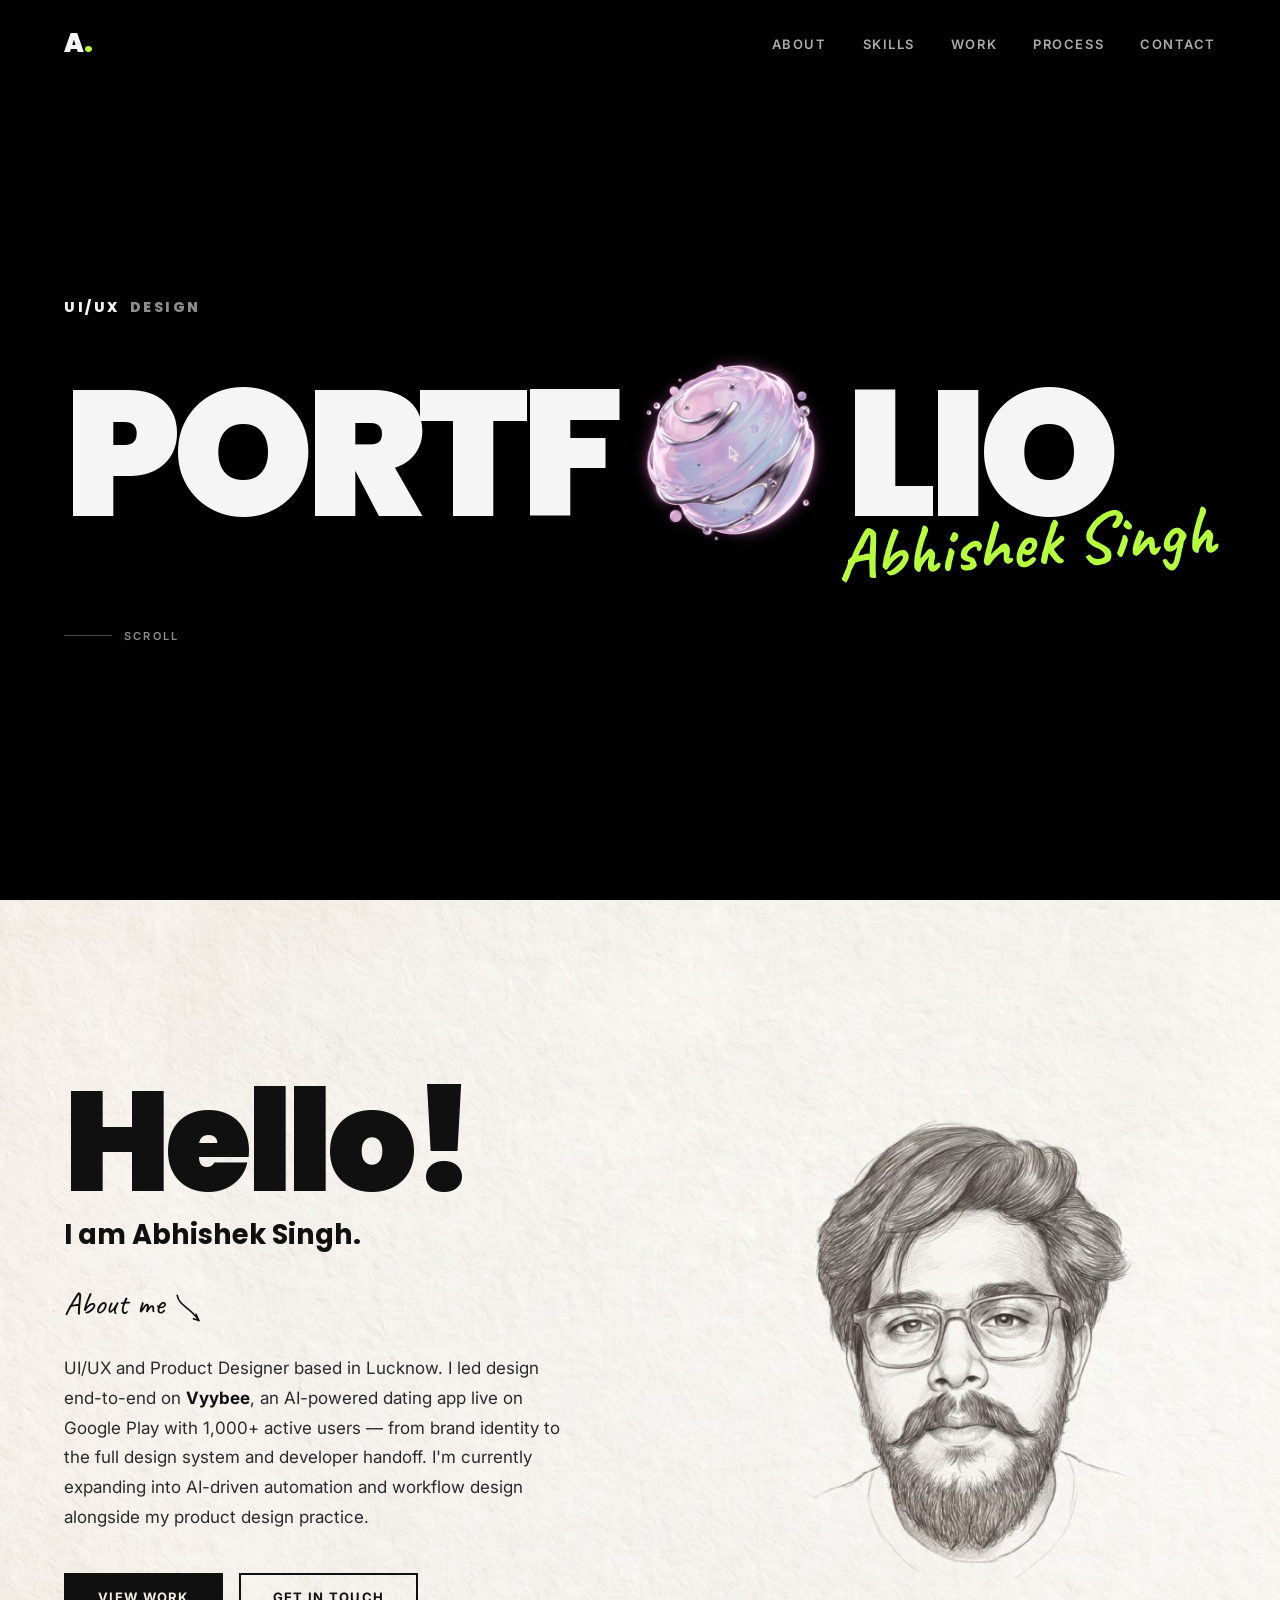
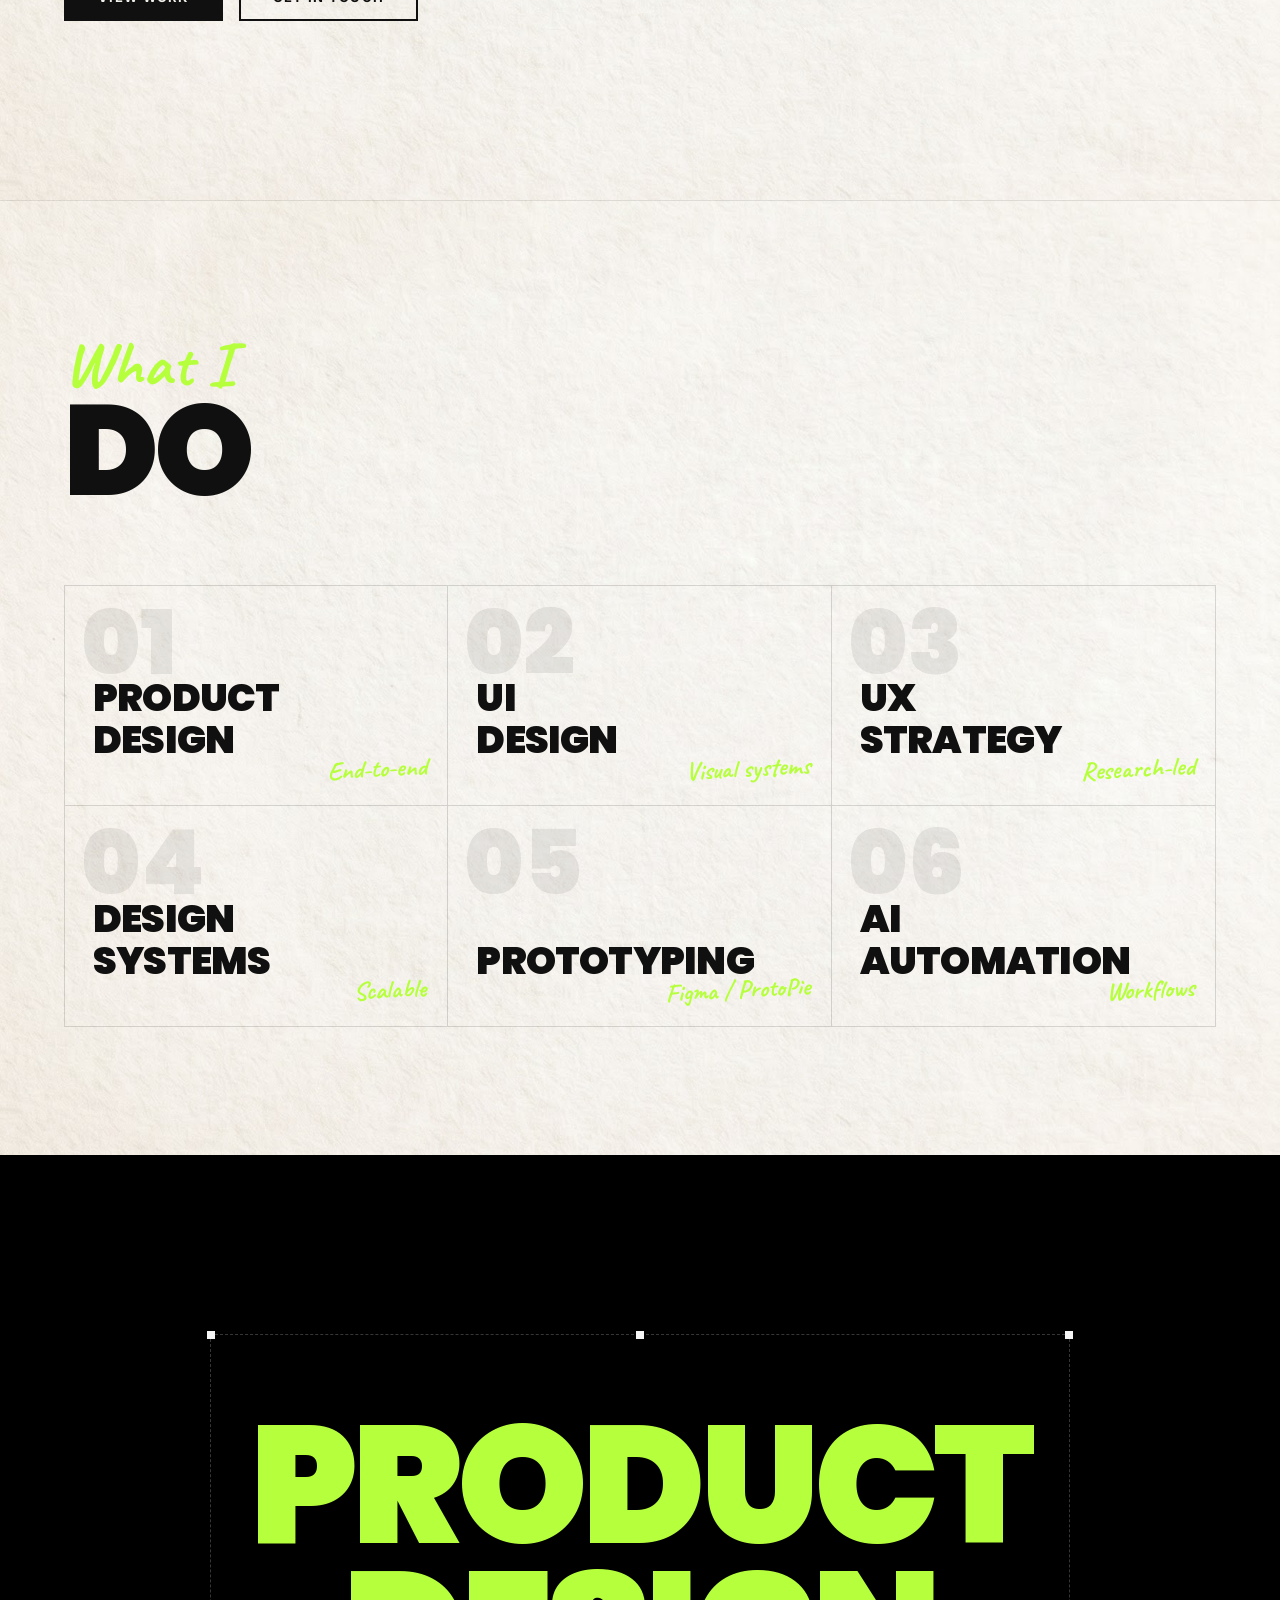
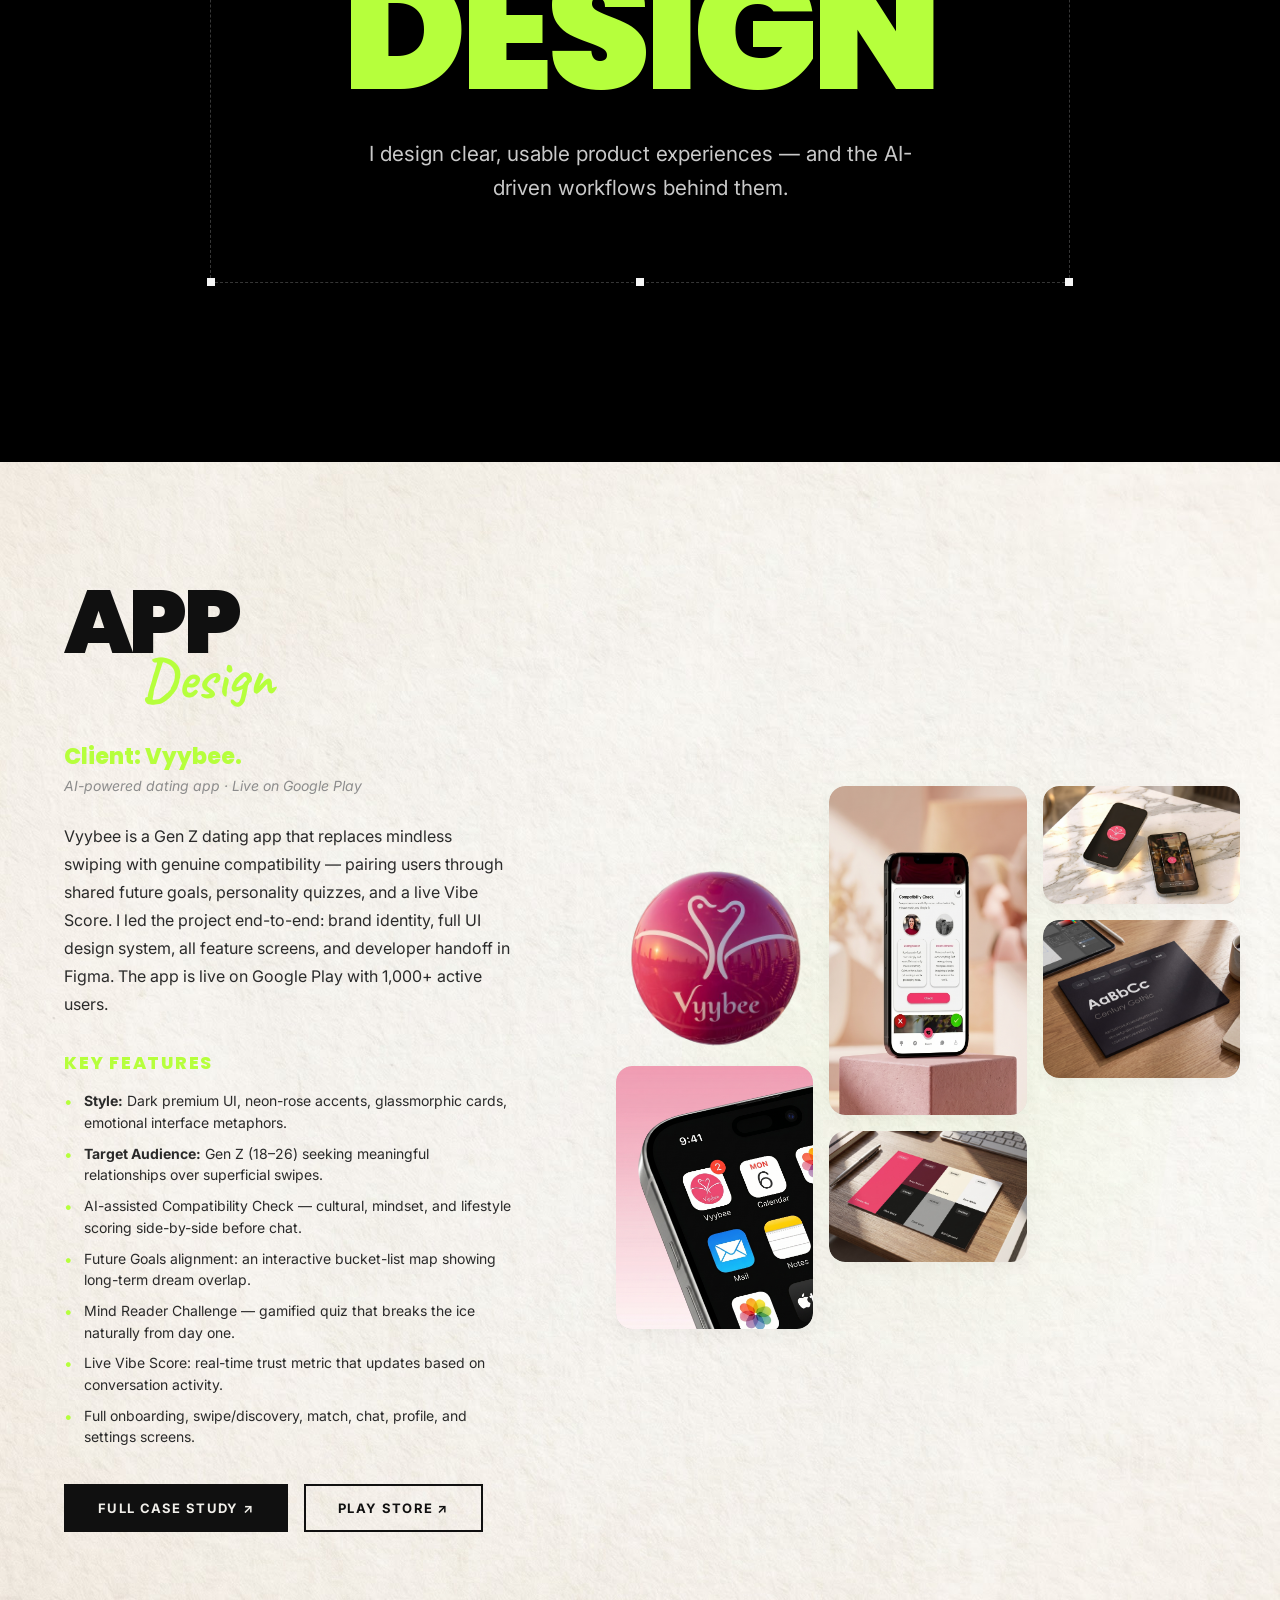
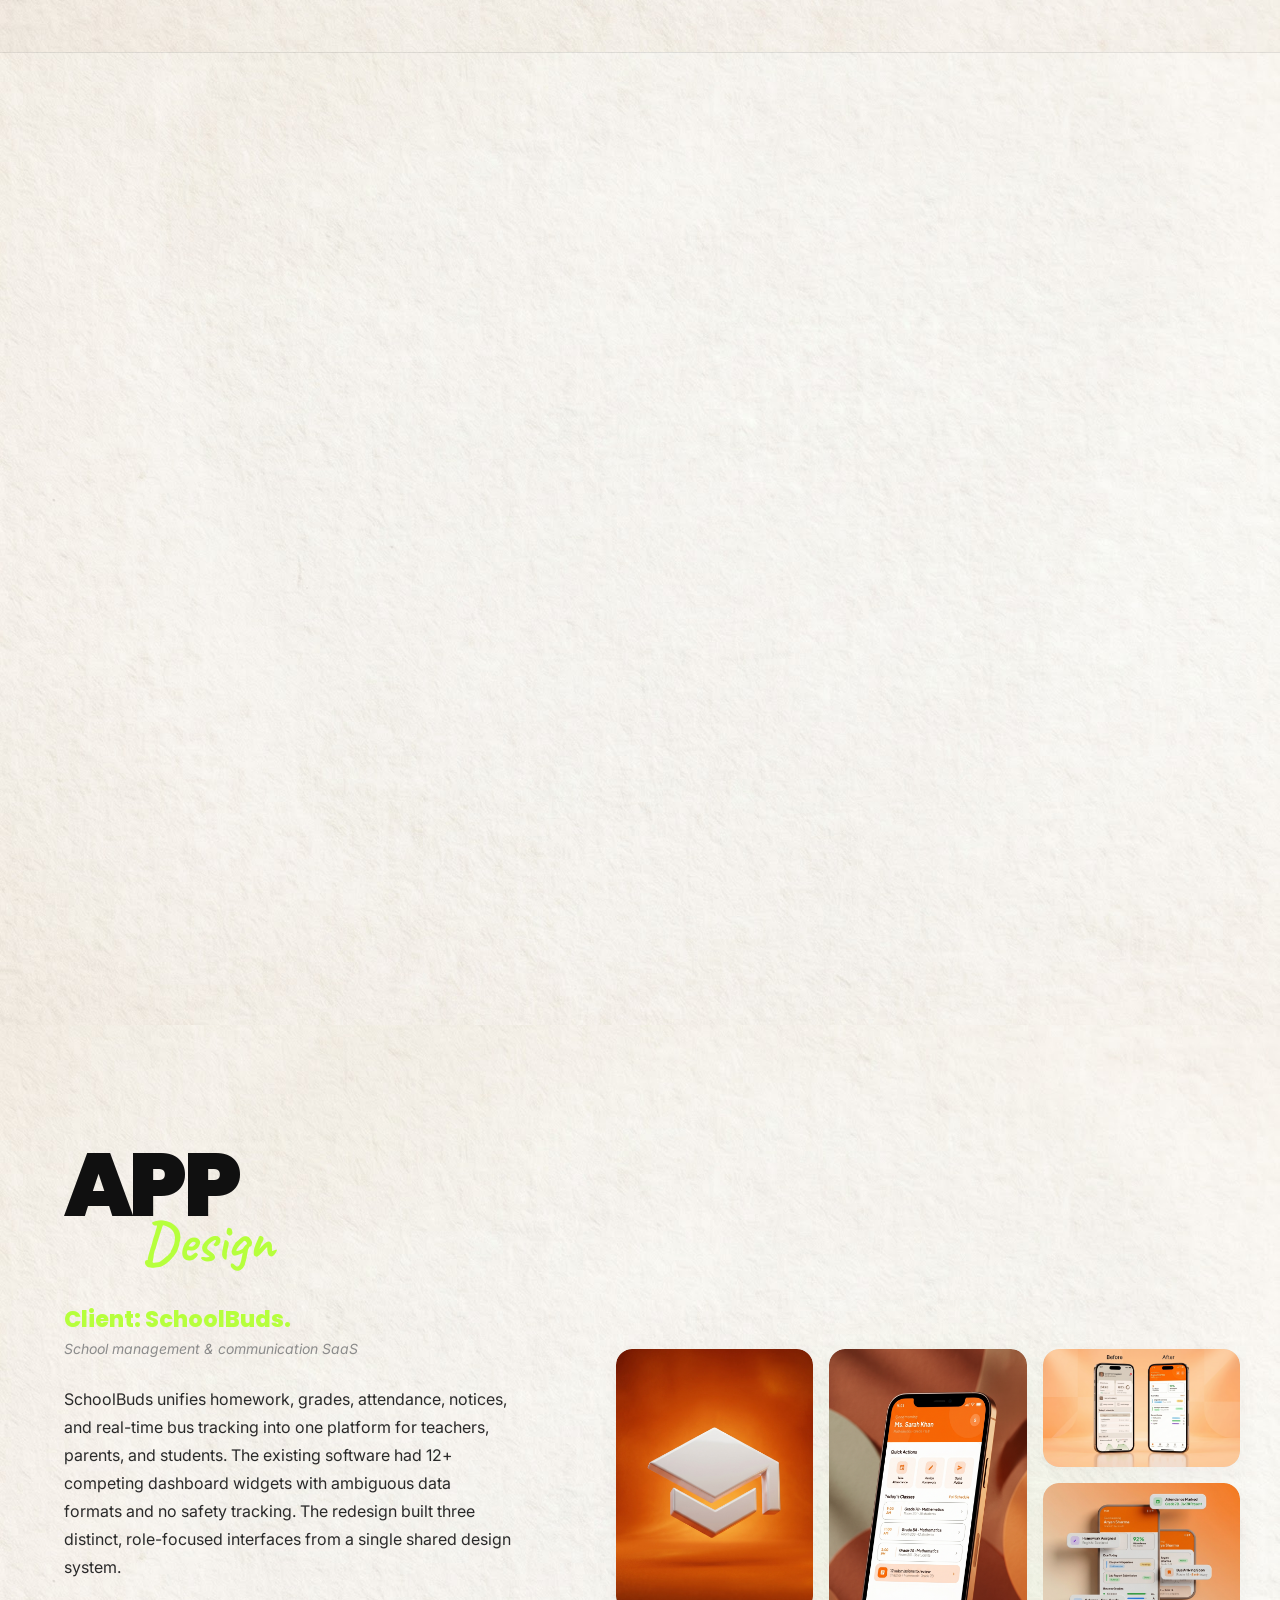
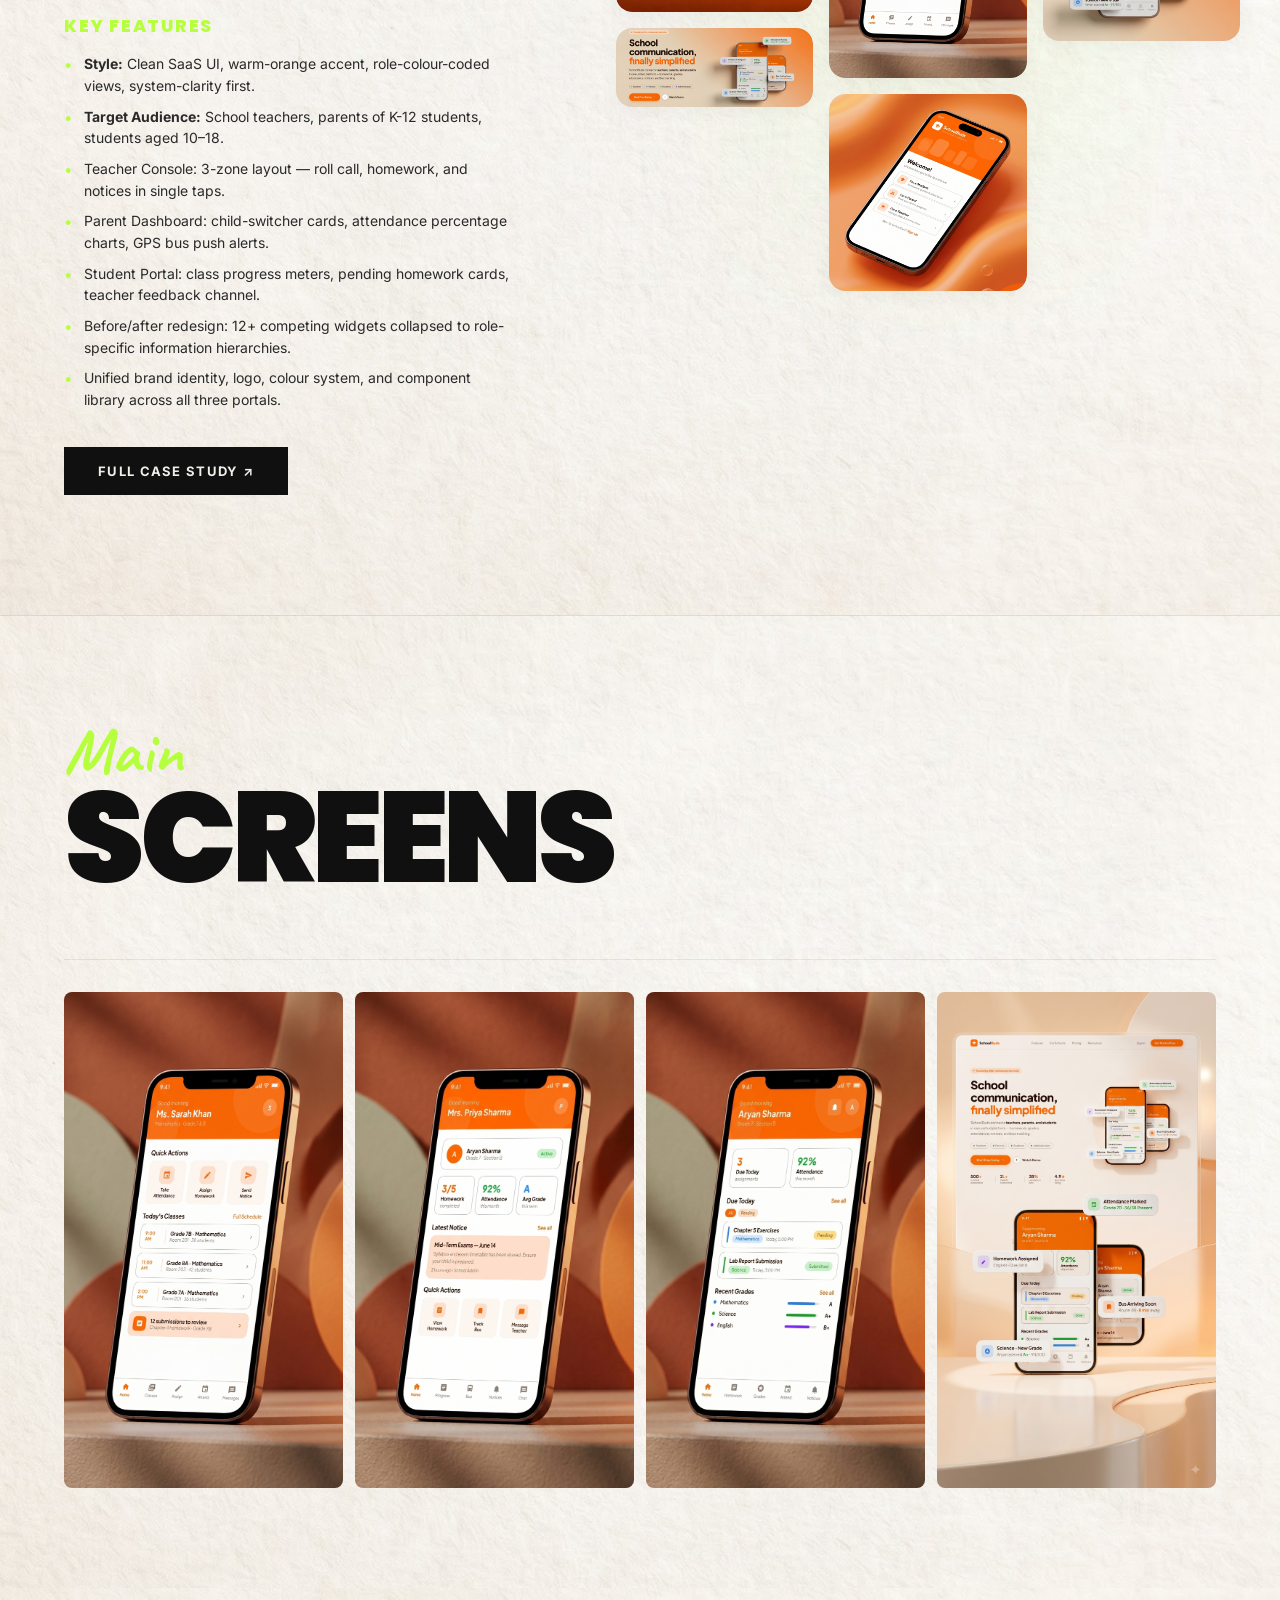
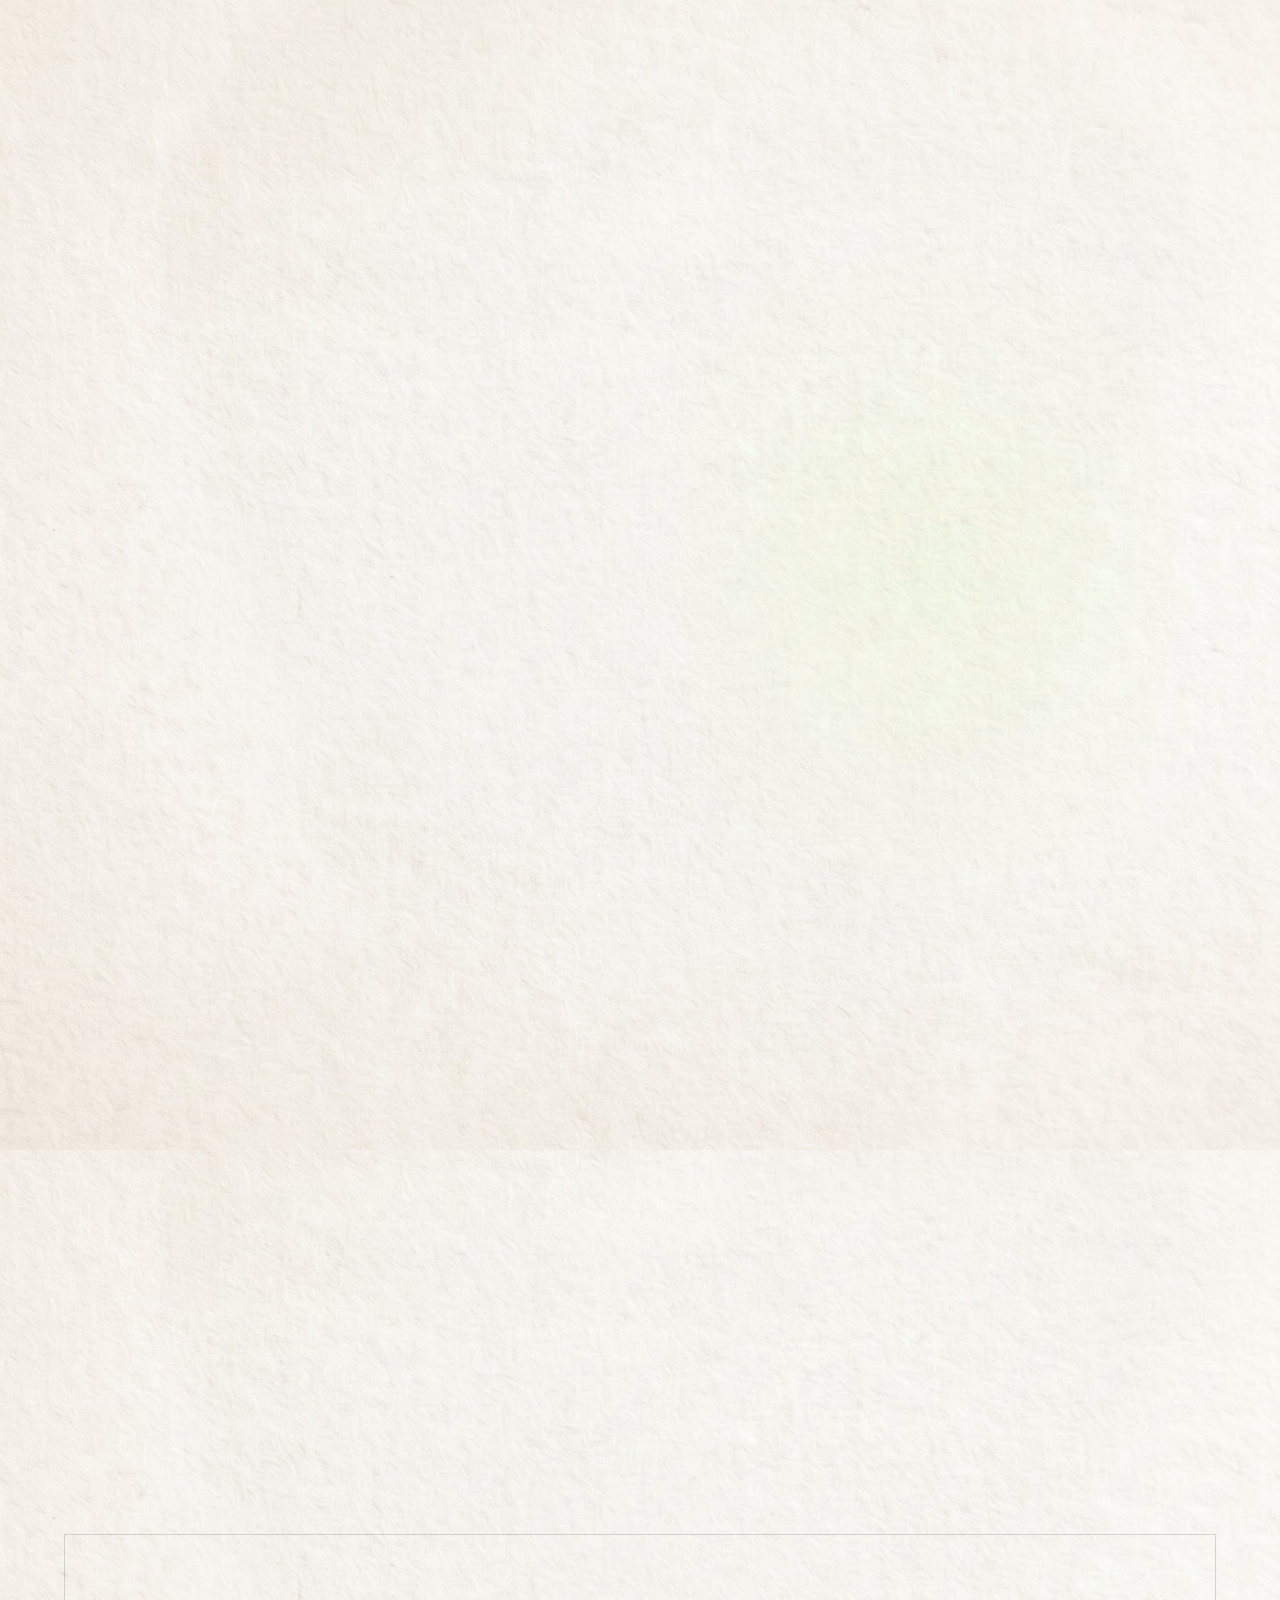
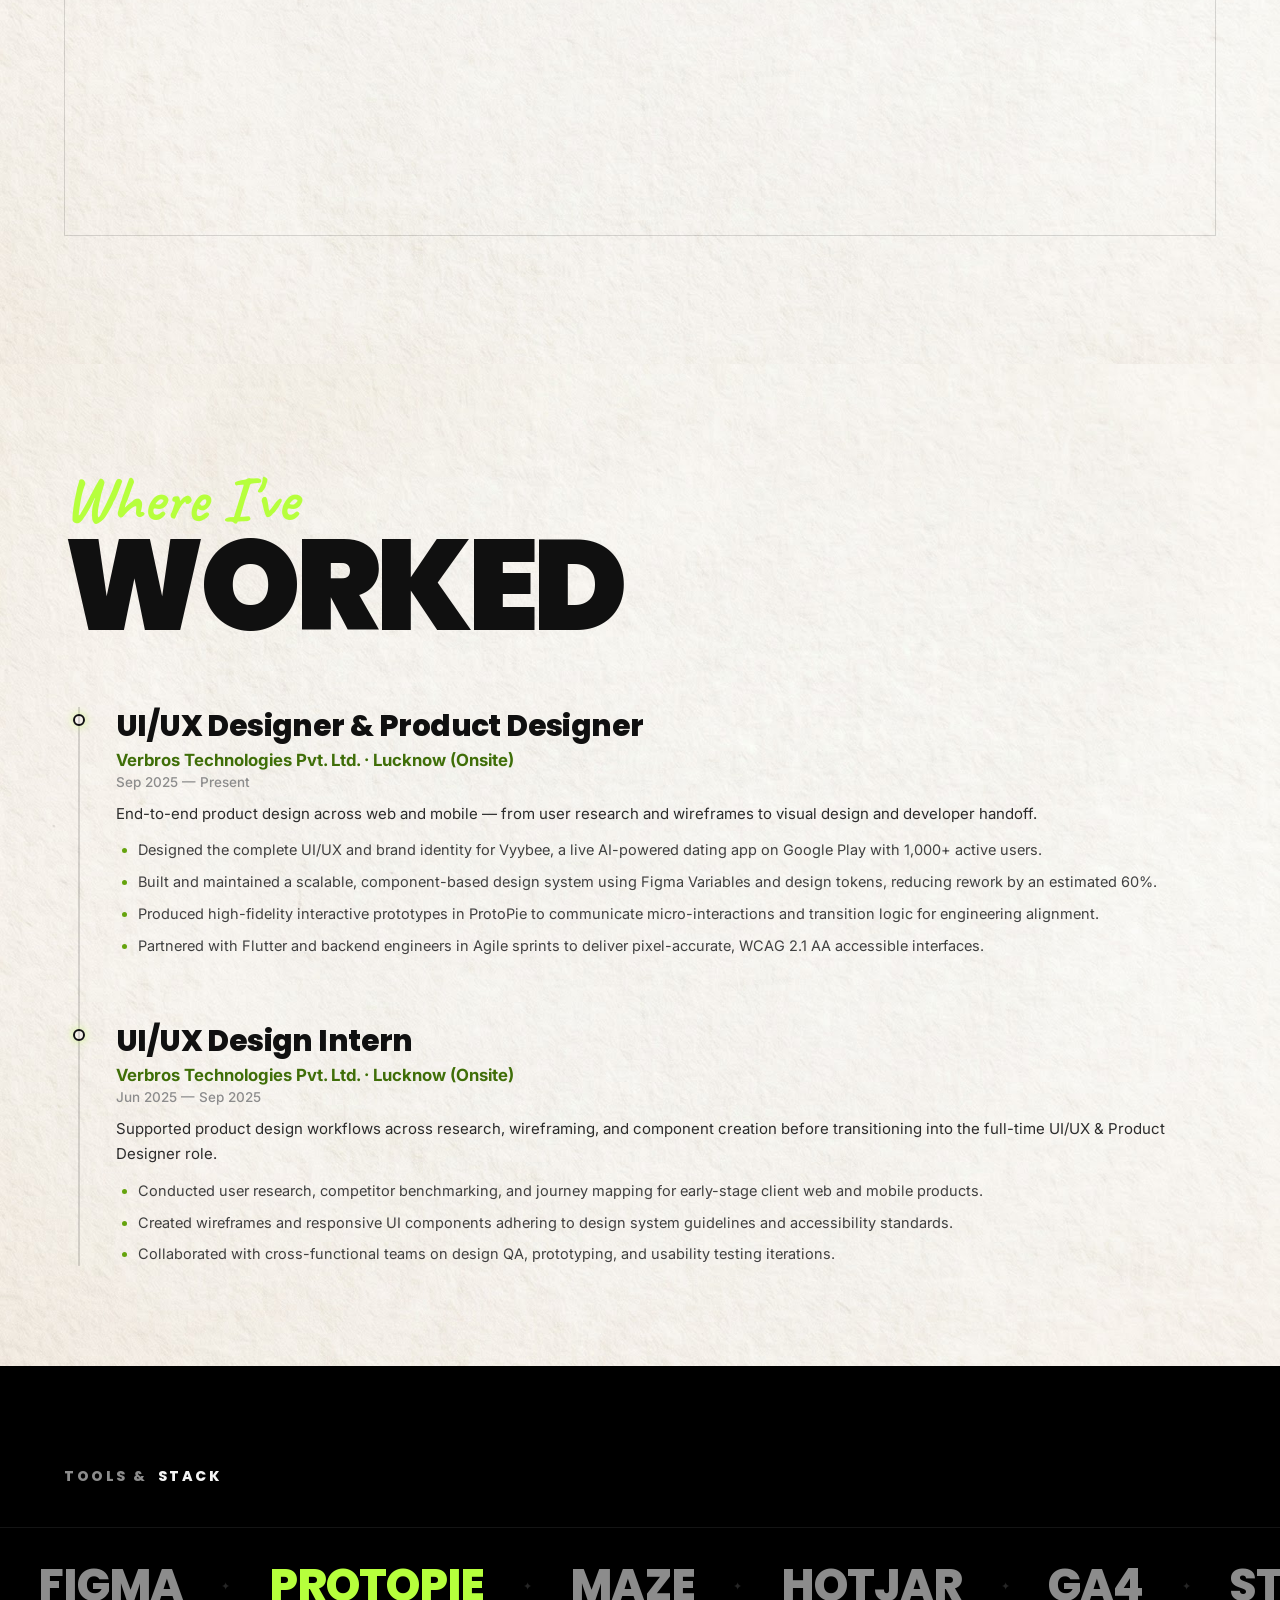
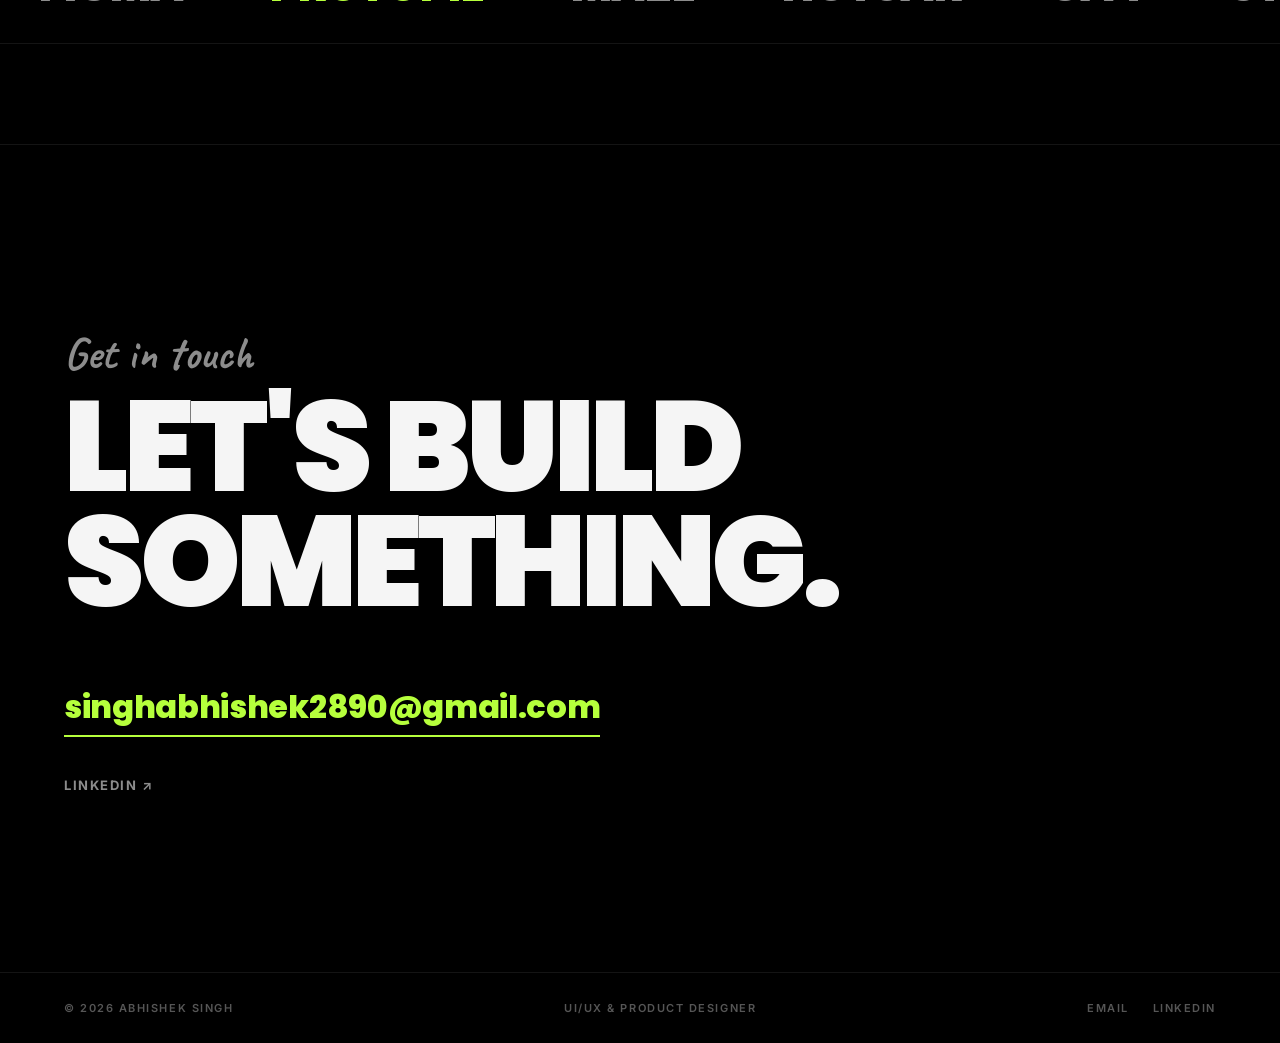
==== commit 8eb4a611: "feat: add SVG favicon matching website A. logo mark" ====
--- a/index.html
+++ b/index.html
@@ -11,6 +11,7 @@
   <link rel="preconnect" href="https://fonts.gstatic.com" crossorigin />
   <link href="https://fonts.googleapis.com/css2?family=Poppins:wght@400;500;700;800;900&family=Caveat:wght@400;600;700&family=Inter:wght@400;500;600&display=swap" rel="stylesheet" />
 
+  <link rel="icon" type="image/svg+xml" href="assets/favicon.svg" />
   <link rel="stylesheet" href="styles.css" />
 </head>
 <body>
